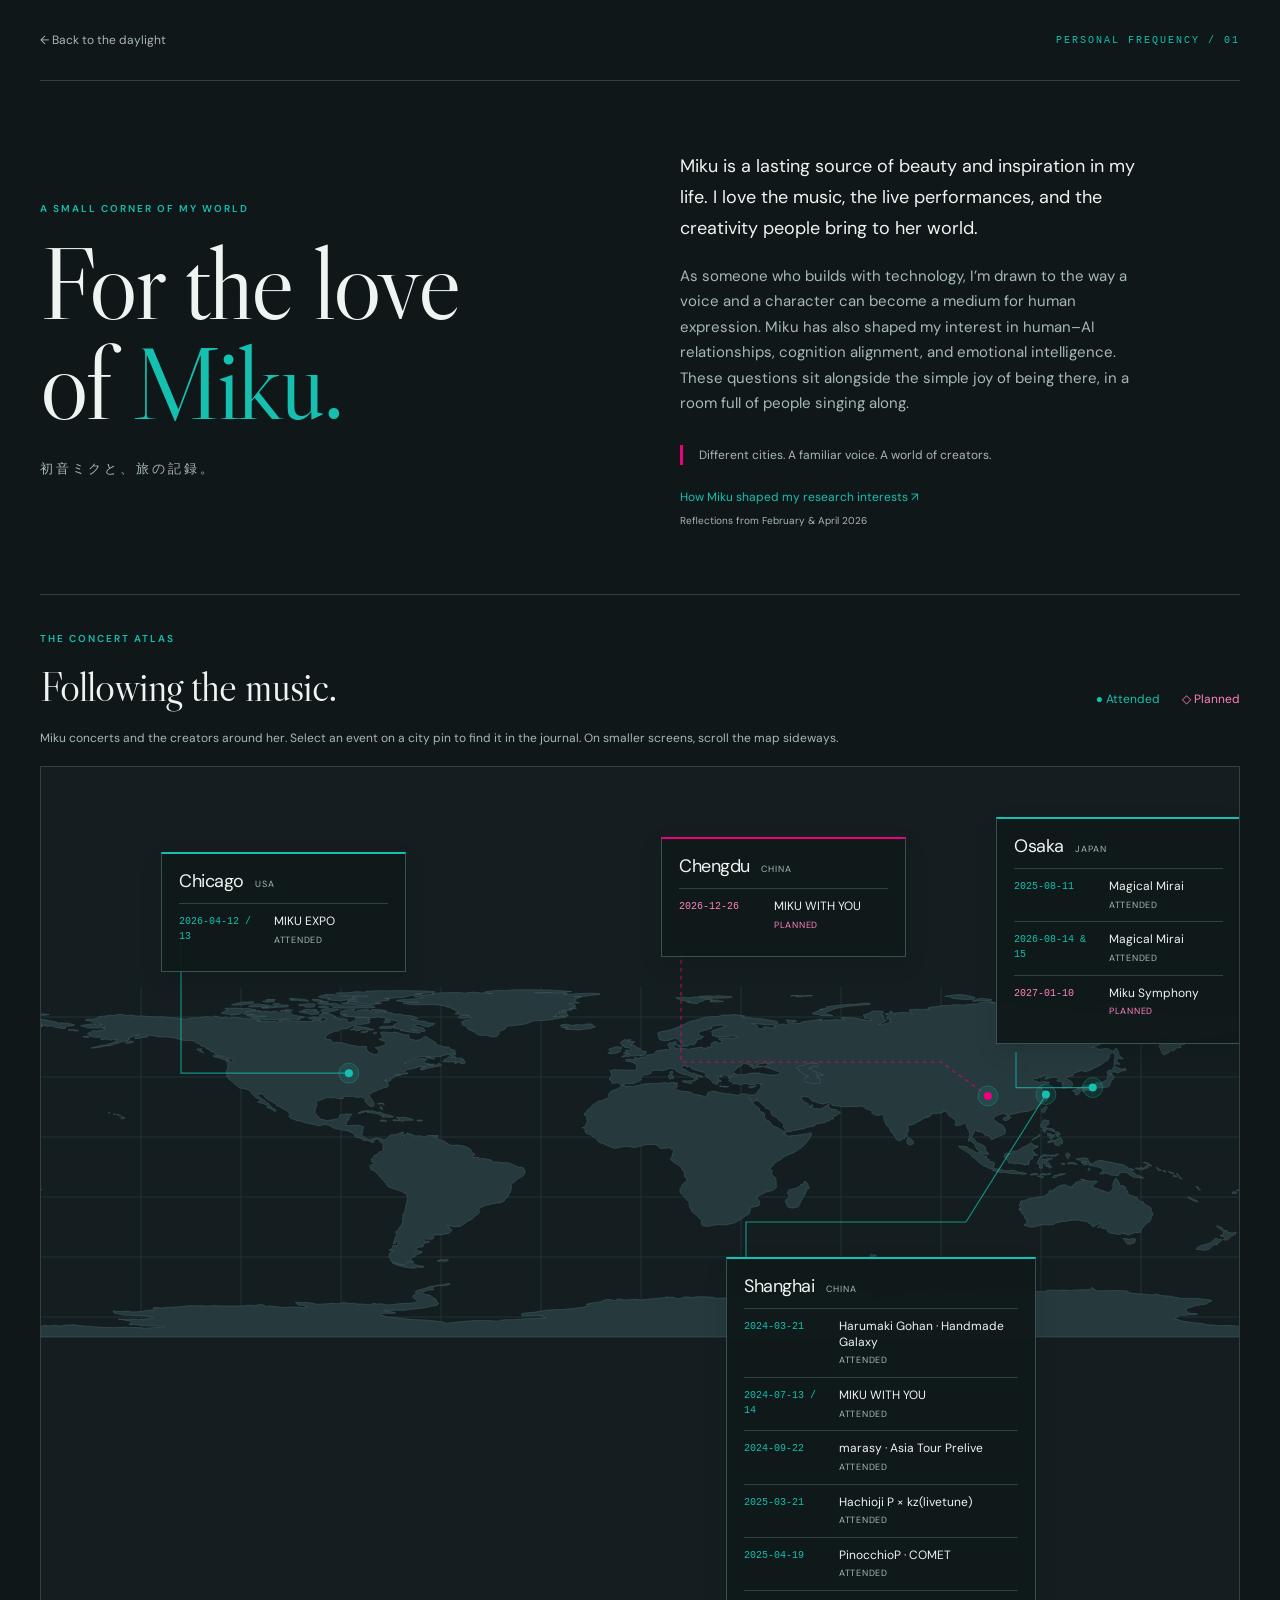
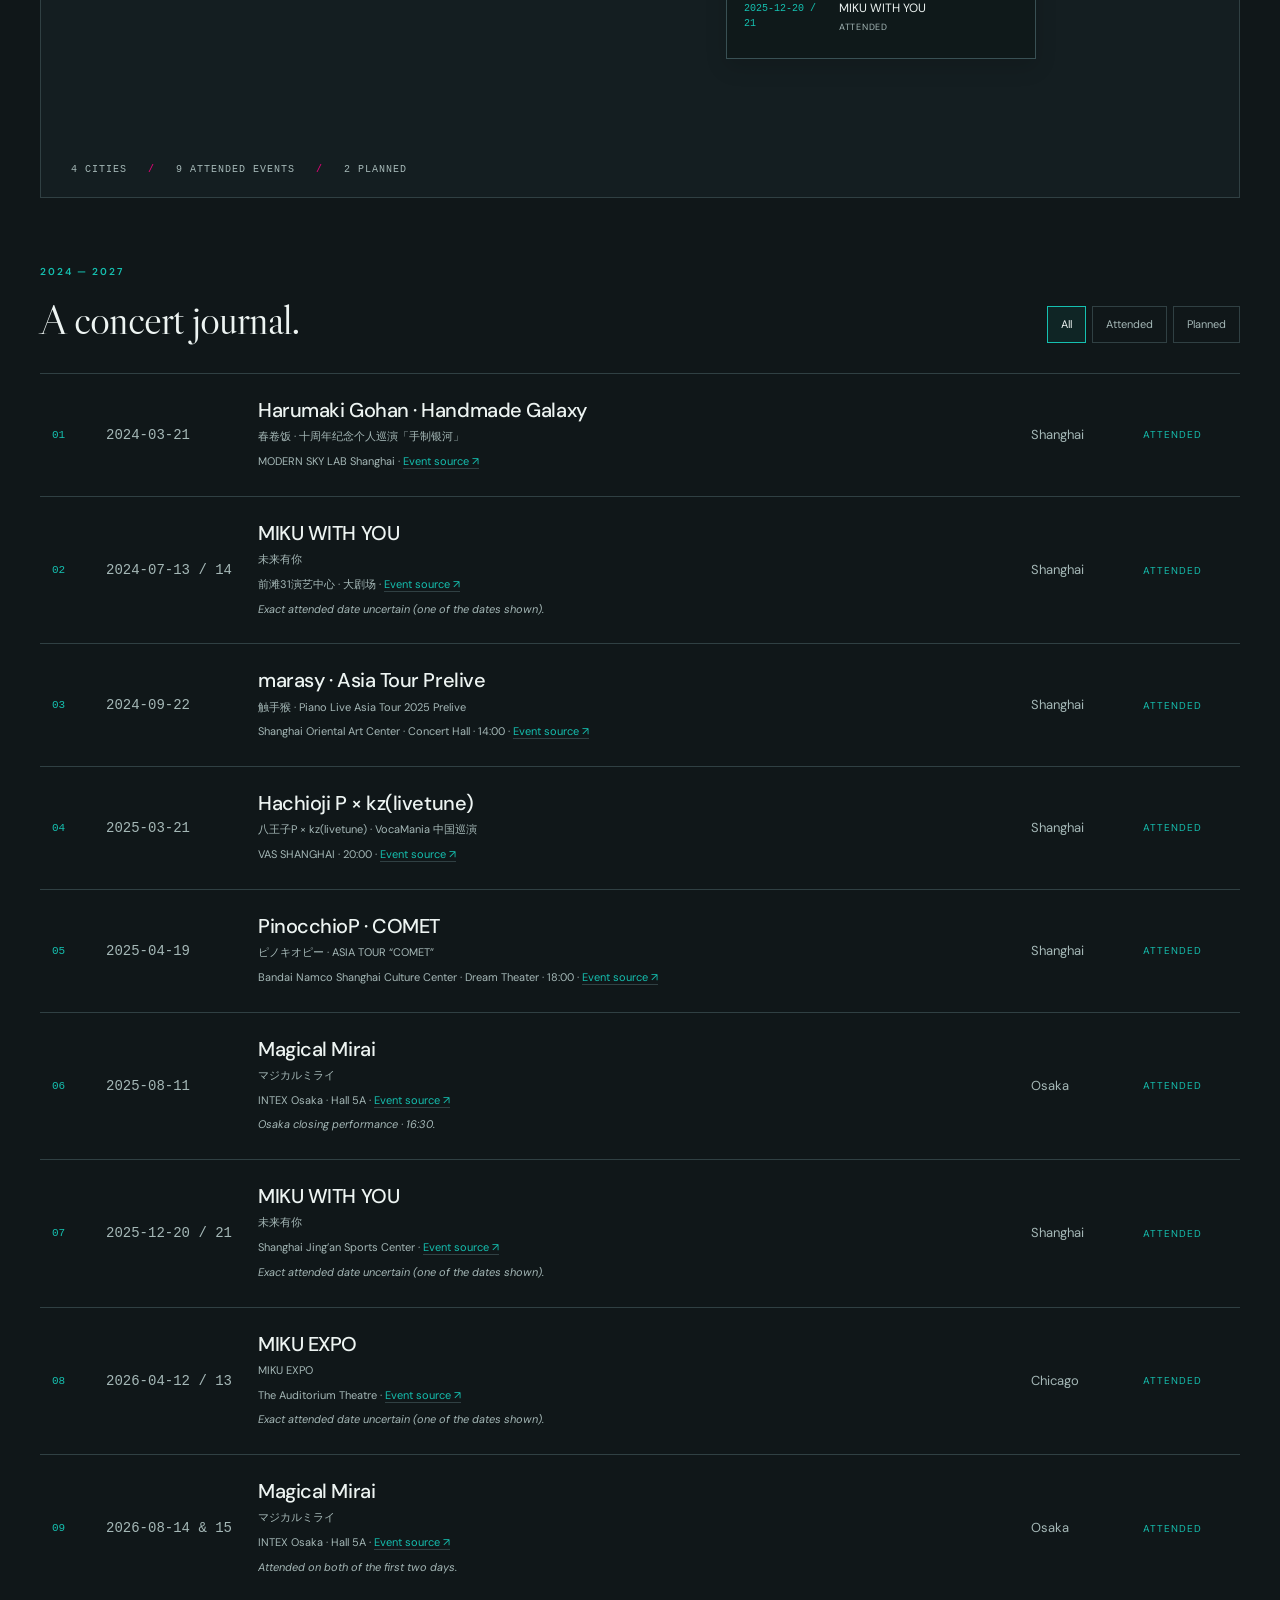
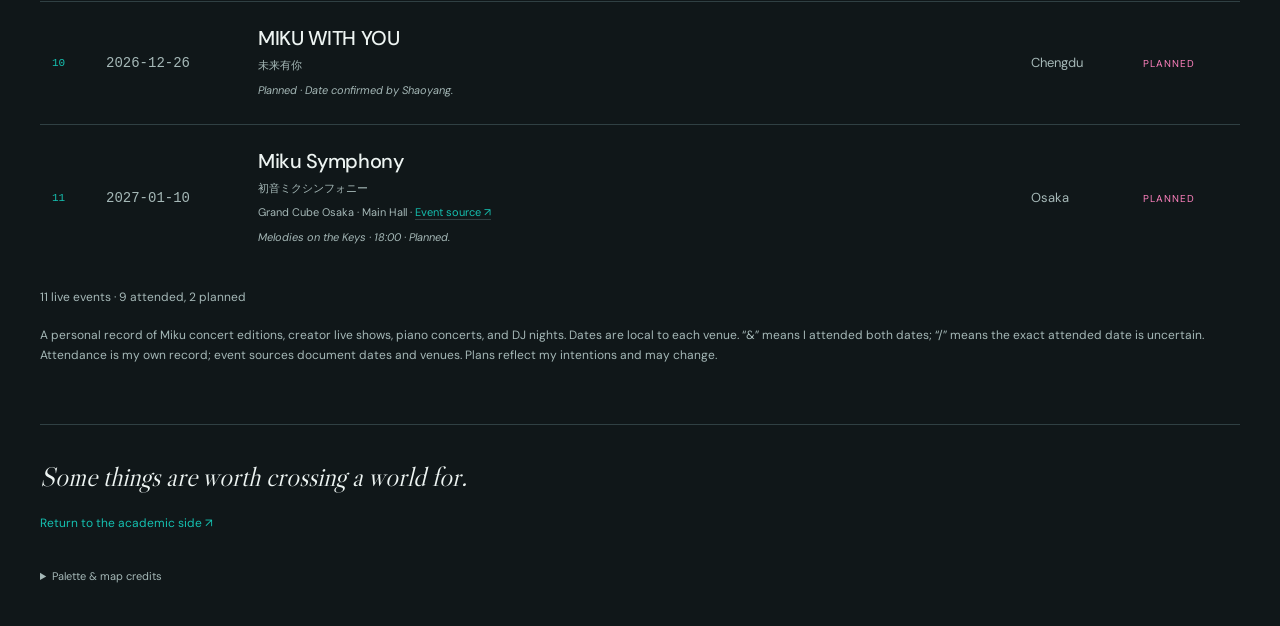
==== 39/index.html @ 79179a51 "Expand approved website into editable source and static files" ====
<!doctype html><html lang="en"><head><meta charset="utf-8"><meta name="viewport" content="width=device-width,initial-scale=1"><title>Miku · A concert journal · Shaoyang Zhang</title><meta name="description" content="A personal concert journal: Hatsune Miku, music, and the places it has taken me."><meta name="theme-color" content="#f8f7f3"><link rel="canonical" href="https://oniongreen123.github.io/39/"><meta property="og:title" content="Miku · A concert journal · Shaoyang Zhang"><meta property="og:description" content="A personal concert journal: Hatsune Miku, music, and the places it has taken me."><meta property="og:type" content="website"><meta property="og:url" content="https://oniongreen123.github.io/39/"><meta property="og:image" content="https://oniongreen123.github.io/assets/social-card.png"><meta name="twitter:card" content="summary_large_image"><link rel="icon" href="/assets/favicon.svg" type="image/svg+xml"><link rel="stylesheet" href="/assets/style.css"><script defer src="/assets/site.js"></script><script type="application/ld+json">{"@context": "https://schema.org", "@type": "Person", "name": "Shaoyang Zhang", "alternateName": ["张劭扬", "Onion Green"], "url": "https://oniongreen123.github.io", "email": "mailto:onionzsy@umich.edu", "sameAs": ["https://github.com/OnionGreen123", "https://www.linkedin.com/in/shaoyang-zhang-82861a33b"], "affiliation": {"@type": "CollegeOrUniversity", "name": "University of Michigan"}, "knowsAbout": ["Mechanistic interpretability", "World-model safety", "Human–AI interaction"]}</script><meta name="robots" content="noindex,follow"><link rel="stylesheet" href="/assets/miku.css"><script defer src="/assets/miku.js"></script></head><body class="miku-page"><a class="skip" href="#main">Skip to content</a><header class="site-header"><div class="wrap header-inner"><a class="wordmark" href="/" aria-label="Shaoyang Zhang, home"><span class="monogram" aria-hidden="true">sz</span>Shaoyang Zhang</a><button class="menu-toggle" aria-controls="main-nav" aria-expanded="false">Menu</button><nav id="main-nav" aria-label="Main navigation"><a href="/">Home</a><a href="/research/">Research</a><a href="/publications/">Work</a><a href="/projects/">Projects</a><a href="/notes/">Notes</a><a href="/about/">About</a><a class="cv-link" href="/cv/">CV ↗</a></nav></div></header><main id="main" class="wrap"><div class="miku-top"><a href="/about/">← Back to the daylight</a><span>PERSONAL FREQUENCY / 01</span></div><section class="miku-hero"><div><span class="eyebrow">A small corner of my world</span><h1>For the love<br>of <em>Miku.</em></h1><p class="miku-jp" lang="ja">初音ミクと、旅の記録。</p></div><div class="miku-intro"><p>Miku is a lasting source of beauty and inspiration in my life. I love the music, the live performances, and the creativity people bring to her world.</p><p>As someone who builds with technology, I’m drawn to the way a voice and a character can become a medium for human expression. Miku has also shaped my interest in human–AI relationships, cognition alignment, and emotional intelligence. These questions sit alongside the simple joy of being there, in a room full of people singing along.</p><span class="small-signature">Different cities. A familiar voice. A world of creators.</span><a class="miku-research-note" href="/notes/miku-and-my-research-interests/">How Miku shaped my research interests ↗<small>Reflections from February &amp; April 2026</small></a></div></section><section class="atlas-section"><div class="atlas-heading"><div><span class="eyebrow">The concert atlas</span><h2>Following the music.</h2></div><div class="legend"><span>● Attended</span><span>◇ Planned</span></div></div><p class="map-hint">Miku concerts and the creators around her. Select an event on a city pin to find it in the journal. On smaller screens, scroll the map sideways.</p><div class="map-scroll" tabindex="0" role="region" aria-label="Scrollable concert world map"><div class="map-canvas"><svg class="world" viewBox="0 0 1200 1030" role="img" aria-label="World map of concerts in Chicago, Chengdu, Shanghai and Osaka"><g class="graticule"><path d="M0 250H1200"/><path d="M0 310H1200"/><path d="M0 370H1200"/><path d="M0 430H1200"/><path d="M0 490H1200"/><path d="M0 550H1200"/><path d="M100 220V560"/><path d="M200 220V560"/><path d="M300 220V560"/><path d="M400 220V560"/><path d="M500 220V560"/><path d="M600 220V560"/><path d="M700 220V560"/><path d="M800 220V560"/><path d="M900 220V560"/><path d="M1000 220V560"/><path d="M1100 220V560"/></g><g class="land"><path d="M404.6,518.3 L403.2,518.7 L400.7,518.4 L398.0,518.6 L395.7,519.1 L393.3,519.6 L391.6,520.2 L391.2,521.0 L391.4,521.7 L392.9,522.4 L390.6,522.9 L387.5,523.0 L385.7,523.7 L383.7,524.3 L381.6,525.2 L381.1,525.9 L382.3,526.7 L384.1,527.4 L386.8,527.8 L389.3,528.5 L390.7,529.2 L391.4,530.0 L392.4,530.8 L394.0,531.4 L395.0,532.2 L395.4,534.0 L396.4,534.8 L396.7,535.5 L397.7,536.3 L397.2,537.4 L395.4,538.2 L393.5,538.9 L389.0,539.2 L387.5,539.9 L385.5,540.5 L380.5,541.3 L376.0,541.6 L371.8,542.0 L367.3,542.4 L364.7,543.3 L359.3,543.3 L353.4,543.3 L348.1,543.4 L342.5,543.4 L343.6,544.2 L348.7,544.6 L352.4,545.1 L354.5,545.8 L350.8,546.4 L345.0,546.2 L340.2,546.8 L340.1,547.6 L339.9,548.4 L343.8,549.0 L344.6,549.8 L348.8,550.5 L355.9,550.8 L361.9,551.4 L366.6,552.0 L372.7,552.6 L381.0,552.9 L389.1,553.5 L394.8,554.1 L401.0,554.8 L404.3,555.7 L405.9,556.4 L410.0,555.7 L415.5,555.1 L421.3,554.5 L428.2,554.0 L434.1,553.5 L442.4,553.4 L450.6,553.7 L457.3,554.2 L459.5,553.3 L464.1,552.7 L472.5,552.7 L479.1,552.2 L485.4,551.8 L492.3,551.5 L499.7,551.2 L504.8,550.7 L502.5,550.0 L501.0,549.3 L501.0,548.5 L494.6,548.6 L487.7,548.9 L481.2,548.9 L480.3,548.2 L480.7,546.7 L482.2,546.2 L487.0,545.8 L492.6,545.3 L496.7,544.7 L500.7,544.1 L503.7,543.3 L508.3,543.0 L512.8,542.7 L515.1,542.6 L520.2,542.5 L525.1,542.2 L529.3,541.8 L533.3,541.3 L537.0,540.9 L541.6,540.3 L544.5,539.6 L547.7,539.0 L548.6,538.2 L545.1,537.7 L546.3,536.9 L548.5,536.3 L552.0,535.9 L555.6,535.4 L559.0,534.8 L561.6,534.0 L563.3,533.1 L565.7,532.5 L569.7,532.6 L571.3,533.3 L575.3,533.4 L575.4,532.6 L577.1,531.9 L580.7,532.1 L581.5,532.8 L585.5,532.9 L589.8,532.6 L594.0,532.3 L597.8,532.5 L599.2,533.3 L602.9,532.6 L606.3,532.3 L610.1,532.0 L613.8,531.7 L617.2,531.2 L620.9,530.9 L623.8,530.5 L625.8,529.8 L628.3,530.3 L631.8,530.0 L634.2,531.0 L636.1,531.7 L639.8,531.3 L641.3,530.5 L644.7,529.9 L649.1,530.1 L650.4,530.8 L653.2,530.1 L656.8,529.8 L660.7,529.7 L664.2,529.8 L667.9,530.0 L671.5,530.1 L673.1,530.8 L675.2,531.4 L678.9,531.0 L682.8,531.0 L686.6,531.0 L690.3,530.9 L693.6,530.6 L697.2,530.4 L700.1,529.9 L703.2,529.5 L706.6,529.3 L709.2,528.8 L711.0,527.7 L712.9,527.0 L716.4,527.3 L717.7,528.0 L720.5,528.5 L724.0,528.3 L726.4,529.0 L728.8,529.6 L732.2,529.1 L733.4,528.2 L736.4,527.9 L739.9,527.2 L743.1,526.9 L747.0,526.5 L749.7,526.1 L752.4,525.6 L755.0,525.2 L758.1,525.4 L761.1,524.7 L763.3,524.2 L766.4,524.2 L769.2,523.8 L769.8,523.0 L772.6,522.5 L775.4,522.1 L778.7,521.8 L781.8,521.6 L784.7,521.8 L787.9,521.9 L790.5,522.5 L790.9,523.4 L793.8,524.0 L795.8,524.6 L799.8,524.8 L802.0,525.4 L804.8,525.9 L808.0,526.0 L810.6,525.6 L813.5,524.8 L816.6,525.2 L819.9,525.5 L823.0,525.7 L826.3,525.9 L829.6,525.9 L832.4,527.9 L832.2,528.5 L831.9,529.4 L828.7,529.9 L826.0,530.6 L826.5,531.4 L830.2,531.4 L829.8,532.1 L828.1,532.9 L826.5,533.7 L829.0,534.3 L832.9,534.5 L836.7,534.2 L838.6,533.4 L839.7,532.6 L841.5,532.0 L843.6,531.4 L844.5,530.7 L846.2,529.7 L848.3,529.6 L852.1,529.5 L855.4,529.2 L858.8,528.9 L860.4,528.1 L861.4,527.4 L863.7,526.7 L867.0,526.1 L869.8,525.8 L871.6,525.1 L873.5,524.7 L875.9,524.4 L879.3,524.6 L882.3,524.4 L885.5,524.2 L889.2,524.3 L891.6,523.8 L893.3,522.4 L894.5,523.0 L896.1,523.9 L898.9,524.3 L902.1,524.5 L905.3,524.2 L908.7,524.4 L911.8,524.4 L913.9,524.2 L916.7,524.3 L919.3,524.8 L922.3,524.5 L925.9,524.5 L928.9,524.2 L932.4,524.5 L934.6,523.8 L936.3,523.2 L938.6,522.6 L942.8,521.1 L944.9,521.4 L947.5,521.9 L949.7,522.7 L953.9,523.9 L957.2,523.9 L960.3,523.9 L963.9,523.7 L967.5,523.4 L970.2,522.9 L972.5,522.3 L976.2,522.2 L978.7,521.8 L981.3,522.1 L983.0,522.8 L985.3,523.4 L989.0,523.3 L991.3,523.8 L995.3,524.3 L999.4,524.5 L1002.9,524.4 L1005.5,523.8 L1007.7,523.1 L1010.7,523.0 L1013.7,523.2 L1017.2,523.4 L1020.3,523.1 L1023.3,523.1 L1026.3,523.3 L1029.3,523.5 L1032.3,523.2 L1035.9,522.9 L1039.3,522.8 L1043.1,522.8 L1046.2,522.6 L1049.2,522.4 L1050.1,521.4 L1050.2,520.6 L1052.3,521.2 L1052.9,522.1 L1054.0,522.9 L1055.4,523.6 L1058.2,523.9 L1062.0,523.8 L1066.4,523.8 L1069.4,523.6 L1073.7,523.6 L1076.9,523.6 L1081.2,523.7 L1085.0,523.8 L1087.3,524.5 L1086.7,525.2 L1088.8,525.8 L1092.4,526.3 L1096.1,526.8 L1100.4,527.1 L1104.9,527.4 L1108.3,527.7 L1112.1,527.8 L1114.3,527.1 L1117.2,527.7 L1119.8,528.3 L1122.7,528.8 L1126.8,529.0 L1130.6,529.2 L1132.2,530.0 L1136.0,530.5 L1138.6,531.2 L1142.3,531.5 L1146.1,531.4 L1149.7,531.6 L1153.7,531.5 L1157.7,531.7 L1161.4,531.9 L1164.9,532.4 L1168.3,532.8 L1170.7,533.4 L1170.3,534.2 L1168.5,534.9 L1167.0,535.8 L1165.9,536.5 L1164.3,537.3 L1159.9,537.6 L1158.0,538.3 L1153.6,538.8 L1152.1,539.5 L1149.9,540.3 L1147.4,540.9 L1146.1,541.7 L1145.2,542.5 L1144.9,543.4 L1145.0,544.1 L1146.9,544.9 L1147.6,545.7 L1149.1,546.4 L1155.3,546.6 L1156.7,547.5 L1150.6,547.8 L1145.6,548.2 L1139.2,548.3 L1136.4,549.5 L1135.8,550.4 L1134.4,551.1 L1132.6,551.9 L1137.1,552.6 L1138.8,553.4 L1141.6,554.1 L1145.7,554.8 L1150.3,555.4 L1155.3,556.0 L1163.0,556.7 L1164.7,557.7 L1174.3,558.1 L1174.9,558.2 L1177.4,558.8 L1186.6,558.3 L1194.3,558.9 L1200.0,559.4 L1200.0,570.0 L0.0,570.0 L0.0,559.4 L0.2,559.4 L3.1,558.3 L9.1,558.9 L9.5,558.8 L10.5,558.7 L11.6,558.5 L12.6,558.3 L13.1,558.2 L13.6,558.2 L13.9,558.2 L18.7,559.1 L22.9,558.2 L23.7,558.1 L33.5,557.8 L36.7,558.2 L38.2,558.5 L43.3,559.1 L52.7,559.7 L60.2,560.3 L73.1,560.7 L82.7,560.2 L96.9,560.6 L104.9,561.2 L113.7,560.6 L123.0,560.1 L123.7,559.1 L110.6,559.1 L99.8,558.6 L97.0,557.8 L88.0,557.4 L88.6,556.5 L89.9,555.7 L91.1,554.9 L90.5,554.1 L84.9,553.5 L82.4,552.8 L77.2,552.2 L85.3,552.3 L93.0,552.0 L97.8,552.7 L103.8,552.1 L109.3,551.3 L111.9,550.7 L110.8,549.9 L106.5,549.3 L101.6,548.7 L94.7,548.6 L88.7,548.3 L82.2,548.1 L80.1,547.4 L75.8,546.8 L73.2,546.1 L72.1,543.8 L73.7,544.0 L76.8,544.6 L82.2,544.4 L87.5,544.1 L90.3,545.0 L95.6,544.8 L100.0,544.4 L104.2,543.8 L108.0,543.2 L113.0,543.0 L112.9,542.2 L111.7,541.5 L112.7,540.8 L117.0,540.4 L118.9,541.1 L124.0,540.7 L127.9,540.2 L132.6,540.1 L137.1,539.9 L141.6,539.5 L145.2,539.0 L149.3,538.6 L151.9,538.7 L154.2,538.9 L159.1,538.6 L163.6,539.0 L168.2,538.9 L172.5,538.6 L177.0,538.8 L182.0,539.0 L186.6,539.0 L191.5,539.0 L196.4,539.0 L201.0,539.0 L204.4,538.4 L208.4,538.1 L212.6,538.5 L216.6,538.1 L220.2,537.4 L222.3,538.1 L223.5,538.8 L225.7,539.4 L229.1,538.8 L233.1,539.6 L237.6,539.8 L241.5,540.4 L246.2,540.3 L250.4,539.9 L255.4,540.0 L259.9,540.3 L264.5,540.6 L266.3,539.7 L264.1,539.1 L262.5,538.4 L258.2,538.2 L256.3,537.5 L255.6,536.7 L254.4,535.2 L256.9,535.5 L261.3,535.6 L265.6,535.5 L269.5,535.8 L272.9,536.4 L274.4,537.1 L278.9,537.2 L283.2,537.0 L287.8,536.6 L291.9,536.3 L295.3,536.8 L299.7,536.6 L302.6,535.1 L305.3,536.0 L309.1,536.4 L313.3,536.2 L316.0,537.0 L320.4,537.0 L324.4,537.3 L328.4,537.7 L331.0,537.0 L332.3,536.3 L335.7,537.0 L340.2,536.8 L343.6,537.3 L345.9,537.9 L350.4,537.7 L353.8,537.3 L357.2,536.8 L361.3,536.5 L366.0,536.3 L370.2,536.0 L373.5,535.6 L375.4,535.0 L376.2,534.1 L375.8,533.3 L374.8,532.5 L373.6,531.7 L372.6,530.9 L371.7,530.2 L371.5,529.4 L371.8,528.7 L373.4,527.9 L374.7,527.1 L375.2,526.3 L374.6,525.4 L374.2,524.7 L375.8,523.8 L377.7,523.2 L379.8,522.4 L382.1,521.8 L384.8,521.2 L386.1,520.3 L387.9,519.8 L390.0,519.3 L393.2,519.2 L395.3,518.5 L397.6,518.1 L400.4,517.9 L402.8,517.4 L404.7,516.8 L407.3,516.5 L409.3,517.1 L408.0,517.7 L404.6,518.3Z"/><path d="M374.2,497.7 L378.5,498.9 L383.2,499.4 L381.7,500.4 L378.5,500.5 L376.8,499.8 L375.7,500.6 L372.8,501.2 L369.2,501.0 L366.8,500.4 L363.3,500.1 L359.1,499.0 L355.7,497.9 L351.1,495.7 L353.9,496.1 L358.6,497.4 L363.0,498.1 L364.7,497.2 L365.8,495.9 L368.8,495.0 L371.2,495.3 L371.2,495.3 L372.5,496.2 L374.2,497.7Z"/><path d="M404.8,492.2 L407.5,493.1 L406.5,493.8 L402.0,494.4 L400.5,493.7 L397.7,494.6 L396.0,493.7 L400.0,492.5 L402.8,493.0 L404.8,492.2Z"/><path d="M834.3,489.4 L829.1,489.6 L829.1,488.5 L829.6,487.7 L829.8,487.2 L831.9,487.9 L835.1,488.1 L835.2,488.5 L834.3,489.4Z"/><path d="M1084.7,471.6 L1087.9,472.3 L1089.7,472.0 L1092.3,471.6 L1094.3,471.8 L1094.5,474.1 L1093.4,474.8 L1093.0,476.4 L1091.9,475.9 L1089.6,477.3 L1088.9,477.2 L1086.8,477.1 L1084.8,475.4 L1084.3,474.1 L1082.4,472.3 L1082.5,471.4 L1084.7,471.6Z"/><path d="M1176.7,471.8 L1177.5,472.7 L1179.9,471.9 L1180.8,472.7 L1180.8,473.5 L1179.6,474.5 L1177.4,475.9 L1175.7,476.7 L1176.9,477.7 L1174.4,477.7 L1171.5,478.5 L1170.6,479.8 L1168.7,481.8 L1166.1,482.7 L1164.4,483.3 L1161.4,483.2 L1159.2,482.6 L1155.6,482.4 L1155.0,481.7 L1156.8,480.2 L1161.0,478.2 L1163.2,477.9 L1165.6,477.1 L1168.4,476.1 L1170.4,475.0 L1171.9,473.5 L1173.2,473.0 L1173.7,471.9 L1176.0,471.0 L1176.7,471.8Z"/><path d="M1182.0,462.3 L1184.5,464.4 L1184.5,463.1 L1186.0,463.6 L1186.5,465.1 L1189.2,465.8 L1191.5,465.9 L1193.4,465.2 L1195.1,465.4 L1194.2,467.2 L1193.2,468.3 L1190.7,468.3 L1189.8,468.9 L1190.1,469.8 L1189.6,470.1 L1188.4,471.2 L1186.7,472.6 L1184.1,473.4 L1183.6,472.9 L1182.2,472.6 L1184.1,470.9 L1183.0,469.8 L1179.4,469.0 L1179.5,468.3 L1181.9,467.6 L1182.5,466.1 L1182.3,464.8 L1181.0,463.4 L1181.1,463.1 L1179.5,462.2 L1176.8,460.5 L1175.5,459.1 L1176.7,458.9 L1178.5,460.0 L1181.1,460.5 L1182.0,462.3Z"/><path d="M1157.1,434.3 L1155.8,434.8 L1154.0,434.3 L1151.6,433.4 L1149.4,432.3 L1147.2,430.9 L1146.8,430.2 L1148.2,430.2 L1150.1,430.9 L1151.5,431.6 L1152.6,432.2 L1155.3,433.4 L1157.1,434.3Z"/><path d="M1194.6,424.7 L1195.7,425.3 L1195.2,426.3 L1193.1,426.6 L1191.3,426.3 L1191.0,425.4 L1192.2,424.8 L1193.8,425.0 L1194.6,424.7Z"/><path d="M1197.9,423.6 L1195.8,424.0 L1195.3,423.3 L1197.0,422.9 L1198.0,422.8 L1200.0,422.1 L1200.0,423.1 L1197.9,423.6Z"/><path d="M0.3,423.0 L0.0,423.1 L0.0,422.1 L0.7,422.0 L0.3,423.0Z"/><path d="M1159.5,422.9 L1158.4,423.2 L1157.3,422.3 L1157.4,421.8 L1159.5,422.9Z"/><path d="M1157.0,419.9 L1157.6,421.5 L1156.7,421.2 L1156.0,421.3 L1155.5,420.8 L1155.4,419.3 L1157.0,419.9Z"/><path d="M766.9,417.1 L767.4,419.5 L768.3,420.5 L767.9,421.4 L767.3,422.0 L766.2,420.8 L765.6,421.4 L766.2,422.9 L765.9,423.8 L765.0,424.2 L764.8,425.9 L763.5,428.2 L761.8,431.0 L759.8,434.8 L758.5,437.6 L757.0,439.9 L754.3,440.4 L751.4,441.2 L749.4,440.7 L746.8,440.0 L745.9,438.9 L745.7,437.1 L744.5,435.6 L744.2,434.1 L744.8,432.7 L746.3,432.3 L746.3,431.7 L747.9,430.1 L748.2,428.9 L747.4,427.9 L746.8,426.7 L746.5,424.8 L747.7,423.7 L748.2,422.4 L749.8,422.4 L751.7,421.9 L752.9,421.6 L754.4,421.6 L756.3,420.4 L759.0,419.2 L760.0,418.2 L759.6,417.3 L761.0,417.6 L762.8,416.2 L762.9,415.0 L764.0,414.1 L765.1,414.9 L766.0,415.8 L766.9,417.1Z"/><path d="M1078.5,417.5 L1079.7,419.1 L1081.9,418.3 L1083.0,419.2 L1084.6,420.0 L1084.2,420.9 L1085.0,422.6 L1085.5,423.6 L1086.3,423.8 L1087.2,425.5 L1086.9,426.6 L1088.0,427.9 L1091.6,429.0 L1093.9,429.9 L1096.2,430.8 L1095.7,431.3 L1097.6,432.5 L1098.9,434.7 L1100.3,434.2 L1101.6,435.1 L1102.4,434.8 L1103.0,436.9 L1105.4,438.2 L1106.9,438.9 L1109.5,440.5 L1110.5,442.1 L1110.5,443.3 L1110.3,444.5 L1111.9,446.2 L1111.7,448.0 L1111.1,448.9 L1110.2,450.7 L1110.3,451.8 L1109.6,453.3 L1108.2,455.1 L1105.7,456.1 L1104.5,457.6 L1103.4,458.6 L1102.4,460.3 L1101.1,461.3 L1100.3,462.8 L1099.8,464.2 L1100.0,464.9 L1098.1,465.5 L1094.3,465.6 L1091.3,466.4 L1089.7,467.2 L1087.7,468.1 L1085.0,467.2 L1082.9,466.8 L1083.4,465.8 L1081.6,466.2 L1078.7,467.6 L1075.8,467.1 L1073.9,466.8 L1072.0,466.6 L1068.8,466.0 L1066.6,464.8 L1066.0,463.3 L1065.2,462.3 L1063.6,461.5 L1060.4,461.2 L1061.5,460.3 L1060.7,458.8 L1059.1,460.2 L1056.1,460.5 L1057.8,459.4 L1058.3,458.3 L1059.6,457.3 L1059.4,455.8 L1056.7,457.5 L1054.6,458.2 L1053.3,459.8 L1050.7,459.0 L1050.8,457.9 L1048.7,456.4 L1047.0,455.7 L1047.6,455.2 L1043.3,454.0 L1041.0,454.0 L1037.8,453.0 L1031.8,453.2 L1027.5,453.9 L1023.7,454.6 L1020.5,454.4 L1017.0,455.5 L1014.1,455.9 L1013.4,457.0 L1012.2,457.8 L1009.4,457.8 L1007.3,458.0 L1004.3,457.6 L1001.9,457.9 L999.6,458.0 L997.7,459.0 L996.7,458.9 L995.0,459.5 L993.4,460.1 L991.0,460.1 L988.8,460.1 L985.2,458.8 L983.4,458.4 L983.5,457.2 L985.2,457.0 L985.7,456.5 L985.6,455.8 L986.0,454.4 L985.6,453.2 L983.9,451.2 L983.3,450.1 L983.5,448.9 L982.1,447.6 L982.1,447.0 L980.6,446.2 L980.2,444.7 L978.3,443.1 L977.8,442.2 L979.3,443.1 L978.1,441.2 L979.8,441.8 L980.8,442.6 L980.7,441.6 L979.1,440.0 L978.8,439.4 L978.0,438.8 L978.3,437.6 L979.0,437.1 L979.5,436.1 L979.1,435.0 L980.5,433.5 L980.8,435.0 L982.2,433.7 L984.9,433.0 L986.5,432.1 L989.0,431.4 L990.6,431.2 L991.5,431.5 L994.1,430.7 L996.1,430.5 L996.6,430.1 L997.5,429.9 L999.4,430.0 L1002.9,429.4 L1004.7,428.5 L1005.5,427.4 L1007.5,426.4 L1007.6,425.6 L1007.7,424.5 L1010.0,422.8 L1011.4,424.5 L1012.9,424.1 L1011.7,423.2 L1012.7,422.2 L1014.2,422.7 L1014.6,421.1 L1016.4,420.2 L1017.2,419.4 L1018.9,419.0 L1019.0,418.5 L1020.4,418.7 L1020.5,418.2 L1021.9,417.9 L1023.6,417.6 L1026.0,418.6 L1027.9,419.7 L1030.0,419.8 L1032.1,419.9 L1031.4,418.8 L1033.0,417.2 L1034.5,416.7 L1033.9,416.2 L1035.4,415.1 L1037.4,414.4 L1039.1,414.6 L1041.9,414.2 L1041.9,413.2 L1039.4,412.5 L1041.2,412.3 L1043.4,412.8 L1045.2,413.6 L1048.0,414.1 L1048.9,413.9 L1051.0,414.5 L1052.9,413.9 L1054.2,414.1 L1055.0,413.7 L1056.5,414.7 L1055.6,415.8 L1054.4,416.6 L1053.2,416.6 L1053.6,417.4 L1052.6,418.4 L1051.4,419.4 L1051.7,420.0 L1054.3,421.1 L1056.9,421.7 L1058.6,422.4 L1061.0,423.6 L1062.0,423.6 L1063.7,424.1 L1064.2,424.7 L1067.4,425.4 L1069.6,424.7 L1070.2,423.7 L1070.9,422.8 L1071.3,421.7 L1072.3,420.1 L1071.9,419.1 L1072.1,418.5 L1071.7,417.4 L1072.2,415.9 L1072.8,415.5 L1072.3,414.8 L1073.1,413.8 L1073.7,412.7 L1073.8,412.1 L1075.1,411.3 L1076.0,412.3 L1076.2,413.6 L1077.1,413.8 L1077.2,414.7 L1078.4,415.7 L1078.7,416.8 L1078.5,417.5Z"/><path d="M1140.4,411.0 L1141.3,411.7 L1139.0,411.6 L1137.7,410.4 L1139.7,410.9 L1140.4,411.0Z"/><path d="M1002.4,410.5 L1001.0,410.5 L996.6,409.1 L999.7,408.7 L1001.4,409.3 L1002.6,409.9 L1002.4,410.5Z"/><path d="M1136.2,409.7 L1134.9,409.8 L1132.8,409.6 L1132.1,409.3 L1132.3,408.5 L1134.5,408.8 L1135.6,409.2 L1136.2,409.7Z"/><path d="M1138.9,409.2 L1138.4,409.6 L1136.0,407.8 L1135.3,406.6 L1136.4,406.6 L1137.6,408.2 L1138.9,409.2Z"/><path d="M1014.8,410.3 L1011.9,410.7 L1011.5,410.5 L1011.8,409.8 L1013.3,408.6 L1016.6,407.8 L1017.0,407.3 L1019.8,406.9 L1022.1,406.8 L1023.2,406.5 L1024.5,406.8 L1023.2,407.3 L1019.8,408.2 L1017.0,408.8 L1014.8,410.3Z"/><path d="M993.0,406.2 L994.2,406.7 L996.3,406.6 L997.1,407.4 L993.2,407.8 L990.9,408.1 L989.1,408.1 L990.3,406.9 L992.1,406.9 L993.0,406.2Z"/><path d="M1009.7,406.2 L1009.2,407.3 L1004.2,407.9 L999.7,407.6 L999.7,406.9 L1002.4,406.5 L1004.5,407.1 L1006.7,406.9 L1009.7,406.2Z"/><path d="M1132.9,406.7 L1133.1,407.1 L1130.4,406.2 L1128.6,405.5 L1127.4,404.8 L1127.9,404.6 L1129.4,405.1 L1132.1,406.0 L1132.9,406.7Z"/><path d="M1125.1,404.7 L1124.5,404.8 L1123.0,404.4 L1121.6,403.5 L1121.8,403.2 L1123.8,404.0 L1125.1,404.7Z"/><path d="M962.1,403.6 L968.5,403.8 L969.2,402.9 L975.4,403.9 L976.6,405.2 L981.6,405.6 L985.7,406.7 L981.9,407.5 L978.2,406.7 L975.2,406.8 L971.7,406.6 L968.6,406.2 L964.8,405.5 L962.3,405.3 L960.9,405.5 L954.8,404.7 L954.3,403.8 L951.2,403.7 L953.5,401.8 L957.6,401.9 L960.2,402.7 L961.6,402.8 L962.1,403.6Z"/><path d="M1049.1,402.4 L1047.4,403.8 L1047.0,402.3 L1047.6,401.6 L1048.3,400.9 L1049.1,401.5 L1049.1,402.4Z"/><path d="M1119.6,403.6 L1118.7,403.8 L1117.2,403.1 L1115.8,401.8 L1115.0,400.3 L1115.5,400.1 L1115.9,400.7 L1116.9,401.1 L1118.5,402.4 L1120.1,403.1 L1119.6,403.6Z"/><path d="M1106.6,401.0 L1104.9,401.1 L1104.3,401.7 L1102.5,402.2 L1100.8,402.6 L1099.0,402.6 L1096.3,402.1 L1094.4,401.5 L1094.7,400.9 L1097.7,401.2 L1099.5,401.0 L1100.0,400.1 L1100.5,400.0 L1100.8,401.1 L1102.7,400.9 L1103.6,400.2 L1105.5,399.5 L1105.1,398.3 L1107.1,398.3 L1107.8,398.6 L1107.7,399.7 L1106.6,401.0Z"/><path d="M1024.2,396.9 L1022.9,397.6 L1020.6,397.2 L1020.0,396.4 L1023.3,396.3 L1024.2,396.9Z"/><path d="M1034.9,396.2 L1036.1,397.7 L1033.3,396.9 L1030.5,396.7 L1028.6,396.9 L1026.3,396.8 L1027.1,395.7 L1031.2,395.6 L1034.9,396.2Z"/><path d="M1110.5,399.0 L1109.4,399.5 L1108.8,398.4 L1108.0,397.6 L1106.5,396.9 L1104.6,396.1 L1102.2,395.5 L1103.1,395.0 L1104.9,395.6 L1106.1,396.0 L1107.5,396.5 L1108.8,397.3 L1110.1,398.0 L1110.5,399.0Z"/><path d="M1047.1,392.3 L1048.1,395.5 L1051.5,396.7 L1054.3,394.6 L1058.1,393.4 L1061.1,393.4 L1063.9,394.1 L1066.4,394.8 L1070.0,395.2 L1075.8,396.6 L1081.9,397.7 L1084.2,398.7 L1086.1,399.8 L1086.6,400.9 L1092.2,402.2 L1093.0,403.2 L1089.9,403.4 L1090.6,404.8 L1093.6,406.1 L1095.8,408.2 L1097.7,408.1 L1097.6,409.0 L1100.1,409.4 L1099.1,409.7 L1102.7,410.6 L1102.3,411.2 L1100.1,411.3 L1099.3,410.8 L1096.4,410.6 L1093.0,410.3 L1090.5,409.0 L1088.6,407.9 L1086.8,406.1 L1082.5,405.3 L1079.7,405.8 L1077.6,406.5 L1078.0,408.0 L1075.4,408.7 L1073.6,408.3 L1070.1,408.2 L1067.1,406.6 L1063.8,406.2 L1062.9,406.8 L1058.7,406.8 L1060.1,405.2 L1062.2,404.6 L1061.4,402.5 L1059.8,400.8 L1053.3,399.1 L1050.5,398.9 L1045.5,397.1 L1044.6,398.0 L1043.3,398.2 L1042.5,397.5 L1042.5,396.6 L1040.0,395.6 L1043.6,394.9 L1045.9,395.0 L1045.7,394.4 L1040.8,394.4 L1039.5,393.2 L1036.5,392.9 L1035.1,391.9 L1039.6,391.4 L1041.3,390.7 L1046.6,391.6 L1047.1,392.3Z"/><path d="M1017.5,387.2 L1014.8,389.1 L1012.3,389.5 L1009.1,389.1 L1003.5,389.2 L1000.6,389.5 L1000.1,391.0 L1003.1,392.8 L1004.9,391.9 L1011.1,391.2 L1010.9,392.2 L1009.4,391.9 L1008.0,393.0 L1005.0,393.8 L1008.2,396.4 L1007.6,397.1 L1010.6,399.4 L1010.5,400.7 L1008.8,401.3 L1007.5,400.6 L1009.1,398.9 L1005.8,399.7 L1005.0,399.1 L1005.4,398.4 L1003.0,397.2 L1003.2,395.3 L1001.0,395.9 L1001.3,398.2 L1001.4,401.1 L999.3,401.3 L997.9,400.8 L998.8,398.9 L998.3,397.0 L996.9,397.0 L995.9,395.6 L997.3,394.3 L997.7,392.7 L999.4,389.7 L1000.1,388.9 L1003.0,387.4 L1005.6,388.0 L1009.8,388.2 L1013.6,388.2 L1016.9,386.7 L1017.5,387.2Z"/><path d="M1029.0,387.7 L1028.8,389.5 L1027.1,389.3 L1026.6,390.5 L1027.9,391.6 L1027.0,391.8 L1025.7,390.5 L1024.7,388.0 L1025.3,386.4 L1026.4,385.7 L1026.7,386.7 L1028.6,386.9 L1029.0,387.7Z"/><path d="M952.7,401.7 L949.0,401.7 L946.2,400.1 L941.9,398.4 L940.5,397.2 L938.0,395.6 L936.3,394.1 L933.8,391.3 L930.9,389.6 L929.9,387.9 L928.7,386.4 L925.7,385.1 L923.9,383.4 L921.4,382.3 L917.9,380.1 L917.6,379.0 L919.8,379.1 L924.9,379.5 L927.9,381.5 L930.5,382.8 L932.3,383.7 L935.5,385.8 L938.9,385.8 L941.7,387.2 L943.6,388.9 L946.1,389.8 L944.8,391.4 L946.7,392.1 L947.9,392.2 L948.5,393.6 L949.6,394.7 L952.1,394.9 L953.7,396.1 L952.9,398.6 L952.7,401.7Z"/><path d="M992.9,386.3 L996.7,388.2 L992.7,388.4 L991.6,389.8 L991.7,391.6 L988.5,393.0 L988.4,395.0 L987.2,398.0 L986.7,397.3 L982.9,398.2 L981.6,397.0 L979.2,396.9 L977.5,396.2 L973.6,397.0 L972.3,396.0 L970.2,396.1 L967.4,395.9 L966.9,393.2 L965.2,392.6 L963.6,390.9 L963.2,389.2 L963.6,387.3 L965.5,386.0 L968.0,386.7 L970.6,386.3 L971.2,384.6 L972.7,384.2 L976.7,383.8 L979.0,382.2 L980.7,380.9 L982.0,380.2 L984.8,379.1 L987.4,377.7 L989.1,376.2 L990.4,376.1 L992.1,377.2 L992.3,378.0 L994.5,378.6 L997.3,379.2 L997.0,380.0 L994.8,380.1 L995.4,381.0 L992.9,381.7 L991.0,383.5 L993.5,385.4 L992.9,386.3Z"/><path d="M1021.3,373.2 L1021.6,374.5 L1021.8,375.6 L1020.7,377.5 L1019.4,375.4 L1017.9,376.4 L1018.9,377.9 L1018.0,378.8 L1014.1,377.7 L1013.1,376.2 L1014.1,375.3 L1012.0,374.3 L1011.0,375.2 L1009.4,375.1 L1007.0,376.2 L1006.4,375.6 L1007.7,373.9 L1009.8,373.4 L1011.6,372.6 L1012.8,373.5 L1015.3,373.0 L1015.9,372.1 L1018.2,372.0 L1018.0,370.5 L1020.7,371.4 L1021.0,372.4 L1021.3,373.2Z"/><path d="M870.7,377.6 L867.8,378.1 L866.2,376.5 L865.7,373.6 L867.2,370.4 L869.5,371.5 L871.0,372.9 L872.6,375.0 L872.1,377.0 L870.7,377.6Z"/><path d="M396.9,369.8 L394.1,370.0 L393.5,369.8 L394.5,369.3 L394.4,368.5 L396.3,368.2 L397.0,368.3 L396.9,369.8Z"/><path d="M1013.3,369.4 L1012.1,370.1 L1011.0,371.4 L1010.0,372.0 L1007.9,370.6 L1008.6,370.0 L1009.5,369.5 L1009.8,368.2 L1011.7,368.1 L1011.1,369.5 L1013.6,367.5 L1013.3,369.4Z"/><path d="M995.0,371.4 L990.6,373.3 L992.2,371.9 L994.6,370.6 L996.6,369.2 L998.4,367.3 L999.0,368.9 L996.8,370.0 L995.0,371.4Z"/><path d="M1006.3,366.2 L1008.3,366.8 L1010.4,366.8 L1010.3,367.7 L1008.8,368.5 L1006.7,369.1 L1006.6,368.2 L1006.8,367.2 L1006.3,366.2Z"/><path d="M1018.3,365.7 L1019.3,367.9 L1016.7,367.4 L1016.8,368.0 L1017.6,369.3 L1016.0,369.7 L1015.9,368.3 L1014.9,368.2 L1014.3,367.0 L1016.3,367.2 L1016.3,366.4 L1014.2,364.9 L1017.4,364.9 L1018.3,365.7Z"/><path d="M1005.1,363.9 L1004.2,365.6 L1002.8,364.6 L1001.1,363.1 L1003.9,363.1 L1005.1,363.9Z"/><path d="M1004.4,353.0 L1006.5,353.6 L1007.5,353.0 L1007.8,353.6 L1007.2,354.4 L1008.4,355.8 L1007.5,357.5 L1005.5,358.1 L1005.0,359.8 L1005.8,361.3 L1007.5,361.6 L1009.0,361.3 L1013.2,362.4 L1012.9,363.5 L1013.9,364.0 L1013.6,364.9 L1011.0,363.9 L1009.8,362.9 L1008.9,363.6 L1006.8,362.4 L1003.8,362.7 L1002.1,362.3 L1002.3,361.5 L1003.3,360.9 L1002.3,360.5 L1001.9,361.2 L1000.2,360.1 L999.7,359.2 L999.6,357.3 L1001.0,357.9 L1001.3,354.8 L1002.4,353.0 L1004.4,353.0Z"/><path d="M381.4,353.5 L380.5,354.0 L378.0,354.0 L376.1,354.1 L375.9,353.3 L376.3,353.0 L379.1,353.0 L380.8,353.1 L381.4,353.5Z"/><path d="M343.7,354.3 L342.6,354.6 L340.8,354.3 L338.9,353.5 L339.3,353.1 L340.7,353.0 L341.4,353.0 L343.7,353.2 L345.4,353.7 L346.0,354.2 L343.7,354.3Z"/><path d="M358.1,350.3 L361.0,350.6 L361.4,350.2 L364.0,350.2 L366.0,350.8 L366.8,350.7 L367.4,351.4 L369.3,351.4 L369.2,352.0 L370.6,352.0 L372.3,352.8 L371.0,353.6 L369.5,353.2 L367.9,353.2 L366.8,353.1 L366.2,353.5 L364.9,353.6 L364.4,353.1 L363.3,353.4 L362.0,354.8 L361.1,354.5 L361.0,353.9 L358.8,353.6 L357.2,353.7 L355.2,353.6 L353.6,353.9 L351.8,353.3 L352.1,352.7 L355.2,352.9 L357.7,353.1 L358.9,352.7 L357.4,351.8 L357.4,351.0 L355.3,350.7 L356.0,350.2 L358.1,350.3Z"/><path d="M967.8,352.6 L964.9,353.6 L962.2,353.0 L962.1,351.3 L963.7,350.4 L967.4,349.8 L969.3,349.8 L970.0,350.6 L968.6,351.5 L967.8,352.6Z"/><path d="M81.5,351.8 L81.0,352.2 L80.2,351.9 L80.3,351.3 L79.8,350.6 L79.9,350.4 L80.5,350.0 L80.3,349.7 L80.5,349.5 L80.7,349.5 L82.0,349.8 L82.6,350.0 L83.1,350.3 L84.0,351.0 L83.9,351.1 L82.6,351.5 L81.5,351.8Z"/><path d="M79.7,348.7 L78.6,348.9 L78.0,348.4 L77.7,348.3 L77.6,348.1 L78.0,348.0 L79.1,348.2 L80.0,348.5 L79.7,348.7Z"/><path d="M77.5,347.6 L77.4,347.9 L75.6,347.8 L75.8,347.6 L77.5,347.6Z"/><path d="M74.5,347.4 L74.3,347.5 L74.1,347.4 L72.9,347.4 L72.5,346.9 L72.4,346.8 L73.2,346.6 L73.5,346.7 L74.5,347.4Z"/><path d="M68.8,346.0 L68.5,346.2 L67.3,345.9 L67.5,345.7 L68.0,345.5 L68.8,345.6 L68.8,346.0Z"/><path d="M334.4,344.5 L335.7,345.2 L338.8,345.0 L340.0,345.4 L342.8,346.7 L344.9,347.6 L346.0,347.6 L348.0,348.0 L347.8,348.5 L350.2,348.6 L352.7,349.4 L352.3,349.9 L350.1,350.2 L347.9,350.3 L345.6,350.1 L340.8,350.3 L343.0,349.2 L341.7,348.7 L339.5,348.5 L338.4,347.9 L337.6,346.8 L335.7,346.9 L332.6,346.3 L331.6,345.9 L327.3,345.6 L326.1,345.2 L327.3,344.7 L324.1,344.6 L321.7,345.7 L320.3,345.7 L319.8,346.2 L318.2,346.4 L316.8,346.2 L318.5,345.6 L319.2,344.9 L320.7,344.4 L322.4,344.0 L325.0,343.8 L325.8,343.6 L328.7,343.8 L331.3,343.8 L334.4,344.5Z"/><path d="M341.6,342.5 L340.7,342.6 L339.9,341.4 L338.6,340.8 L339.4,339.6 L340.4,339.7 L341.5,341.3 L341.6,342.5Z"/><path d="M1003.9,344.4 L1002.5,346.1 L1000.7,344.4 L1000.4,342.9 L1002.3,340.9 L1005.0,339.4 L1006.5,340.0 L1005.9,341.2 L1003.9,344.4Z"/><path d="M340.6,336.8 L337.0,337.2 L336.7,336.4 L338.3,336.3 L340.5,336.3 L340.6,336.8Z"/><path d="M343.3,336.8 L342.8,338.2 L342.1,338.0 L342.2,336.9 L340.7,336.1 L340.7,335.9 L343.3,336.8Z"/><path d="M1048.8,321.7 L1049.2,322.4 L1047.3,323.6 L1046.0,323.0 L1044.3,323.4 L1043.4,324.6 L1041.2,324.0 L1041.2,323.1 L1043.1,321.9 L1045.0,322.1 L1046.3,321.3 L1048.8,321.7Z"/><path d="M715.3,318.7 L713.0,319.5 L713.2,319.9 L713.3,320.0 L709.9,320.9 L708.3,320.6 L707.5,319.8 L709.1,319.7 L709.3,319.7 L709.8,319.2 L712.2,319.3 L715.3,318.7Z"/><path d="M679.0,318.6 L680.8,319.3 L683.4,319.2 L685.9,319.3 L685.8,319.6 L687.6,319.4 L687.2,320.0 L682.4,320.2 L682.5,319.8 L678.4,319.4 L679.0,318.6Z"/><path d="M651.7,313.5 L650.5,315.1 L651.0,315.7 L650.3,316.8 L647.8,316.0 L646.1,315.8 L641.4,314.8 L641.9,313.7 L645.8,313.9 L649.2,313.7 L651.7,313.5Z"/><path d="M630.7,307.6 L632.7,309.0 L632.2,311.6 L630.7,311.5 L629.4,312.2 L628.1,311.7 L628.0,309.2 L627.2,308.1 L629.0,308.2 L630.7,307.6Z"/><path d="M1069.9,315.7 L1068.7,317.3 L1069.2,318.3 L1067.5,319.7 L1063.3,320.7 L1057.4,320.8 L1052.6,323.1 L1050.4,322.3 L1050.3,320.8 L1044.5,321.2 L1040.5,322.2 L1036.6,322.2 L1040.0,323.7 L1037.8,327.1 L1035.6,327.9 L1034.0,327.2 L1034.8,325.4 L1032.7,324.8 L1031.4,323.4 L1034.5,322.8 L1036.3,321.5 L1039.6,320.5 L1042.1,319.1 L1048.7,318.5 L1052.3,318.9 L1055.7,315.4 L1058.0,316.3 L1062.9,314.3 L1064.8,313.6 L1066.8,311.1 L1066.3,308.9 L1067.7,307.6 L1071.2,307.2 L1073.0,310.0 L1072.9,311.6 L1069.9,313.7 L1069.9,315.7Z"/><path d="M631.9,305.7 L630.8,307.2 L629.3,306.8 L628.5,305.5 L629.2,304.7 L631.3,304.0 L631.9,305.7Z"/><path d="M1079.7,301.7 L1082.0,302.1 L1084.4,301.2 L1085.1,303.5 L1080.2,304.0 L1077.3,306.0 L1072.0,304.6 L1070.2,306.8 L1066.5,306.9 L1066.1,304.9 L1067.7,303.3 L1071.3,303.2 L1072.2,300.5 L1073.2,298.9 L1077.1,301.0 L1079.7,301.7Z"/><path d="M387.8,296.9 L390.2,297.2 L393.3,297.1 L391.7,297.9 L390.4,298.1 L386.2,297.2 L385.4,296.5 L386.6,295.9 L387.8,296.9Z"/><path d="M394.0,291.8 L392.4,291.8 L388.0,291.2 L384.9,290.3 L386.1,290.1 L390.5,290.6 L393.9,291.4 L394.0,291.8Z"/><path d="M188.3,293.0 L186.6,293.3 L181.1,292.3 L180.2,291.6 L177.2,290.9 L176.6,290.4 L173.1,290.0 L171.9,288.9 L172.1,288.5 L175.6,288.9 L177.7,289.2 L180.8,289.4 L181.9,290.1 L183.6,291.0 L186.9,291.9 L188.3,293.0Z"/><path d="M412.9,288.6 L410.7,290.4 L412.9,289.7 L415.1,290.1 L413.9,290.8 L416.9,291.4 L418.4,290.9 L421.7,291.5 L420.7,293.0 L423.0,292.6 L423.5,293.7 L424.5,294.9 L423.1,296.7 L421.6,296.8 L419.4,296.4 L420.1,294.7 L419.2,294.5 L415.3,296.2 L413.3,296.2 L415.7,295.2 L412.5,294.7 L408.9,294.9 L402.4,294.8 L401.9,294.2 L404.0,293.5 L402.6,293.0 L405.4,291.7 L408.8,288.6 L410.9,287.4 L413.8,286.7 L415.3,286.8 L414.7,287.4 L412.9,288.6Z"/><path d="M157.6,281.9 L157.6,281.9 L157.6,281.9 L157.6,281.9 L160.8,281.8 L159.8,284.0 L162.7,285.6 L161.4,285.6 L159.4,284.7 L158.2,283.8 L156.5,283.2 L155.9,282.3 L156.1,281.7 L157.6,281.9Z"/><path d="M1078.8,288.5 L1082.2,292.0 L1077.2,291.4 L1075.2,294.3 L1078.4,296.3 L1078.4,297.7 L1075.8,296.5 L1073.6,298.1 L1073.0,296.4 L1073.4,294.4 L1073.0,292.3 L1073.8,290.8 L1073.9,288.1 L1072.0,286.1 L1072.3,283.4 L1075.4,282.5 L1074.0,281.5 L1075.5,281.3 L1076.4,282.6 L1077.5,284.5 L1077.5,286.5 L1078.8,288.5Z"/><path d="M577.4,285.5 L571.5,286.7 L566.7,286.4 L569.4,284.3 L567.7,282.2 L572.2,280.7 L574.8,279.7 L577.6,279.7 L581.1,280.9 L579.3,282.3 L579.9,283.7 L577.4,285.5Z"/><path d="M642.3,278.8 L640.3,280.4 L636.8,279.3 L636.3,278.4 L641.2,277.8 L642.3,278.8Z"/><path d="M90.0,275.8 L86.6,276.5 L84.9,276.0 L84.4,275.1 L87.5,274.4 L89.2,274.1 L91.5,274.2 L92.9,274.8 L90.0,275.8Z"/><path d="M590.0,272.7 L586.4,274.9 L589.8,274.6 L593.5,274.6 L592.6,276.3 L589.6,278.1 L593.0,278.2 L596.3,280.8 L598.6,281.1 L600.6,283.3 L601.6,284.1 L605.6,284.5 L605.2,285.8 L603.5,286.4 L604.8,287.4 L601.8,288.5 L597.4,288.5 L591.7,289.0 L590.1,288.6 L587.9,289.5 L584.9,289.3 L582.5,290.1 L580.7,289.7 L585.6,287.6 L588.6,287.1 L583.4,286.8 L582.4,286.0 L585.9,285.4 L584.1,284.3 L584.7,283.0 L589.7,283.2 L590.2,282.0 L587.9,280.8 L583.9,280.4 L583.1,279.9 L584.3,279.0 L583.2,278.4 L581.4,279.4 L581.2,277.4 L579.5,276.4 L580.7,274.4 L583.3,272.7 L586.0,272.9 L590.0,272.7Z"/><path d="M48.1,270.2 L46.0,270.5 L43.8,270.1 L41.8,269.6 L45.1,269.2 L47.8,269.4 L48.1,270.2Z"/><path d="M335.8,265.7 L334.5,266.7 L333.0,266.6 L332.1,266.0 L332.3,265.8 L333.6,265.2 L334.9,265.3 L335.8,265.7Z"/><path d="M327.0,264.6 L323.1,265.7 L320.8,265.6 L320.0,265.1 L322.5,264.2 L327.1,264.2 L327.0,264.6Z"/><path d="M27.6,262.4 L29.6,262.8 L31.7,262.6 L34.4,263.1 L37.7,263.4 L37.4,263.6 L34.9,264.0 L32.4,263.6 L31.1,263.2 L28.2,263.4 L27.4,263.2 L27.6,262.4Z"/><path d="M316.1,258.7 L316.7,259.6 L318.5,259.3 L320.4,259.8 L324.0,260.5 L327.9,261.1 L328.2,262.0 L330.6,261.9 L333.0,262.5 L330.0,263.2 L324.8,262.7 L323.0,261.8 L319.7,262.9 L314.9,263.9 L313.8,262.7 L309.3,262.9 L312.2,261.9 L312.6,260.4 L313.7,258.5 L316.1,258.7Z"/><path d="M551.6,257.1 L550.9,258.4 L554.6,259.7 L550.3,261.3 L540.7,262.6 L537.8,263.0 L533.4,262.7 L524.1,262.1 L527.4,261.2 L520.1,260.2 L526.1,259.8 L525.9,259.2 L518.9,258.8 L521.2,257.5 L526.2,257.2 L531.4,258.5 L536.5,257.4 L540.7,258.0 L546.1,256.9 L551.6,257.1Z"/><path d="M347.1,255.7 L343.4,255.8 L342.5,254.8 L344.0,253.7 L347.0,253.4 L349.6,254.0 L349.7,254.8 L349.3,255.1 L347.1,255.7Z"/><path d="M16.6,256.8 L18.9,257.3 L18.1,255.9 L27.1,256.2 L33.7,258.0 L30.4,258.9 L24.9,259.1 L24.8,261.1 L23.5,261.5 L20.4,261.4 L17.8,260.7 L13.4,260.2 L12.6,259.3 L9.3,259.0 L5.5,259.2 L3.7,258.5 L4.4,257.8 L0.4,258.3 L1.9,259.2 L0.0,260.0 L0.0,252.1 L8.2,253.6 L16.9,255.6 L16.6,256.8Z"/><path d="M281.2,251.8 L279.1,252.5 L274.6,251.9 L271.9,252.1 L267.3,251.2 L270.3,250.6 L272.6,249.7 L276.1,250.3 L278.1,250.6 L279.1,251.0 L281.2,251.8Z"/><path d="M1200.0,248.3 L1196.3,248.4 L1195.8,247.8 L1200.0,247.0 L1200.0,248.3Z"/><path d="M4.4,248.2 L0.0,248.3 L0.0,247.0 L0.4,246.9 L3.3,246.9 L8.1,247.5 L7.8,247.7 L4.4,248.2Z"/><path d="M298.2,251.0 L298.2,253.0 L302.6,251.5 L306.6,252.8 L305.6,254.3 L308.8,255.6 L312.3,254.2 L314.7,252.4 L314.9,250.2 L319.7,250.4 L324.6,250.7 L329.1,251.7 L329.3,252.7 L326.8,253.7 L329.1,254.8 L328.7,255.8 L322.2,257.2 L317.5,257.5 L314.1,256.9 L313.1,257.9 L309.9,259.6 L308.9,260.4 L305.1,261.8 L300.3,261.9 L297.7,262.8 L297.4,264.1 L293.6,264.3 L289.5,266.0 L285.9,268.2 L284.6,269.8 L284.4,272.1 L289.3,272.4 L290.8,274.3 L292.3,275.8 L297.0,275.4 L303.2,276.3 L306.5,277.1 L308.9,278.0 L313.1,278.6 L316.6,279.4 L322.1,279.5 L325.8,279.7 L325.2,281.4 L326.2,283.4 L328.7,285.7 L333.6,287.6 L336.2,286.9 L338.0,284.9 L336.3,281.7 L333.9,280.7 L339.2,279.7 L343.0,278.3 L344.9,276.9 L344.6,275.6 L342.3,273.9 L338.3,272.4 L342.2,270.3 L340.8,268.5 L339.6,265.4 L342.0,264.9 L347.7,265.4 L351.1,265.6 L353.9,265.1 L357.0,265.8 L361.1,266.9 L362.1,267.7 L368.0,267.9 L367.9,269.6 L369.0,272.1 L372.1,272.4 L374.5,273.6 L379.3,272.5 L382.5,270.3 L384.7,269.3 L387.3,271.1 L391.7,273.7 L395.3,276.1 L394.0,277.3 L398.4,278.4 L401.4,279.6 L406.7,280.1 L408.9,280.7 L410.2,282.4 L412.8,282.7 L414.1,283.5 L414.4,285.7 L412.0,286.5 L409.6,287.2 L404.1,287.9 L399.9,289.5 L394.3,289.8 L387.1,289.4 L382.1,289.4 L378.7,289.5 L375.9,291.0 L371.6,291.9 L366.8,294.5 L363.0,296.4 L365.8,296.0 L371.2,293.4 L378.2,291.7 L383.1,291.5 L386.1,292.5 L382.9,293.9 L384.0,296.0 L385.1,297.5 L389.4,298.5 L394.9,298.2 L398.3,296.0 L398.5,297.4 L400.7,298.2 L396.5,299.5 L389.2,300.7 L385.8,301.5 L382.1,302.9 L379.6,302.8 L379.5,301.1 L385.2,299.4 L379.9,299.5 L376.2,299.7 L376.8,300.4 L373.2,301.3 L369.8,302.0 L366.3,302.6 L364.4,303.9 L364.0,304.3 L363.9,305.3 L365.0,306.4 L366.4,306.4 L366.1,305.7 L367.1,306.2 L366.8,306.7 L364.5,307.0 L362.9,307.0 L360.5,307.4 L359.0,307.5 L357.1,307.6 L354.3,308.1 L359.2,307.8 L360.2,308.1 L355.5,308.7 L353.4,308.7 L353.5,308.5 L352.5,309.1 L353.5,309.1 L352.7,310.6 L350.3,312.1 L350.1,311.6 L349.3,311.5 L348.2,311.0 L348.9,312.1 L349.7,312.4 L349.8,313.2 L348.7,314.0 L346.9,315.6 L346.6,315.5 L347.6,314.1 L345.9,313.4 L345.5,311.7 L344.9,312.6 L345.6,313.8 L343.5,313.5 L345.7,314.2 L345.8,316.1 L346.8,316.2 L347.1,316.9 L347.6,318.9 L345.5,320.4 L342.0,321.0 L339.8,322.1 L338.2,322.3 L336.5,323.0 L336.0,323.7 L332.3,325.0 L330.5,325.9 L328.9,327.1 L328.4,328.5 L329.0,329.9 L330.1,331.6 L331.5,333.1 L331.6,333.9 L333.1,336.2 L333.0,337.6 L332.9,338.4 L332.1,339.6 L331.1,339.8 L329.4,339.6 L328.9,338.7 L327.6,338.3 L325.9,336.5 L324.3,335.0 L323.8,334.2 L324.5,332.9 L323.6,331.8 L321.0,330.1 L319.7,329.8 L316.3,330.7 L315.7,330.6 L314.1,329.7 L312.0,329.2 L308.2,329.5 L305.3,329.2 L302.7,329.4 L301.3,329.6 L302.0,330.2 L301.9,331.0 L302.6,331.4 L302.0,331.7 L300.7,331.4 L299.5,331.8 L297.1,331.7 L294.6,330.6 L291.7,330.9 L289.2,330.4 L287.2,330.6 L284.4,331.0 L281.3,332.5 L278.0,333.4 L276.2,334.3 L275.4,335.2 L275.4,336.6 L275.6,337.6 L276.2,338.3 L276.2,338.3 L276.2,338.3 L274.9,340.0 L274.3,341.5 L274.1,344.1 L273.8,345.1 L274.3,346.2 L275.4,347.2 L276.0,348.7 L278.2,350.2 L279.0,351.4 L280.3,352.3 L283.9,352.9 L285.2,353.7 L288.2,353.2 L290.7,353.0 L293.2,352.6 L295.3,352.2 L297.4,351.4 L298.2,350.3 L298.5,348.6 L299.1,348.0 L301.3,347.5 L304.9,347.0 L307.8,347.1 L309.8,346.9 L310.6,347.3 L310.5,348.3 L308.7,349.5 L307.9,350.7 L308.5,351.1 L308.0,351.9 L307.2,353.5 L306.4,353.0 L305.7,353.0 L305.7,353.3 L306.3,353.3 L306.3,353.8 L305.7,354.7 L306.0,355.0 L305.7,355.7 L305.9,355.9 L305.5,356.9 L304.8,357.5 L304.2,357.5 L303.6,358.2 L304.7,358.6 L304.9,358.3 L305.9,358.5 L306.3,358.6 L307.0,358.3 L307.9,358.2 L308.3,358.4 L308.8,358.3 L310.3,358.5 L311.9,358.4 L312.9,358.2 L313.3,358.0 L314.4,358.1 L315.2,358.2 L316.1,358.2 L316.7,358.0 L318.2,358.3 L318.8,358.3 L319.8,358.7 L320.8,359.2 L322.0,359.5 L322.8,360.0 L322.6,360.2 L322.4,360.6 L322.7,361.4 L322.0,362.1 L321.6,362.9 L321.5,363.7 L321.7,364.3 L321.8,365.2 L321.2,365.4 L320.9,366.2 L321.2,366.7 L320.5,367.3 L320.6,367.8 L321.1,368.1 L322.0,369.2 L323.3,370.0 L324.8,370.9 L326.0,371.6 L326.0,372.0 L327.3,372.1 L327.6,371.9 L328.5,372.4 L330.2,372.3 L331.6,371.8 L333.6,371.4 L334.8,370.8 L336.6,370.9 L336.5,371.1 L338.3,371.2 L339.8,371.5 L340.9,372.1 L342.2,372.7 L343.9,372.7 L346.4,371.3 L347.8,371.1 L347.8,370.5 L348.4,368.8 L350.3,367.8 L352.4,367.8 L352.7,367.4 L355.3,367.5 L357.9,366.5 L359.2,366.1 L360.8,365.1 L362.0,365.2 L362.9,365.8 L362.2,366.4 L362.1,366.9 L360.2,367.2 L361.3,368.1 L361.2,369.1 L359.8,370.3 L361.0,371.9 L362.5,371.7 L363.2,370.3 L362.2,369.6 L362.0,368.1 L366.1,367.2 L365.7,366.3 L366.9,365.7 L368.1,367.1 L370.4,367.1 L372.6,368.2 L372.7,368.9 L375.7,368.9 L379.2,368.7 L381.1,369.6 L383.7,369.8 L385.6,369.2 L385.6,368.7 L389.7,368.6 L393.7,368.6 L390.9,369.2 L392.0,370.1 L394.7,370.3 L397.2,371.2 L397.8,372.8 L399.5,372.8 L400.8,373.3 L403.0,374.0 L405.1,375.3 L405.2,376.3 L406.4,376.4 L408.2,377.4 L409.5,378.1 L413.5,378.5 L413.9,378.1 L416.6,377.9 L420.1,378.5 L421.3,378.7 L423.7,379.2 L427.3,380.9 L427.8,381.7 L428.9,381.6 L429.8,382.7 L431.6,386.2 L433.4,386.5 L433.5,387.9 L431.0,389.6 L432.0,390.2 L437.9,390.5 L438.1,392.5 L440.6,391.2 L444.8,391.9 L450.3,393.1 L451.9,394.3 L451.4,395.4 L455.3,394.8 L461.8,395.8 L466.7,395.7 L471.7,397.4 L475.9,399.6 L478.5,400.2 L481.3,400.3 L482.5,400.9 L483.7,403.5 L484.2,404.7 L482.9,408.0 L481.2,409.3 L476.5,412.1 L474.4,414.3 L471.9,416.1 L471.1,416.1 L470.2,417.6 L470.4,421.3 L469.5,424.4 L469.1,425.7 L468.1,426.5 L467.5,429.2 L464.1,431.8 L463.5,433.9 L460.8,434.7 L460.0,435.9 L456.4,435.9 L451.2,436.7 L448.8,437.6 L445.1,438.2 L441.2,439.8 L438.3,441.8 L437.9,443.2 L438.4,444.4 L437.8,446.4 L437.0,447.3 L434.7,448.4 L431.0,452.0 L428.1,453.6 L425.8,454.5 L424.3,456.4 L422.1,457.5 L420.6,458.8 L416.9,459.9 L414.4,459.5 L412.6,459.7 L409.5,458.9 L407.3,458.9 L405.2,457.8 L405.0,458.9 L409.2,460.6 L408.8,462.0 L410.9,462.8 L410.7,463.8 L407.5,466.4 L402.6,467.4 L395.9,467.9 L392.2,467.7 L392.9,468.8 L392.2,470.3 L392.8,471.4 L390.8,472.1 L387.4,472.3 L384.2,471.6 L382.9,472.1 L383.4,474.1 L385.7,474.7 L387.5,474.1 L388.5,475.1 L385.4,475.7 L382.7,477.0 L382.2,479.0 L381.4,480.1 L378.3,480.1 L375.7,481.1 L374.7,482.6 L378.0,484.1 L381.2,484.5 L380.0,486.3 L376.1,487.4 L373.9,489.7 L370.9,490.5 L369.5,491.5 L370.6,493.5 L372.8,494.7 L371.4,494.6 L368.5,494.6 L366.9,495.1 L363.8,495.8 L363.3,497.7 L361.9,497.7 L358.1,497.1 L354.3,495.7 L350.2,494.5 L349.1,493.3 L350.1,492.1 L348.4,490.8 L348.0,487.3 L349.4,485.4 L352.9,483.9 L347.9,483.3 L351.0,481.5 L352.2,478.2 L355.9,478.9 L357.6,474.8 L355.4,474.2 L354.3,476.7 L352.2,476.4 L353.3,473.6 L354.4,469.9 L355.9,468.5 L355.0,466.6 L354.7,464.3 L356.1,464.2 L358.2,461.0 L360.5,457.8 L361.9,454.8 L361.1,451.8 L362.1,450.2 L361.7,447.7 L363.6,445.3 L364.3,441.4 L365.3,437.3 L366.4,432.8 L366.1,429.5 L365.4,426.7 L362.1,425.5 L361.8,424.7 L355.2,422.7 L349.2,420.5 L346.6,419.3 L345.3,417.6 L345.8,417.1 L343.0,414.4 L339.7,410.8 L336.5,406.8 L335.2,405.9 L334.1,404.4 L331.5,403.1 L329.2,402.3 L330.2,401.4 L328.6,399.5 L329.7,398.1 L332.3,396.8 L334.1,395.3 L333.4,394.4 L332.1,395.4 L330.1,394.5 L330.8,393.9 L330.2,392.1 L331.4,391.8 L332.0,390.6 L333.3,389.3 L333.0,388.5 L334.9,388.0 L337.1,387.2 L336.7,386.6 L337.9,386.5 L337.8,385.5 L338.6,384.7 L340.2,384.6 L341.6,383.3 L342.9,382.3 L341.7,381.8 L342.3,380.7 L341.6,378.8 L342.3,378.3 L341.7,376.6 L340.4,375.6 L339.3,375.0 L338.6,373.9 L339.4,373.4 L338.5,373.2 L337.9,372.6 L336.3,372.0 L334.8,372.1 L334.1,372.8 L332.8,373.3 L332.1,373.4 L331.7,373.8 L333.3,374.9 L332.4,375.2 L331.9,375.5 L330.4,375.6 L329.8,374.4 L329.4,374.7 L328.3,374.6 L327.6,373.8 L326.2,373.6 L325.4,373.4 L323.9,373.4 L323.8,373.9 L323.4,373.5 L321.6,373.1 L321.0,372.7 L321.3,372.3 L321.2,371.9 L320.3,371.4 L319.0,371.0 L317.8,370.8 L317.6,370.2 L316.7,369.8 L317.0,370.4 L316.3,370.9 L315.5,370.3 L314.5,370.1 L314.0,369.7 L314.0,369.1 L314.5,368.5 L313.5,368.2 L314.3,367.8 L313.1,367.2 L311.6,366.4 L310.8,365.7 L309.4,365.1 L307.8,364.2 L308.1,363.9 L308.7,364.2 L308.9,364.0 L308.4,363.4 L307.4,363.2 L307.0,363.7 L305.1,363.7 L303.9,363.5 L302.5,363.1 L300.6,363.0 L299.7,362.5 L298.0,362.2 L295.9,362.1 L294.4,361.7 L292.6,360.9 L288.8,358.8 L287.1,358.1 L284.4,357.6 L282.5,357.7 L279.8,358.5 L278.1,358.7 L275.8,358.2 L273.3,357.8 L270.2,356.9 L267.7,356.6 L263.9,355.7 L261.1,354.7 L260.3,354.2 L258.4,354.0 L255.0,353.4 L253.6,352.5 L250.0,351.4 L248.4,350.1 L247.6,349.1 L248.7,348.9 L248.3,348.4 L249.1,347.8 L249.1,347.2 L248.0,346.3 L247.7,345.5 L246.6,344.5 L243.6,342.5 L240.3,340.9 L238.7,339.7 L235.8,338.8 L235.2,338.4 L235.7,337.1 L234.0,336.6 L232.0,335.7 L231.2,334.3 L229.4,334.1 L227.5,333.1 L225.9,332.1 L225.8,331.5 L224.0,330.0 L222.8,328.4 L222.8,327.7 L220.4,326.9 L219.3,327.0 L217.4,326.4 L216.9,327.2 L217.4,328.2 L217.8,329.7 L218.9,330.5 L221.4,331.9 L221.9,332.3 L222.4,332.5 L222.9,333.2 L223.5,333.1 L224.1,334.4 L225.1,334.9 L225.9,335.7 L227.9,336.7 L229.1,338.5 L230.0,339.4 L231.0,340.3 L231.1,341.4 L232.8,341.5 L234.1,342.4 L235.3,343.3 L235.2,343.6 L233.8,344.4 L233.2,344.4 L232.4,343.1 L230.2,342.0 L227.8,341.0 L226.1,340.5 L226.2,339.1 L225.7,338.0 L224.1,337.4 L221.8,336.5 L221.3,336.7 L220.5,336.2 L218.4,335.7 L216.5,334.6 L216.7,334.4 L218.1,334.5 L219.3,333.8 L219.5,332.9 L216.9,331.4 L214.9,330.9 L213.7,329.6 L212.5,328.3 L210.9,326.7 L209.6,324.9 L209.0,323.9 L206.9,322.8 L205.3,322.5 L204.9,321.9 L203.1,321.8 L201.9,321.3 L198.8,321.1 L197.9,320.8 L197.5,319.7 L194.3,317.7 L191.5,314.9 L191.6,314.4 L190.2,313.8 L187.6,312.1 L187.1,310.5 L185.3,309.4 L186.1,307.7 L186.0,306.0 L184.9,304.5 L186.2,302.6 L187.0,299.0 L186.4,296.3 L185.3,294.6 L184.4,293.6 L184.8,293.2 L189.6,293.9 L191.4,295.8 L192.2,295.3 L191.7,293.6 L190.5,292.0 L190.1,292.0 L183.6,290.0 L181.3,289.2 L175.2,288.3 L173.4,286.6 L173.8,285.3 L169.6,284.5 L169.0,282.9 L165.0,281.4 L164.9,280.4 L163.0,279.6 L160.1,279.0 L159.2,277.3 L154.9,275.6 L153.1,273.8 L149.9,273.6 L144.6,273.6 L140.7,273.0 L133.8,270.9 L130.6,270.5 L124.8,269.8 L120.1,270.0 L113.6,269.1 L109.6,268.2 L105.9,268.7 L106.6,270.0 L104.8,270.2 L100.9,270.6 L98.0,271.3 L94.3,271.7 L93.8,270.5 L95.3,268.5 L98.8,267.9 L97.9,267.4 L93.7,268.5 L91.4,269.9 L86.6,271.3 L89.0,272.3 L85.9,273.7 L82.3,274.5 L79.0,275.2 L78.1,276.0 L72.9,277.1 L71.9,278.0 L68.0,278.9 L65.7,278.7 L62.6,279.3 L59.2,280.0 L56.4,280.6 L50.7,281.2 L50.2,280.9 L53.8,279.9 L57.1,279.3 L60.7,278.2 L64.8,278.0 L66.4,277.2 L71.1,276.0 L71.8,275.6 L74.3,274.9 L74.8,273.3 L76.5,272.2 L72.7,272.8 L71.6,272.4 L69.8,273.2 L67.6,272.1 L66.7,272.9 L65.5,271.9 L62.2,272.7 L60.1,272.7 L59.8,271.5 L60.4,270.7 L58.3,270.0 L53.9,270.4 L51.1,269.5 L48.8,269.0 L48.8,267.9 L46.3,267.0 L47.6,265.8 L50.3,264.7 L51.5,263.7 L54.2,263.6 L56.4,263.9 L59.1,262.9 L61.6,263.1 L64.1,262.5 L63.5,261.6 L61.6,261.2 L64.1,260.4 L62.0,260.4 L58.5,260.9 L57.5,261.3 L54.8,260.9 L50.1,261.1 L45.2,260.6 L43.9,259.8 L39.6,258.7 L44.3,257.8 L51.8,256.8 L54.5,256.8 L54.0,257.8 L61.1,257.8 L58.4,256.5 L54.3,255.8 L51.9,254.8 L48.7,253.9 L44.1,253.3 L46.0,252.2 L51.9,252.2 L56.1,251.3 L56.9,250.3 L60.3,249.3 L63.6,249.1 L69.9,248.2 L72.9,248.4 L78.1,247.3 L83.1,247.7 L85.5,248.6 L87.0,248.2 L92.6,248.3 L92.4,248.8 L97.5,249.1 L100.9,248.9 L108.0,249.6 L114.4,249.8 L116.9,250.0 L121.4,249.7 L126.4,250.3 L130.0,250.6 L136.3,251.1 L141.5,252.0 L145.0,252.2 L147.9,251.4 L152.0,250.7 L156.9,251.0 L161.9,250.1 L167.4,249.6 L169.6,250.4 L172.1,250.0 L172.9,249.0 L175.2,249.2 L180.8,251.0 L185.3,249.7 L185.7,251.2 L189.8,250.9 L191.1,250.3 L195.1,250.4 L200.2,251.2 L208.0,252.0 L212.6,252.3 L215.8,252.2 L220.3,253.2 L215.7,254.2 L221.7,254.6 L230.7,254.4 L233.5,254.0 L237.1,255.2 L240.7,254.2 L237.3,253.4 L239.4,252.7 L243.5,252.6 L246.2,252.4 L248.9,252.9 L252.2,254.0 L255.9,253.8 L261.8,254.7 L267.0,254.4 L271.9,254.4 L271.5,253.2 L274.4,252.8 L279.6,253.5 L279.6,255.4 L281.7,253.8 L284.4,253.9 L285.9,251.9 L282.3,250.6 L278.4,249.8 L278.7,247.6 L282.6,246.2 L287.0,246.5 L290.4,247.4 L294.9,249.6 L292.0,250.6 L298.2,251.0Z"/><path d="M219.4,243.8 L217.8,244.7 L225.2,244.1 L229.8,245.1 L233.6,244.1 L236.6,244.7 L239.4,246.7 L241.0,245.9 L238.7,243.8 L241.6,243.5 L244.9,243.8 L248.7,244.7 L250.8,246.6 L251.8,248.0 L257.4,249.0 L263.4,250.0 L263.0,250.8 L257.6,251.0 L259.7,251.8 L258.6,252.5 L252.5,252.2 L246.8,251.6 L242.9,251.8 L236.7,252.4 L226.8,252.8 L222.3,252.9 L220.5,252.0 L215.9,251.4 L213.0,251.7 L208.9,250.1 L211.1,249.9 L216.2,249.5 L220.9,249.6 L225.3,249.3 L218.8,248.8 L211.7,249.0 L207.0,248.9 L205.2,248.2 L213.0,247.4 L207.8,247.4 L202.0,246.9 L204.8,245.4 L207.1,244.6 L216.0,243.4 L219.4,243.8Z"/><path d="M251.7,243.2 L248.7,244.5 L243.5,243.1 L244.7,242.8 L249.1,242.7 L251.7,243.2Z"/><path d="M345.5,243.8 L345.8,244.3 L342.3,244.3 L338.7,244.2 L335.0,244.5 L334.1,244.4 L330.4,243.3 L330.6,242.6 L332.2,242.5 L339.8,242.7 L345.5,243.8Z"/><path d="M311.5,243.7 L314.1,244.9 L317.2,243.3 L325.6,242.5 L331.3,244.6 L330.8,245.9 L337.4,245.3 L340.6,244.5 L348.0,245.5 L352.6,246.5 L353.0,247.3 L359.2,246.9 L362.7,248.2 L370.7,248.9 L373.6,249.8 L376.8,251.6 L370.6,252.6 L378.5,253.9 L383.8,254.3 L388.6,256.1 L393.8,256.3 L392.8,257.7 L386.9,260.0 L382.8,259.1 L377.6,257.2 L373.3,257.5 L372.9,258.6 L376.4,259.8 L380.9,260.7 L382.3,261.2 L384.4,263.2 L383.3,264.7 L379.1,264.1 L370.7,262.5 L375.4,264.2 L378.9,265.4 L379.4,266.1 L370.4,265.3 L363.3,264.2 L359.2,263.2 L360.4,262.6 L355.4,261.6 L350.6,260.6 L350.6,261.2 L341.0,261.5 L338.1,260.9 L340.3,259.4 L346.6,259.3 L353.5,259.1 L352.4,258.4 L353.5,257.4 L357.8,255.4 L356.9,254.5 L355.6,253.9 L350.5,252.9 L343.8,252.2 L345.9,251.7 L342.4,250.5 L339.4,250.3 L336.8,249.7 L335.0,250.3 L329.0,250.5 L316.9,250.1 L309.8,249.5 L304.4,249.2 L301.6,248.5 L305.1,247.6 L300.4,247.6 L299.3,245.5 L301.9,243.7 L305.3,242.9 L313.9,242.4 L311.5,243.7Z"/><path d="M265.5,242.3 L269.5,242.7 L275.4,242.5 L276.3,243.1 L273.2,244.0 L278.2,244.9 L277.6,246.7 L272.1,247.5 L268.9,247.3 L266.6,246.5 L258.3,245.0 L258.4,244.3 L265.2,244.6 L261.5,243.3 L265.5,242.3Z"/><path d="M1078.7,243.6 L1073.6,243.6 L1066.8,243.4 L1066.2,243.3 L1069.4,242.5 L1073.5,242.3 L1078.3,243.0 L1078.7,243.6Z"/><path d="M289.3,244.5 L285.8,246.0 L282.0,245.9 L279.9,244.1 L279.9,243.1 L281.7,242.3 L285.0,241.7 L291.9,241.8 L298.3,242.3 L293.3,244.1 L289.3,244.5Z"/><path d="M198.5,247.2 L189.7,248.2 L187.9,247.3 L180.2,246.3 L181.4,245.6 L184.0,244.0 L186.9,242.6 L183.6,241.4 L194.9,241.1 L199.6,241.5 L208.1,241.6 L211.4,242.2 L215.0,243.0 L210.8,243.6 L202.6,245.0 L198.5,246.4 L198.5,247.2Z"/><path d="M1102.4,239.8 L1098.6,240.6 L1093.3,240.4 L1087.1,239.7 L1087.9,239.0 L1094.1,239.3 L1102.4,239.8Z"/><path d="M288.0,240.0 L286.1,240.8 L281.3,240.7 L277.3,240.1 L279.0,239.2 L283.8,238.7 L286.7,239.4 L288.0,240.0Z"/><path d="M1083.6,238.9 L1081.0,240.4 L1068.7,240.3 L1063.2,240.8 L1056.6,239.5 L1058.4,238.1 L1062.8,237.7 L1071.6,237.8 L1083.6,238.9Z"/><path d="M271.7,236.6 L274.2,237.5 L274.3,238.5 L272.8,240.0 L267.3,240.2 L263.7,239.9 L263.8,238.7 L258.3,238.9 L258.1,237.3 L261.7,237.4 L266.7,236.7 L271.4,236.8 L271.7,236.6Z"/><path d="M239.3,237.6 L240.6,238.3 L243.6,238.0 L247.1,238.1 L247.7,239.0 L245.6,240.0 L234.3,240.3 L225.9,241.2 L220.9,241.2 L220.4,240.6 L227.4,239.7 L212.3,239.9 L207.6,239.6 L212.2,237.6 L215.3,237.0 L224.7,237.7 L230.6,238.9 L236.4,239.1 L231.7,237.1 L234.7,236.4 L238.2,236.6 L239.3,237.6Z"/><path d="M791.8,248.6 L789.8,248.7 L778.9,248.5 L778.0,247.6 L772.0,247.1 L771.5,246.0 L774.9,245.5 L774.8,244.5 L781.4,242.7 L778.4,242.5 L786.3,240.7 L785.4,239.8 L792.9,238.8 L803.9,237.5 L815.0,237.1 L820.7,236.4 L827.2,236.1 L829.5,236.9 L827.3,237.5 L815.5,238.5 L805.3,239.5 L794.9,241.4 L790.0,243.3 L784.7,245.3 L785.4,246.9 L791.8,248.6Z"/><path d="M284.4,235.8 L288.1,236.4 L294.6,236.4 L297.5,237.1 L296.8,237.9 L300.6,238.3 L302.7,238.8 L307.2,238.9 L312.1,239.0 L317.4,238.6 L324.2,238.4 L329.6,238.6 L333.1,239.3 L333.9,240.2 L331.8,240.7 L326.8,241.1 L322.6,240.9 L313.0,241.2 L306.2,241.2 L300.8,241.0 L291.9,240.3 L290.8,239.2 L290.4,238.2 L287.0,237.4 L280.1,237.1 L276.3,236.5 L277.5,235.7 L284.4,235.8Z"/><path d="M212.7,234.7 L212.2,236.2 L209.6,236.9 L206.5,237.0 L200.3,237.9 L195.0,238.2 L190.5,237.8 L190.5,237.8 L196.1,236.3 L203.0,235.0 L208.1,235.0 L212.7,234.7Z"/><path d="M956.6,236.1 L957.5,237.0 L960.5,236.6 L970.3,236.6 L977.8,237.6 L980.4,238.3 L979.6,239.3 L975.9,239.9 L967.2,241.0 L964.7,241.6 L968.8,241.9 L973.7,242.4 L976.7,242.0 L978.4,243.3 L979.9,242.8 L985.2,242.5 L995.9,242.8 L996.7,243.8 L1010.7,244.1 L1010.9,242.5 L1017.9,242.9 L1023.3,242.9 L1028.6,243.9 L1030.2,245.2 L1028.2,246.0 L1032.4,247.6 L1037.6,248.4 L1040.8,246.3 L1046.2,247.2 L1051.9,246.7 L1058.3,247.3 L1060.8,246.7 L1066.2,247.0 L1063.8,245.2 L1068.2,244.3 L1098.3,245.6 L1101.2,246.8 L1109.9,248.3 L1123.4,247.9 L1130.0,248.3 L1132.8,249.1 L1132.4,250.6 L1136.5,251.1 L1140.9,250.7 L1146.8,250.7 L1153.1,251.1 L1159.5,250.8 L1165.3,252.6 L1169.4,252.0 L1166.7,250.7 L1168.2,249.8 L1178.8,250.4 L1185.7,250.2 L1195.3,251.2 L1200.0,252.1 L1200.0,260.0 L1200.0,260.1 L1195.7,260.9 L1191.4,260.8 L1194.4,261.8 L1196.4,263.5 L1197.9,264.0 L1198.3,264.9 L1197.4,265.4 L1191.2,265.0 L1181.9,266.5 L1178.9,266.7 L1173.8,268.1 L1169.0,269.3 L1167.8,270.2 L1163.0,268.9 L1154.3,270.4 L1152.8,269.7 L1149.6,270.5 L1145.1,270.3 L1144.1,271.6 L1140.1,273.5 L1140.2,274.3 L1144.0,274.8 L1143.5,277.7 L1140.4,277.8 L1139.0,279.4 L1140.4,280.3 L1134.6,281.3 L1133.4,283.6 L1128.4,284.1 L1127.4,286.1 L1122.6,288.0 L1121.4,286.6 L1120.0,283.7 L1118.1,279.2 L1119.7,276.5 L1122.5,275.3 L1122.7,274.3 L1127.9,273.9 L1133.8,271.4 L1139.6,269.3 L1145.6,267.7 L1148.2,264.9 L1144.2,265.1 L1142.2,266.7 L1133.7,268.9 L1131.0,266.5 L1122.4,267.1 L1114.1,270.5 L1116.8,271.7 L1109.4,272.2 L1104.2,272.4 L1104.5,271.0 L1099.3,270.7 L1095.1,271.7 L1085.0,271.3 L1074.0,271.9 L1063.2,275.8 L1050.4,280.5 L1055.7,280.8 L1057.3,282.0 L1060.5,282.5 L1062.7,281.5 L1066.3,281.6 L1071.2,283.8 L1071.3,285.5 L1068.7,287.5 L1068.4,289.9 L1066.9,293.1 L1061.8,296.0 L1060.7,297.4 L1056.2,299.7 L1051.7,302.0 L1049.6,303.2 L1045.1,304.4 L1043.0,304.4 L1040.9,303.4 L1036.5,304.9 L1035.9,305.6 L1034.7,305.4 L1033.2,306.1 L1032.2,306.8 L1032.4,308.2 L1030.6,308.7 L1030.0,309.0 L1028.8,309.6 L1026.6,309.9 L1025.1,310.5 L1025.0,311.4 L1024.6,311.6 L1025.9,311.9 L1027.8,312.8 L1030.7,315.1 L1031.5,316.4 L1031.6,318.7 L1030.3,319.8 L1027.3,320.2 L1024.6,321.0 L1021.6,321.2 L1021.2,320.1 L1021.9,318.6 L1020.4,316.5 L1022.9,316.2 L1020.6,314.5 L1019.0,314.1 L1018.6,314.5 L1017.6,314.7 L1017.5,314.3 L1016.6,314.1 L1015.7,313.8 L1016.6,312.9 L1017.4,312.7 L1017.1,312.3 L1018.0,311.2 L1017.7,310.9 L1015.8,310.7 L1014.2,310.1 L1009.6,310.7 L1007.1,311.7 L1003.5,312.2 L1005.3,311.3 L1004.6,310.5 L1007.2,309.2 L1005.5,308.1 L1002.6,308.8 L998.8,310.2 L996.7,311.5 L993.5,311.6 L991.8,312.5 L993.5,313.9 L996.3,314.2 L996.4,315.1 L999.0,315.7 L1002.7,314.3 L1005.7,315.0 L1007.9,315.1 L1008.4,316.1 L1003.7,316.7 L1002.1,317.8 L998.9,318.8 L997.2,320.2 L1000.8,321.3 L1002.1,323.2 L1004.1,325.1 L1006.4,326.6 L1006.3,328.1 L1004.2,328.6 L1005.0,329.7 L1007.0,330.3 L1006.5,332.0 L1005.6,333.5 L1003.8,333.7 L1001.3,335.9 L998.6,338.5 L995.5,340.9 L990.9,342.8 L986.3,344.4 L982.5,344.7 L980.5,345.6 L979.4,344.9 L977.5,345.9 L972.8,346.9 L969.3,347.2 L968.1,349.3 L966.3,349.4 L965.4,348.0 L966.2,347.2 L961.7,346.6 L960.2,346.9 L955.7,348.6 L952.9,350.5 L952.2,351.9 L954.8,354.0 L957.9,356.6 L960.9,357.8 L962.9,359.4 L964.5,363.1 L964.0,366.7 L961.2,368.0 L957.4,369.3 L954.7,370.9 L950.5,372.8 L949.3,371.5 L950.3,370.2 L947.8,369.0 L945.0,368.7 L943.6,367.7 L942.0,365.6 L939.0,364.7 L936.1,364.7 L936.6,363.2 L933.7,363.2 L933.4,365.4 L931.6,368.3 L930.5,370.1 L930.7,371.5 L932.9,371.6 L934.3,373.4 L934.9,375.1 L936.7,376.3 L938.7,376.5 L940.5,377.6 L941.2,377.7 L943.2,379.0 L944.6,380.3 L944.8,381.6 L944.4,382.5 L944.8,383.2 L945.0,384.4 L946.2,385.0 L947.5,386.7 L947.4,387.4 L945.1,387.5 L941.9,386.1 L938.0,384.5 L937.6,383.5 L935.7,382.1 L935.2,380.5 L934.0,379.4 L934.4,377.9 L933.6,377.1 L932.3,376.3 L931.7,375.3 L930.0,374.2 L928.3,373.2 L927.8,374.4 L927.2,373.3 L927.5,372.1 L928.5,370.1 L928.2,368.6 L929.2,367.1 L928.1,365.9 L928.4,363.8 L927.0,362.7 L925.9,360.3 L925.3,357.8 L923.9,356.1 L921.7,357.1 L917.9,358.6 L916.0,358.4 L914.0,357.9 L915.1,355.4 L914.4,353.6 L911.8,351.3 L912.2,350.5 L910.3,350.3 L907.9,348.7 L906.9,347.6 L906.8,346.6 L906.1,345.6 L904.7,344.5 L901.7,344.4 L902.0,345.2 L900.9,346.3 L899.5,345.9 L899.0,346.3 L898.1,346.1 L896.8,345.9 L896.3,346.6 L894.0,346.6 L889.9,347.0 L890.1,348.5 L888.3,349.7 L883.5,351.0 L879.8,353.4 L877.3,354.7 L874.0,356.0 L874.0,356.9 L872.3,357.4 L869.3,358.1 L867.7,358.2 L866.8,359.7 L867.4,362.3 L867.6,364.0 L866.2,365.9 L866.2,369.3 L864.5,369.4 L863.0,370.9 L864.0,371.6 L860.9,372.1 L859.8,373.5 L858.5,374.1 L855.3,372.2 L853.8,369.4 L852.5,367.4 L851.3,366.4 L849.5,364.5 L848.7,362.0 L848.1,360.8 L845.1,358.0 L843.7,354.1 L842.7,351.6 L842.7,349.2 L842.1,347.3 L837.3,348.5 L834.9,348.2 L830.5,345.8 L832.1,345.1 L831.2,344.3 L827.3,342.6 L824.8,342.1 L823.8,340.7 L821.2,339.1 L815.1,339.5 L809.7,339.6 L805.0,339.8 L798.7,339.2 L795.1,338.8 L791.3,338.5 L789.9,336.1 L788.3,335.7 L785.7,336.1 L782.4,337.0 L778.3,336.4 L774.9,334.8 L771.7,334.3 L769.5,332.4 L767.1,329.7 L765.3,330.0 L763.1,329.4 L761.9,330.1 L759.9,330.0 L760.6,330.9 L760.3,331.4 L761.4,332.9 L762.7,334.6 L764.3,335.1 L764.9,335.8 L767.2,336.6 L767.4,337.4 L767.0,338.1 L767.5,338.8 L768.4,339.3 L768.9,340.0 L769.4,340.5 L769.1,339.0 L770.0,338.0 L771.0,337.8 L772.0,338.4 L772.0,339.6 L771.3,340.7 L771.9,341.5 L772.5,341.4 L772.6,342.0 L775.3,341.6 L778.0,341.7 L780.0,341.8 L782.3,340.4 L784.8,339.1 L786.9,337.9 L787.9,337.2 L788.3,337.4 L788.0,338.2 L787.5,338.6 L788.0,340.2 L789.5,341.5 L791.3,342.2 L793.8,342.5 L795.8,342.9 L797.3,344.0 L798.2,344.7 L799.4,344.9 L799.4,345.4 L798.1,346.6 L797.6,347.1 L796.2,347.8 L795.0,349.1 L793.4,349.0 L792.8,349.5 L792.2,350.5 L792.6,351.9 L792.3,352.1 L790.8,352.1 L788.7,352.9 L788.4,353.8 L787.6,354.2 L785.5,354.2 L784.2,354.7 L784.2,355.5 L782.6,356.1 L780.8,355.9 L778.6,356.6 L777.0,356.7 L774.6,357.2 L774.0,358.1 L773.9,358.8 L770.6,359.6 L765.2,360.6 L762.3,362.0 L760.8,362.1 L759.8,362.0 L757.8,362.8 L755.7,363.2 L752.9,363.3 L752.1,363.4 L751.4,363.9 L750.5,364.1 L750.0,364.6 L748.3,364.6 L747.3,364.8 L744.9,364.7 L744.1,363.6 L744.2,362.5 L743.6,361.9 L743.0,360.4 L742.0,359.6 L742.7,359.5 L742.3,358.6 L742.7,358.2 L742.6,357.3 L742.2,356.5 L741.2,355.8 L740.9,355.1 L739.2,354.3 L737.4,352.7 L736.5,351.0 L734.2,349.7 L732.7,349.3 L730.5,347.4 L730.1,346.0 L730.2,344.8 L728.3,342.6 L726.7,341.8 L724.9,341.4 L723.8,340.3 L724.0,339.8 L723.1,338.8 L722.1,338.3 L720.8,336.9 L718.8,335.2 L717.1,333.9 L715.4,333.9 L716.0,332.8 L716.1,332.1 L716.5,331.3 L716.4,331.0 L715.5,331.8 L714.8,333.3 L713.8,334.4 L713.1,334.7 L712.0,334.1 L710.5,333.2 L708.1,330.3 L707.7,330.5 L709.1,332.6 L711.2,334.6 L713.7,337.7 L714.9,338.8 L716.0,339.9 L719.0,342.1 L718.3,342.5 L718.4,343.8 L722.3,345.6 L722.9,346.0 L724.0,348.0 L723.2,348.3 L723.7,350.4 L724.9,352.8 L726.2,353.3 L728.0,354.0 L730.0,356.3 L730.9,358.2 L732.7,359.1 L737.3,361.0 L739.1,362.2 L740.9,363.3 L742.0,364.0 L743.6,364.6 L744.4,365.2 L744.3,366.1 L742.4,366.5 L743.8,367.1 L744.9,367.4 L745.6,368.3 L747.1,369.1 L748.7,369.1 L751.9,368.6 L755.5,368.4 L758.4,367.7 L760.1,367.6 L761.3,367.2 L763.2,367.2 L764.2,367.1 L765.8,366.8 L767.5,366.6 L769.1,366.0 L770.4,366.0 L770.4,366.5 L770.1,367.7 L770.2,368.7 L769.4,369.4 L768.5,371.6 L766.9,373.8 L764.8,376.4 L762.0,379.3 L759.1,381.6 L755.2,384.3 L751.9,385.9 L746.9,387.9 L743.8,389.4 L740.1,391.8 L739.4,392.9 L738.6,393.4 L736.3,394.2 L735.5,395.0 L734.2,395.1 L733.7,396.6 L732.7,397.4 L732.0,398.7 L730.7,399.4 L729.1,401.8 L729.3,403.0 L731.5,403.7 L731.6,404.2 L730.6,405.4 L730.8,406.0 L730.6,407.0 L731.8,408.2 L733.2,410.2 L734.4,410.6 L734.9,411.5 L734.8,413.5 L735.2,415.3 L735.3,418.4 L735.9,419.4 L734.9,420.8 L733.6,422.2 L731.5,423.4 L728.5,424.2 L724.7,425.2 L720.9,427.3 L719.7,427.7 L717.3,429.1 L716.0,429.6 L715.7,431.0 L717.3,432.5 L717.9,433.7 L718.0,434.3 L718.5,434.2 L718.4,436.1 L717.9,437.1 L718.7,437.4 L718.2,438.2 L716.8,439.0 L714.1,439.6 L710.0,440.7 L708.6,441.5 L708.9,442.3 L709.7,442.4 L709.4,443.5 L708.6,444.9 L708.2,446.6 L707.3,447.5 L705.1,448.5 L704.4,448.8 L703.0,449.8 L702.1,450.8 L700.2,452.3 L696.4,454.3 L694.1,455.5 L691.5,456.5 L688.1,457.2 L686.4,457.3 L685.9,457.9 L683.9,457.6 L682.3,458.0 L678.6,457.6 L676.6,457.8 L675.2,457.7 L671.8,458.5 L669.0,458.8 L666.9,459.6 L665.4,459.6 L664.0,458.9 L662.9,458.9 L661.4,458.0 L661.3,458.3 L660.8,457.7 L660.8,456.6 L659.8,455.2 L660.8,454.9 L660.7,453.3 L658.6,451.5 L656.9,449.8 L656.9,449.8 L654.5,447.2 L652.0,445.6 L650.7,444.2 L650.0,442.2 L649.1,440.8 L648.0,437.7 L648.0,435.3 L647.5,434.2 L646.2,433.4 L644.5,431.7 L642.8,429.3 L642.0,428.1 L639.3,426.1 L639.1,424.6 L638.8,423.3 L639.3,421.6 L640.4,419.8 L640.6,418.9 L641.7,417.1 L642.5,416.3 L644.4,415.0 L645.4,414.1 L645.8,412.6 L645.6,411.5 L644.6,410.7 L643.7,409.5 L642.9,408.3 L643.1,407.9 L644.1,407.1 L643.1,405.2 L642.4,403.9 L640.8,402.6 L641.1,402.2 L640.6,401.6 L639.7,400.1 L637.0,398.0 L633.6,395.9 L631.4,394.3 L629.3,392.2 L629.4,391.6 L630.2,390.9 L631.0,389.5 L631.6,388.0 L631.0,387.7 L632.2,385.4 L632.7,383.9 L631.3,382.5 L629.8,382.2 L629.1,381.3 L628.3,381.0 L628.3,380.5 L624.9,381.2 L623.6,381.1 L622.3,381.5 L619.7,381.5 L617.9,380.2 L616.8,378.8 L614.4,377.5 L611.9,377.5 L609.0,377.5 L606.2,377.7 L603.5,378.1 L598.3,379.3 L596.5,380.0 L593.5,380.6 L590.5,380.0 L589.0,380.0 L586.6,379.6 L584.5,379.7 L580.6,380.0 L578.2,380.6 L574.9,381.3 L574.3,381.3 L573.4,381.3 L570.0,380.3 L567.0,378.8 L564.1,377.7 L561.9,376.4 L561.0,376.3 L558.6,375.5 L556.8,374.4 L556.3,373.7 L555.8,372.2 L554.4,371.0 L553.1,370.2 L552.2,370.0 L551.4,369.6 L551.0,368.7 L550.5,368.2 L549.6,367.9 L547.8,367.1 L546.4,367.0 L545.6,366.4 L545.6,366.1 L544.6,365.7 L544.4,365.2 L543.9,363.7 L544.3,362.8 L542.9,361.3 L541.2,360.5 L542.7,360.2 L544.3,358.8 L545.1,357.7 L544.8,356.7 L545.8,355.7 L546.2,353.8 L545.8,351.8 L545.4,350.8 L545.7,349.8 L544.9,348.9 L543.1,348.0 L543.3,347.2 L543.4,346.2 L544.7,345.7 L545.8,344.6 L545.6,344.0 L546.7,342.6 L548.6,341.3 L549.7,341.0 L550.6,339.8 L550.7,338.7 L551.9,337.5 L554.1,336.8 L556.2,334.7 L557.9,333.9 L561.0,333.7 L563.7,332.3 L565.3,331.8 L568.1,330.1 L567.3,327.6 L568.6,325.9 L569.0,324.9 L571.1,323.5 L574.5,322.6 L577.0,321.8 L579.2,319.7 L580.2,318.5 L582.7,318.5 L584.7,319.3 L587.9,319.2 L591.3,319.6 L592.8,319.7 L596.0,318.6 L599.6,318.2 L601.7,317.4 L604.9,316.8 L610.5,316.4 L616.1,316.3 L617.7,316.6 L620.9,315.8 L624.4,315.8 L625.8,316.2 L628.1,316.1 L631.7,315.3 L634.0,315.5 L633.9,316.6 L636.8,315.8 L637.0,316.2 L635.3,317.2 L635.3,318.1 L636.5,318.6 L636.0,320.3 L633.8,321.3 L634.5,322.4 L636.2,322.5 L637.0,323.4 L638.3,323.7 L642.2,324.4 L643.6,324.2 L646.4,324.6 L650.8,325.5 L652.4,327.2 L655.4,327.6 L660.1,328.5 L663.6,329.5 L665.2,328.9 L666.8,328.0 L666.1,326.5 L667.1,325.5 L669.5,324.6 L671.8,324.3 L676.3,324.7 L677.5,325.6 L678.7,325.6 L679.8,326.0 L683.1,326.2 L683.9,326.9 L688.3,326.8 L691.5,327.4 L694.8,327.9 L696.4,328.3 L698.9,327.6 L700.3,327.1 L703.3,326.9 L705.6,327.1 L706.5,328.1 L707.3,327.5 L710.0,328.0 L712.6,328.1 L714.2,327.6 L715.2,326.9 L715.0,326.8 L715.8,325.9 L716.5,324.3 L717.0,323.8 L717.1,323.8 L718.3,322.2 L719.9,320.8 L720.0,320.7 L719.7,319.2 L720.5,318.4 L719.3,317.4 L720.5,316.7 L718.5,316.9 L715.7,316.4 L713.4,317.6 L708.4,317.8 L705.7,316.7 L702.1,316.6 L701.3,317.5 L699.0,317.7 L695.8,316.6 L692.1,316.7 L690.2,314.7 L687.7,313.6 L689.3,312.0 L687.2,311.1 L690.9,309.2 L696.1,309.1 L697.5,307.6 L703.8,307.8 L707.8,306.5 L711.7,306.0 L717.2,305.9 L723.0,307.3 L727.8,308.1 L731.7,307.8 L734.6,308.0 L738.5,306.9 L739.0,306.1 L738.2,304.7 L736.3,304.0 L734.4,303.7 L733.2,303.1 L728.9,301.4 L725.1,300.7 L722.3,299.5 L724.7,299.2 L727.4,297.5 L725.6,296.7 L730.5,295.9 L730.4,295.5 L727.4,295.8 L724.8,296.0 L722.5,296.6 L719.4,296.7 L716.5,297.5 L716.7,298.7 L718.4,299.2 L721.8,299.1 L721.1,299.8 L717.5,300.1 L712.9,301.3 L711.1,300.9 L711.8,299.9 L708.2,299.3 L708.8,299.0 L712.0,298.3 L711.0,297.8 L705.8,297.3 L705.6,296.6 L702.5,296.8 L701.3,297.9 L698.7,299.4 L698.8,299.9 L697.1,300.4 L696.1,300.2 L695.2,302.6 L693.5,303.4 L692.2,304.8 L693.3,306.0 L693.7,306.8 L696.6,307.4 L696.0,307.9 L692.1,308.0 L690.6,308.6 L687.9,309.7 L686.8,308.8 L686.9,308.4 L684.8,308.3 L683.1,308.1 L679.0,308.6 L681.4,309.7 L679.7,310.1 L677.8,310.1 L676.0,309.0 L675.4,309.5 L676.2,310.7 L677.8,311.6 L676.6,312.1 L678.4,313.0 L680.1,313.6 L680.1,314.7 L677.1,314.2 L678.0,315.2 L675.9,315.4 L677.2,317.2 L675.0,317.2 L672.2,316.3 L671.0,314.7 L670.4,313.4 L669.1,312.5 L667.4,311.3 L667.2,310.7 L666.6,310.6 L666.5,310.2 L664.7,309.5 L664.4,308.5 L664.7,307.2 L665.1,306.6 L664.6,306.2 L663.9,306.1 L662.9,305.4 L661.5,305.0 L658.4,304.3 L656.4,303.6 L653.4,303.0 L650.6,301.5 L651.3,301.4 L649.7,300.5 L649.7,299.8 L647.5,299.5 L646.5,300.4 L645.5,299.7 L645.6,299.0 L645.7,299.0 L646.5,298.8 L643.8,298.5 L641.1,299.2 L641.3,300.2 L640.9,300.8 L642.0,301.8 L645.1,302.8 L646.8,304.5 L650.5,306.1 L653.1,306.1 L653.9,306.5 L653.0,306.9 L656.0,307.6 L658.4,308.2 L661.3,309.3 L661.6,309.7 L661.0,310.4 L659.1,309.4 L656.2,309.1 L654.8,310.4 L657.2,311.2 L656.8,312.2 L655.5,312.3 L653.7,314.0 L652.3,314.2 L652.3,313.6 L653.0,312.5 L653.7,312.1 L652.4,310.9 L651.4,309.9 L650.0,309.7 L649.0,308.8 L646.9,308.4 L645.4,307.6 L643.0,307.5 L640.4,306.6 L637.3,305.3 L635.0,304.1 L634.0,302.2 L632.3,301.9 L629.6,301.3 L628.1,301.5 L626.2,302.5 L624.8,302.6 L621.8,303.7 L615.2,303.2 L610.3,303.8 L610.0,305.1 L610.1,306.2 L607.0,307.5 L602.7,308.0 L602.4,308.6 L600.4,309.8 L599.1,311.4 L600.4,312.5 L598.4,313.4 L597.7,314.7 L595.2,315.1 L592.8,316.7 L588.6,316.7 L585.4,316.6 L583.3,317.4 L582.1,318.1 L580.4,317.9 L579.2,317.3 L578.3,316.1 L575.2,315.8 L573.8,316.3 L572.1,316.0 L570.3,316.3 L570.8,314.7 L570.5,313.5 L569.0,313.3 L568.2,312.5 L568.5,311.2 L569.8,310.5 L570.1,309.7 L570.8,308.5 L570.7,307.6 L570.0,306.9 L569.9,306.2 L570.1,304.8 L568.7,303.9 L573.4,302.5 L577.5,302.9 L582.0,302.9 L585.5,303.2 L588.3,303.1 L593.7,303.2 L595.4,302.0 L596.0,298.0 L592.6,295.9 L590.1,294.9 L585.0,294.1 L584.7,292.6 L589.0,292.2 L594.6,292.7 L593.6,290.4 L596.7,291.3 L604.5,289.7 L605.5,288.1 L608.4,287.7 L611.1,287.3 L612.8,286.8 L615.7,283.8 L620.2,283.0 L623.0,283.0 L623.7,282.6 L626.5,282.5 L627.1,282.9 L629.3,282.0 L628.6,281.2 L628.4,280.1 L627.1,279.0 L627.0,276.9 L627.5,276.4 L628.5,275.8 L631.4,275.7 L632.6,275.1 L635.3,274.5 L635.2,275.6 L634.2,276.2 L634.6,276.8 L636.4,277.1 L635.6,277.8 L634.6,277.6 L632.2,279.1 L633.1,280.0 L633.1,280.8 L636.5,281.3 L636.5,282.0 L639.9,281.6 L641.7,281.1 L645.5,281.8 L647.1,282.5 L649.3,281.9 L654.5,281.0 L658.7,280.3 L662.1,280.6 L662.3,281.1 L665.5,281.1 L666.3,280.3 L670.9,279.6 L670.2,277.9 L670.3,276.4 L671.9,275.2 L675.1,274.5 L677.7,276.0 L680.4,275.9 L681.0,274.4 L681.4,273.2 L680.2,273.5 L678.1,272.8 L677.8,271.6 L682.0,271.1 L686.2,270.8 L689.8,271.1 L693.3,271.0 L697.1,269.9 L693.6,269.0 L687.5,269.2 L681.7,269.9 L676.2,270.3 L674.3,269.2 L671.1,268.6 L671.8,266.6 L670.2,264.8 L671.8,263.6 L674.8,262.4 L682.4,260.2 L684.7,259.8 L684.3,258.9 L679.7,258.0 L673.9,258.6 L670.7,259.9 L671.2,261.2 L665.9,262.8 L659.5,264.5 L657.1,267.3 L659.4,268.7 L662.6,269.8 L659.6,272.1 L656.1,272.6 L654.8,275.9 L652.9,277.8 L648.9,277.6 L647.0,279.2 L643.1,279.3 L642.1,277.4 L639.3,275.1 L636.8,272.3 L634.5,271.1 L627.9,273.4 L623.5,273.8 L618.9,272.8 L617.7,270.7 L616.6,266.1 L619.7,264.8 L628.5,263.1 L635.1,261.0 L641.2,258.2 L649.2,254.4 L654.8,252.9 L663.9,250.4 L671.3,249.5 L676.7,249.6 L681.8,247.9 L687.9,248.0 L693.9,247.6 L704.3,249.1 L700.0,249.6 L703.7,250.9 L707.1,250.2 L712.6,251.4 L721.7,251.9 L734.3,254.1 L736.9,255.1 L737.1,256.4 L733.4,257.5 L727.9,258.0 L713.1,256.5 L710.6,256.7 L716.0,258.2 L716.5,261.2 L720.8,261.8 L723.4,262.3 L723.8,261.3 L721.7,260.4 L723.9,259.7 L732.0,261.0 L734.8,260.5 L732.5,259.0 L740.3,257.0 L743.4,257.2 L746.5,257.9 L748.4,256.5 L745.7,255.3 L747.3,254.1 L744.8,252.9 L754.2,253.5 L756.1,254.6 L751.9,254.9 L751.9,256.0 L754.5,256.7 L759.6,256.2 L760.5,255.0 L767.4,254.0 L779.1,252.3 L781.6,252.4 L778.3,253.6 L782.4,253.8 L784.8,253.1 L791.1,253.1 L796.0,252.2 L799.8,253.4 L803.6,252.1 L800.1,251.0 L801.8,250.3 L811.7,250.9 L816.3,251.5 L828.4,253.8 L830.6,252.8 L827.2,251.7 L827.1,251.3 L823.1,251.1 L824.2,250.1 L822.4,248.6 L822.3,247.9 L828.5,246.1 L830.7,244.3 L833.1,243.9 L842.0,244.4 L842.7,245.6 L839.5,247.2 L841.6,247.8 L842.6,249.2 L841.9,252.0 L845.6,253.2 L844.1,254.5 L837.6,257.4 L841.4,257.7 L842.7,256.9 L846.4,256.4 L847.3,255.4 L850.2,254.5 L848.2,253.3 L849.8,252.0 L846.1,251.9 L845.3,250.7 L848.0,248.7 L843.7,247.1 L849.6,245.8 L848.9,244.3 L850.5,244.3 L852.3,245.4 L851.0,247.3 L854.5,247.7 L853.0,246.3 L858.6,245.5 L865.5,245.4 L871.7,246.5 L868.7,244.8 L868.4,242.7 L874.2,242.3 L882.2,242.4 L889.4,242.1 L886.7,241.1 L890.6,239.8 L894.4,239.7 L900.9,238.7 L909.7,238.5 L910.8,237.9 L919.5,237.7 L922.3,238.2 L929.7,237.1 L935.9,237.1 L936.8,236.3 L940.0,235.4 L947.8,234.6 L953.6,235.3 L949.0,235.7 L956.6,236.1Z"/><path d="M763.7,307.4 L765.4,308.9 L766.9,308.9 L768.0,309.5 L765.2,309.6 L764.7,311.2 L764.1,311.9 L762.9,312.4 L762.9,313.4 L764.0,314.8 L767.2,315.3 L769.5,316.3 L774.2,316.6 L779.4,316.1 L779.7,315.6 L779.1,314.2 L779.6,312.1 L777.0,311.4 L777.9,310.0 L775.6,309.9 L776.4,308.2 L779.5,308.7 L782.5,308.1 L780.0,306.9 L779.1,305.8 L776.4,306.3 L776.0,307.7 L775.0,306.4 L774.8,305.9 L775.6,305.1 L775.0,304.4 L771.1,303.7 L769.6,301.9 L767.8,301.4 L767.7,300.8 L770.9,301.0 L771.1,299.5 L773.9,299.2 L776.8,299.5 L777.4,297.5 L776.8,296.3 L773.5,296.4 L770.6,295.9 L766.8,296.8 L763.7,297.2 L762.2,298.4 L758.9,298.7 L755.6,300.8 L758.6,302.7 L758.3,304.0 L761.9,306.4 L763.7,307.4Z"/><path d="M287.2,235.0 L285.7,235.0 L279.4,234.9 L278.5,234.3 L285.3,234.4 L287.6,234.7 L287.2,235.0Z"/><path d="M232.7,234.6 L226.5,235.2 L221.6,234.5 L224.3,233.9 L229.1,233.7 L233.8,234.0 L232.7,234.6Z"/><path d="M682.4,234.3 L675.0,235.1 L669.1,234.6 L671.4,234.1 L669.4,233.5 L676.3,233.1 L677.6,233.8 L682.4,234.3Z"/><path d="M234.5,232.8 L230.4,233.2 L224.9,233.2 L224.9,232.9 L228.3,232.3 L230.1,232.4 L234.5,232.8Z"/><path d="M280.6,233.9 L275.6,234.3 L272.9,233.8 L271.5,233.1 L271.2,232.3 L275.5,232.3 L277.5,232.5 L281.5,233.2 L280.6,233.9Z"/><path d="M266.5,233.4 L267.8,234.2 L262.3,234.0 L256.8,233.3 L249.4,233.2 L252.6,232.6 L248.6,232.2 L248.4,231.4 L254.9,231.7 L263.9,232.4 L266.5,233.4Z"/><path d="M950.3,233.4 L931.5,234.2 L937.5,231.5 L940.3,231.3 L942.8,231.4 L951.2,232.6 L950.3,233.4Z"/><path d="M660.8,230.6 L671.8,232.1 L663.4,232.9 L661.6,234.3 L658.6,234.7 L657.1,236.4 L653.0,236.5 L645.9,235.2 L648.9,234.5 L643.9,234.0 L637.4,232.3 L634.8,230.7 L643.9,230.0 L645.7,230.7 L650.5,230.7 L651.7,230.0 L656.6,229.9 L660.8,230.6Z"/><path d="M684.8,229.2 L691.4,229.9 L686.4,231.0 L676.7,231.2 L666.9,230.9 L666.3,230.3 L661.5,230.3 L657.9,229.4 L668.2,228.8 L673.0,229.3 L676.4,228.7 L684.8,229.2Z"/><path d="M770.5,228.9 L766.0,229.2 L763.0,229.3 L762.5,229.6 L758.6,230.0 L755.0,229.5 L756.9,228.9 L749.5,228.8 L756.0,228.5 L761.1,228.4 L761.7,229.0 L763.7,228.5 L766.8,228.2 L771.7,228.6 L770.5,228.9Z"/><path d="M933.1,232.2 L925.9,232.5 L916.6,231.9 L911.0,231.1 L908.5,229.7 L903.9,229.3 L912.6,228.0 L919.8,227.5 L926.3,228.5 L934.0,230.4 L933.1,232.2Z"/><path d="M309.9,230.7 L314.0,231.3 L309.4,231.9 L303.2,233.4 L297.3,233.6 L290.4,233.3 L286.8,232.5 L286.9,231.8 L289.5,231.2 L283.4,231.3 L279.7,230.6 L277.6,229.7 L279.9,228.8 L282.3,228.2 L285.7,228.0 L284.2,227.6 L292.0,227.5 L296.2,228.6 L301.8,229.0 L307.3,229.4 L309.9,230.7Z"/><path d="M371.7,223.8 L380.6,223.9 L387.7,224.2 L393.8,224.7 L393.7,225.3 L385.6,226.1 L377.5,226.5 L374.5,227.0 L381.7,227.0 L373.9,228.2 L368.4,228.8 L362.7,230.4 L355.9,230.7 L353.7,231.1 L343.6,231.4 L348.2,231.6 L345.9,232.0 L348.7,232.9 L345.5,233.6 L340.4,234.2 L338.8,235.0 L334.1,235.6 L334.6,236.0 L340.3,236.0 L340.4,236.4 L331.5,237.6 L322.8,237.1 L313.0,237.4 L308.0,237.2 L301.7,237.1 L301.3,236.1 L307.4,235.6 L305.8,234.2 L307.8,234.1 L316.7,234.9 L312.2,233.6 L306.8,233.3 L309.5,232.5 L315.4,232.0 L316.4,231.3 L311.6,230.5 L310.2,229.5 L319.3,229.6 L322.0,229.8 L327.2,229.1 L319.7,228.8 L308.0,229.0 L302.1,228.3 L299.3,227.5 L295.4,226.9 L294.7,226.2 L299.7,225.8 L303.6,225.8 L310.1,225.4 L315.0,224.7 L319.1,224.8 L322.7,225.4 L325.3,224.3 L329.7,224.0 L335.6,223.7 L345.8,223.7 L347.6,223.9 L357.2,223.5 L364.4,223.7 L371.7,223.8Z"/><path d="M509.7,223.0 L530.5,224.5 L524.4,225.3 L511.6,225.4 L493.7,225.6 L495.3,226.0 L507.1,225.7 L517.2,226.4 L523.7,225.8 L526.4,226.5 L522.8,227.7 L531.3,227.0 L547.4,226.2 L557.4,226.6 L559.3,227.4 L545.7,228.8 L543.8,229.3 L533.2,229.6 L540.9,229.7 L537.0,231.2 L534.3,232.5 L534.4,234.7 L538.4,236.0 L533.2,236.1 L527.7,236.7 L533.9,237.8 L534.7,239.5 L531.1,239.7 L535.4,241.4 L528.0,241.6 L531.9,242.4 L530.8,243.1 L526.1,243.4 L521.4,243.4 L525.6,244.7 L525.7,245.6 L519.1,244.8 L517.4,245.3 L521.9,245.8 L526.2,247.1 L527.5,248.7 L521.5,249.1 L519.0,248.3 L514.9,247.1 L516.0,248.5 L512.1,249.5 L520.9,249.6 L525.5,249.7 L516.6,251.5 L507.5,253.1 L497.8,253.7 L494.1,253.8 L490.6,254.5 L486.0,256.6 L478.8,258.0 L476.5,258.1 L472.1,258.6 L467.3,259.1 L464.4,260.3 L464.4,261.7 L462.7,263.0 L457.3,264.6 L458.6,266.2 L457.1,267.9 L455.4,269.8 L450.7,269.9 L445.8,268.3 L439.1,268.3 L435.9,267.2 L433.7,265.2 L427.9,262.7 L426.2,261.4 L425.7,259.6 L421.1,257.8 L422.3,256.3 L420.1,255.6 L423.4,253.3 L428.4,252.5 L429.7,251.7 L430.4,250.1 L426.6,250.9 L424.8,251.1 L421.8,251.4 L417.7,250.8 L417.5,249.4 L418.8,248.4 L421.9,248.3 L428.7,248.9 L423.0,247.6 L420.0,246.9 L416.7,247.2 L413.9,246.7 L417.6,244.8 L415.6,244.1 L412.9,242.7 L408.9,240.6 L404.7,239.8 L404.7,239.0 L395.8,237.8 L388.7,237.6 L379.8,237.7 L371.7,237.9 L367.8,237.2 L362.0,236.0 L370.7,235.4 L377.5,235.2 L363.2,234.7 L355.7,233.9 L356.1,233.1 L368.8,232.2 L381.0,231.2 L382.3,230.5 L373.3,229.8 L376.2,229.0 L387.7,227.6 L392.6,227.4 L391.2,226.5 L399.1,225.9 L409.3,225.6 L419.6,225.6 L423.2,226.2 L432.0,225.1 L440.0,225.9 L444.7,226.0 L451.6,226.7 L443.7,225.6 L444.1,224.7 L455.3,223.5 L467.0,223.6 L471.3,222.9 L483.0,222.7 L509.7,223.0Z"/></g><g class="map-location" data-city="chicago"><path class="leader" d="M307.9 306.2 L140 306.2 L140 175"/><circle class="pin-halo" cx="307.9" cy="306.2" r="10"/><circle class="pin" cx="307.9" cy="306.2" r="4"/></g><g class="map-location" data-city="chengdu"><path class="leader" d="M946.9 328.9 L900 295 L640 295 L640 160"/><circle class="pin-halo" cx="946.9" cy="328.9" r="10"/><circle class="pin" cx="946.9" cy="328.9" r="4"/></g><g class="map-location" data-city="shanghai"><path class="leader" d="M1004.9 327.5 L925 455 L705 455 L705 490"/><circle class="pin-halo" cx="1004.9" cy="327.5" r="10"/><circle class="pin" cx="1004.9" cy="327.5" r="4"/></g><g class="map-location" data-city="osaka"><path class="leader" d="M1051.7 320.6 L975 320.6 L975 285"/><circle class="pin-halo" cx="1051.7" cy="320.6" r="10"/><circle class="pin" cx="1051.7" cy="320.6" r="4"/></g></svg><div class="map-card" style="left:120px;top:85px" data-city="chicago"><h3>Chicago <span>USA</span></h3><a class="map-event attended" href="#show-8" data-city="chicago"><span class="event-year">2026-04-12 / 13</span><span>MIKU EXPO<small>Attended</small></span></a></div><div class="map-card" style="left:620px;top:70px" data-city="chengdu"><h3>Chengdu <span>China</span></h3><a class="map-event planned" href="#show-10" data-city="chengdu"><span class="event-year">2026-12-26</span><span>MIKU WITH YOU<small>Planned</small></span></a></div><div class="map-card" style="left:685px;top:490px" data-city="shanghai"><h3>Shanghai <span>China</span></h3><a class="map-event attended" href="#show-1" data-city="shanghai"><span class="event-year">2024-03-21</span><span>Harumaki Gohan · Handmade Galaxy<small>Attended</small></span></a><a class="map-event attended" href="#show-2" data-city="shanghai"><span class="event-year">2024-07-13 / 14</span><span>MIKU WITH YOU<small>Attended</small></span></a><a class="map-event attended" href="#show-3" data-city="shanghai"><span class="event-year">2024-09-22</span><span>marasy · Asia Tour Prelive<small>Attended</small></span></a><a class="map-event attended" href="#show-4" data-city="shanghai"><span class="event-year">2025-03-21</span><span>Hachioji P × kz(livetune)<small>Attended</small></span></a><a class="map-event attended" href="#show-5" data-city="shanghai"><span class="event-year">2025-04-19</span><span>PinocchioP · COMET<small>Attended</small></span></a><a class="map-event attended" href="#show-7" data-city="shanghai"><span class="event-year">2025-12-20 / 21</span><span>MIKU WITH YOU<small>Attended</small></span></a></div><div class="map-card" style="left:955px;top:50px" data-city="osaka"><h3>Osaka <span>Japan</span></h3><a class="map-event attended" href="#show-6" data-city="osaka"><span class="event-year">2025-08-11</span><span>Magical Mirai<small>Attended</small></span></a><a class="map-event attended" href="#show-9" data-city="osaka"><span class="event-year">2026-08-14 &amp; 15</span><span>Magical Mirai<small>Attended</small></span></a><a class="map-event planned" href="#show-11" data-city="osaka"><span class="event-year">2027-01-10</span><span>Miku Symphony<small>Planned</small></span></a></div><div class="map-caption">4 CITIES <span>/</span> 9 ATTENDED EVENTS <span>/</span> 2 PLANNED</div></div></div></section><section class="journal"><div class="atlas-heading"><div><span class="eyebrow">2024 — 2027</span><h2>A concert journal.</h2></div><div class="journal-controls" role="group" aria-label="Filter concert journal"><button data-status="all" aria-pressed="true">All</button><button data-status="attended" aria-pressed="false">Attended</button><button data-status="planned" aria-pressed="false">Planned</button></div></div><ol class="show-list"><li id="show-1" class="show attended" data-city="shanghai"><span class="show-no">01</span><time datetime="2024-03-21">2024-03-21</time><div><h3>Harumaki Gohan · Handmade Galaxy</h3><p>春卷饭 · 十周年纪念个人巡演「手制银河」</p><p class="show-venue">MODERN SKY LAB Shanghai · <a href="https://www.sina.cn/media/6409438974" target="_blank" rel="noopener noreferrer">Event source ↗</a></p></div><span class="show-city">Shanghai</span><span class="badge">Attended</span></li><li id="show-2" class="show attended" data-city="shanghai"><span class="show-no">02</span><time datetime="2024-07-13">2024-07-13 / 14</time><div><h3>MIKU WITH YOU</h3><p>未来有你</p><p class="show-venue">前滩31演艺中心 · 大剧场 · <a href="https://www.sina.cn/news/detail/5046313685617462.html" target="_blank" rel="noopener noreferrer">Event source ↗</a></p><p class="date-note">Exact attended date uncertain (one of the dates shown).</p></div><span class="show-city">Shanghai</span><span class="badge">Attended</span></li><li id="show-3" class="show attended" data-city="shanghai"><span class="show-no">03</span><time datetime="2024-09-22">2024-09-22</time><div><h3>marasy · Asia Tour Prelive</h3><p>触手猴 · Piano Live Asia Tour 2025 Prelive</p><p class="show-venue">Shanghai Oriental Art Center · Concert Hall · 14:00 · <a href="https://www.subcul-rise.jp/marasy/pianomonkeys/" target="_blank" rel="noopener noreferrer">Event source ↗</a></p></div><span class="show-city">Shanghai</span><span class="badge">Attended</span></li><li id="show-4" class="show attended" data-city="shanghai"><span class="show-no">04</span><time datetime="2025-03-21">2025-03-21</time><div><h3>Hachioji P × kz(livetune)</h3><p>八王子P × kz(livetune) · VocaMania 中国巡演</p><p class="show-venue">VAS SHANGHAI · 20:00 · <a href="https://weibo.com/6374549748/PfBi2z4ll" target="_blank" rel="noopener noreferrer">Event source ↗</a></p></div><span class="show-city">Shanghai</span><span class="badge">Attended</span></li><li id="show-5" class="show attended" data-city="shanghai"><span class="show-no">05</span><time datetime="2025-04-19">2025-04-19</time><div><h3>PinocchioP · COMET</h3><p>ピノキオピー · ASIA TOUR “COMET”</p><p class="show-venue">Bandai Namco Shanghai Culture Center · Dream Theater · 18:00 · <a href="https://pinocchiop.com/news/1040" target="_blank" rel="noopener noreferrer">Event source ↗</a></p></div><span class="show-city">Shanghai</span><span class="badge">Attended</span></li><li id="show-6" class="show attended" data-city="osaka"><span class="show-no">06</span><time datetime="2025-08-11">2025-08-11</time><div><h3>Magical Mirai</h3><p>マジカルミライ</p><p class="show-venue">INTEX Osaka · Hall 5A · <a href="https://magicalmirai.com/2025/osaka_ticket.html" target="_blank" rel="noopener noreferrer">Event source ↗</a></p><p class="date-note">Osaka closing performance · 16:30.</p></div><span class="show-city">Osaka</span><span class="badge">Attended</span></li><li id="show-7" class="show attended" data-city="shanghai"><span class="show-no">07</span><time datetime="2025-12-20">2025-12-20 / 21</time><div><h3>MIKU WITH YOU</h3><p>未来有你</p><p class="show-venue">Shanghai Jing’an Sports Center · <a href="https://www.sipmc.com/Cn/Index/pageView/catid/16/id/931/ip/16.html" target="_blank" rel="noopener noreferrer">Event source ↗</a></p><p class="date-note">Exact attended date uncertain (one of the dates shown).</p></div><span class="show-city">Shanghai</span><span class="badge">Attended</span></li><li id="show-8" class="show attended" data-city="chicago"><span class="show-no">08</span><time datetime="2026-04-12">2026-04-12 / 13</time><div><h3>MIKU EXPO</h3><p>MIKU EXPO</p><p class="show-venue">The Auditorium Theatre · <a href="https://mikuexpo.com/na2026/" target="_blank" rel="noopener noreferrer">Event source ↗</a></p><p class="date-note">Exact attended date uncertain (one of the dates shown).</p></div><span class="show-city">Chicago</span><span class="badge">Attended</span></li><li id="show-9" class="show attended" data-city="osaka"><span class="show-no">09</span><time datetime="2026-08-14">2026-08-14 &amp; 15</time><div><h3>Magical Mirai</h3><p>マジカルミライ</p><p class="show-venue">INTEX Osaka · Hall 5A · <a href="https://magicalmirai.com/2026/osaka_ticket.html" target="_blank" rel="noopener noreferrer">Event source ↗</a></p><p class="date-note">Attended on both of the first two days.</p></div><span class="show-city">Osaka</span><span class="badge">Attended</span></li><li id="show-10" class="show planned" data-city="chengdu"><span class="show-no">10</span><time datetime="2026-12-26">2026-12-26</time><div><h3>MIKU WITH YOU</h3><p>未来有你</p><p class="date-note">Planned · Date confirmed by Shaoyang.</p></div><span class="show-city">Chengdu</span><span class="badge">Planned</span></li><li id="show-11" class="show planned" data-city="osaka"><span class="show-no">11</span><time datetime="2027-01-10">2027-01-10</time><div><h3>Miku Symphony</h3><p>初音ミクシンフォニー</p><p class="show-venue">Grand Cube Osaka · Main Hall · <a href="https://blog.piapro.net/2026/09/ob2609161.html" target="_blank" rel="noopener noreferrer">Event source ↗</a></p><p class="date-note">Melodies on the Keys · 18:00 · Planned.</p></div><span class="show-city">Osaka</span><span class="badge">Planned</span></li></ol><p class="journal-status" aria-live="polite">11 live events · 9 attended, 2 planned</p><p class="map-hint">A personal record of Miku concert editions, creator live shows, piano concerts, and DJ nights. Dates are local to each venue. “&amp;” means I attended both dates; “/” means the exact attended date is uncertain. Attendance is my own record; event sources document dates and venues. Plans reflect my intentions and may change.</p></section><footer class="miku-footer"><p>Some things are worth crossing a world for.</p><a href="/about/">Return to the academic side ↗</a><details><summary>Palette &amp; map credits</summary><p>Blue-green #15C0B0 comes from the current <a href="https://piapro.net/css/character.css?0">official Piapro character-page stylesheet</a>. Magenta #ED007C is a sampled pixel from the hair accessory in the <a href="https://piapro.net/images/official_cos_miku.jpg">official costume reference</a>; it is not an official standardized HEX specification. The <a href="https://piapro.net/pages/character/">official profile</a> names Miku’s image color “blue-green.” Colors checked 29 October 2026.</p><p>Land outlines: <a href="https://www.naturalearthdata.com/">Natural Earth</a>, public domain, 1:110m. Pins use city-center coordinates. This is a personal fan page, unaffiliated with Crypton Future Media.</p></details></footer></main><footer class="wrap footer"><span>© 2026 Shaoyang Zhang <span aria-hidden="true">·</span> Made with curiosity.</span><div class="footer-links"><a href="mailto:onionzsy@umich.edu">Email</a><a href="https://github.com/OnionGreen123">GitHub ↗</a><a href="https://www.linkedin.com/in/shaoyang-zhang-82861a33b">LinkedIn ↗</a><a href="/cv/">CV</a></div></footer></body></html>
---- assets/style.css ----
@import url('https://fonts.googleapis.com/css2?family=DM+Sans:wght@400;450;500;550;600;650;700&family=Libre+Caslon+Display&display=swap');
:root{--bg:#f8f7f3;--paper:#fffefa;--ink:#222d2a;--muted:#5f6b65;--line:#dcded6;--accent:#256f60;--soft:#eaf0e8;--purple:#74687d;--serif:'Libre Caslon Display',Georgia,'Times New Roman',serif;--sans:'DM Sans',Arial,sans-serif}
*{box-sizing:border-box}html{scroll-behavior:smooth;scroll-padding-top:100px}body{margin:0;background:var(--bg);color:var(--ink);font:16px/1.7 var(--sans);-webkit-font-smoothing:antialiased}::selection{background:#d4e3d3}a{color:inherit;text-decoration:none}a:hover{color:var(--accent)}a:focus-visible,button:focus-visible,summary:focus-visible,input:focus-visible{outline:3px solid var(--accent);outline-offset:5px}button,input{font:inherit}button{cursor:pointer}img{max-width:100%;display:block}p{margin:0 0 1.15em}h1,h2,h3{font-weight:400;line-height:1.12;margin:0}h1,h2{font-family:var(--serif)}h1{font-size:clamp(50px,6.1vw,83px);letter-spacing:-2.1px}h2{font-size:clamp(35px,4vw,47px);letter-spacing:-.9px}h3{font-size:22px;font-weight:550;letter-spacing:-.45px}strong{font-weight:600}.wrap{width:min(1120px,calc(100% - 100px));margin:auto}.site-header{border-bottom:1px solid var(--line);background:var(--bg);position:relative;z-index:20}.header-inner{height:87px;display:flex;align-items:center;justify-content:space-between;gap:24px}.wordmark{display:flex;align-items:center;gap:11px;font-size:14px;font-weight:600;white-space:nowrap}.monogram{display:inline-grid;place-items:center;width:32px;height:32px;border:1px solid #83988c;border-radius:50%;font-family:Georgia,serif;font-size:14px;letter-spacing:-1px;color:var(--accent)}nav{display:flex;align-items:center;gap:27px;font-size:13px}nav a{padding:10px 0;position:relative}nav a[aria-current=page]:after{content:'';position:absolute;left:0;right:0;bottom:3px;height:2px;background:var(--accent)}nav .cv-link{border:1px solid var(--line);padding:6px 14px;border-radius:3px}.menu-toggle{display:none;border:1px solid var(--line);padding:6px 12px;background:none}.skip{position:fixed;top:-70px;left:20px;background:var(--ink);color:white;padding:10px;z-index:100}.skip:focus{top:12px}.eyebrow{font-size:11px;font-weight:600;letter-spacing:1.7px;text-transform:uppercase;color:var(--accent);margin-bottom:25px;display:block}.hero{display:grid;grid-template-columns:minmax(0,1fr) 265px;gap:100px;padding:76px 0 65px;align-items:center}.hero h1{margin-bottom:10px}.name-line{display:flex;gap:17px;align-items:center;font-size:15px;color:var(--muted);margin-bottom:28px}.chinese{letter-spacing:3px}.hero .intro{font-size:19px;line-height:1.65;max-width:680px}.hero .bio{color:var(--muted);max-width:660px;font-size:15px}.inline-link{border-bottom:1px solid #a6b7aa}.hero-links{display:flex;gap:24px;flex-wrap:wrap;margin-top:24px;font-size:13px;font-weight:500}.hero-links a{border-bottom:1px solid var(--line);padding-bottom:3px}.portrait-frame{padding:13px;background:#e8ece3;transform:rotate(2deg)}.portrait-frame img{width:100%;aspect-ratio:1/1.1;object-fit:cover;filter:saturate(.8);transform:rotate(-2deg)}.portrait-caption{font-size:11px;letter-spacing:.3px;color:var(--muted);margin-top:20px;display:flex;align-items:center;gap:7px}.dot{width:6px;height:6px;border-radius:50%;background:var(--accent);display:inline-block}.opportunity{font-size:12px;line-height:1.6;border-left:2px solid #8aa492;padding-left:13px;margin-top:22px;color:var(--muted)}.news{display:grid;grid-template-columns:100px 1fr;gap:30px;padding:24px 0;border-top:1px solid var(--line);border-bottom:1px solid var(--line);font-size:13px}.news-label{font-size:11px;text-transform:uppercase;letter-spacing:1.2px;padding-top:2px;color:var(--accent)}.news-items{display:grid;gap:8px}.news-row{display:grid;grid-template-columns:76px 1fr;gap:20px}.news time{color:var(--muted);font-size:12px}.section{padding:64px 0;border-bottom:1px solid var(--line)}.section-top{display:flex;align-items:end;justify-content:space-between;gap:30px;margin-bottom:32px}.section-number{font-size:11px;letter-spacing:1.3px;color:var(--muted);display:block;margin-bottom:12px}.text-link{font-size:13px;color:var(--accent);white-space:nowrap}.section-intro{color:var(--muted);max-width:680px;margin-top:20px}.pub-row{display:grid;grid-template-columns:190px minmax(0,1fr);gap:36px;padding:30px 0;border-top:1px solid var(--line)}.pub-row:first-child{border-top:0;padding-top:0}.pub-visual{background:#eaf0e7;width:190px;aspect-ratio:1.3;border-radius:2px;display:flex;align-items:center;justify-content:center;overflow:hidden}.pub-visual img{width:100%}.pub-meta{display:flex;align-items:center;gap:10px;flex-wrap:wrap;margin-bottom:9px;font-size:10px;text-transform:uppercase;letter-spacing:1px;color:var(--muted)}.venue{color:var(--accent);font-weight:650}.pub-row h3{font-size:22px;line-height:1.35;max-width:780px}.authors{font-size:12px;color:var(--muted);line-height:1.65;margin:10px 0}.authors strong{color:var(--ink);border-bottom:1px solid #b2bcae}.summary{font-size:14px;color:var(--muted);line-height:1.7;margin:12px 0}.pub-links{display:flex;gap:16px;align-items:center;flex-wrap:wrap;font-size:12px;color:var(--accent)}.pub-links a{border-bottom:1px solid #becac0}.pub-links button{border:0;background:transparent;padding:0;color:var(--accent);font-size:12px}.contribution{font-size:13px;padding:15px 18px;background:var(--soft);border-left:2px solid #8ca790;margin:18px 0}.contribution b{font-size:10px;display:block;text-transform:uppercase;letter-spacing:1.1px;margin-bottom:5px}.pub-row details{font-size:12px;margin-top:12px;color:var(--muted)}.pub-row summary{cursor:pointer}.bib-code{white-space:pre-wrap;overflow-wrap:anywhere;font:11px/1.7 monospace;background:var(--soft);padding:20px;color:var(--ink)}.research-grid{display:grid;grid-template-columns:repeat(3,1fr);gap:38px}.research-item{padding-top:23px;border-top:2px solid var(--accent)}.research-item:nth-child(2){border-top-color:var(--purple)}.research-item:nth-child(3){border-top-color:#9c9874}.research-item h3{font-family:var(--serif);font-size:29px;margin-bottom:15px;line-height:1.15}.research-item p{font-size:14px;color:var(--muted)}.research-item .index{color:var(--muted);font:12px monospace;display:block;margin-bottom:28px}.current-project{margin-top:35px;padding:27px 30px;background:var(--soft);display:grid;grid-template-columns:190px 1fr;gap:32px;border-radius:3px}.current-project .status{font-size:10px;text-transform:uppercase;letter-spacing:1.1px;color:var(--accent)}.current-project h3{font-size:20px;margin-bottom:12px}.current-project p{font-size:14px;color:var(--muted);margin:0}.notes-list{border-top:1px solid var(--line)}.note-row{display:grid;grid-template-columns:100px 1fr 24px;gap:28px;padding:26px 0;border-bottom:1px solid var(--line);align-items:center}.note-row time{font-size:12px;color:var(--muted)}.note-row h3{font-family:var(--serif);font-size:29px}.note-row p{color:var(--muted);font-size:13px;margin:8px 0 0}.note-row .arrow{transition:transform .2s}.note-row:hover .arrow{transform:translateX(4px)}.about-strip{display:grid;grid-template-columns:1fr 1fr;gap:90px}.about-strip p{color:var(--muted);font-size:15px}.about-strip h2{margin-bottom:25px}.quiet{font-size:12px;color:var(--muted)}.footer{padding:32px 0 40px;display:flex;justify-content:space-between;gap:30px;font-size:11px;color:var(--muted)}.footer a{border-bottom:1px solid var(--line)}.footer-links{display:flex;gap:20px}.page-head{padding:65px 0 43px;max-width:810px}.page-head h1{font-size:65px;margin-bottom:20px}.page-head p{font-size:17px;color:var(--muted);max-width:730px}.page-body{padding-bottom:60px}.page-body .section{padding-top:40px}.filter-bar{display:flex;align-items:center;justify-content:space-between;gap:25px;flex-wrap:wrap;margin-bottom:32px;border-bottom:1px solid var(--line);padding-bottom:25px}.filters{display:flex;gap:9px}.filter{border:1px solid var(--line);border-radius:3px;background:transparent;padding:7px 15px;font-size:12px;color:var(--muted)}.filter[aria-pressed=true]{background:var(--ink);border-color:var(--ink);color:white}.search-wrap input{background:transparent;border:0;border-bottom:1px solid #89988d;padding:8px 0;width:240px;font-size:13px;color:var(--ink);border-radius:0}.visually-hidden{clip:rect(0 0 0 0);clip-path:inset(50%);height:1px;width:1px;overflow:hidden;position:absolute;white-space:nowrap}.empty{padding:40px 0;color:var(--muted)}[hidden]{display:none!important}.timeline-row{display:grid;grid-template-columns:200px 1fr;gap:35px;padding:27px 0;border-top:1px solid var(--line)}.timeline-row .dates{font-size:12px;color:var(--muted);padding-top:4px}.timeline-row h3{font-size:21px}.timeline-row .role{font-size:13px;color:var(--accent);margin:6px 0 10px}.timeline-row p{font-size:14px;color:var(--muted);max-width:760px}.project-list{display:grid;grid-template-columns:1fr 1fr;gap:30px}.project-block{padding:30px;border:1px solid var(--line);border-radius:3px}.project-block h3{font-family:var(--serif);font-size:31px;margin:16px 0}.project-block p{font-size:14px;color:var(--muted)}.tag{font-size:10px;text-transform:uppercase;letter-spacing:1.3px;color:var(--accent)}.prose{max-width:720px;margin:0 auto;padding:25px 0 65px;font-size:17px;line-height:1.85}.prose h2{font-size:33px;margin:40px 0 20px}.prose p{margin:0 0 1.4em}.article-head{max-width:800px;margin:auto;padding:65px 0 20px}.article-head h1{font-size:clamp(46px,5vw,67px);margin:25px 0}.article-meta{font-size:12px;color:var(--muted);margin-bottom:30px}.article-end{max-width:720px;margin:auto;padding:30px 0 55px;border-top:1px solid var(--line)}.contact-panel{background:var(--soft);padding:30px 35px;margin-top:25px}.contact-panel a{font-family:var(--serif);font-size:30px;overflow-wrap:anywhere}.skill-line{padding:13px 0;border-bottom:1px solid var(--line);display:grid;grid-template-columns:180px 1fr;gap:20px;font-size:14px}.skill-line span{color:var(--muted)}.cv-actions{display:flex;gap:20px;margin-top:25px}.button{display:inline-block;padding:10px 19px;background:var(--ink);color:var(--paper);border:1px solid var(--ink);font-size:12px;border-radius:3px}.button:hover{background:var(--accent);color:white}.cv-sheet{padding:40px;background:var(--paper);border:1px solid var(--line);font-size:14px}.cv-sheet h2{font-family:var(--sans);font-size:15px;font-weight:650;letter-spacing:.8px;text-transform:uppercase;margin:35px 0 18px;color:var(--accent)}.cv-sheet h2:first-child{margin-top:0}.cv-sheet h3{font-size:17px;margin:22px 0 5px}.cv-sheet p{color:var(--muted)}.cv-sheet .cv-pub{padding:15px 0;border-bottom:1px solid var(--line)}.cv-sheet .cv-pub strong{display:block}.cv-sheet ul{padding-left:18px;color:var(--muted)}
@media(min-width:1500px){.wrap{width:1160px}.hero{padding-top:92px;padding-bottom:80px}}
@media(max-width:1000px){.wrap{width:calc(100% - 64px)}.hero{gap:45px;grid-template-columns:1fr 220px}.hero h1{font-size:65px}nav{gap:18px}.about-strip{gap:45px}.pub-row{grid-template-columns:155px 1fr;gap:25px}.pub-visual{width:155px}}
@media(max-width:740px){.wrap{width:calc(100% - 40px)}.header-inner{height:74px}.wordmark{font-size:13px}.js .menu-toggle{display:block}nav{display:flex;position:absolute;left:0;top:74px;width:100%;padding:18px 20px 25px;background:var(--bg);border-bottom:1px solid var(--line);flex-wrap:wrap;gap:13px 24px}.js nav{display:none}.js nav.open{display:flex}.hero{padding:48px 0 40px;grid-template-columns:1fr;gap:32px}.hero .eyebrow{margin-bottom:23px}.hero h1{font-size:61px;letter-spacing:-1.8px}.hero .intro{font-size:18px}.hero .portrait-side{display:flex;gap:22px;align-items:center}.portrait-frame{width:130px;flex-shrink:0;padding:7px}.portrait-frame img{aspect-ratio:1}.portrait-caption{margin-top:0;flex-wrap:wrap}.opportunity{margin-top:13px}.name-line{margin-bottom:23px}.news{grid-template-columns:1fr;gap:12px;padding:22px 0}.news-row{grid-template-columns:70px 1fr;gap:14px}.section{padding:42px 0}.section-top{align-items:start;gap:16px;margin-bottom:28px}.section-top .text-link{margin-top:30px;font-size:11px}.section h2{font-size:36px}.pub-row{grid-template-columns:1fr;gap:20px;padding:28px 0}.pub-visual{width:100%;height:150px;aspect-ratio:auto}.pub-visual img{height:100%;width:auto}.pub-row h3{font-size:21px}.research-grid{grid-template-columns:1fr;gap:24px}.research-item .index{margin-bottom:12px}.research-item{padding-top:17px}.research-item h3{font-size:29px;margin-bottom:10px}.current-project{grid-template-columns:1fr;gap:12px;padding:22px}.note-row{grid-template-columns:1fr 20px;gap:9px}.note-row time{grid-column:1/-1}.note-row h3{font-size:26px}.about-strip{grid-template-columns:1fr;gap:15px}.footer{flex-direction:column;gap:15px;padding:25px 0}.page-head{padding:43px 0 30px}.page-head h1{font-size:54px}.page-head p{font-size:16px}.timeline-row{grid-template-columns:1fr;gap:7px;padding:23px 0}.project-list{grid-template-columns:1fr;gap:20px}.project-block{padding:23px}.article-head{padding-top:38px}.article-head h1{font-size:46px}.prose{font-size:16px;padding-top:10px}.prose h2{font-size:30px}.skill-line{grid-template-columns:1fr;gap:5px}.cv-sheet{padding:22px}.contact-panel{padding:25px}.contact-panel a{font-size:25px}.filter-bar{gap:20px}.search-wrap{width:100%}.search-wrap input{width:100%}}
@media(prefers-reduced-motion:reduce){html{scroll-behavior:auto}*{transition:none!important}}
@media print{.site-header,.footer,.cv-actions,.skip{display:none}body{background:#fff;font-size:11pt;color:#000}.wrap{width:100%}.page-head{padding:0 0 15px}.page-head .eyebrow{display:none}.page-head h1{font-size:30pt}.page-head p{font-size:11pt}.cv-sheet{border:0;padding:0}.cv-sheet h2{break-after:avoid}.cv-pub,.timeline-row{break-inside:avoid}a{color:#000}.page-body{padding:0}}

@media(max-width:740px){html:not(.js) .header-inner{height:auto;min-height:74px;flex-wrap:wrap;padding:18px 0}html:not(.js) nav{position:static;border:0;padding:0}}

.portrait-frame{border-radius:50%;transform:none}.portrait-frame img{border-radius:50%;aspect-ratio:1;transform:none}
.portrait-frame img{height:auto}

/* Research narrative and extended navigation */
.project-more{display:inline-block;margin-top:16px}.research-story{display:grid;grid-template-columns:1fr 1fr;gap:70px}.research-story p{color:var(--muted)}.role-grid{display:grid;grid-template-columns:repeat(3,minmax(0,1fr));gap:30px;margin-top:35px}.role-grid>div{border-top:1px solid var(--line);padding-top:23px}.role-grid h3{font-size:19px;margin-bottom:13px}.role-grid p{font-size:14px;color:var(--muted)}nav{gap:21px}@media(max-width:1000px){nav{gap:13px}.header-inner{gap:15px}.wordmark{font-size:12px}}@media(max-width:740px){.research-story,.role-grid{grid-template-columns:1fr;gap:23px}.research-story h2{margin-bottom:8px}nav{gap:13px 24px}.name-line{flex-wrap:wrap}h1,.page-head h1,.hero h1{overflow-wrap:break-word}}

.miku-door{border-bottom:1px dotted #829b94}.miku-door:hover,.miku-door:focus-visible{color:#137a7f;border-bottom-color:#ed007c}.pub-visual:has(img[src$="world-model.svg"]){background:#e8edf0}

.date-label{display:block;font-size:9px;letter-spacing:.5px;text-transform:uppercase;margin-bottom:5px}.note-row{grid-template-columns:125px 1fr 24px}@media(max-width:740px){.note-row{grid-template-columns:1fr 20px}}

.paper-figure{margin:0;min-width:0}.paper-figure .pub-visual{background:#fff;border:1px solid var(--line);height:150px;aspect-ratio:auto;padding:6px}.paper-figure img{width:100%;height:100%;object-fit:contain}.paper-figure figcaption{font-size:10px;line-height:1.6;color:var(--muted);margin-top:9px}.paper-figure figcaption a{border-bottom:1px solid var(--line)}.research-placeholder{background:var(--soft);border:1px solid var(--line);text-align:center;color:var(--muted);font-size:10px;letter-spacing:1.1px}.research-placeholder small{display:block;font-size:11px;letter-spacing:0;margin-top:9px}@media(max-width:740px){.paper-figure .pub-visual{height:auto;min-height:150px}.paper-figure img{width:100%;height:auto;max-height:240px;object-fit:contain}}

.wm-header{margin:32px 0 45px}.wm-header img{display:block;width:100%;height:auto;border-radius:12px}.wm-header figcaption{font-size:12px;color:var(--muted);margin-top:12px}.wm-header figcaption a{color:var(--accent)}

.wm-header img{border-radius:0;border:1px solid var(--line)}
---- assets/miku.css ----
.miku-page{--bg:#101719;--ink:#edf4f2;--muted:#a5b8b7;--line:#304043;--accent:#15c0b0;--pink:#ed007c;--soft:#192528;background:var(--bg);color:var(--ink)}.miku-page .site-header,.miku-page>.footer{display:none}.miku-page .wrap{width:min(1200px,calc(100% - 80px))}.miku-page a:focus-visible,.miku-page button:focus-visible{outline-color:var(--accent)}.miku-top{display:flex;justify-content:space-between;align-items:center;padding:30px 0;border-bottom:1px solid var(--line);font-size:12px}.miku-top>a{color:var(--muted)}.miku-top>span{font:10px monospace;letter-spacing:2px;color:var(--accent)}.miku-hero{display:grid;grid-template-columns:1fr 1fr;gap:80px;align-items:center;padding:70px 0 65px}.miku-hero h1{font-size:clamp(68px,8vw,108px);line-height:.98;letter-spacing:-3px}.miku-hero h1 em{color:var(--accent);font-weight:400;font-style:normal}.miku-jp{margin:24px 0 0;color:var(--muted);font-size:13px;letter-spacing:3px}.miku-intro{max-width:470px;color:var(--muted);font-size:15px}.miku-intro p:first-child{color:var(--ink);font-size:18px}.small-signature{display:block;border-left:3px solid var(--pink);padding-left:16px;margin-top:28px;font-size:12px}.miku-page .eyebrow{font-size:10px;letter-spacing:2px;margin-bottom:16px}.atlas-heading{display:flex;justify-content:space-between;align-items:end;gap:25px}.atlas-heading h2{font-size:42px}.atlas-section{border-top:1px solid var(--line);padding-top:35px}.legend{display:flex;gap:22px;font-size:12px}.legend span:first-child{color:var(--accent)}.legend span:last-child{color:#ff82bf}.map-hint{font-size:12px;color:var(--muted);margin:18px 0}.map-scroll{overflow-x:auto;border:1px solid var(--line);background:#141e21;scrollbar-color:#46666a #141e21}.map-canvas{position:relative;width:1200px;height:1030px}.world{width:1200px;height:1030px;display:block}.land{fill:#263a3d;stroke:#426064;stroke-width:.5}.graticule{stroke:#213235;stroke-width:1;fill:none}.leader{stroke:var(--accent);stroke-width:1.2;fill:none;opacity:.7}.pin{fill:var(--accent)}.pin-halo{fill:#15c0b020;stroke:#15c0b050}.map-location[data-city=chengdu] .leader{stroke:var(--pink);stroke-dasharray:4 4}.map-location[data-city=chengdu] .pin{fill:var(--pink)}.map-card{position:absolute;width:225px;background:#10191bf5;border:1px solid #395054;border-top:2px solid var(--accent);padding:15px 17px;box-shadow:0 8px 20px #0002}.map-card[data-city=chengdu]{border-top-color:var(--pink)}.map-card h3{font:18px var(--sans);margin:0 0 10px}.map-card h3>span{font-size:9px;color:var(--muted);text-transform:uppercase;letter-spacing:1px;margin-left:7px}.map-event{display:grid;grid-template-columns:36px 1fr;gap:7px;padding:10px 0;border-top:1px solid var(--line);font-size:12px;line-height:1.3}.event-year{font-family:monospace;color:var(--accent);font-size:11px}.map-event small{display:block;color:var(--muted);font-size:9px;margin-top:5px;letter-spacing:.7px;text-transform:uppercase}.map-event.planned small{color:#ff82bf}.map-event.planned .event-year{color:#ff82bf}.map-event:hover{color:var(--accent)}.map-caption{position:absolute;bottom:22px;left:30px;font:10px monospace;letter-spacing:1px;color:var(--muted)}.map-caption span{color:var(--pink);margin:0 14px}.journal{padding:65px 0 40px}.journal-controls{display:flex;gap:6px}.journal-controls button{font-size:11px;border:1px solid var(--line);color:var(--muted);background:transparent;padding:8px 13px}.journal-controls button[aria-pressed=true]{color:var(--ink);border-color:var(--accent);background:#15c0b015}.show-list{list-style:none;padding:0;margin:30px 0 15px}.show{display:grid;grid-template-columns:40px 65px 1fr 110px 85px;gap:22px;align-items:center;padding:25px 12px;border-top:1px solid var(--line);scroll-margin-top:25px}.show-no{color:var(--accent);font:11px monospace}.show time{color:var(--muted);font:14px monospace}.show h3{font-size:20px;font-weight:500}.show p{font-size:11px;color:var(--muted);margin:6px 0 0}.show-city{font-size:13px;color:var(--muted)}.badge{color:var(--accent);font-size:10px;text-transform:uppercase;letter-spacing:1px}.planned .badge{color:#ff82bf}.show:target{background:#15c0b00c;box-shadow:inset 3px 0 var(--accent)}.journal-status{font-size:12px;color:var(--muted)}.miku-footer{padding:35px 0 40px;border-top:1px solid var(--line)}.miku-footer>p{font:italic 27px var(--serif);margin-bottom:15px}.miku-footer>a{font-size:12px;color:var(--accent)}.miku-footer details{font-size:11px;color:var(--muted);max-width:750px;margin-top:32px}.miku-footer summary{cursor:pointer}.miku-footer details p{margin-top:15px}.miku-footer details a{text-decoration:underline}.map-card:focus-within{border-color:var(--accent)}@media(max-width:740px){.miku-page .wrap{width:calc(100% - 36px)}.miku-top>span{font-size:8px;letter-spacing:1px}.miku-hero{grid-template-columns:1fr;gap:30px;padding:45px 0}.miku-hero h1{font-size:76px}.miku-intro{max-width:none}.atlas-heading{align-items:start;flex-direction:column;gap:20px}.atlas-heading h2{font-size:36px}.show{grid-template-columns:25px 45px 1fr;gap:12px;padding:22px 4px}.show-city{grid-column:3}.badge{grid-column:3}.show h3{font-size:18px}.show p{font-size:10px}.journal{padding-top:42px}.map-caption{font-size:9px}}

.miku-research-note{display:block;margin-top:22px;color:var(--accent);font-size:12px}.miku-research-note small{display:block;color:var(--muted);font-size:10px;margin-top:4px}

.map-card[data-city=shanghai]{width:300px}.map-card[data-city=shanghai] .map-event{grid-template-columns:70px 1fr}.map-card[data-city=shanghai] .event-year{font-size:10px}.show{grid-template-columns:32px 100px 1fr 90px 85px}.show-venue a{color:var(--accent);border-bottom:1px solid var(--line)}@media(max-width:740px){.show{grid-template-columns:25px 1fr}.show time{font-size:12px}.show>div,.show-city,.show .badge{grid-column:2}}

.map-card .map-event,.map-card[data-city=shanghai] .map-event{grid-template-columns:88px 1fr}.map-card{width:245px}.map-card .event-year{font-size:10px;line-height:1.5;overflow-wrap:anywhere}.map-card[data-city=shanghai]{width:310px}.show{grid-template-columns:32px 130px 1fr 90px 85px}.date-tba{font:14px monospace;color:var(--muted)}.show .date-note{color:var(--muted);font-size:11px;font-style:italic}@media(max-width:740px){.show{grid-template-columns:25px 1fr}.date-tba{font-size:12px}}
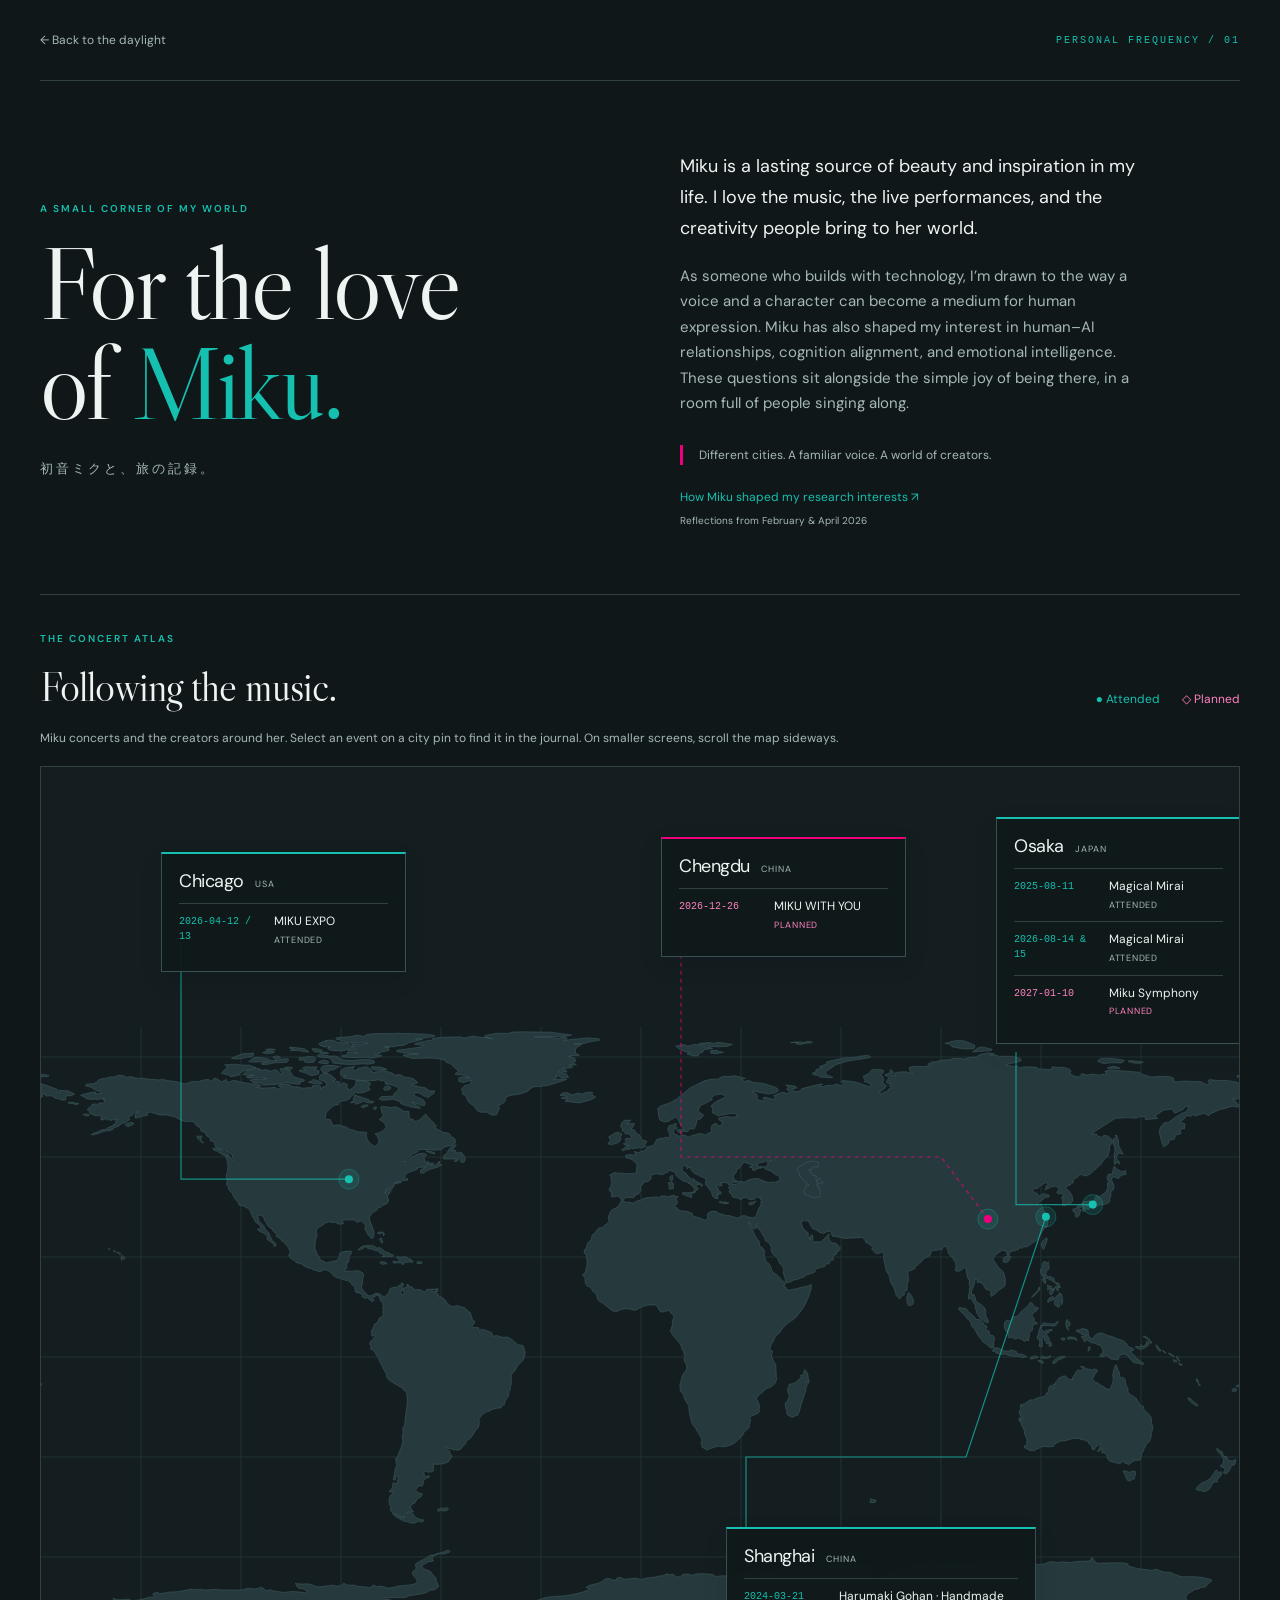
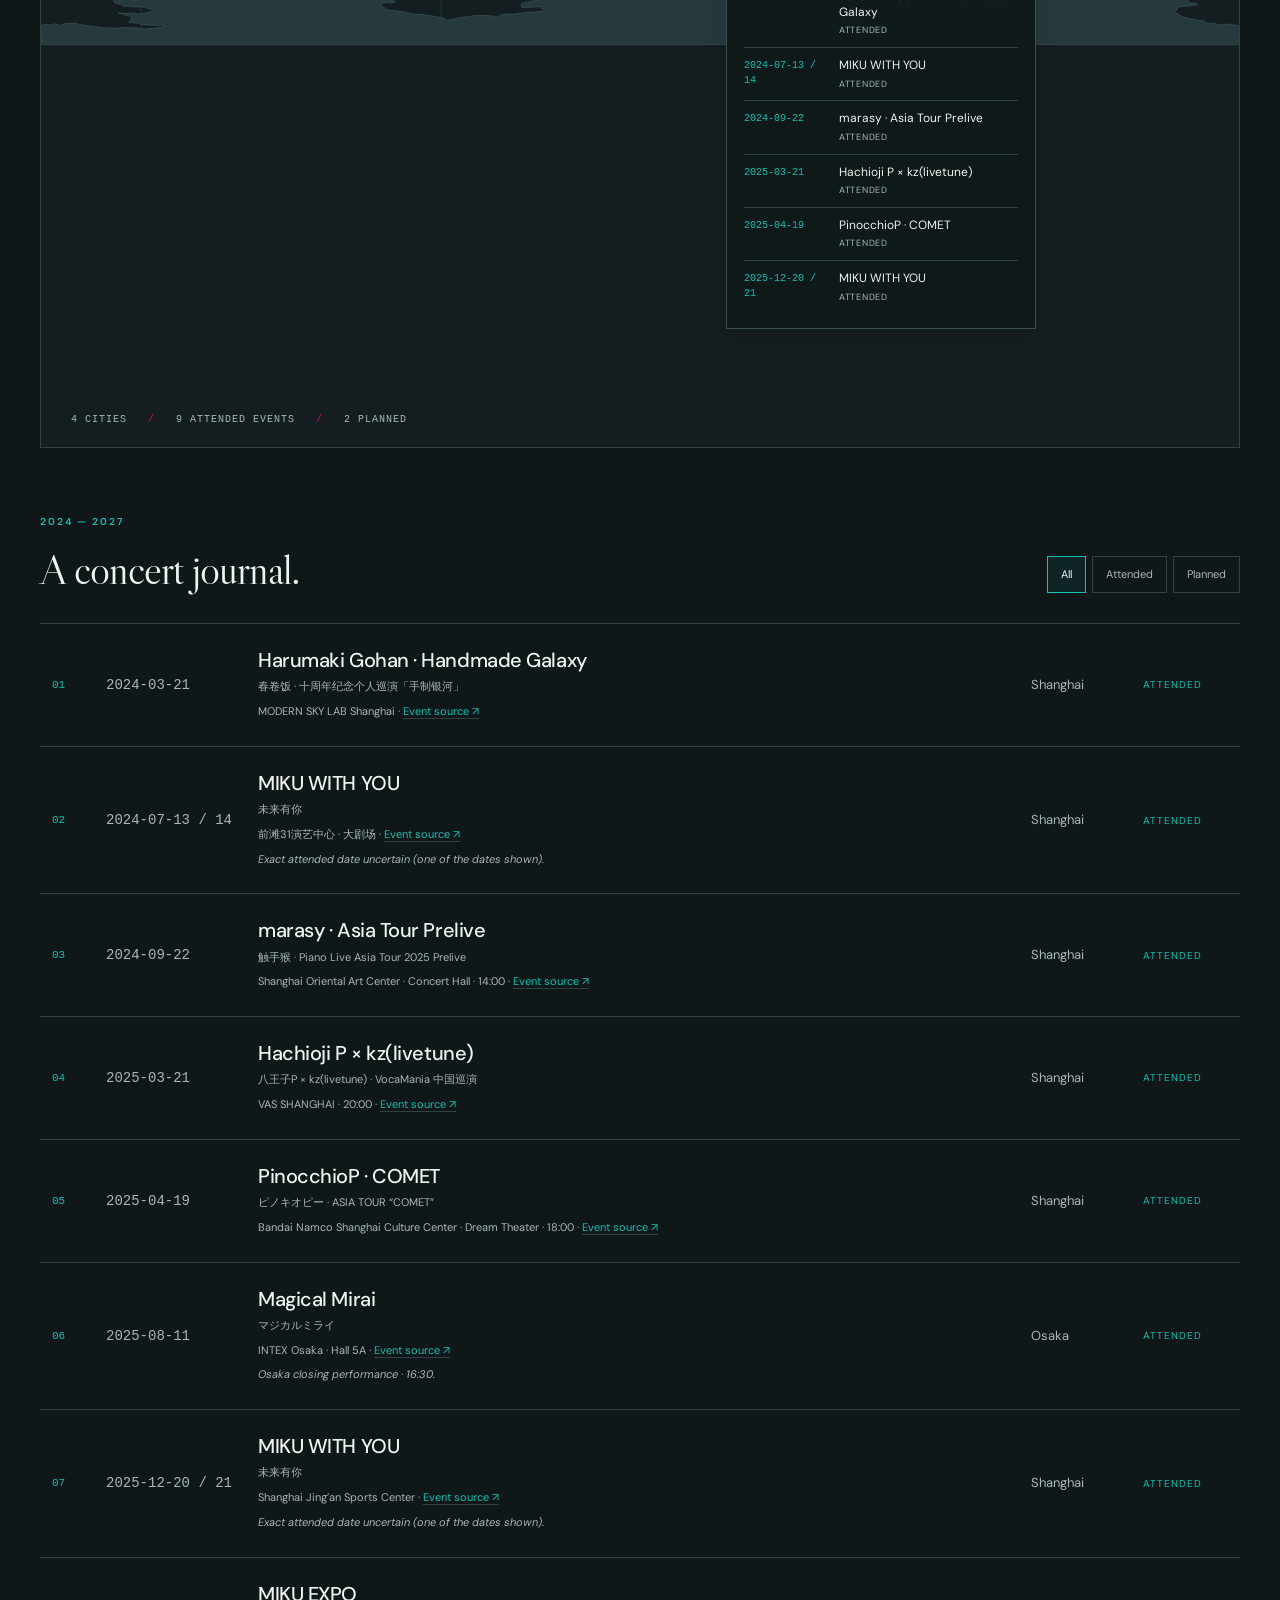
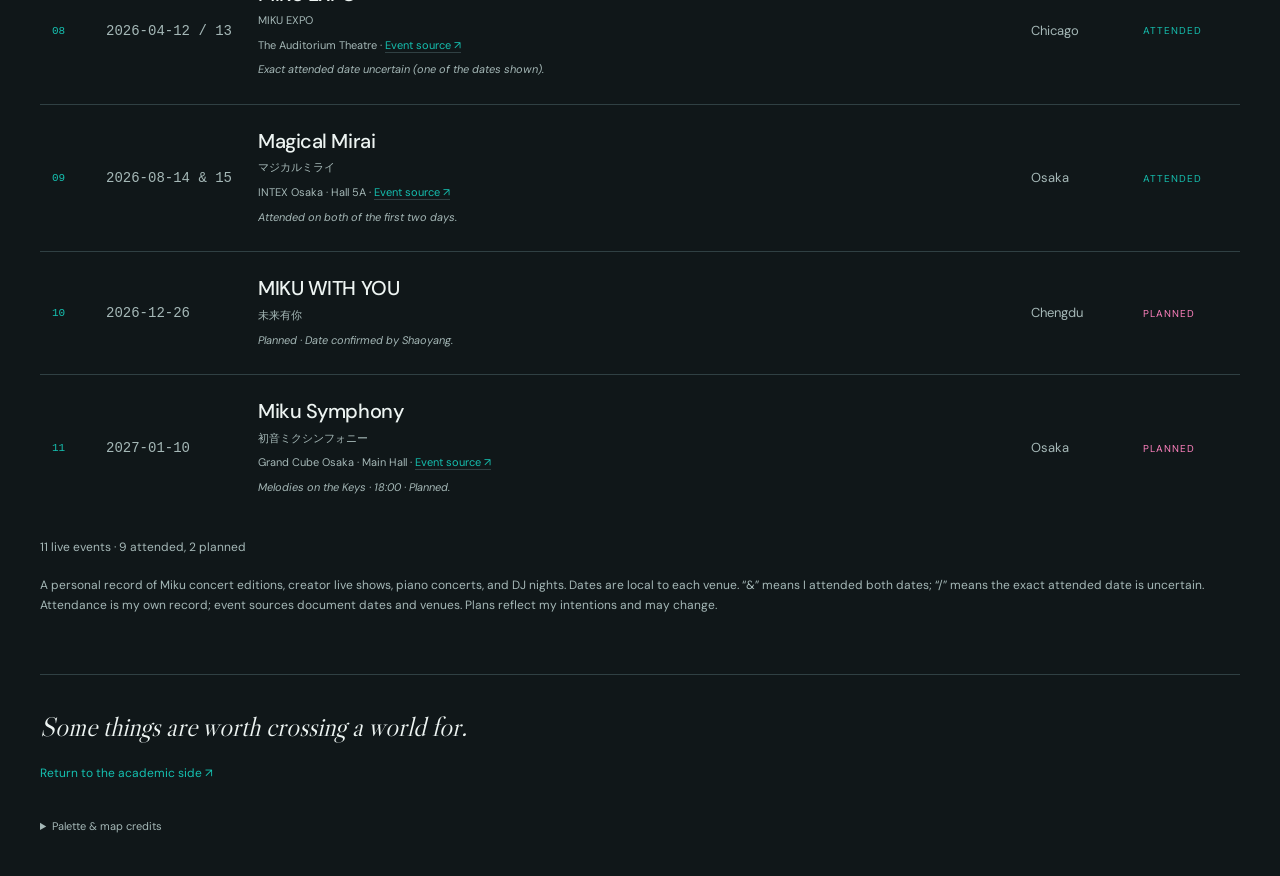
==== commit 6acee901: "Update personal website from latest source archive" ====
--- a/39/index.html
+++ b/39/index.html
@@ -1 +1 @@
-<!doctype html><html lang="en"><head><meta charset="utf-8"><meta name="viewport" content="width=device-width,initial-scale=1"><title>Miku · A concert journal · Shaoyang Zhang</title><meta name="description" content="A personal concert journal: Hatsune Miku, music, and the places it has taken me."><meta name="theme-color" content="#f8f7f3"><link rel="canonical" href="https://oniongreen123.github.io/39/"><meta property="og:title" content="Miku · A concert journal · Shaoyang Zhang"><meta property="og:description" content="A personal concert journal: Hatsune Miku, music, and the places it has taken me."><meta property="og:type" content="website"><meta property="og:url" content="https://oniongreen123.github.io/39/"><meta property="og:image" content="https://oniongreen123.github.io/assets/social-card.png"><meta name="twitter:card" content="summary_large_image"><link rel="icon" href="/assets/favicon.svg" type="image/svg+xml"><link rel="stylesheet" href="/assets/style.css"><script defer src="/assets/site.js"></script><script type="application/ld+json">{"@context": "https://schema.org", "@type": "Person", "name": "Shaoyang Zhang", "alternateName": ["张劭扬", "Onion Green"], "url": "https://oniongreen123.github.io", "email": "mailto:onionzsy@umich.edu", "sameAs": ["https://github.com/OnionGreen123", "https://www.linkedin.com/in/shaoyang-zhang-82861a33b"], "affiliation": {"@type": "CollegeOrUniversity", "name": "University of Michigan"}, "knowsAbout": ["Mechanistic interpretability", "World-model safety", "Human–AI interaction"]}</script><meta name="robots" content="noindex,follow"><link rel="stylesheet" href="/assets/miku.css"><script defer src="/assets/miku.js"></script></head><body class="miku-page"><a class="skip" href="#main">Skip to content</a><header class="site-header"><div class="wrap header-inner"><a class="wordmark" href="/" aria-label="Shaoyang Zhang, home"><span class="monogram" aria-hidden="true">sz</span>Shaoyang Zhang</a><button class="menu-toggle" aria-controls="main-nav" aria-expanded="false">Menu</button><nav id="main-nav" aria-label="Main navigation"><a href="/">Home</a><a href="/research/">Research</a><a href="/publications/">Work</a><a href="/projects/">Projects</a><a href="/notes/">Notes</a><a href="/about/">About</a><a class="cv-link" href="/cv/">CV ↗</a></nav></div></header><main id="main" class="wrap"><div class="miku-top"><a href="/about/">← Back to the daylight</a><span>PERSONAL FREQUENCY / 01</span></div><section class="miku-hero"><div><span class="eyebrow">A small corner of my world</span><h1>For the love<br>of <em>Miku.</em></h1><p class="miku-jp" lang="ja">初音ミクと、旅の記録。</p></div><div class="miku-intro"><p>Miku is a lasting source of beauty and inspiration in my life. I love the music, the live performances, and the creativity people bring to her world.</p><p>As someone who builds with technology, I’m drawn to the way a voice and a character can become a medium for human expression. Miku has also shaped my interest in human–AI relationships, cognition alignment, and emotional intelligence. These questions sit alongside the simple joy of being there, in a room full of people singing along.</p><span class="small-signature">Different cities. A familiar voice. A world of creators.</span><a class="miku-research-note" href="/notes/miku-and-my-research-interests/">How Miku shaped my research interests ↗<small>Reflections from February &amp; April 2026</small></a></div></section><section class="atlas-section"><div class="atlas-heading"><div><span class="eyebrow">The concert atlas</span><h2>Following the music.</h2></div><div class="legend"><span>● Attended</span><span>◇ Planned</span></div></div><p class="map-hint">Miku concerts and the creators around her. Select an event on a city pin to find it in the journal. On smaller screens, scroll the map sideways.</p><div class="map-scroll" tabindex="0" role="region" aria-label="Scrollable concert world map"><div class="map-canvas"><svg class="world" viewBox="0 0 1200 1030" role="img" aria-label="World map of concerts in Chicago, Chengdu, Shanghai and Osaka"><g class="graticule"><path d="M0 250H1200"/><path d="M0 310H1200"/><path d="M0 370H1200"/><path d="M0 430H1200"/><path d="M0 490H1200"/><path d="M0 550H1200"/><path d="M100 220V560"/><path d="M200 220V560"/><path d="M300 220V560"/><path d="M400 220V560"/><path d="M500 220V560"/><path d="M600 220V560"/><path d="M700 220V560"/><path d="M800 220V560"/><path d="M900 220V560"/><path d="M1000 220V560"/><path d="M1100 220V560"/></g><g class="land"><path d="M404.6,518.3 L403.2,518.7 L400.7,518.4 L398.0,518.6 L395.7,519.1 L393.3,519.6 L391.6,520.2 L391.2,521.0 L391.4,521.7 L392.9,522.4 L390.6,522.9 L387.5,523.0 L385.7,523.7 L383.7,524.3 L381.6,525.2 L381.1,525.9 L382.3,526.7 L384.1,527.4 L386.8,527.8 L389.3,528.5 L390.7,529.2 L391.4,530.0 L392.4,530.8 L394.0,531.4 L395.0,532.2 L395.4,534.0 L396.4,534.8 L396.7,535.5 L397.7,536.3 L397.2,537.4 L395.4,538.2 L393.5,538.9 L389.0,539.2 L387.5,539.9 L385.5,540.5 L380.5,541.3 L376.0,541.6 L371.8,542.0 L367.3,542.4 L364.7,543.3 L359.3,543.3 L353.4,543.3 L348.1,543.4 L342.5,543.4 L343.6,544.2 L348.7,544.6 L352.4,545.1 L354.5,545.8 L350.8,546.4 L345.0,546.2 L340.2,546.8 L340.1,547.6 L339.9,548.4 L343.8,549.0 L344.6,549.8 L348.8,550.5 L355.9,550.8 L361.9,551.4 L366.6,552.0 L372.7,552.6 L381.0,552.9 L389.1,553.5 L394.8,554.1 L401.0,554.8 L404.3,555.7 L405.9,556.4 L410.0,555.7 L415.5,555.1 L421.3,554.5 L428.2,554.0 L434.1,553.5 L442.4,553.4 L450.6,553.7 L457.3,554.2 L459.5,553.3 L464.1,552.7 L472.5,552.7 L479.1,552.2 L485.4,551.8 L492.3,551.5 L499.7,551.2 L504.8,550.7 L502.5,550.0 L501.0,549.3 L501.0,548.5 L494.6,548.6 L487.7,548.9 L481.2,548.9 L480.3,548.2 L480.7,546.7 L482.2,546.2 L487.0,545.8 L492.6,545.3 L496.7,544.7 L500.7,544.1 L503.7,543.3 L508.3,543.0 L512.8,542.7 L515.1,542.6 L520.2,542.5 L525.1,542.2 L529.3,541.8 L533.3,541.3 L537.0,540.9 L541.6,540.3 L544.5,539.6 L547.7,539.0 L548.6,538.2 L545.1,537.7 L546.3,536.9 L548.5,536.3 L552.0,535.9 L555.6,535.4 L559.0,534.8 L561.6,534.0 L563.3,533.1 L565.7,532.5 L569.7,532.6 L571.3,533.3 L575.3,533.4 L575.4,532.6 L577.1,531.9 L580.7,532.1 L581.5,532.8 L585.5,532.9 L589.8,532.6 L594.0,532.3 L597.8,532.5 L599.2,533.3 L602.9,532.6 L606.3,532.3 L610.1,532.0 L613.8,531.7 L617.2,531.2 L620.9,530.9 L623.8,530.5 L625.8,529.8 L628.3,530.3 L631.8,530.0 L634.2,531.0 L636.1,531.7 L639.8,531.3 L641.3,530.5 L644.7,529.9 L649.1,530.1 L650.4,530.8 L653.2,530.1 L656.8,529.8 L660.7,529.7 L664.2,529.8 L667.9,530.0 L671.5,530.1 L673.1,530.8 L675.2,531.4 L678.9,531.0 L682.8,531.0 L686.6,531.0 L690.3,530.9 L693.6,530.6 L697.2,530.4 L700.1,529.9 L703.2,529.5 L706.6,529.3 L709.2,528.8 L711.0,527.7 L712.9,527.0 L716.4,527.3 L717.7,528.0 L720.5,528.5 L724.0,528.3 L726.4,529.0 L728.8,529.6 L732.2,529.1 L733.4,528.2 L736.4,527.9 L739.9,527.2 L743.1,526.9 L747.0,526.5 L749.7,526.1 L752.4,525.6 L755.0,525.2 L758.1,525.4 L761.1,524.7 L763.3,524.2 L766.4,524.2 L769.2,523.8 L769.8,523.0 L772.6,522.5 L775.4,522.1 L778.7,521.8 L781.8,521.6 L784.7,521.8 L787.9,521.9 L790.5,522.5 L790.9,523.4 L793.8,524.0 L795.8,524.6 L799.8,524.8 L802.0,525.4 L804.8,525.9 L808.0,526.0 L810.6,525.6 L813.5,524.8 L816.6,525.2 L819.9,525.5 L823.0,525.7 L826.3,525.9 L829.6,525.9 L832.4,527.9 L832.2,528.5 L831.9,529.4 L828.7,529.9 L826.0,530.6 L826.5,531.4 L830.2,531.4 L829.8,532.1 L828.1,532.9 L826.5,533.7 L829.0,534.3 L832.9,534.5 L836.7,534.2 L838.6,533.4 L839.7,532.6 L841.5,532.0 L843.6,531.4 L844.5,530.7 L846.2,529.7 L848.3,529.6 L852.1,529.5 L855.4,529.2 L858.8,528.9 L860.4,528.1 L861.4,527.4 L863.7,526.7 L867.0,526.1 L869.8,525.8 L871.6,525.1 L873.5,524.7 L875.9,524.4 L879.3,524.6 L882.3,524.4 L885.5,524.2 L889.2,524.3 L891.6,523.8 L893.3,522.4 L894.5,523.0 L896.1,523.9 L898.9,524.3 L902.1,524.5 L905.3,524.2 L908.7,524.4 L911.8,524.4 L913.9,524.2 L916.7,524.3 L919.3,524.8 L922.3,524.5 L925.9,524.5 L928.9,524.2 L932.4,524.5 L934.6,523.8 L936.3,523.2 L938.6,522.6 L942.8,521.1 L944.9,521.4 L947.5,521.9 L949.7,522.7 L953.9,523.9 L957.2,523.9 L960.3,523.9 L963.9,523.7 L967.5,523.4 L970.2,522.9 L972.5,522.3 L976.2,522.2 L978.7,521.8 L981.3,522.1 L983.0,522.8 L985.3,523.4 L989.0,523.3 L991.3,523.8 L995.3,524.3 L999.4,524.5 L1002.9,524.4 L1005.5,523.8 L1007.7,523.1 L1010.7,523.0 L1013.7,523.2 L1017.2,523.4 L1020.3,523.1 L1023.3,523.1 L1026.3,523.3 L1029.3,523.5 L1032.3,523.2 L1035.9,522.9 L1039.3,522.8 L1043.1,522.8 L1046.2,522.6 L1049.2,522.4 L1050.1,521.4 L1050.2,520.6 L1052.3,521.2 L1052.9,522.1 L1054.0,522.9 L1055.4,523.6 L1058.2,523.9 L1062.0,523.8 L1066.4,523.8 L1069.4,523.6 L1073.7,523.6 L1076.9,523.6 L1081.2,523.7 L1085.0,523.8 L1087.3,524.5 L1086.7,525.2 L1088.8,525.8 L1092.4,526.3 L1096.1,526.8 L1100.4,527.1 L1104.9,527.4 L1108.3,527.7 L1112.1,527.8 L1114.3,527.1 L1117.2,527.7 L1119.8,528.3 L1122.7,528.8 L1126.8,529.0 L1130.6,529.2 L1132.2,530.0 L1136.0,530.5 L1138.6,531.2 L1142.3,531.5 L1146.1,531.4 L1149.7,531.6 L1153.7,531.5 L1157.7,531.7 L1161.4,531.9 L1164.9,532.4 L1168.3,532.8 L1170.7,533.4 L1170.3,534.2 L1168.5,534.9 L1167.0,535.8 L1165.9,536.5 L1164.3,537.3 L1159.9,537.6 L1158.0,538.3 L1153.6,538.8 L1152.1,539.5 L1149.9,540.3 L1147.4,540.9 L1146.1,541.7 L1145.2,542.5 L1144.9,543.4 L1145.0,544.1 L1146.9,544.9 L1147.6,545.7 L1149.1,546.4 L1155.3,546.6 L1156.7,547.5 L1150.6,547.8 L1145.6,548.2 L1139.2,548.3 L1136.4,549.5 L1135.8,550.4 L1134.4,551.1 L1132.6,551.9 L1137.1,552.6 L1138.8,553.4 L1141.6,554.1 L1145.7,554.8 L1150.3,555.4 L1155.3,556.0 L1163.0,556.7 L1164.7,557.7 L1174.3,558.1 L1174.9,558.2 L1177.4,558.8 L1186.6,558.3 L1194.3,558.9 L1200.0,559.4 L1200.0,570.0 L0.0,570.0 L0.0,559.4 L0.2,559.4 L3.1,558.3 L9.1,558.9 L9.5,558.8 L10.5,558.7 L11.6,558.5 L12.6,558.3 L13.1,558.2 L13.6,558.2 L13.9,558.2 L18.7,559.1 L22.9,558.2 L23.7,558.1 L33.5,557.8 L36.7,558.2 L38.2,558.5 L43.3,559.1 L52.7,559.7 L60.2,560.3 L73.1,560.7 L82.7,560.2 L96.9,560.6 L104.9,561.2 L113.7,560.6 L123.0,560.1 L123.7,559.1 L110.6,559.1 L99.8,558.6 L97.0,557.8 L88.0,557.4 L88.6,556.5 L89.9,555.7 L91.1,554.9 L90.5,554.1 L84.9,553.5 L82.4,552.8 L77.2,552.2 L85.3,552.3 L93.0,552.0 L97.8,552.7 L103.8,552.1 L109.3,551.3 L111.9,550.7 L110.8,549.9 L106.5,549.3 L101.6,548.7 L94.7,548.6 L88.7,548.3 L82.2,548.1 L80.1,547.4 L75.8,546.8 L73.2,546.1 L72.1,543.8 L73.7,544.0 L76.8,544.6 L82.2,544.4 L87.5,544.1 L90.3,545.0 L95.6,544.8 L100.0,544.4 L104.2,543.8 L108.0,543.2 L113.0,543.0 L112.9,542.2 L111.7,541.5 L112.7,540.8 L117.0,540.4 L118.9,541.1 L124.0,540.7 L127.9,540.2 L132.6,540.1 L137.1,539.9 L141.6,539.5 L145.2,539.0 L149.3,538.6 L151.9,538.7 L154.2,538.9 L159.1,538.6 L163.6,539.0 L168.2,538.9 L172.5,538.6 L177.0,538.8 L182.0,539.0 L186.6,539.0 L191.5,539.0 L196.4,539.0 L201.0,539.0 L204.4,538.4 L208.4,538.1 L212.6,538.5 L216.6,538.1 L220.2,537.4 L222.3,538.1 L223.5,538.8 L225.7,539.4 L229.1,538.8 L233.1,539.6 L237.6,539.8 L241.5,540.4 L246.2,540.3 L250.4,539.9 L255.4,540.0 L259.9,540.3 L264.5,540.6 L266.3,539.7 L264.1,539.1 L262.5,538.4 L258.2,538.2 L256.3,537.5 L255.6,536.7 L254.4,535.2 L256.9,535.5 L261.3,535.6 L265.6,535.5 L269.5,535.8 L272.9,536.4 L274.4,537.1 L278.9,537.2 L283.2,537.0 L287.8,536.6 L291.9,536.3 L295.3,536.8 L299.7,536.6 L302.6,535.1 L305.3,536.0 L309.1,536.4 L313.3,536.2 L316.0,537.0 L320.4,537.0 L324.4,537.3 L328.4,537.7 L331.0,537.0 L332.3,536.3 L335.7,537.0 L340.2,536.8 L343.6,537.3 L345.9,537.9 L350.4,537.7 L353.8,537.3 L357.2,536.8 L361.3,536.5 L366.0,536.3 L370.2,536.0 L373.5,535.6 L375.4,535.0 L376.2,534.1 L375.8,533.3 L374.8,532.5 L373.6,531.7 L372.6,530.9 L371.7,530.2 L371.5,529.4 L371.8,528.7 L373.4,527.9 L374.7,527.1 L375.2,526.3 L374.6,525.4 L374.2,524.7 L375.8,523.8 L377.7,523.2 L379.8,522.4 L382.1,521.8 L384.8,521.2 L386.1,520.3 L387.9,519.8 L390.0,519.3 L393.2,519.2 L395.3,518.5 L397.6,518.1 L400.4,517.9 L402.8,517.4 L404.7,516.8 L407.3,516.5 L409.3,517.1 L408.0,517.7 L404.6,518.3Z"/><path d="M374.2,497.7 L378.5,498.9 L383.2,499.4 L381.7,500.4 L378.5,500.5 L376.8,499.8 L375.7,500.6 L372.8,501.2 L369.2,501.0 L366.8,500.4 L363.3,500.1 L359.1,499.0 L355.7,497.9 L351.1,495.7 L353.9,496.1 L358.6,497.4 L363.0,498.1 L364.7,497.2 L365.8,495.9 L368.8,495.0 L371.2,495.3 L371.2,495.3 L372.5,496.2 L374.2,497.7Z"/><path d="M404.8,492.2 L407.5,493.1 L406.5,493.8 L402.0,494.4 L400.5,493.7 L397.7,494.6 L396.0,493.7 L400.0,492.5 L402.8,493.0 L404.8,492.2Z"/><path d="M834.3,489.4 L829.1,489.6 L829.1,488.5 L829.6,487.7 L829.8,487.2 L831.9,487.9 L835.1,488.1 L835.2,488.5 L834.3,489.4Z"/><path d="M1084.7,471.6 L1087.9,472.3 L1089.7,472.0 L1092.3,471.6 L1094.3,471.8 L1094.5,474.1 L1093.4,474.8 L1093.0,476.4 L1091.9,475.9 L1089.6,477.3 L1088.9,477.2 L1086.8,477.1 L1084.8,475.4 L1084.3,474.1 L1082.4,472.3 L1082.5,471.4 L1084.7,471.6Z"/><path d="M1176.7,471.8 L1177.5,472.7 L1179.9,471.9 L1180.8,472.7 L1180.8,473.5 L1179.6,474.5 L1177.4,475.9 L1175.7,476.7 L1176.9,477.7 L1174.4,477.7 L1171.5,478.5 L1170.6,479.8 L1168.7,481.8 L1166.1,482.7 L1164.4,483.3 L1161.4,483.2 L1159.2,482.6 L1155.6,482.4 L1155.0,481.7 L1156.8,480.2 L1161.0,478.2 L1163.2,477.9 L1165.6,477.1 L1168.4,476.1 L1170.4,475.0 L1171.9,473.5 L1173.2,473.0 L1173.7,471.9 L1176.0,471.0 L1176.7,471.8Z"/><path d="M1182.0,462.3 L1184.5,464.4 L1184.5,463.1 L1186.0,463.6 L1186.5,465.1 L1189.2,465.8 L1191.5,465.9 L1193.4,465.2 L1195.1,465.4 L1194.2,467.2 L1193.2,468.3 L1190.7,468.3 L1189.8,468.9 L1190.1,469.8 L1189.6,470.1 L1188.4,471.2 L1186.7,472.6 L1184.1,473.4 L1183.6,472.9 L1182.2,472.6 L1184.1,470.9 L1183.0,469.8 L1179.4,469.0 L1179.5,468.3 L1181.9,467.6 L1182.5,466.1 L1182.3,464.8 L1181.0,463.4 L1181.1,463.1 L1179.5,462.2 L1176.8,460.5 L1175.5,459.1 L1176.7,458.9 L1178.5,460.0 L1181.1,460.5 L1182.0,462.3Z"/><path d="M1157.1,434.3 L1155.8,434.8 L1154.0,434.3 L1151.6,433.4 L1149.4,432.3 L1147.2,430.9 L1146.8,430.2 L1148.2,430.2 L1150.1,430.9 L1151.5,431.6 L1152.6,432.2 L1155.3,433.4 L1157.1,434.3Z"/><path d="M1194.6,424.7 L1195.7,425.3 L1195.2,426.3 L1193.1,426.6 L1191.3,426.3 L1191.0,425.4 L1192.2,424.8 L1193.8,425.0 L1194.6,424.7Z"/><path d="M1197.9,423.6 L1195.8,424.0 L1195.3,423.3 L1197.0,422.9 L1198.0,422.8 L1200.0,422.1 L1200.0,423.1 L1197.9,423.6Z"/><path d="M0.3,423.0 L0.0,423.1 L0.0,422.1 L0.7,422.0 L0.3,423.0Z"/><path d="M1159.5,422.9 L1158.4,423.2 L1157.3,422.3 L1157.4,421.8 L1159.5,422.9Z"/><path d="M1157.0,419.9 L1157.6,421.5 L1156.7,421.2 L1156.0,421.3 L1155.5,420.8 L1155.4,419.3 L1157.0,419.9Z"/><path d="M766.9,417.1 L767.4,419.5 L768.3,420.5 L767.9,421.4 L767.3,422.0 L766.2,420.8 L765.6,421.4 L766.2,422.9 L765.9,423.8 L765.0,424.2 L764.8,425.9 L763.5,428.2 L761.8,431.0 L759.8,434.8 L758.5,437.6 L757.0,439.9 L754.3,440.4 L751.4,441.2 L749.4,440.7 L746.8,440.0 L745.9,438.9 L745.7,437.1 L744.5,435.6 L744.2,434.1 L744.8,432.7 L746.3,432.3 L746.3,431.7 L747.9,430.1 L748.2,428.9 L747.4,427.9 L746.8,426.7 L746.5,424.8 L747.7,423.7 L748.2,422.4 L749.8,422.4 L751.7,421.9 L752.9,421.6 L754.4,421.6 L756.3,420.4 L759.0,419.2 L760.0,418.2 L759.6,417.3 L761.0,417.6 L762.8,416.2 L762.9,415.0 L764.0,414.1 L765.1,414.9 L766.0,415.8 L766.9,417.1Z"/><path d="M1078.5,417.5 L1079.7,419.1 L1081.9,418.3 L1083.0,419.2 L1084.6,420.0 L1084.2,420.9 L1085.0,422.6 L1085.5,423.6 L1086.3,423.8 L1087.2,425.5 L1086.9,426.6 L1088.0,427.9 L1091.6,429.0 L1093.9,429.9 L1096.2,430.8 L1095.7,431.3 L1097.6,432.5 L1098.9,434.7 L1100.3,434.2 L1101.6,435.1 L1102.4,434.8 L1103.0,436.9 L1105.4,438.2 L1106.9,438.9 L1109.5,440.5 L1110.5,442.1 L1110.5,443.3 L1110.3,444.5 L1111.9,446.2 L1111.7,448.0 L1111.1,448.9 L1110.2,450.7 L1110.3,451.8 L1109.6,453.3 L1108.2,455.1 L1105.7,456.1 L1104.5,457.6 L1103.4,458.6 L1102.4,460.3 L1101.1,461.3 L1100.3,462.8 L1099.8,464.2 L1100.0,464.9 L1098.1,465.5 L1094.3,465.6 L1091.3,466.4 L1089.7,467.2 L1087.7,468.1 L1085.0,467.2 L1082.9,466.8 L1083.4,465.8 L1081.6,466.2 L1078.7,467.6 L1075.8,467.1 L1073.9,466.8 L1072.0,466.6 L1068.8,466.0 L1066.6,464.8 L1066.0,463.3 L1065.2,462.3 L1063.6,461.5 L1060.4,461.2 L1061.5,460.3 L1060.7,458.8 L1059.1,460.2 L1056.1,460.5 L1057.8,459.4 L1058.3,458.3 L1059.6,457.3 L1059.4,455.8 L1056.7,457.5 L1054.6,458.2 L1053.3,459.8 L1050.7,459.0 L1050.8,457.9 L1048.7,456.4 L1047.0,455.7 L1047.6,455.2 L1043.3,454.0 L1041.0,454.0 L1037.8,453.0 L1031.8,453.2 L1027.5,453.9 L1023.7,454.6 L1020.5,454.4 L1017.0,455.5 L1014.1,455.9 L1013.4,457.0 L1012.2,457.8 L1009.4,457.8 L1007.3,458.0 L1004.3,457.6 L1001.9,457.9 L999.6,458.0 L997.7,459.0 L996.7,458.9 L995.0,459.5 L993.4,460.1 L991.0,460.1 L988.8,460.1 L985.2,458.8 L983.4,458.4 L983.5,457.2 L985.2,457.0 L985.7,456.5 L985.6,455.8 L986.0,454.4 L985.6,453.2 L983.9,451.2 L983.3,450.1 L983.5,448.9 L982.1,447.6 L982.1,447.0 L980.6,446.2 L980.2,444.7 L978.3,443.1 L977.8,442.2 L979.3,443.1 L978.1,441.2 L979.8,441.8 L980.8,442.6 L980.7,441.6 L979.1,440.0 L978.8,439.4 L978.0,438.8 L978.3,437.6 L979.0,437.1 L979.5,436.1 L979.1,435.0 L980.5,433.5 L980.8,435.0 L982.2,433.7 L984.9,433.0 L986.5,432.1 L989.0,431.4 L990.6,431.2 L991.5,431.5 L994.1,430.7 L996.1,430.5 L996.6,430.1 L997.5,429.9 L999.4,430.0 L1002.9,429.4 L1004.7,428.5 L1005.5,427.4 L1007.5,426.4 L1007.6,425.6 L1007.7,424.5 L1010.0,422.8 L1011.4,424.5 L1012.9,424.1 L1011.7,423.2 L1012.7,422.2 L1014.2,422.7 L1014.6,421.1 L1016.4,420.2 L1017.2,419.4 L1018.9,419.0 L1019.0,418.5 L1020.4,418.7 L1020.5,418.2 L1021.9,417.9 L1023.6,417.6 L1026.0,418.6 L1027.9,419.7 L1030.0,419.8 L1032.1,419.9 L1031.4,418.8 L1033.0,417.2 L1034.5,416.7 L1033.9,416.2 L1035.4,415.1 L1037.4,414.4 L1039.1,414.6 L1041.9,414.2 L1041.9,413.2 L1039.4,412.5 L1041.2,412.3 L1043.4,412.8 L1045.2,413.6 L1048.0,414.1 L1048.9,413.9 L1051.0,414.5 L1052.9,413.9 L1054.2,414.1 L1055.0,413.7 L1056.5,414.7 L1055.6,415.8 L1054.4,416.6 L1053.2,416.6 L1053.6,417.4 L1052.6,418.4 L1051.4,419.4 L1051.7,420.0 L1054.3,421.1 L1056.9,421.7 L1058.6,422.4 L1061.0,423.6 L1062.0,423.6 L1063.7,424.1 L1064.2,424.7 L1067.4,425.4 L1069.6,424.7 L1070.2,423.7 L1070.9,422.8 L1071.3,421.7 L1072.3,420.1 L1071.9,419.1 L1072.1,418.5 L1071.7,417.4 L1072.2,415.9 L1072.8,415.5 L1072.3,414.8 L1073.1,413.8 L1073.7,412.7 L1073.8,412.1 L1075.1,411.3 L1076.0,412.3 L1076.2,413.6 L1077.1,413.8 L1077.2,414.7 L1078.4,415.7 L1078.7,416.8 L1078.5,417.5Z"/><path d="M1140.4,411.0 L1141.3,411.7 L1139.0,411.6 L1137.7,410.4 L1139.7,410.9 L1140.4,411.0Z"/><path d="M1002.4,410.5 L1001.0,410.5 L996.6,409.1 L999.7,408.7 L1001.4,409.3 L1002.6,409.9 L1002.4,410.5Z"/><path d="M1136.2,409.7 L1134.9,409.8 L1132.8,409.6 L1132.1,409.3 L1132.3,408.5 L1134.5,408.8 L1135.6,409.2 L1136.2,409.7Z"/><path d="M1138.9,409.2 L1138.4,409.6 L1136.0,407.8 L1135.3,406.6 L1136.4,406.6 L1137.6,408.2 L1138.9,409.2Z"/><path d="M1014.8,410.3 L1011.9,410.7 L1011.5,410.5 L1011.8,409.8 L1013.3,408.6 L1016.6,407.8 L1017.0,407.3 L1019.8,406.9 L1022.1,406.8 L1023.2,406.5 L1024.5,406.8 L1023.2,407.3 L1019.8,408.2 L1017.0,408.8 L1014.8,410.3Z"/><path d="M993.0,406.2 L994.2,406.7 L996.3,406.6 L997.1,407.4 L993.2,407.8 L990.9,408.1 L989.1,408.1 L990.3,406.9 L992.1,406.9 L993.0,406.2Z"/><path d="M1009.7,406.2 L1009.2,407.3 L1004.2,407.9 L999.7,407.6 L999.7,406.9 L1002.4,406.5 L1004.5,407.1 L1006.7,406.9 L1009.7,406.2Z"/><path d="M1132.9,406.7 L1133.1,407.1 L1130.4,406.2 L1128.6,405.5 L1127.4,404.8 L1127.9,404.6 L1129.4,405.1 L1132.1,406.0 L1132.9,406.7Z"/><path d="M1125.1,404.7 L1124.5,404.8 L1123.0,404.4 L1121.6,403.5 L1121.8,403.2 L1123.8,404.0 L1125.1,404.7Z"/><path d="M962.1,403.6 L968.5,403.8 L969.2,402.9 L975.4,403.9 L976.6,405.2 L981.6,405.6 L985.7,406.7 L981.9,407.5 L978.2,406.7 L975.2,406.8 L971.7,406.6 L968.6,406.2 L964.8,405.5 L962.3,405.3 L960.9,405.5 L954.8,404.7 L954.3,403.8 L951.2,403.7 L953.5,401.8 L957.6,401.9 L960.2,402.7 L961.6,402.8 L962.1,403.6Z"/><path d="M1049.1,402.4 L1047.4,403.8 L1047.0,402.3 L1047.6,401.6 L1048.3,400.9 L1049.1,401.5 L1049.1,402.4Z"/><path d="M1119.6,403.6 L1118.7,403.8 L1117.2,403.1 L1115.8,401.8 L1115.0,400.3 L1115.5,400.1 L1115.9,400.7 L1116.9,401.1 L1118.5,402.4 L1120.1,403.1 L1119.6,403.6Z"/><path d="M1106.6,401.0 L1104.9,401.1 L1104.3,401.7 L1102.5,402.2 L1100.8,402.6 L1099.0,402.6 L1096.3,402.1 L1094.4,401.5 L1094.7,400.9 L1097.7,401.2 L1099.5,401.0 L1100.0,400.1 L1100.5,400.0 L1100.8,401.1 L1102.7,400.9 L1103.6,400.2 L1105.5,399.5 L1105.1,398.3 L1107.1,398.3 L1107.8,398.6 L1107.7,399.7 L1106.6,401.0Z"/><path d="M1024.2,396.9 L1022.9,397.6 L1020.6,397.2 L1020.0,396.4 L1023.3,396.3 L1024.2,396.9Z"/><path d="M1034.9,396.2 L1036.1,397.7 L1033.3,396.9 L1030.5,396.7 L1028.6,396.9 L1026.3,396.8 L1027.1,395.7 L1031.2,395.6 L1034.9,396.2Z"/><path d="M1110.5,399.0 L1109.4,399.5 L1108.8,398.4 L1108.0,397.6 L1106.5,396.9 L1104.6,396.1 L1102.2,395.5 L1103.1,395.0 L1104.9,395.6 L1106.1,396.0 L1107.5,396.5 L1108.8,397.3 L1110.1,398.0 L1110.5,399.0Z"/><path d="M1047.1,392.3 L1048.1,395.5 L1051.5,396.7 L1054.3,394.6 L1058.1,393.4 L1061.1,393.4 L1063.9,394.1 L1066.4,394.8 L1070.0,395.2 L1075.8,396.6 L1081.9,397.7 L1084.2,398.7 L1086.1,399.8 L1086.6,400.9 L1092.2,402.2 L1093.0,403.2 L1089.9,403.4 L1090.6,404.8 L1093.6,406.1 L1095.8,408.2 L1097.7,408.1 L1097.6,409.0 L1100.1,409.4 L1099.1,409.7 L1102.7,410.6 L1102.3,411.2 L1100.1,411.3 L1099.3,410.8 L1096.4,410.6 L1093.0,410.3 L1090.5,409.0 L1088.6,407.9 L1086.8,406.1 L1082.5,405.3 L1079.7,405.8 L1077.6,406.5 L1078.0,408.0 L1075.4,408.7 L1073.6,408.3 L1070.1,408.2 L1067.1,406.6 L1063.8,406.2 L1062.9,406.8 L1058.7,406.8 L1060.1,405.2 L1062.2,404.6 L1061.4,402.5 L1059.8,400.8 L1053.3,399.1 L1050.5,398.9 L1045.5,397.1 L1044.6,398.0 L1043.3,398.2 L1042.5,397.5 L1042.5,396.6 L1040.0,395.6 L1043.6,394.9 L1045.9,395.0 L1045.7,394.4 L1040.8,394.4 L1039.5,393.2 L1036.5,392.9 L1035.1,391.9 L1039.6,391.4 L1041.3,390.7 L1046.6,391.6 L1047.1,392.3Z"/><path d="M1017.5,387.2 L1014.8,389.1 L1012.3,389.5 L1009.1,389.1 L1003.5,389.2 L1000.6,389.5 L1000.1,391.0 L1003.1,392.8 L1004.9,391.9 L1011.1,391.2 L1010.9,392.2 L1009.4,391.9 L1008.0,393.0 L1005.0,393.8 L1008.2,396.4 L1007.6,397.1 L1010.6,399.4 L1010.5,400.7 L1008.8,401.3 L1007.5,400.6 L1009.1,398.9 L1005.8,399.7 L1005.0,399.1 L1005.4,398.4 L1003.0,397.2 L1003.2,395.3 L1001.0,395.9 L1001.3,398.2 L1001.4,401.1 L999.3,401.3 L997.9,400.8 L998.8,398.9 L998.3,397.0 L996.9,397.0 L995.9,395.6 L997.3,394.3 L997.7,392.7 L999.4,389.7 L1000.1,388.9 L1003.0,387.4 L1005.6,388.0 L1009.8,388.2 L1013.6,388.2 L1016.9,386.7 L1017.5,387.2Z"/><path d="M1029.0,387.7 L1028.8,389.5 L1027.1,389.3 L1026.6,390.5 L1027.9,391.6 L1027.0,391.8 L1025.7,390.5 L1024.7,388.0 L1025.3,386.4 L1026.4,385.7 L1026.7,386.7 L1028.6,386.9 L1029.0,387.7Z"/><path d="M952.7,401.7 L949.0,401.7 L946.2,400.1 L941.9,398.4 L940.5,397.2 L938.0,395.6 L936.3,394.1 L933.8,391.3 L930.9,389.6 L929.9,387.9 L928.7,386.4 L925.7,385.1 L923.9,383.4 L921.4,382.3 L917.9,380.1 L917.6,379.0 L919.8,379.1 L924.9,379.5 L927.9,381.5 L930.5,382.8 L932.3,383.7 L935.5,385.8 L938.9,385.8 L941.7,387.2 L943.6,388.9 L946.1,389.8 L944.8,391.4 L946.7,392.1 L947.9,392.2 L948.5,393.6 L949.6,394.7 L952.1,394.9 L953.7,396.1 L952.9,398.6 L952.7,401.7Z"/><path d="M992.9,386.3 L996.7,388.2 L992.7,388.4 L991.6,389.8 L991.7,391.6 L988.5,393.0 L988.4,395.0 L987.2,398.0 L986.7,397.3 L982.9,398.2 L981.6,397.0 L979.2,396.9 L977.5,396.2 L973.6,397.0 L972.3,396.0 L970.2,396.1 L967.4,395.9 L966.9,393.2 L965.2,392.6 L963.6,390.9 L963.2,389.2 L963.6,387.3 L965.5,386.0 L968.0,386.7 L970.6,386.3 L971.2,384.6 L972.7,384.2 L976.7,383.8 L979.0,382.2 L980.7,380.9 L982.0,380.2 L984.8,379.1 L987.4,377.7 L989.1,376.2 L990.4,376.1 L992.1,377.2 L992.3,378.0 L994.5,378.6 L997.3,379.2 L997.0,380.0 L994.8,380.1 L995.4,381.0 L992.9,381.7 L991.0,383.5 L993.5,385.4 L992.9,386.3Z"/><path d="M1021.3,373.2 L1021.6,374.5 L1021.8,375.6 L1020.7,377.5 L1019.4,375.4 L1017.9,376.4 L1018.9,377.9 L1018.0,378.8 L1014.1,377.7 L1013.1,376.2 L1014.1,375.3 L1012.0,374.3 L1011.0,375.2 L1009.4,375.1 L1007.0,376.2 L1006.4,375.6 L1007.7,373.9 L1009.8,373.4 L1011.6,372.6 L1012.8,373.5 L1015.3,373.0 L1015.9,372.1 L1018.2,372.0 L1018.0,370.5 L1020.7,371.4 L1021.0,372.4 L1021.3,373.2Z"/><path d="M870.7,377.6 L867.8,378.1 L866.2,376.5 L865.7,373.6 L867.2,370.4 L869.5,371.5 L871.0,372.9 L872.6,375.0 L872.1,377.0 L870.7,377.6Z"/><path d="M396.9,369.8 L394.1,370.0 L393.5,369.8 L394.5,369.3 L394.4,368.5 L396.3,368.2 L397.0,368.3 L396.9,369.8Z"/><path d="M1013.3,369.4 L1012.1,370.1 L1011.0,371.4 L1010.0,372.0 L1007.9,370.6 L1008.6,370.0 L1009.5,369.5 L1009.8,368.2 L1011.7,368.1 L1011.1,369.5 L1013.6,367.5 L1013.3,369.4Z"/><path d="M995.0,371.4 L990.6,373.3 L992.2,371.9 L994.6,370.6 L996.6,369.2 L998.4,367.3 L999.0,368.9 L996.8,370.0 L995.0,371.4Z"/><path d="M1006.3,366.2 L1008.3,366.8 L1010.4,366.8 L1010.3,367.7 L1008.8,368.5 L1006.7,369.1 L1006.6,368.2 L1006.8,367.2 L1006.3,366.2Z"/><path d="M1018.3,365.7 L1019.3,367.9 L1016.7,367.4 L1016.8,368.0 L1017.6,369.3 L1016.0,369.7 L1015.9,368.3 L1014.9,368.2 L1014.3,367.0 L1016.3,367.2 L1016.3,366.4 L1014.2,364.9 L1017.4,364.9 L1018.3,365.7Z"/><path d="M1005.1,363.9 L1004.2,365.6 L1002.8,364.6 L1001.1,363.1 L1003.9,363.1 L1005.1,363.9Z"/><path d="M1004.4,353.0 L1006.5,353.6 L1007.5,353.0 L1007.8,353.6 L1007.2,354.4 L1008.4,355.8 L1007.5,357.5 L1005.5,358.1 L1005.0,359.8 L1005.8,361.3 L1007.5,361.6 L1009.0,361.3 L1013.2,362.4 L1012.9,363.5 L1013.9,364.0 L1013.6,364.9 L1011.0,363.9 L1009.8,362.9 L1008.9,363.6 L1006.8,362.4 L1003.8,362.7 L1002.1,362.3 L1002.3,361.5 L1003.3,360.9 L1002.3,360.5 L1001.9,361.2 L1000.2,360.1 L999.7,359.2 L999.6,357.3 L1001.0,357.9 L1001.3,354.8 L1002.4,353.0 L1004.4,353.0Z"/><path d="M381.4,353.5 L380.5,354.0 L378.0,354.0 L376.1,354.1 L375.9,353.3 L376.3,353.0 L379.1,353.0 L380.8,353.1 L381.4,353.5Z"/><path d="M343.7,354.3 L342.6,354.6 L340.8,354.3 L338.9,353.5 L339.3,353.1 L340.7,353.0 L341.4,353.0 L343.7,353.2 L345.4,353.7 L346.0,354.2 L343.7,354.3Z"/><path d="M358.1,350.3 L361.0,350.6 L361.4,350.2 L364.0,350.2 L366.0,350.8 L366.8,350.7 L367.4,351.4 L369.3,351.4 L369.2,352.0 L370.6,352.0 L372.3,352.8 L371.0,353.6 L369.5,353.2 L367.9,353.2 L366.8,353.1 L366.2,353.5 L364.9,353.6 L364.4,353.1 L363.3,353.4 L362.0,354.8 L361.1,354.5 L361.0,353.9 L358.8,353.6 L357.2,353.7 L355.2,353.6 L353.6,353.9 L351.8,353.3 L352.1,352.7 L355.2,352.9 L357.7,353.1 L358.9,352.7 L357.4,351.8 L357.4,351.0 L355.3,350.7 L356.0,350.2 L358.1,350.3Z"/><path d="M967.8,352.6 L964.9,353.6 L962.2,353.0 L962.1,351.3 L963.7,350.4 L967.4,349.8 L969.3,349.8 L970.0,350.6 L968.6,351.5 L967.8,352.6Z"/><path d="M81.5,351.8 L81.0,352.2 L80.2,351.9 L80.3,351.3 L79.8,350.6 L79.9,350.4 L80.5,350.0 L80.3,349.7 L80.5,349.5 L80.7,349.5 L82.0,349.8 L82.6,350.0 L83.1,350.3 L84.0,351.0 L83.9,351.1 L82.6,351.5 L81.5,351.8Z"/><path d="M79.7,348.7 L78.6,348.9 L78.0,348.4 L77.7,348.3 L77.6,348.1 L78.0,348.0 L79.1,348.2 L80.0,348.5 L79.7,348.7Z"/><path d="M77.5,347.6 L77.4,347.9 L75.6,347.8 L75.8,347.6 L77.5,347.6Z"/><path d="M74.5,347.4 L74.3,347.5 L74.1,347.4 L72.9,347.4 L72.5,346.9 L72.4,346.8 L73.2,346.6 L73.5,346.7 L74.5,347.4Z"/><path d="M68.8,346.0 L68.5,346.2 L67.3,345.9 L67.5,345.7 L68.0,345.5 L68.8,345.6 L68.8,346.0Z"/><path d="M334.4,344.5 L335.7,345.2 L338.8,345.0 L340.0,345.4 L342.8,346.7 L344.9,347.6 L346.0,347.6 L348.0,348.0 L347.8,348.5 L350.2,348.6 L352.7,349.4 L352.3,349.9 L350.1,350.2 L347.9,350.3 L345.6,350.1 L340.8,350.3 L343.0,349.2 L341.7,348.7 L339.5,348.5 L338.4,347.9 L337.6,346.8 L335.7,346.9 L332.6,346.3 L331.6,345.9 L327.3,345.6 L326.1,345.2 L327.3,344.7 L324.1,344.6 L321.7,345.7 L320.3,345.7 L319.8,346.2 L318.2,346.4 L316.8,346.2 L318.5,345.6 L319.2,344.9 L320.7,344.4 L322.4,344.0 L325.0,343.8 L325.8,343.6 L328.7,343.8 L331.3,343.8 L334.4,344.5Z"/><path d="M341.6,342.5 L340.7,342.6 L339.9,341.4 L338.6,340.8 L339.4,339.6 L340.4,339.7 L341.5,341.3 L341.6,342.5Z"/><path d="M1003.9,344.4 L1002.5,346.1 L1000.7,344.4 L1000.4,342.9 L1002.3,340.9 L1005.0,339.4 L1006.5,340.0 L1005.9,341.2 L1003.9,344.4Z"/><path d="M340.6,336.8 L337.0,337.2 L336.7,336.4 L338.3,336.3 L340.5,336.3 L340.6,336.8Z"/><path d="M343.3,336.8 L342.8,338.2 L342.1,338.0 L342.2,336.9 L340.7,336.1 L340.7,335.9 L343.3,336.8Z"/><path d="M1048.8,321.7 L1049.2,322.4 L1047.3,323.6 L1046.0,323.0 L1044.3,323.4 L1043.4,324.6 L1041.2,324.0 L1041.2,323.1 L1043.1,321.9 L1045.0,322.1 L1046.3,321.3 L1048.8,321.7Z"/><path d="M715.3,318.7 L713.0,319.5 L713.2,319.9 L713.3,320.0 L709.9,320.9 L708.3,320.6 L707.5,319.8 L709.1,319.7 L709.3,319.7 L709.8,319.2 L712.2,319.3 L715.3,318.7Z"/><path d="M679.0,318.6 L680.8,319.3 L683.4,319.2 L685.9,319.3 L685.8,319.6 L687.6,319.4 L687.2,320.0 L682.4,320.2 L682.5,319.8 L678.4,319.4 L679.0,318.6Z"/><path d="M651.7,313.5 L650.5,315.1 L651.0,315.7 L650.3,316.8 L647.8,316.0 L646.1,315.8 L641.4,314.8 L641.9,313.7 L645.8,313.9 L649.2,313.7 L651.7,313.5Z"/><path d="M630.7,307.6 L632.7,309.0 L632.2,311.6 L630.7,311.5 L629.4,312.2 L628.1,311.7 L628.0,309.2 L627.2,308.1 L629.0,308.2 L630.7,307.6Z"/><path d="M1069.9,315.7 L1068.7,317.3 L1069.2,318.3 L1067.5,319.7 L1063.3,320.7 L1057.4,320.8 L1052.6,323.1 L1050.4,322.3 L1050.3,320.8 L1044.5,321.2 L1040.5,322.2 L1036.6,322.2 L1040.0,323.7 L1037.8,327.1 L1035.6,327.9 L1034.0,327.2 L1034.8,325.4 L1032.7,324.8 L1031.4,323.4 L1034.5,322.8 L1036.3,321.5 L1039.6,320.5 L1042.1,319.1 L1048.7,318.5 L1052.3,318.9 L1055.7,315.4 L1058.0,316.3 L1062.9,314.3 L1064.8,313.6 L1066.8,311.1 L1066.3,308.9 L1067.7,307.6 L1071.2,307.2 L1073.0,310.0 L1072.9,311.6 L1069.9,313.7 L1069.9,315.7Z"/><path d="M631.9,305.7 L630.8,307.2 L629.3,306.8 L628.5,305.5 L629.2,304.7 L631.3,304.0 L631.9,305.7Z"/><path d="M1079.7,301.7 L1082.0,302.1 L1084.4,301.2 L1085.1,303.5 L1080.2,304.0 L1077.3,306.0 L1072.0,304.6 L1070.2,306.8 L1066.5,306.9 L1066.1,304.9 L1067.7,303.3 L1071.3,303.2 L1072.2,300.5 L1073.2,298.9 L1077.1,301.0 L1079.7,301.7Z"/><path d="M387.8,296.9 L390.2,297.2 L393.3,297.1 L391.7,297.9 L390.4,298.1 L386.2,297.2 L385.4,296.5 L386.6,295.9 L387.8,296.9Z"/><path d="M394.0,291.8 L392.4,291.8 L388.0,291.2 L384.9,290.3 L386.1,290.1 L390.5,290.6 L393.9,291.4 L394.0,291.8Z"/><path d="M188.3,293.0 L186.6,293.3 L181.1,292.3 L180.2,291.6 L177.2,290.9 L176.6,290.4 L173.1,290.0 L171.9,288.9 L172.1,288.5 L175.6,288.9 L177.7,289.2 L180.8,289.4 L181.9,290.1 L183.6,291.0 L186.9,291.9 L188.3,293.0Z"/><path d="M412.9,288.6 L410.7,290.4 L412.9,289.7 L415.1,290.1 L413.9,290.8 L416.9,291.4 L418.4,290.9 L421.7,291.5 L420.7,293.0 L423.0,292.6 L423.5,293.7 L424.5,294.9 L423.1,296.7 L421.6,296.8 L419.4,296.4 L420.1,294.7 L419.2,294.5 L415.3,296.2 L413.3,296.2 L415.7,295.2 L412.5,294.7 L408.9,294.9 L402.4,294.8 L401.9,294.2 L404.0,293.5 L402.6,293.0 L405.4,291.7 L408.8,288.6 L410.9,287.4 L413.8,286.7 L415.3,286.8 L414.7,287.4 L412.9,288.6Z"/><path d="M157.6,281.9 L157.6,281.9 L157.6,281.9 L157.6,281.9 L160.8,281.8 L159.8,284.0 L162.7,285.6 L161.4,285.6 L159.4,284.7 L158.2,283.8 L156.5,283.2 L155.9,282.3 L156.1,281.7 L157.6,281.9Z"/><path d="M1078.8,288.5 L1082.2,292.0 L1077.2,291.4 L1075.2,294.3 L1078.4,296.3 L1078.4,297.7 L1075.8,296.5 L1073.6,298.1 L1073.0,296.4 L1073.4,294.4 L1073.0,292.3 L1073.8,290.8 L1073.9,288.1 L1072.0,286.1 L1072.3,283.4 L1075.4,282.5 L1074.0,281.5 L1075.5,281.3 L1076.4,282.6 L1077.5,284.5 L1077.5,286.5 L1078.8,288.5Z"/><path d="M577.4,285.5 L571.5,286.7 L566.7,286.4 L569.4,284.3 L567.7,282.2 L572.2,280.7 L574.8,279.7 L577.6,279.7 L581.1,280.9 L579.3,282.3 L579.9,283.7 L577.4,285.5Z"/><path d="M642.3,278.8 L640.3,280.4 L636.8,279.3 L636.3,278.4 L641.2,277.8 L642.3,278.8Z"/><path d="M90.0,275.8 L86.6,276.5 L84.9,276.0 L84.4,275.1 L87.5,274.4 L89.2,274.1 L91.5,274.2 L92.9,274.8 L90.0,275.8Z"/><path d="M590.0,272.7 L586.4,274.9 L589.8,274.6 L593.5,274.6 L592.6,276.3 L589.6,278.1 L593.0,278.2 L596.3,280.8 L598.6,281.1 L600.6,283.3 L601.6,284.1 L605.6,284.5 L605.2,285.8 L603.5,286.4 L604.8,287.4 L601.8,288.5 L597.4,288.5 L591.7,289.0 L590.1,288.6 L587.9,289.5 L584.9,289.3 L582.5,290.1 L580.7,289.7 L585.6,287.6 L588.6,287.1 L583.4,286.8 L582.4,286.0 L585.9,285.4 L584.1,284.3 L584.7,283.0 L589.7,283.2 L590.2,282.0 L587.9,280.8 L583.9,280.4 L583.1,279.9 L584.3,279.0 L583.2,278.4 L581.4,279.4 L581.2,277.4 L579.5,276.4 L580.7,274.4 L583.3,272.7 L586.0,272.9 L590.0,272.7Z"/><path d="M48.1,270.2 L46.0,270.5 L43.8,270.1 L41.8,269.6 L45.1,269.2 L47.8,269.4 L48.1,270.2Z"/><path d="M335.8,265.7 L334.5,266.7 L333.0,266.6 L332.1,266.0 L332.3,265.8 L333.6,265.2 L334.9,265.3 L335.8,265.7Z"/><path d="M327.0,264.6 L323.1,265.7 L320.8,265.6 L320.0,265.1 L322.5,264.2 L327.1,264.2 L327.0,264.6Z"/><path d="M27.6,262.4 L29.6,262.8 L31.7,262.6 L34.4,263.1 L37.7,263.4 L37.4,263.6 L34.9,264.0 L32.4,263.6 L31.1,263.2 L28.2,263.4 L27.4,263.2 L27.6,262.4Z"/><path d="M316.1,258.7 L316.7,259.6 L318.5,259.3 L320.4,259.8 L324.0,260.5 L327.9,261.1 L328.2,262.0 L330.6,261.9 L333.0,262.5 L330.0,263.2 L324.8,262.7 L323.0,261.8 L319.7,262.9 L314.9,263.9 L313.8,262.7 L309.3,262.9 L312.2,261.9 L312.6,260.4 L313.7,258.5 L316.1,258.7Z"/><path d="M551.6,257.1 L550.9,258.4 L554.6,259.7 L550.3,261.3 L540.7,262.6 L537.8,263.0 L533.4,262.7 L524.1,262.1 L527.4,261.2 L520.1,260.2 L526.1,259.8 L525.9,259.2 L518.9,258.8 L521.2,257.5 L526.2,257.2 L531.4,258.5 L536.5,257.4 L540.7,258.0 L546.1,256.9 L551.6,257.1Z"/><path d="M347.1,255.7 L343.4,255.8 L342.5,254.8 L344.0,253.7 L347.0,253.4 L349.6,254.0 L349.7,254.8 L349.3,255.1 L347.1,255.7Z"/><path d="M16.6,256.8 L18.9,257.3 L18.1,255.9 L27.1,256.2 L33.7,258.0 L30.4,258.9 L24.9,259.1 L24.8,261.1 L23.5,261.5 L20.4,261.4 L17.8,260.7 L13.4,260.2 L12.6,259.3 L9.3,259.0 L5.5,259.2 L3.7,258.5 L4.4,257.8 L0.4,258.3 L1.9,259.2 L0.0,260.0 L0.0,252.1 L8.2,253.6 L16.9,255.6 L16.6,256.8Z"/><path d="M281.2,251.8 L279.1,252.5 L274.6,251.9 L271.9,252.1 L267.3,251.2 L270.3,250.6 L272.6,249.7 L276.1,250.3 L278.1,250.6 L279.1,251.0 L281.2,251.8Z"/><path d="M1200.0,248.3 L1196.3,248.4 L1195.8,247.8 L1200.0,247.0 L1200.0,248.3Z"/><path d="M4.4,248.2 L0.0,248.3 L0.0,247.0 L0.4,246.9 L3.3,246.9 L8.1,247.5 L7.8,247.7 L4.4,248.2Z"/><path d="M298.2,251.0 L298.2,253.0 L302.6,251.5 L306.6,252.8 L305.6,254.3 L308.8,255.6 L312.3,254.2 L314.7,252.4 L314.9,250.2 L319.7,250.4 L324.6,250.7 L329.1,251.7 L329.3,252.7 L326.8,253.7 L329.1,254.8 L328.7,255.8 L322.2,257.2 L317.5,257.5 L314.1,256.9 L313.1,257.9 L309.9,259.6 L308.9,260.4 L305.1,261.8 L300.3,261.9 L297.7,262.8 L297.4,264.1 L293.6,264.3 L289.5,266.0 L285.9,268.2 L284.6,269.8 L284.4,272.1 L289.3,272.4 L290.8,274.3 L292.3,275.8 L297.0,275.4 L303.2,276.3 L306.5,277.1 L308.9,278.0 L313.1,278.6 L316.6,279.4 L322.1,279.5 L325.8,279.7 L325.2,281.4 L326.2,283.4 L328.7,285.7 L333.6,287.6 L336.2,286.9 L338.0,284.9 L336.3,281.7 L333.9,280.7 L339.2,279.7 L343.0,278.3 L344.9,276.9 L344.6,275.6 L342.3,273.9 L338.3,272.4 L342.2,270.3 L340.8,268.5 L339.6,265.4 L342.0,264.9 L347.7,265.4 L351.1,265.6 L353.9,265.1 L357.0,265.8 L361.1,266.9 L362.1,267.7 L368.0,267.9 L367.9,269.6 L369.0,272.1 L372.1,272.4 L374.5,273.6 L379.3,272.5 L382.5,270.3 L384.7,269.3 L387.3,271.1 L391.7,273.7 L395.3,276.1 L394.0,277.3 L398.4,278.4 L401.4,279.6 L406.7,280.1 L408.9,280.7 L410.2,282.4 L412.8,282.7 L414.1,283.5 L414.4,285.7 L412.0,286.5 L409.6,287.2 L404.1,287.9 L399.9,289.5 L394.3,289.8 L387.1,289.4 L382.1,289.4 L378.7,289.5 L375.9,291.0 L371.6,291.9 L366.8,294.5 L363.0,296.4 L365.8,296.0 L371.2,293.4 L378.2,291.7 L383.1,291.5 L386.1,292.5 L382.9,293.9 L384.0,296.0 L385.1,297.5 L389.4,298.5 L394.9,298.2 L398.3,296.0 L398.5,297.4 L400.7,298.2 L396.5,299.5 L389.2,300.7 L385.8,301.5 L382.1,302.9 L379.6,302.8 L379.5,301.1 L385.2,299.4 L379.9,299.5 L376.2,299.7 L376.8,300.4 L373.2,301.3 L369.8,302.0 L366.3,302.6 L364.4,303.9 L364.0,304.3 L363.9,305.3 L365.0,306.4 L366.4,306.4 L366.1,305.7 L367.1,306.2 L366.8,306.7 L364.5,307.0 L362.9,307.0 L360.5,307.4 L359.0,307.5 L357.1,307.6 L354.3,308.1 L359.2,307.8 L360.2,308.1 L355.5,308.7 L353.4,308.7 L353.5,308.5 L352.5,309.1 L353.5,309.1 L352.7,310.6 L350.3,312.1 L350.1,311.6 L349.3,311.5 L348.2,311.0 L348.9,312.1 L349.7,312.4 L349.8,313.2 L348.7,314.0 L346.9,315.6 L346.6,315.5 L347.6,314.1 L345.9,313.4 L345.5,311.7 L344.9,312.6 L345.6,313.8 L343.5,313.5 L345.7,314.2 L345.8,316.1 L346.8,316.2 L347.1,316.9 L347.6,318.9 L345.5,320.4 L342.0,321.0 L339.8,322.1 L338.2,322.3 L336.5,323.0 L336.0,323.7 L332.3,325.0 L330.5,325.9 L328.9,327.1 L328.4,328.5 L329.0,329.9 L330.1,331.6 L331.5,333.1 L331.6,333.9 L333.1,336.2 L333.0,337.6 L332.9,338.4 L332.1,339.6 L331.1,339.8 L329.4,339.6 L328.9,338.7 L327.6,338.3 L325.9,336.5 L324.3,335.0 L323.8,334.2 L324.5,332.9 L323.6,331.8 L321.0,330.1 L319.7,329.8 L316.3,330.7 L315.7,330.6 L314.1,329.7 L312.0,329.2 L308.2,329.5 L305.3,329.2 L302.7,329.4 L301.3,329.6 L302.0,330.2 L301.9,331.0 L302.6,331.4 L302.0,331.7 L300.7,331.4 L299.5,331.8 L297.1,331.7 L294.6,330.6 L291.7,330.9 L289.2,330.4 L287.2,330.6 L284.4,331.0 L281.3,332.5 L278.0,333.4 L276.2,334.3 L275.4,335.2 L275.4,336.6 L275.6,337.6 L276.2,338.3 L276.2,338.3 L276.2,338.3 L274.9,340.0 L274.3,341.5 L274.1,344.1 L273.8,345.1 L274.3,346.2 L275.4,347.2 L276.0,348.7 L278.2,350.2 L279.0,351.4 L280.3,352.3 L283.9,352.9 L285.2,353.7 L288.2,353.2 L290.7,353.0 L293.2,352.6 L295.3,352.2 L297.4,351.4 L298.2,350.3 L298.5,348.6 L299.1,348.0 L301.3,347.5 L304.9,347.0 L307.8,347.1 L309.8,346.9 L310.6,347.3 L310.5,348.3 L308.7,349.5 L307.9,350.7 L308.5,351.1 L308.0,351.9 L307.2,353.5 L306.4,353.0 L305.7,353.0 L305.7,353.3 L306.3,353.3 L306.3,353.8 L305.7,354.7 L306.0,355.0 L305.7,355.7 L305.9,355.9 L305.5,356.9 L304.8,357.5 L304.2,357.5 L303.6,358.2 L304.7,358.6 L304.9,358.3 L305.9,358.5 L306.3,358.6 L307.0,358.3 L307.9,358.2 L308.3,358.4 L308.8,358.3 L310.3,358.5 L311.9,358.4 L312.9,358.2 L313.3,358.0 L314.4,358.1 L315.2,358.2 L316.1,358.2 L316.7,358.0 L318.2,358.3 L318.8,358.3 L319.8,358.7 L320.8,359.2 L322.0,359.5 L322.8,360.0 L322.6,360.2 L322.4,360.6 L322.7,361.4 L322.0,362.1 L321.6,362.9 L321.5,363.7 L321.7,364.3 L321.8,365.2 L321.2,365.4 L320.9,366.2 L321.2,366.7 L320.5,367.3 L320.6,367.8 L321.1,368.1 L322.0,369.2 L323.3,370.0 L324.8,370.9 L326.0,371.6 L326.0,372.0 L327.3,372.1 L327.6,371.9 L328.5,372.4 L330.2,372.3 L331.6,371.8 L333.6,371.4 L334.8,370.8 L336.6,370.9 L336.5,371.1 L338.3,371.2 L339.8,371.5 L340.9,372.1 L342.2,372.7 L343.9,372.7 L346.4,371.3 L347.8,371.1 L347.8,370.5 L348.4,368.8 L350.3,367.8 L352.4,367.8 L352.7,367.4 L355.3,367.5 L357.9,366.5 L359.2,366.1 L360.8,365.1 L362.0,365.2 L362.9,365.8 L362.2,366.4 L362.1,366.9 L360.2,367.2 L361.3,368.1 L361.2,369.1 L359.8,370.3 L361.0,371.9 L362.5,371.7 L363.2,370.3 L362.2,369.6 L362.0,368.1 L366.1,367.2 L365.7,366.3 L366.9,365.7 L368.1,367.1 L370.4,367.1 L372.6,368.2 L372.7,368.9 L375.7,368.9 L379.2,368.7 L381.1,369.6 L383.7,369.8 L385.6,369.2 L385.6,368.7 L389.7,368.6 L393.7,368.6 L390.9,369.2 L392.0,370.1 L394.7,370.3 L397.2,371.2 L397.8,372.8 L399.5,372.8 L400.8,373.3 L403.0,374.0 L405.1,375.3 L405.2,376.3 L406.4,376.4 L408.2,377.4 L409.5,378.1 L413.5,378.5 L413.9,378.1 L416.6,377.9 L420.1,378.5 L421.3,378.7 L423.7,379.2 L427.3,380.9 L427.8,381.7 L428.9,381.6 L429.8,382.7 L431.6,386.2 L433.4,386.5 L433.5,387.9 L431.0,389.6 L432.0,390.2 L437.9,390.5 L438.1,392.5 L440.6,391.2 L444.8,391.9 L450.3,393.1 L451.9,394.3 L451.4,395.4 L455.3,394.8 L461.8,395.8 L466.7,395.7 L471.7,397.4 L475.9,399.6 L478.5,400.2 L481.3,400.3 L482.5,400.9 L483.7,403.5 L484.2,404.7 L482.9,408.0 L481.2,409.3 L476.5,412.1 L474.4,414.3 L471.9,416.1 L471.1,416.1 L470.2,417.6 L470.4,421.3 L469.5,424.4 L469.1,425.7 L468.1,426.5 L467.5,429.2 L464.1,431.8 L463.5,433.9 L460.8,434.7 L460.0,435.9 L456.4,435.9 L451.2,436.7 L448.8,437.6 L445.1,438.2 L441.2,439.8 L438.3,441.8 L437.9,443.2 L438.4,444.4 L437.8,446.4 L437.0,447.3 L434.7,448.4 L431.0,452.0 L428.1,453.6 L425.8,454.5 L424.3,456.4 L422.1,457.5 L420.6,458.8 L416.9,459.9 L414.4,459.5 L412.6,459.7 L409.5,458.9 L407.3,458.9 L405.2,457.8 L405.0,458.9 L409.2,460.6 L408.8,462.0 L410.9,462.8 L410.7,463.8 L407.5,466.4 L402.6,467.4 L395.9,467.9 L392.2,467.7 L392.9,468.8 L392.2,470.3 L392.8,471.4 L390.8,472.1 L387.4,472.3 L384.2,471.6 L382.9,472.1 L383.4,474.1 L385.7,474.7 L387.5,474.1 L388.5,475.1 L385.4,475.7 L382.7,477.0 L382.2,479.0 L381.4,480.1 L378.3,480.1 L375.7,481.1 L374.7,482.6 L378.0,484.1 L381.2,484.5 L380.0,486.3 L376.1,487.4 L373.9,489.7 L370.9,490.5 L369.5,491.5 L370.6,493.5 L372.8,494.7 L371.4,494.6 L368.5,494.6 L366.9,495.1 L363.8,495.8 L363.3,497.7 L361.9,497.7 L358.1,497.1 L354.3,495.7 L350.2,494.5 L349.1,493.3 L350.1,492.1 L348.4,490.8 L348.0,487.3 L349.4,485.4 L352.9,483.9 L347.9,483.3 L351.0,481.5 L352.2,478.2 L355.9,478.9 L357.6,474.8 L355.4,474.2 L354.3,476.7 L352.2,476.4 L353.3,473.6 L354.4,469.9 L355.9,468.5 L355.0,466.6 L354.7,464.3 L356.1,464.2 L358.2,461.0 L360.5,457.8 L361.9,454.8 L361.1,451.8 L362.1,450.2 L361.7,447.7 L363.6,445.3 L364.3,441.4 L365.3,437.3 L366.4,432.8 L366.1,429.5 L365.4,426.7 L362.1,425.5 L361.8,424.7 L355.2,422.7 L349.2,420.5 L346.6,419.3 L345.3,417.6 L345.8,417.1 L343.0,414.4 L339.7,410.8 L336.5,406.8 L335.2,405.9 L334.1,404.4 L331.5,403.1 L329.2,402.3 L330.2,401.4 L328.6,399.5 L329.7,398.1 L332.3,396.8 L334.1,395.3 L333.4,394.4 L332.1,395.4 L330.1,394.5 L330.8,393.9 L330.2,392.1 L331.4,391.8 L332.0,390.6 L333.3,389.3 L333.0,388.5 L334.9,388.0 L337.1,387.2 L336.7,386.6 L337.9,386.5 L337.8,385.5 L338.6,384.7 L340.2,384.6 L341.6,383.3 L342.9,382.3 L341.7,381.8 L342.3,380.7 L341.6,378.8 L342.3,378.3 L341.7,376.6 L340.4,375.6 L339.3,375.0 L338.6,373.9 L339.4,373.4 L338.5,373.2 L337.9,372.6 L336.3,372.0 L334.8,372.1 L334.1,372.8 L332.8,373.3 L332.1,373.4 L331.7,373.8 L333.3,374.9 L332.4,375.2 L331.9,375.5 L330.4,375.6 L329.8,374.4 L329.4,374.7 L328.3,374.6 L327.6,373.8 L326.2,373.6 L325.4,373.4 L323.9,373.4 L323.8,373.9 L323.4,373.5 L321.6,373.1 L321.0,372.7 L321.3,372.3 L321.2,371.9 L320.3,371.4 L319.0,371.0 L317.8,370.8 L317.6,370.2 L316.7,369.8 L317.0,370.4 L316.3,370.9 L315.5,370.3 L314.5,370.1 L314.0,369.7 L314.0,369.1 L314.5,368.5 L313.5,368.2 L314.3,367.8 L313.1,367.2 L311.6,366.4 L310.8,365.7 L309.4,365.1 L307.8,364.2 L308.1,363.9 L308.7,364.2 L308.9,364.0 L308.4,363.4 L307.4,363.2 L307.0,363.7 L305.1,363.7 L303.9,363.5 L302.5,363.1 L300.6,363.0 L299.7,362.5 L298.0,362.2 L295.9,362.1 L294.4,361.7 L292.6,360.9 L288.8,358.8 L287.1,358.1 L284.4,357.6 L282.5,357.7 L279.8,358.5 L278.1,358.7 L275.8,358.2 L273.3,357.8 L270.2,356.9 L267.7,356.6 L263.9,355.7 L261.1,354.7 L260.3,354.2 L258.4,354.0 L255.0,353.4 L253.6,352.5 L250.0,351.4 L248.4,350.1 L247.6,349.1 L248.7,348.9 L248.3,348.4 L249.1,347.8 L249.1,347.2 L248.0,346.3 L247.7,345.5 L246.6,344.5 L243.6,342.5 L240.3,340.9 L238.7,339.7 L235.8,338.8 L235.2,338.4 L235.7,337.1 L234.0,336.6 L232.0,335.7 L231.2,334.3 L229.4,334.1 L227.5,333.1 L225.9,332.1 L225.8,331.5 L224.0,330.0 L222.8,328.4 L222.8,327.7 L220.4,326.9 L219.3,327.0 L217.4,326.4 L216.9,327.2 L217.4,328.2 L217.8,329.7 L218.9,330.5 L221.4,331.9 L221.9,332.3 L222.4,332.5 L222.9,333.2 L223.5,333.1 L224.1,334.4 L225.1,334.9 L225.9,335.7 L227.9,336.7 L229.1,338.5 L230.0,339.4 L231.0,340.3 L231.1,341.4 L232.8,341.5 L234.1,342.4 L235.3,343.3 L235.2,343.6 L233.8,344.4 L233.2,344.4 L232.4,343.1 L230.2,342.0 L227.8,341.0 L226.1,340.5 L226.2,339.1 L225.7,338.0 L224.1,337.4 L221.8,336.5 L221.3,336.7 L220.5,336.2 L218.4,335.7 L216.5,334.6 L216.7,334.4 L218.1,334.5 L219.3,333.8 L219.5,332.9 L216.9,331.4 L214.9,330.9 L213.7,329.6 L212.5,328.3 L210.9,326.7 L209.6,324.9 L209.0,323.9 L206.9,322.8 L205.3,322.5 L204.9,321.9 L203.1,321.8 L201.9,321.3 L198.8,321.1 L197.9,320.8 L197.5,319.7 L194.3,317.7 L191.5,314.9 L191.6,314.4 L190.2,313.8 L187.6,312.1 L187.1,310.5 L185.3,309.4 L186.1,307.7 L186.0,306.0 L184.9,304.5 L186.2,302.6 L187.0,299.0 L186.4,296.3 L185.3,294.6 L184.4,293.6 L184.8,293.2 L189.6,293.9 L191.4,295.8 L192.2,295.3 L191.7,293.6 L190.5,292.0 L190.1,292.0 L183.6,290.0 L181.3,289.2 L175.2,288.3 L173.4,286.6 L173.8,285.3 L169.6,284.5 L169.0,282.9 L165.0,281.4 L164.9,280.4 L163.0,279.6 L160.1,279.0 L159.2,277.3 L154.9,275.6 L153.1,273.8 L149.9,273.6 L144.6,273.6 L140.7,273.0 L133.8,270.9 L130.6,270.5 L124.8,269.8 L120.1,270.0 L113.6,269.1 L109.6,268.2 L105.9,268.7 L106.6,270.0 L104.8,270.2 L100.9,270.6 L98.0,271.3 L94.3,271.7 L93.8,270.5 L95.3,268.5 L98.8,267.9 L97.9,267.4 L93.7,268.5 L91.4,269.9 L86.6,271.3 L89.0,272.3 L85.9,273.7 L82.3,274.5 L79.0,275.2 L78.1,276.0 L72.9,277.1 L71.9,278.0 L68.0,278.9 L65.7,278.7 L62.6,279.3 L59.2,280.0 L56.4,280.6 L50.7,281.2 L50.2,280.9 L53.8,279.9 L57.1,279.3 L60.7,278.2 L64.8,278.0 L66.4,277.2 L71.1,276.0 L71.8,275.6 L74.3,274.9 L74.8,273.3 L76.5,272.2 L72.7,272.8 L71.6,272.4 L69.8,273.2 L67.6,272.1 L66.7,272.9 L65.5,271.9 L62.2,272.7 L60.1,272.7 L59.8,271.5 L60.4,270.7 L58.3,270.0 L53.9,270.4 L51.1,269.5 L48.8,269.0 L48.8,267.9 L46.3,267.0 L47.6,265.8 L50.3,264.7 L51.5,263.7 L54.2,263.6 L56.4,263.9 L59.1,262.9 L61.6,263.1 L64.1,262.5 L63.5,261.6 L61.6,261.2 L64.1,260.4 L62.0,260.4 L58.5,260.9 L57.5,261.3 L54.8,260.9 L50.1,261.1 L45.2,260.6 L43.9,259.8 L39.6,258.7 L44.3,257.8 L51.8,256.8 L54.5,256.8 L54.0,257.8 L61.1,257.8 L58.4,256.5 L54.3,255.8 L51.9,254.8 L48.7,253.9 L44.1,253.3 L46.0,252.2 L51.9,252.2 L56.1,251.3 L56.9,250.3 L60.3,249.3 L63.6,249.1 L69.9,248.2 L72.9,248.4 L78.1,247.3 L83.1,247.7 L85.5,248.6 L87.0,248.2 L92.6,248.3 L92.4,248.8 L97.5,249.1 L100.9,248.9 L108.0,249.6 L114.4,249.8 L116.9,250.0 L121.4,249.7 L126.4,250.3 L130.0,250.6 L136.3,251.1 L141.5,252.0 L145.0,252.2 L147.9,251.4 L152.0,250.7 L156.9,251.0 L161.9,250.1 L167.4,249.6 L169.6,250.4 L172.1,250.0 L172.9,249.0 L175.2,249.2 L180.8,251.0 L185.3,249.7 L185.7,251.2 L189.8,250.9 L191.1,250.3 L195.1,250.4 L200.2,251.2 L208.0,252.0 L212.6,252.3 L215.8,252.2 L220.3,253.2 L215.7,254.2 L221.7,254.6 L230.7,254.4 L233.5,254.0 L237.1,255.2 L240.7,254.2 L237.3,253.4 L239.4,252.7 L243.5,252.6 L246.2,252.4 L248.9,252.9 L252.2,254.0 L255.9,253.8 L261.8,254.7 L267.0,254.4 L271.9,254.4 L271.5,253.2 L274.4,252.8 L279.6,253.5 L279.6,255.4 L281.7,253.8 L284.4,253.9 L285.9,251.9 L282.3,250.6 L278.4,249.8 L278.7,247.6 L282.6,246.2 L287.0,246.5 L290.4,247.4 L294.9,249.6 L292.0,250.6 L298.2,251.0Z"/><path d="M219.4,243.8 L217.8,244.7 L225.2,244.1 L229.8,245.1 L233.6,244.1 L236.6,244.7 L239.4,246.7 L241.0,245.9 L238.7,243.8 L241.6,243.5 L244.9,243.8 L248.7,244.7 L250.8,246.6 L251.8,248.0 L257.4,249.0 L263.4,250.0 L263.0,250.8 L257.6,251.0 L259.7,251.8 L258.6,252.5 L252.5,252.2 L246.8,251.6 L242.9,251.8 L236.7,252.4 L226.8,252.8 L222.3,252.9 L220.5,252.0 L215.9,251.4 L213.0,251.7 L208.9,250.1 L211.1,249.9 L216.2,249.5 L220.9,249.6 L225.3,249.3 L218.8,248.8 L211.7,249.0 L207.0,248.9 L205.2,248.2 L213.0,247.4 L207.8,247.4 L202.0,246.9 L204.8,245.4 L207.1,244.6 L216.0,243.4 L219.4,243.8Z"/><path d="M251.7,243.2 L248.7,244.5 L243.5,243.1 L244.7,242.8 L249.1,242.7 L251.7,243.2Z"/><path d="M345.5,243.8 L345.8,244.3 L342.3,244.3 L338.7,244.2 L335.0,244.5 L334.1,244.4 L330.4,243.3 L330.6,242.6 L332.2,242.5 L339.8,242.7 L345.5,243.8Z"/><path d="M311.5,243.7 L314.1,244.9 L317.2,243.3 L325.6,242.5 L331.3,244.6 L330.8,245.9 L337.4,245.3 L340.6,244.5 L348.0,245.5 L352.6,246.5 L353.0,247.3 L359.2,246.9 L362.7,248.2 L370.7,248.9 L373.6,249.8 L376.8,251.6 L370.6,252.6 L378.5,253.9 L383.8,254.3 L388.6,256.1 L393.8,256.3 L392.8,257.7 L386.9,260.0 L382.8,259.1 L377.6,257.2 L373.3,257.5 L372.9,258.6 L376.4,259.8 L380.9,260.7 L382.3,261.2 L384.4,263.2 L383.3,264.7 L379.1,264.1 L370.7,262.5 L375.4,264.2 L378.9,265.4 L379.4,266.1 L370.4,265.3 L363.3,264.2 L359.2,263.2 L360.4,262.6 L355.4,261.6 L350.6,260.6 L350.6,261.2 L341.0,261.5 L338.1,260.9 L340.3,259.4 L346.6,259.3 L353.5,259.1 L352.4,258.4 L353.5,257.4 L357.8,255.4 L356.9,254.5 L355.6,253.9 L350.5,252.9 L343.8,252.2 L345.9,251.7 L342.4,250.5 L339.4,250.3 L336.8,249.7 L335.0,250.3 L329.0,250.5 L316.9,250.1 L309.8,249.5 L304.4,249.2 L301.6,248.5 L305.1,247.6 L300.4,247.6 L299.3,245.5 L301.9,243.7 L305.3,242.9 L313.9,242.4 L311.5,243.7Z"/><path d="M265.5,242.3 L269.5,242.7 L275.4,242.5 L276.3,243.1 L273.2,244.0 L278.2,244.9 L277.6,246.7 L272.1,247.5 L268.9,247.3 L266.6,246.5 L258.3,245.0 L258.4,244.3 L265.2,244.6 L261.5,243.3 L265.5,242.3Z"/><path d="M1078.7,243.6 L1073.6,243.6 L1066.8,243.4 L1066.2,243.3 L1069.4,242.5 L1073.5,242.3 L1078.3,243.0 L1078.7,243.6Z"/><path d="M289.3,244.5 L285.8,246.0 L282.0,245.9 L279.9,244.1 L279.9,243.1 L281.7,242.3 L285.0,241.7 L291.9,241.8 L298.3,242.3 L293.3,244.1 L289.3,244.5Z"/><path d="M198.5,247.2 L189.7,248.2 L187.9,247.3 L180.2,246.3 L181.4,245.6 L184.0,244.0 L186.9,242.6 L183.6,241.4 L194.9,241.1 L199.6,241.5 L208.1,241.6 L211.4,242.2 L215.0,243.0 L210.8,243.6 L202.6,245.0 L198.5,246.4 L198.5,247.2Z"/><path d="M1102.4,239.8 L1098.6,240.6 L1093.3,240.4 L1087.1,239.7 L1087.9,239.0 L1094.1,239.3 L1102.4,239.8Z"/><path d="M288.0,240.0 L286.1,240.8 L281.3,240.7 L277.3,240.1 L279.0,239.2 L283.8,238.7 L286.7,239.4 L288.0,240.0Z"/><path d="M1083.6,238.9 L1081.0,240.4 L1068.7,240.3 L1063.2,240.8 L1056.6,239.5 L1058.4,238.1 L1062.8,237.7 L1071.6,237.8 L1083.6,238.9Z"/><path d="M271.7,236.6 L274.2,237.5 L274.3,238.5 L272.8,240.0 L267.3,240.2 L263.7,239.9 L263.8,238.7 L258.3,238.9 L258.1,237.3 L261.7,237.4 L266.7,236.7 L271.4,236.8 L271.7,236.6Z"/><path d="M239.3,237.6 L240.6,238.3 L243.6,238.0 L247.1,238.1 L247.7,239.0 L245.6,240.0 L234.3,240.3 L225.9,241.2 L220.9,241.2 L220.4,240.6 L227.4,239.7 L212.3,239.9 L207.6,239.6 L212.2,237.6 L215.3,237.0 L224.7,237.7 L230.6,238.9 L236.4,239.1 L231.7,237.1 L234.7,236.4 L238.2,236.6 L239.3,237.6Z"/><path d="M791.8,248.6 L789.8,248.7 L778.9,248.5 L778.0,247.6 L772.0,247.1 L771.5,246.0 L774.9,245.5 L774.8,244.5 L781.4,242.7 L778.4,242.5 L786.3,240.7 L785.4,239.8 L792.9,238.8 L803.9,237.5 L815.0,237.1 L820.7,236.4 L827.2,236.1 L829.5,236.9 L827.3,237.5 L815.5,238.5 L805.3,239.5 L794.9,241.4 L790.0,243.3 L784.7,245.3 L785.4,246.9 L791.8,248.6Z"/><path d="M284.4,235.8 L288.1,236.4 L294.6,236.4 L297.5,237.1 L296.8,237.9 L300.6,238.3 L302.7,238.8 L307.2,238.9 L312.1,239.0 L317.4,238.6 L324.2,238.4 L329.6,238.6 L333.1,239.3 L333.9,240.2 L331.8,240.7 L326.8,241.1 L322.6,240.9 L313.0,241.2 L306.2,241.2 L300.8,241.0 L291.9,240.3 L290.8,239.2 L290.4,238.2 L287.0,237.4 L280.1,237.1 L276.3,236.5 L277.5,235.7 L284.4,235.8Z"/><path d="M212.7,234.7 L212.2,236.2 L209.6,236.9 L206.5,237.0 L200.3,237.9 L195.0,238.2 L190.5,237.8 L190.5,237.8 L196.1,236.3 L203.0,235.0 L208.1,235.0 L212.7,234.7Z"/><path d="M956.6,236.1 L957.5,237.0 L960.5,236.6 L970.3,236.6 L977.8,237.6 L980.4,238.3 L979.6,239.3 L975.9,239.9 L967.2,241.0 L964.7,241.6 L968.8,241.9 L973.7,242.4 L976.7,242.0 L978.4,243.3 L979.9,242.8 L985.2,242.5 L995.9,242.8 L996.7,243.8 L1010.7,244.1 L1010.9,242.5 L1017.9,242.9 L1023.3,242.9 L1028.6,243.9 L1030.2,245.2 L1028.2,246.0 L1032.4,247.6 L1037.6,248.4 L1040.8,246.3 L1046.2,247.2 L1051.9,246.7 L1058.3,247.3 L1060.8,246.7 L1066.2,247.0 L1063.8,245.2 L1068.2,244.3 L1098.3,245.6 L1101.2,246.8 L1109.9,248.3 L1123.4,247.9 L1130.0,248.3 L1132.8,249.1 L1132.4,250.6 L1136.5,251.1 L1140.9,250.7 L1146.8,250.7 L1153.1,251.1 L1159.5,250.8 L1165.3,252.6 L1169.4,252.0 L1166.7,250.7 L1168.2,249.8 L1178.8,250.4 L1185.7,250.2 L1195.3,251.2 L1200.0,252.1 L1200.0,260.0 L1200.0,260.1 L1195.7,260.9 L1191.4,260.8 L1194.4,261.8 L1196.4,263.5 L1197.9,264.0 L1198.3,264.9 L1197.4,265.4 L1191.2,265.0 L1181.9,266.5 L1178.9,266.7 L1173.8,268.1 L1169.0,269.3 L1167.8,270.2 L1163.0,268.9 L1154.3,270.4 L1152.8,269.7 L1149.6,270.5 L1145.1,270.3 L1144.1,271.6 L1140.1,273.5 L1140.2,274.3 L1144.0,274.8 L1143.5,277.7 L1140.4,277.8 L1139.0,279.4 L1140.4,280.3 L1134.6,281.3 L1133.4,283.6 L1128.4,284.1 L1127.4,286.1 L1122.6,288.0 L1121.4,286.6 L1120.0,283.7 L1118.1,279.2 L1119.7,276.5 L1122.5,275.3 L1122.7,274.3 L1127.9,273.9 L1133.8,271.4 L1139.6,269.3 L1145.6,267.7 L1148.2,264.9 L1144.2,265.1 L1142.2,266.7 L1133.7,268.9 L1131.0,266.5 L1122.4,267.1 L1114.1,270.5 L1116.8,271.7 L1109.4,272.2 L1104.2,272.4 L1104.5,271.0 L1099.3,270.7 L1095.1,271.7 L1085.0,271.3 L1074.0,271.9 L1063.2,275.8 L1050.4,280.5 L1055.7,280.8 L1057.3,282.0 L1060.5,282.5 L1062.7,281.5 L1066.3,281.6 L1071.2,283.8 L1071.3,285.5 L1068.7,287.5 L1068.4,289.9 L1066.9,293.1 L1061.8,296.0 L1060.7,297.4 L1056.2,299.7 L1051.7,302.0 L1049.6,303.2 L1045.1,304.4 L1043.0,304.4 L1040.9,303.4 L1036.5,304.9 L1035.9,305.6 L1034.7,305.4 L1033.2,306.1 L1032.2,306.8 L1032.4,308.2 L1030.6,308.7 L1030.0,309.0 L1028.8,309.6 L1026.6,309.9 L1025.1,310.5 L1025.0,311.4 L1024.6,311.6 L1025.9,311.9 L1027.8,312.8 L1030.7,315.1 L1031.5,316.4 L1031.6,318.7 L1030.3,319.8 L1027.3,320.2 L1024.6,321.0 L1021.6,321.2 L1021.2,320.1 L1021.9,318.6 L1020.4,316.5 L1022.9,316.2 L1020.6,314.5 L1019.0,314.1 L1018.6,314.5 L1017.6,314.7 L1017.5,314.3 L1016.6,314.1 L1015.7,313.8 L1016.6,312.9 L1017.4,312.7 L1017.1,312.3 L1018.0,311.2 L1017.7,310.9 L1015.8,310.7 L1014.2,310.1 L1009.6,310.7 L1007.1,311.7 L1003.5,312.2 L1005.3,311.3 L1004.6,310.5 L1007.2,309.2 L1005.5,308.1 L1002.6,308.8 L998.8,310.2 L996.7,311.5 L993.5,311.6 L991.8,312.5 L993.5,313.9 L996.3,314.2 L996.4,315.1 L999.0,315.7 L1002.7,314.3 L1005.7,315.0 L1007.9,315.1 L1008.4,316.1 L1003.7,316.7 L1002.1,317.8 L998.9,318.8 L997.2,320.2 L1000.8,321.3 L1002.1,323.2 L1004.1,325.1 L1006.4,326.6 L1006.3,328.1 L1004.2,328.6 L1005.0,329.7 L1007.0,330.3 L1006.5,332.0 L1005.6,333.5 L1003.8,333.7 L1001.3,335.9 L998.6,338.5 L995.5,340.9 L990.9,342.8 L986.3,344.4 L982.5,344.7 L980.5,345.6 L979.4,344.9 L977.5,345.9 L972.8,346.9 L969.3,347.2 L968.1,349.3 L966.3,349.4 L965.4,348.0 L966.2,347.2 L961.7,346.6 L960.2,346.9 L955.7,348.6 L952.9,350.5 L952.2,351.9 L954.8,354.0 L957.9,356.6 L960.9,357.8 L962.9,359.4 L964.5,363.1 L964.0,366.7 L961.2,368.0 L957.4,369.3 L954.7,370.9 L950.5,372.8 L949.3,371.5 L950.3,370.2 L947.8,369.0 L945.0,368.7 L943.6,367.7 L942.0,365.6 L939.0,364.7 L936.1,364.7 L936.6,363.2 L933.7,363.2 L933.4,365.4 L931.6,368.3 L930.5,370.1 L930.7,371.5 L932.9,371.6 L934.3,373.4 L934.9,375.1 L936.7,376.3 L938.7,376.5 L940.5,377.6 L941.2,377.7 L943.2,379.0 L944.6,380.3 L944.8,381.6 L944.4,382.5 L944.8,383.2 L945.0,384.4 L946.2,385.0 L947.5,386.7 L947.4,387.4 L945.1,387.5 L941.9,386.1 L938.0,384.5 L937.6,383.5 L935.7,382.1 L935.2,380.5 L934.0,379.4 L934.4,377.9 L933.6,377.1 L932.3,376.3 L931.7,375.3 L930.0,374.2 L928.3,373.2 L927.8,374.4 L927.2,373.3 L927.5,372.1 L928.5,370.1 L928.2,368.6 L929.2,367.1 L928.1,365.9 L928.4,363.8 L927.0,362.7 L925.9,360.3 L925.3,357.8 L923.9,356.1 L921.7,357.1 L917.9,358.6 L916.0,358.4 L914.0,357.9 L915.1,355.4 L914.4,353.6 L911.8,351.3 L912.2,350.5 L910.3,350.3 L907.9,348.7 L906.9,347.6 L906.8,346.6 L906.1,345.6 L904.7,344.5 L901.7,344.4 L902.0,345.2 L900.9,346.3 L899.5,345.9 L899.0,346.3 L898.1,346.1 L896.8,345.9 L896.3,346.6 L894.0,346.6 L889.9,347.0 L890.1,348.5 L888.3,349.7 L883.5,351.0 L879.8,353.4 L877.3,354.7 L874.0,356.0 L874.0,356.9 L872.3,357.4 L869.3,358.1 L867.7,358.2 L866.8,359.7 L867.4,362.3 L867.6,364.0 L866.2,365.9 L866.2,369.3 L864.5,369.4 L863.0,370.9 L864.0,371.6 L860.9,372.1 L859.8,373.5 L858.5,374.1 L855.3,372.2 L853.8,369.4 L852.5,367.4 L851.3,366.4 L849.5,364.5 L848.7,362.0 L848.1,360.8 L845.1,358.0 L843.7,354.1 L842.7,351.6 L842.7,349.2 L842.1,347.3 L837.3,348.5 L834.9,348.2 L830.5,345.8 L832.1,345.1 L831.2,344.3 L827.3,342.6 L824.8,342.1 L823.8,340.7 L821.2,339.1 L815.1,339.5 L809.7,339.6 L805.0,339.8 L798.7,339.2 L795.1,338.8 L791.3,338.5 L789.9,336.1 L788.3,335.7 L785.7,336.1 L782.4,337.0 L778.3,336.4 L774.9,334.8 L771.7,334.3 L769.5,332.4 L767.1,329.7 L765.3,330.0 L763.1,329.4 L761.9,330.1 L759.9,330.0 L760.6,330.9 L760.3,331.4 L761.4,332.9 L762.7,334.6 L764.3,335.1 L764.9,335.8 L767.2,336.6 L767.4,337.4 L767.0,338.1 L767.5,338.8 L768.4,339.3 L768.9,340.0 L769.4,340.5 L769.1,339.0 L770.0,338.0 L771.0,337.8 L772.0,338.4 L772.0,339.6 L771.3,340.7 L771.9,341.5 L772.5,341.4 L772.6,342.0 L775.3,341.6 L778.0,341.7 L780.0,341.8 L782.3,340.4 L784.8,339.1 L786.9,337.9 L787.9,337.2 L788.3,337.4 L788.0,338.2 L787.5,338.6 L788.0,340.2 L789.5,341.5 L791.3,342.2 L793.8,342.5 L795.8,342.9 L797.3,344.0 L798.2,344.7 L799.4,344.9 L799.4,345.4 L798.1,346.6 L797.6,347.1 L796.2,347.8 L795.0,349.1 L793.4,349.0 L792.8,349.5 L792.2,350.5 L792.6,351.9 L792.3,352.1 L790.8,352.1 L788.7,352.9 L788.4,353.8 L787.6,354.2 L785.5,354.2 L784.2,354.7 L784.2,355.5 L782.6,356.1 L780.8,355.9 L778.6,356.6 L777.0,356.7 L774.6,357.2 L774.0,358.1 L773.9,358.8 L770.6,359.6 L765.2,360.6 L762.3,362.0 L760.8,362.1 L759.8,362.0 L757.8,362.8 L755.7,363.2 L752.9,363.3 L752.1,363.4 L751.4,363.9 L750.5,364.1 L750.0,364.6 L748.3,364.6 L747.3,364.8 L744.9,364.7 L744.1,363.6 L744.2,362.5 L743.6,361.9 L743.0,360.4 L742.0,359.6 L742.7,359.5 L742.3,358.6 L742.7,358.2 L742.6,357.3 L742.2,356.5 L741.2,355.8 L740.9,355.1 L739.2,354.3 L737.4,352.7 L736.5,351.0 L734.2,349.7 L732.7,349.3 L730.5,347.4 L730.1,346.0 L730.2,344.8 L728.3,342.6 L726.7,341.8 L724.9,341.4 L723.8,340.3 L724.0,339.8 L723.1,338.8 L722.1,338.3 L720.8,336.9 L718.8,335.2 L717.1,333.9 L715.4,333.9 L716.0,332.8 L716.1,332.1 L716.5,331.3 L716.4,331.0 L715.5,331.8 L714.8,333.3 L713.8,334.4 L713.1,334.7 L712.0,334.1 L710.5,333.2 L708.1,330.3 L707.7,330.5 L709.1,332.6 L711.2,334.6 L713.7,337.7 L714.9,338.8 L716.0,339.9 L719.0,342.1 L718.3,342.5 L718.4,343.8 L722.3,345.6 L722.9,346.0 L724.0,348.0 L723.2,348.3 L723.7,350.4 L724.9,352.8 L726.2,353.3 L728.0,354.0 L730.0,356.3 L730.9,358.2 L732.7,359.1 L737.3,361.0 L739.1,362.2 L740.9,363.3 L742.0,364.0 L743.6,364.6 L744.4,365.2 L744.3,366.1 L742.4,366.5 L743.8,367.1 L744.9,367.4 L745.6,368.3 L747.1,369.1 L748.7,369.1 L751.9,368.6 L755.5,368.4 L758.4,367.7 L760.1,367.6 L761.3,367.2 L763.2,367.2 L764.2,367.1 L765.8,366.8 L767.5,366.6 L769.1,366.0 L770.4,366.0 L770.4,366.5 L770.1,367.7 L770.2,368.7 L769.4,369.4 L768.5,371.6 L766.9,373.8 L764.8,376.4 L762.0,379.3 L759.1,381.6 L755.2,384.3 L751.9,385.9 L746.9,387.9 L743.8,389.4 L740.1,391.8 L739.4,392.9 L738.6,393.4 L736.3,394.2 L735.5,395.0 L734.2,395.1 L733.7,396.6 L732.7,397.4 L732.0,398.7 L730.7,399.4 L729.1,401.8 L729.3,403.0 L731.5,403.7 L731.6,404.2 L730.6,405.4 L730.8,406.0 L730.6,407.0 L731.8,408.2 L733.2,410.2 L734.4,410.6 L734.9,411.5 L734.8,413.5 L735.2,415.3 L735.3,418.4 L735.9,419.4 L734.9,420.8 L733.6,422.2 L731.5,423.4 L728.5,424.2 L724.7,425.2 L720.9,427.3 L719.7,427.7 L717.3,429.1 L716.0,429.6 L715.7,431.0 L717.3,432.5 L717.9,433.7 L718.0,434.3 L718.5,434.2 L718.4,436.1 L717.9,437.1 L718.7,437.4 L718.2,438.2 L716.8,439.0 L714.1,439.6 L710.0,440.7 L708.6,441.5 L708.9,442.3 L709.7,442.4 L709.4,443.5 L708.6,444.9 L708.2,446.6 L707.3,447.5 L705.1,448.5 L704.4,448.8 L703.0,449.8 L702.1,450.8 L700.2,452.3 L696.4,454.3 L694.1,455.5 L691.5,456.5 L688.1,457.2 L686.4,457.3 L685.9,457.9 L683.9,457.6 L682.3,458.0 L678.6,457.6 L676.6,457.8 L675.2,457.7 L671.8,458.5 L669.0,458.8 L666.9,459.6 L665.4,459.6 L664.0,458.9 L662.9,458.9 L661.4,458.0 L661.3,458.3 L660.8,457.7 L660.8,456.6 L659.8,455.2 L660.8,454.9 L660.7,453.3 L658.6,451.5 L656.9,449.8 L656.9,449.8 L654.5,447.2 L652.0,445.6 L650.7,444.2 L650.0,442.2 L649.1,440.8 L648.0,437.7 L648.0,435.3 L647.5,434.2 L646.2,433.4 L644.5,431.7 L642.8,429.3 L642.0,428.1 L639.3,426.1 L639.1,424.6 L638.8,423.3 L639.3,421.6 L640.4,419.8 L640.6,418.9 L641.7,417.1 L642.5,416.3 L644.4,415.0 L645.4,414.1 L645.8,412.6 L645.6,411.5 L644.6,410.7 L643.7,409.5 L642.9,408.3 L643.1,407.9 L644.1,407.1 L643.1,405.2 L642.4,403.9 L640.8,402.6 L641.1,402.2 L640.6,401.6 L639.7,400.1 L637.0,398.0 L633.6,395.9 L631.4,394.3 L629.3,392.2 L629.4,391.6 L630.2,390.9 L631.0,389.5 L631.6,388.0 L631.0,387.7 L632.2,385.4 L632.7,383.9 L631.3,382.5 L629.8,382.2 L629.1,381.3 L628.3,381.0 L628.3,380.5 L624.9,381.2 L623.6,381.1 L622.3,381.5 L619.7,381.5 L617.9,380.2 L616.8,378.8 L614.4,377.5 L611.9,377.5 L609.0,377.5 L606.2,377.7 L603.5,378.1 L598.3,379.3 L596.5,380.0 L593.5,380.6 L590.5,380.0 L589.0,380.0 L586.6,379.6 L584.5,379.7 L580.6,380.0 L578.2,380.6 L574.9,381.3 L574.3,381.3 L573.4,381.3 L570.0,380.3 L567.0,378.8 L564.1,377.7 L561.9,376.4 L561.0,376.3 L558.6,375.5 L556.8,374.4 L556.3,373.7 L555.8,372.2 L554.4,371.0 L553.1,370.2 L552.2,370.0 L551.4,369.6 L551.0,368.7 L550.5,368.2 L549.6,367.9 L547.8,367.1 L546.4,367.0 L545.6,366.4 L545.6,366.1 L544.6,365.7 L544.4,365.2 L543.9,363.7 L544.3,362.8 L542.9,361.3 L541.2,360.5 L542.7,360.2 L544.3,358.8 L545.1,357.7 L544.8,356.7 L545.8,355.7 L546.2,353.8 L545.8,351.8 L545.4,350.8 L545.7,349.8 L544.9,348.9 L543.1,348.0 L543.3,347.2 L543.4,346.2 L544.7,345.7 L545.8,344.6 L545.6,344.0 L546.7,342.6 L548.6,341.3 L549.7,341.0 L550.6,339.8 L550.7,338.7 L551.9,337.5 L554.1,336.8 L556.2,334.7 L557.9,333.9 L561.0,333.7 L563.7,332.3 L565.3,331.8 L568.1,330.1 L567.3,327.6 L568.6,325.9 L569.0,324.9 L571.1,323.5 L574.5,322.6 L577.0,321.8 L579.2,319.7 L580.2,318.5 L582.7,318.5 L584.7,319.3 L587.9,319.2 L591.3,319.6 L592.8,319.7 L596.0,318.6 L599.6,318.2 L601.7,317.4 L604.9,316.8 L610.5,316.4 L616.1,316.3 L617.7,316.6 L620.9,315.8 L624.4,315.8 L625.8,316.2 L628.1,316.1 L631.7,315.3 L634.0,315.5 L633.9,316.6 L636.8,315.8 L637.0,316.2 L635.3,317.2 L635.3,318.1 L636.5,318.6 L636.0,320.3 L633.8,321.3 L634.5,322.4 L636.2,322.5 L637.0,323.4 L638.3,323.7 L642.2,324.4 L643.6,324.2 L646.4,324.6 L650.8,325.5 L652.4,327.2 L655.4,327.6 L660.1,328.5 L663.6,329.5 L665.2,328.9 L666.8,328.0 L666.1,326.5 L667.1,325.5 L669.5,324.6 L671.8,324.3 L676.3,324.7 L677.5,325.6 L678.7,325.6 L679.8,326.0 L683.1,326.2 L683.9,326.9 L688.3,326.8 L691.5,327.4 L694.8,327.9 L696.4,328.3 L698.9,327.6 L700.3,327.1 L703.3,326.9 L705.6,327.1 L706.5,328.1 L707.3,327.5 L710.0,328.0 L712.6,328.1 L714.2,327.6 L715.2,326.9 L715.0,326.8 L715.8,325.9 L716.5,324.3 L717.0,323.8 L717.1,323.8 L718.3,322.2 L719.9,320.8 L720.0,320.7 L719.7,319.2 L720.5,318.4 L719.3,317.4 L720.5,316.7 L718.5,316.9 L715.7,316.4 L713.4,317.6 L708.4,317.8 L705.7,316.7 L702.1,316.6 L701.3,317.5 L699.0,317.7 L695.8,316.6 L692.1,316.7 L690.2,314.7 L687.7,313.6 L689.3,312.0 L687.2,311.1 L690.9,309.2 L696.1,309.1 L697.5,307.6 L703.8,307.8 L707.8,306.5 L711.7,306.0 L717.2,305.9 L723.0,307.3 L727.8,308.1 L731.7,307.8 L734.6,308.0 L738.5,306.9 L739.0,306.1 L738.2,304.7 L736.3,304.0 L734.4,303.7 L733.2,303.1 L728.9,301.4 L725.1,300.7 L722.3,299.5 L724.7,299.2 L727.4,297.5 L725.6,296.7 L730.5,295.9 L730.4,295.5 L727.4,295.8 L724.8,296.0 L722.5,296.6 L719.4,296.7 L716.5,297.5 L716.7,298.7 L718.4,299.2 L721.8,299.1 L721.1,299.8 L717.5,300.1 L712.9,301.3 L711.1,300.9 L711.8,299.9 L708.2,299.3 L708.8,299.0 L712.0,298.3 L711.0,297.8 L705.8,297.3 L705.6,296.6 L702.5,296.8 L701.3,297.9 L698.7,299.4 L698.8,299.9 L697.1,300.4 L696.1,300.2 L695.2,302.6 L693.5,303.4 L692.2,304.8 L693.3,306.0 L693.7,306.8 L696.6,307.4 L696.0,307.9 L692.1,308.0 L690.6,308.6 L687.9,309.7 L686.8,308.8 L686.9,308.4 L684.8,308.3 L683.1,308.1 L679.0,308.6 L681.4,309.7 L679.7,310.1 L677.8,310.1 L676.0,309.0 L675.4,309.5 L676.2,310.7 L677.8,311.6 L676.6,312.1 L678.4,313.0 L680.1,313.6 L680.1,314.7 L677.1,314.2 L678.0,315.2 L675.9,315.4 L677.2,317.2 L675.0,317.2 L672.2,316.3 L671.0,314.7 L670.4,313.4 L669.1,312.5 L667.4,311.3 L667.2,310.7 L666.6,310.6 L666.5,310.2 L664.7,309.5 L664.4,308.5 L664.7,307.2 L665.1,306.6 L664.6,306.2 L663.9,306.1 L662.9,305.4 L661.5,305.0 L658.4,304.3 L656.4,303.6 L653.4,303.0 L650.6,301.5 L651.3,301.4 L649.7,300.5 L649.7,299.8 L647.5,299.5 L646.5,300.4 L645.5,299.7 L645.6,299.0 L645.7,299.0 L646.5,298.8 L643.8,298.5 L641.1,299.2 L641.3,300.2 L640.9,300.8 L642.0,301.8 L645.1,302.8 L646.8,304.5 L650.5,306.1 L653.1,306.1 L653.9,306.5 L653.0,306.9 L656.0,307.6 L658.4,308.2 L661.3,309.3 L661.6,309.7 L661.0,310.4 L659.1,309.4 L656.2,309.1 L654.8,310.4 L657.2,311.2 L656.8,312.2 L655.5,312.3 L653.7,314.0 L652.3,314.2 L652.3,313.6 L653.0,312.5 L653.7,312.1 L652.4,310.9 L651.4,309.9 L650.0,309.7 L649.0,308.8 L646.9,308.4 L645.4,307.6 L643.0,307.5 L640.4,306.6 L637.3,305.3 L635.0,304.1 L634.0,302.2 L632.3,301.9 L629.6,301.3 L628.1,301.5 L626.2,302.5 L624.8,302.6 L621.8,303.7 L615.2,303.2 L610.3,303.8 L610.0,305.1 L610.1,306.2 L607.0,307.5 L602.7,308.0 L602.4,308.6 L600.4,309.8 L599.1,311.4 L600.4,312.5 L598.4,313.4 L597.7,314.7 L595.2,315.1 L592.8,316.7 L588.6,316.7 L585.4,316.6 L583.3,317.4 L582.1,318.1 L580.4,317.9 L579.2,317.3 L578.3,316.1 L575.2,315.8 L573.8,316.3 L572.1,316.0 L570.3,316.3 L570.8,314.7 L570.5,313.5 L569.0,313.3 L568.2,312.5 L568.5,311.2 L569.8,310.5 L570.1,309.7 L570.8,308.5 L570.7,307.6 L570.0,306.9 L569.9,306.2 L570.1,304.8 L568.7,303.9 L573.4,302.5 L577.5,302.9 L582.0,302.9 L585.5,303.2 L588.3,303.1 L593.7,303.2 L595.4,302.0 L596.0,298.0 L592.6,295.9 L590.1,294.9 L585.0,294.1 L584.7,292.6 L589.0,292.2 L594.6,292.7 L593.6,290.4 L596.7,291.3 L604.5,289.7 L605.5,288.1 L608.4,287.7 L611.1,287.3 L612.8,286.8 L615.7,283.8 L620.2,283.0 L623.0,283.0 L623.7,282.6 L626.5,282.5 L627.1,282.9 L629.3,282.0 L628.6,281.2 L628.4,280.1 L627.1,279.0 L627.0,276.9 L627.5,276.4 L628.5,275.8 L631.4,275.7 L632.6,275.1 L635.3,274.5 L635.2,275.6 L634.2,276.2 L634.6,276.8 L636.4,277.1 L635.6,277.8 L634.6,277.6 L632.2,279.1 L633.1,280.0 L633.1,280.8 L636.5,281.3 L636.5,282.0 L639.9,281.6 L641.7,281.1 L645.5,281.8 L647.1,282.5 L649.3,281.9 L654.5,281.0 L658.7,280.3 L662.1,280.6 L662.3,281.1 L665.5,281.1 L666.3,280.3 L670.9,279.6 L670.2,277.9 L670.3,276.4 L671.9,275.2 L675.1,274.5 L677.7,276.0 L680.4,275.9 L681.0,274.4 L681.4,273.2 L680.2,273.5 L678.1,272.8 L677.8,271.6 L682.0,271.1 L686.2,270.8 L689.8,271.1 L693.3,271.0 L697.1,269.9 L693.6,269.0 L687.5,269.2 L681.7,269.9 L676.2,270.3 L674.3,269.2 L671.1,268.6 L671.8,266.6 L670.2,264.8 L671.8,263.6 L674.8,262.4 L682.4,260.2 L684.7,259.8 L684.3,258.9 L679.7,258.0 L673.9,258.6 L670.7,259.9 L671.2,261.2 L665.9,262.8 L659.5,264.5 L657.1,267.3 L659.4,268.7 L662.6,269.8 L659.6,272.1 L656.1,272.6 L654.8,275.9 L652.9,277.8 L648.9,277.6 L647.0,279.2 L643.1,279.3 L642.1,277.4 L639.3,275.1 L636.8,272.3 L634.5,271.1 L627.9,273.4 L623.5,273.8 L618.9,272.8 L617.7,270.7 L616.6,266.1 L619.7,264.8 L628.5,263.1 L635.1,261.0 L641.2,258.2 L649.2,254.4 L654.8,252.9 L663.9,250.4 L671.3,249.5 L676.7,249.6 L681.8,247.9 L687.9,248.0 L693.9,247.6 L704.3,249.1 L700.0,249.6 L703.7,250.9 L707.1,250.2 L712.6,251.4 L721.7,251.9 L734.3,254.1 L736.9,255.1 L737.1,256.4 L733.4,257.5 L727.9,258.0 L713.1,256.5 L710.6,256.7 L716.0,258.2 L716.5,261.2 L720.8,261.8 L723.4,262.3 L723.8,261.3 L721.7,260.4 L723.9,259.7 L732.0,261.0 L734.8,260.5 L732.5,259.0 L740.3,257.0 L743.4,257.2 L746.5,257.9 L748.4,256.5 L745.7,255.3 L747.3,254.1 L744.8,252.9 L754.2,253.5 L756.1,254.6 L751.9,254.9 L751.9,256.0 L754.5,256.7 L759.6,256.2 L760.5,255.0 L767.4,254.0 L779.1,252.3 L781.6,252.4 L778.3,253.6 L782.4,253.8 L784.8,253.1 L791.1,253.1 L796.0,252.2 L799.8,253.4 L803.6,252.1 L800.1,251.0 L801.8,250.3 L811.7,250.9 L816.3,251.5 L828.4,253.8 L830.6,252.8 L827.2,251.7 L827.1,251.3 L823.1,251.1 L824.2,250.1 L822.4,248.6 L822.3,247.9 L828.5,246.1 L830.7,244.3 L833.1,243.9 L842.0,244.4 L842.7,245.6 L839.5,247.2 L841.6,247.8 L842.6,249.2 L841.9,252.0 L845.6,253.2 L844.1,254.5 L837.6,257.4 L841.4,257.7 L842.7,256.9 L846.4,256.4 L847.3,255.4 L850.2,254.5 L848.2,253.3 L849.8,252.0 L846.1,251.9 L845.3,250.7 L848.0,248.7 L843.7,247.1 L849.6,245.8 L848.9,244.3 L850.5,244.3 L852.3,245.4 L851.0,247.3 L854.5,247.7 L853.0,246.3 L858.6,245.5 L865.5,245.4 L871.7,246.5 L868.7,244.8 L868.4,242.7 L874.2,242.3 L882.2,242.4 L889.4,242.1 L886.7,241.1 L890.6,239.8 L894.4,239.7 L900.9,238.7 L909.7,238.5 L910.8,237.9 L919.5,237.7 L922.3,238.2 L929.7,237.1 L935.9,237.1 L936.8,236.3 L940.0,235.4 L947.8,234.6 L953.6,235.3 L949.0,235.7 L956.6,236.1Z"/><path d="M763.7,307.4 L765.4,308.9 L766.9,308.9 L768.0,309.5 L765.2,309.6 L764.7,311.2 L764.1,311.9 L762.9,312.4 L762.9,313.4 L764.0,314.8 L767.2,315.3 L769.5,316.3 L774.2,316.6 L779.4,316.1 L779.7,315.6 L779.1,314.2 L779.6,312.1 L777.0,311.4 L777.9,310.0 L775.6,309.9 L776.4,308.2 L779.5,308.7 L782.5,308.1 L780.0,306.9 L779.1,305.8 L776.4,306.3 L776.0,307.7 L775.0,306.4 L774.8,305.9 L775.6,305.1 L775.0,304.4 L771.1,303.7 L769.6,301.9 L767.8,301.4 L767.7,300.8 L770.9,301.0 L771.1,299.5 L773.9,299.2 L776.8,299.5 L777.4,297.5 L776.8,296.3 L773.5,296.4 L770.6,295.9 L766.8,296.8 L763.7,297.2 L762.2,298.4 L758.9,298.7 L755.6,300.8 L758.6,302.7 L758.3,304.0 L761.9,306.4 L763.7,307.4Z"/><path d="M287.2,235.0 L285.7,235.0 L279.4,234.9 L278.5,234.3 L285.3,234.4 L287.6,234.7 L287.2,235.0Z"/><path d="M232.7,234.6 L226.5,235.2 L221.6,234.5 L224.3,233.9 L229.1,233.7 L233.8,234.0 L232.7,234.6Z"/><path d="M682.4,234.3 L675.0,235.1 L669.1,234.6 L671.4,234.1 L669.4,233.5 L676.3,233.1 L677.6,233.8 L682.4,234.3Z"/><path d="M234.5,232.8 L230.4,233.2 L224.9,233.2 L224.9,232.9 L228.3,232.3 L230.1,232.4 L234.5,232.8Z"/><path d="M280.6,233.9 L275.6,234.3 L272.9,233.8 L271.5,233.1 L271.2,232.3 L275.5,232.3 L277.5,232.5 L281.5,233.2 L280.6,233.9Z"/><path d="M266.5,233.4 L267.8,234.2 L262.3,234.0 L256.8,233.3 L249.4,233.2 L252.6,232.6 L248.6,232.2 L248.4,231.4 L254.9,231.7 L263.9,232.4 L266.5,233.4Z"/><path d="M950.3,233.4 L931.5,234.2 L937.5,231.5 L940.3,231.3 L942.8,231.4 L951.2,232.6 L950.3,233.4Z"/><path d="M660.8,230.6 L671.8,232.1 L663.4,232.9 L661.6,234.3 L658.6,234.7 L657.1,236.4 L653.0,236.5 L645.9,235.2 L648.9,234.5 L643.9,234.0 L637.4,232.3 L634.8,230.7 L643.9,230.0 L645.7,230.7 L650.5,230.7 L651.7,230.0 L656.6,229.9 L660.8,230.6Z"/><path d="M684.8,229.2 L691.4,229.9 L686.4,231.0 L676.7,231.2 L666.9,230.9 L666.3,230.3 L661.5,230.3 L657.9,229.4 L668.2,228.8 L673.0,229.3 L676.4,228.7 L684.8,229.2Z"/><path d="M770.5,228.9 L766.0,229.2 L763.0,229.3 L762.5,229.6 L758.6,230.0 L755.0,229.5 L756.9,228.9 L749.5,228.8 L756.0,228.5 L761.1,228.4 L761.7,229.0 L763.7,228.5 L766.8,228.2 L771.7,228.6 L770.5,228.9Z"/><path d="M933.1,232.2 L925.9,232.5 L916.6,231.9 L911.0,231.1 L908.5,229.7 L903.9,229.3 L912.6,228.0 L919.8,227.5 L926.3,228.5 L934.0,230.4 L933.1,232.2Z"/><path d="M309.9,230.7 L314.0,231.3 L309.4,231.9 L303.2,233.4 L297.3,233.6 L290.4,233.3 L286.8,232.5 L286.9,231.8 L289.5,231.2 L283.4,231.3 L279.7,230.6 L277.6,229.7 L279.9,228.8 L282.3,228.2 L285.7,228.0 L284.2,227.6 L292.0,227.5 L296.2,228.6 L301.8,229.0 L307.3,229.4 L309.9,230.7Z"/><path d="M371.7,223.8 L380.6,223.9 L387.7,224.2 L393.8,224.7 L393.7,225.3 L385.6,226.1 L377.5,226.5 L374.5,227.0 L381.7,227.0 L373.9,228.2 L368.4,228.8 L362.7,230.4 L355.9,230.7 L353.7,231.1 L343.6,231.4 L348.2,231.6 L345.9,232.0 L348.7,232.9 L345.5,233.6 L340.4,234.2 L338.8,235.0 L334.1,235.6 L334.6,236.0 L340.3,236.0 L340.4,236.4 L331.5,237.6 L322.8,237.1 L313.0,237.4 L308.0,237.2 L301.7,237.1 L301.3,236.1 L307.4,235.6 L305.8,234.2 L307.8,234.1 L316.7,234.9 L312.2,233.6 L306.8,233.3 L309.5,232.5 L315.4,232.0 L316.4,231.3 L311.6,230.5 L310.2,229.5 L319.3,229.6 L322.0,229.8 L327.2,229.1 L319.7,228.8 L308.0,229.0 L302.1,228.3 L299.3,227.5 L295.4,226.9 L294.7,226.2 L299.7,225.8 L303.6,225.8 L310.1,225.4 L315.0,224.7 L319.1,224.8 L322.7,225.4 L325.3,224.3 L329.7,224.0 L335.6,223.7 L345.8,223.7 L347.6,223.9 L357.2,223.5 L364.4,223.7 L371.7,223.8Z"/><path d="M509.7,223.0 L530.5,224.5 L524.4,225.3 L511.6,225.4 L493.7,225.6 L495.3,226.0 L507.1,225.7 L517.2,226.4 L523.7,225.8 L526.4,226.5 L522.8,227.7 L531.3,227.0 L547.4,226.2 L557.4,226.6 L559.3,227.4 L545.7,228.8 L543.8,229.3 L533.2,229.6 L540.9,229.7 L537.0,231.2 L534.3,232.5 L534.4,234.7 L538.4,236.0 L533.2,236.1 L527.7,236.7 L533.9,237.8 L534.7,239.5 L531.1,239.7 L535.4,241.4 L528.0,241.6 L531.9,242.4 L530.8,243.1 L526.1,243.4 L521.4,243.4 L525.6,244.7 L525.7,245.6 L519.1,244.8 L517.4,245.3 L521.9,245.8 L526.2,247.1 L527.5,248.7 L521.5,249.1 L519.0,248.3 L514.9,247.1 L516.0,248.5 L512.1,249.5 L520.9,249.6 L525.5,249.7 L516.6,251.5 L507.5,253.1 L497.8,253.7 L494.1,253.8 L490.6,254.5 L486.0,256.6 L478.8,258.0 L476.5,258.1 L472.1,258.6 L467.3,259.1 L464.4,260.3 L464.4,261.7 L462.7,263.0 L457.3,264.6 L458.6,266.2 L457.1,267.9 L455.4,269.8 L450.7,269.9 L445.8,268.3 L439.1,268.3 L435.9,267.2 L433.7,265.2 L427.9,262.7 L426.2,261.4 L425.7,259.6 L421.1,257.8 L422.3,256.3 L420.1,255.6 L423.4,253.3 L428.4,252.5 L429.7,251.7 L430.4,250.1 L426.6,250.9 L424.8,251.1 L421.8,251.4 L417.7,250.8 L417.5,249.4 L418.8,248.4 L421.9,248.3 L428.7,248.9 L423.0,247.6 L420.0,246.9 L416.7,247.2 L413.9,246.7 L417.6,244.8 L415.6,244.1 L412.9,242.7 L408.9,240.6 L404.7,239.8 L404.7,239.0 L395.8,237.8 L388.7,237.6 L379.8,237.7 L371.7,237.9 L367.8,237.2 L362.0,236.0 L370.7,235.4 L377.5,235.2 L363.2,234.7 L355.7,233.9 L356.1,233.1 L368.8,232.2 L381.0,231.2 L382.3,230.5 L373.3,229.8 L376.2,229.0 L387.7,227.6 L392.6,227.4 L391.2,226.5 L399.1,225.9 L409.3,225.6 L419.6,225.6 L423.2,226.2 L432.0,225.1 L440.0,225.9 L444.7,226.0 L451.6,226.7 L443.7,225.6 L444.1,224.7 L455.3,223.5 L467.0,223.6 L471.3,222.9 L483.0,222.7 L509.7,223.0Z"/></g><g class="map-location" data-city="chicago"><path class="leader" d="M307.9 306.2 L140 306.2 L140 175"/><circle class="pin-halo" cx="307.9" cy="306.2" r="10"/><circle class="pin" cx="307.9" cy="306.2" r="4"/></g><g class="map-location" data-city="chengdu"><path class="leader" d="M946.9 328.9 L900 295 L640 295 L640 160"/><circle class="pin-halo" cx="946.9" cy="328.9" r="10"/><circle class="pin" cx="946.9" cy="328.9" r="4"/></g><g class="map-location" data-city="shanghai"><path class="leader" d="M1004.9 327.5 L925 455 L705 455 L705 490"/><circle class="pin-halo" cx="1004.9" cy="327.5" r="10"/><circle class="pin" cx="1004.9" cy="327.5" r="4"/></g><g class="map-location" data-city="osaka"><path class="leader" d="M1051.7 320.6 L975 320.6 L975 285"/><circle class="pin-halo" cx="1051.7" cy="320.6" r="10"/><circle class="pin" cx="1051.7" cy="320.6" r="4"/></g></svg><div class="map-card" style="left:120px;top:85px" data-city="chicago"><h3>Chicago <span>USA</span></h3><a class="map-event attended" href="#show-8" data-city="chicago"><span class="event-year">2026-04-12 / 13</span><span>MIKU EXPO<small>Attended</small></span></a></div><div class="map-card" style="left:620px;top:70px" data-city="chengdu"><h3>Chengdu <span>China</span></h3><a class="map-event planned" href="#show-10" data-city="chengdu"><span class="event-year">2026-12-26</span><span>MIKU WITH YOU<small>Planned</small></span></a></div><div class="map-card" style="left:685px;top:490px" data-city="shanghai"><h3>Shanghai <span>China</span></h3><a class="map-event attended" href="#show-1" data-city="shanghai"><span class="event-year">2024-03-21</span><span>Harumaki Gohan · Handmade Galaxy<small>Attended</small></span></a><a class="map-event attended" href="#show-2" data-city="shanghai"><span class="event-year">2024-07-13 / 14</span><span>MIKU WITH YOU<small>Attended</small></span></a><a class="map-event attended" href="#show-3" data-city="shanghai"><span class="event-year">2024-09-22</span><span>marasy · Asia Tour Prelive<small>Attended</small></span></a><a class="map-event attended" href="#show-4" data-city="shanghai"><span class="event-year">2025-03-21</span><span>Hachioji P × kz(livetune)<small>Attended</small></span></a><a class="map-event attended" href="#show-5" data-city="shanghai"><span class="event-year">2025-04-19</span><span>PinocchioP · COMET<small>Attended</small></span></a><a class="map-event attended" href="#show-7" data-city="shanghai"><span class="event-year">2025-12-20 / 21</span><span>MIKU WITH YOU<small>Attended</small></span></a></div><div class="map-card" style="left:955px;top:50px" data-city="osaka"><h3>Osaka <span>Japan</span></h3><a class="map-event attended" href="#show-6" data-city="osaka"><span class="event-year">2025-08-11</span><span>Magical Mirai<small>Attended</small></span></a><a class="map-event attended" href="#show-9" data-city="osaka"><span class="event-year">2026-08-14 &amp; 15</span><span>Magical Mirai<small>Attended</small></span></a><a class="map-event planned" href="#show-11" data-city="osaka"><span class="event-year">2027-01-10</span><span>Miku Symphony<small>Planned</small></span></a></div><div class="map-caption">4 CITIES <span>/</span> 9 ATTENDED EVENTS <span>/</span> 2 PLANNED</div></div></div></section><section class="journal"><div class="atlas-heading"><div><span class="eyebrow">2024 — 2027</span><h2>A concert journal.</h2></div><div class="journal-controls" role="group" aria-label="Filter concert journal"><button data-status="all" aria-pressed="true">All</button><button data-status="attended" aria-pressed="false">Attended</button><button data-status="planned" aria-pressed="false">Planned</button></div></div><ol class="show-list"><li id="show-1" class="show attended" data-city="shanghai"><span class="show-no">01</span><time datetime="2024-03-21">2024-03-21</time><div><h3>Harumaki Gohan · Handmade Galaxy</h3><p>春卷饭 · 十周年纪念个人巡演「手制银河」</p><p class="show-venue">MODERN SKY LAB Shanghai · <a href="https://www.sina.cn/media/6409438974" target="_blank" rel="noopener noreferrer">Event source ↗</a></p></div><span class="show-city">Shanghai</span><span class="badge">Attended</span></li><li id="show-2" class="show attended" data-city="shanghai"><span class="show-no">02</span><time datetime="2024-07-13">2024-07-13 / 14</time><div><h3>MIKU WITH YOU</h3><p>未来有你</p><p class="show-venue">前滩31演艺中心 · 大剧场 · <a href="https://www.sina.cn/news/detail/5046313685617462.html" target="_blank" rel="noopener noreferrer">Event source ↗</a></p><p class="date-note">Exact attended date uncertain (one of the dates shown).</p></div><span class="show-city">Shanghai</span><span class="badge">Attended</span></li><li id="show-3" class="show attended" data-city="shanghai"><span class="show-no">03</span><time datetime="2024-09-22">2024-09-22</time><div><h3>marasy · Asia Tour Prelive</h3><p>触手猴 · Piano Live Asia Tour 2025 Prelive</p><p class="show-venue">Shanghai Oriental Art Center · Concert Hall · 14:00 · <a href="https://www.subcul-rise.jp/marasy/pianomonkeys/" target="_blank" rel="noopener noreferrer">Event source ↗</a></p></div><span class="show-city">Shanghai</span><span class="badge">Attended</span></li><li id="show-4" class="show attended" data-city="shanghai"><span class="show-no">04</span><time datetime="2025-03-21">2025-03-21</time><div><h3>Hachioji P × kz(livetune)</h3><p>八王子P × kz(livetune) · VocaMania 中国巡演</p><p class="show-venue">VAS SHANGHAI · 20:00 · <a href="https://weibo.com/6374549748/PfBi2z4ll" target="_blank" rel="noopener noreferrer">Event source ↗</a></p></div><span class="show-city">Shanghai</span><span class="badge">Attended</span></li><li id="show-5" class="show attended" data-city="shanghai"><span class="show-no">05</span><time datetime="2025-04-19">2025-04-19</time><div><h3>PinocchioP · COMET</h3><p>ピノキオピー · ASIA TOUR “COMET”</p><p class="show-venue">Bandai Namco Shanghai Culture Center · Dream Theater · 18:00 · <a href="https://pinocchiop.com/news/1040" target="_blank" rel="noopener noreferrer">Event source ↗</a></p></div><span class="show-city">Shanghai</span><span class="badge">Attended</span></li><li id="show-6" class="show attended" data-city="osaka"><span class="show-no">06</span><time datetime="2025-08-11">2025-08-11</time><div><h3>Magical Mirai</h3><p>マジカルミライ</p><p class="show-venue">INTEX Osaka · Hall 5A · <a href="https://magicalmirai.com/2025/osaka_ticket.html" target="_blank" rel="noopener noreferrer">Event source ↗</a></p><p class="date-note">Osaka closing performance · 16:30.</p></div><span class="show-city">Osaka</span><span class="badge">Attended</span></li><li id="show-7" class="show attended" data-city="shanghai"><span class="show-no">07</span><time datetime="2025-12-20">2025-12-20 / 21</time><div><h3>MIKU WITH YOU</h3><p>未来有你</p><p class="show-venue">Shanghai Jing’an Sports Center · <a href="https://www.sipmc.com/Cn/Index/pageView/catid/16/id/931/ip/16.html" target="_blank" rel="noopener noreferrer">Event source ↗</a></p><p class="date-note">Exact attended date uncertain (one of the dates shown).</p></div><span class="show-city">Shanghai</span><span class="badge">Attended</span></li><li id="show-8" class="show attended" data-city="chicago"><span class="show-no">08</span><time datetime="2026-04-12">2026-04-12 / 13</time><div><h3>MIKU EXPO</h3><p>MIKU EXPO</p><p class="show-venue">The Auditorium Theatre · <a href="https://mikuexpo.com/na2026/" target="_blank" rel="noopener noreferrer">Event source ↗</a></p><p class="date-note">Exact attended date uncertain (one of the dates shown).</p></div><span class="show-city">Chicago</span><span class="badge">Attended</span></li><li id="show-9" class="show attended" data-city="osaka"><span class="show-no">09</span><time datetime="2026-08-14">2026-08-14 &amp; 15</time><div><h3>Magical Mirai</h3><p>マジカルミライ</p><p class="show-venue">INTEX Osaka · Hall 5A · <a href="https://magicalmirai.com/2026/osaka_ticket.html" target="_blank" rel="noopener noreferrer">Event source ↗</a></p><p class="date-note">Attended on both of the first two days.</p></div><span class="show-city">Osaka</span><span class="badge">Attended</span></li><li id="show-10" class="show planned" data-city="chengdu"><span class="show-no">10</span><time datetime="2026-12-26">2026-12-26</time><div><h3>MIKU WITH YOU</h3><p>未来有你</p><p class="date-note">Planned · Date confirmed by Shaoyang.</p></div><span class="show-city">Chengdu</span><span class="badge">Planned</span></li><li id="show-11" class="show planned" data-city="osaka"><span class="show-no">11</span><time datetime="2027-01-10">2027-01-10</time><div><h3>Miku Symphony</h3><p>初音ミクシンフォニー</p><p class="show-venue">Grand Cube Osaka · Main Hall · <a href="https://blog.piapro.net/2026/09/ob2609161.html" target="_blank" rel="noopener noreferrer">Event source ↗</a></p><p class="date-note">Melodies on the Keys · 18:00 · Planned.</p></div><span class="show-city">Osaka</span><span class="badge">Planned</span></li></ol><p class="journal-status" aria-live="polite">11 live events · 9 attended, 2 planned</p><p class="map-hint">A personal record of Miku concert editions, creator live shows, piano concerts, and DJ nights. Dates are local to each venue. “&amp;” means I attended both dates; “/” means the exact attended date is uncertain. Attendance is my own record; event sources document dates and venues. Plans reflect my intentions and may change.</p></section><footer class="miku-footer"><p>Some things are worth crossing a world for.</p><a href="/about/">Return to the academic side ↗</a><details><summary>Palette &amp; map credits</summary><p>Blue-green #15C0B0 comes from the current <a href="https://piapro.net/css/character.css?0">official Piapro character-page stylesheet</a>. Magenta #ED007C is a sampled pixel from the hair accessory in the <a href="https://piapro.net/images/official_cos_miku.jpg">official costume reference</a>; it is not an official standardized HEX specification. The <a href="https://piapro.net/pages/character/">official profile</a> names Miku’s image color “blue-green.” Colors checked 29 October 2026.</p><p>Land outlines: <a href="https://www.naturalearthdata.com/">Natural Earth</a>, public domain, 1:110m. Pins use city-center coordinates. This is a personal fan page, unaffiliated with Crypton Future Media.</p></details></footer></main><footer class="wrap footer"><span>© 2026 Shaoyang Zhang <span aria-hidden="true">·</span> Made with curiosity.</span><div class="footer-links"><a href="mailto:onionzsy@umich.edu">Email</a><a href="https://github.com/OnionGreen123">GitHub ↗</a><a href="https://www.linkedin.com/in/shaoyang-zhang-82861a33b">LinkedIn ↗</a><a href="/cv/">CV</a></div></footer></body></html>+<!doctype html><html lang="en"><head><meta charset="utf-8"><meta name="viewport" content="width=device-width,initial-scale=1"><title>Miku · A concert journal · Shaoyang Zhang</title><meta name="description" content="A personal concert journal: Hatsune Miku, music, and the places it has taken me."><meta name="theme-color" content="#f8f7f3"><link rel="canonical" href="https://oniongreen123.github.io/39/"><meta property="og:title" content="Miku · A concert journal · Shaoyang Zhang"><meta property="og:description" content="A personal concert journal: Hatsune Miku, music, and the places it has taken me."><meta property="og:type" content="website"><meta property="og:url" content="https://oniongreen123.github.io/39/"><meta property="og:image" content="https://oniongreen123.github.io/assets/social-card.png"><meta name="twitter:card" content="summary_large_image"><link rel="icon" href="/assets/favicon.svg" type="image/svg+xml"><link rel="stylesheet" href="/assets/style.css"><script defer src="/assets/site.js"></script><script type="application/ld+json">{"@context": "https://schema.org", "@type": "Person", "name": "Shaoyang Zhang", "alternateName": ["张劭扬", "Onion Green"], "url": "https://oniongreen123.github.io", "email": "mailto:onionzsy@umich.edu", "sameAs": ["https://github.com/OnionGreen123", "https://www.linkedin.com/in/shaoyang-zhang-82861a33b"], "affiliation": {"@type": "CollegeOrUniversity", "name": "University of Michigan"}, "knowsAbout": ["Mechanistic interpretability", "World-model safety", "Human–AI interaction"]}</script><meta name="robots" content="noindex,follow"><link rel="stylesheet" href="/assets/miku.css"><script defer src="/assets/miku.js"></script></head><body class="miku-page"><a class="skip" href="#main">Skip to content</a><header class="site-header"><div class="wrap header-inner"><a class="wordmark" href="/" aria-label="Shaoyang Zhang, home"><span class="monogram" aria-hidden="true">sz</span>Shaoyang Zhang</a><button class="menu-toggle" aria-controls="main-nav" aria-expanded="false">Menu</button><nav id="main-nav" aria-label="Main navigation"><a href="/">Home</a><a href="/research/">Research</a><a href="/publications/">Work</a><a href="/projects/">Projects</a><a href="/notes/">Notes</a><a href="/about/">About</a><a class="cv-link" href="/cv/">CV ↗</a></nav></div></header><main id="main" class="wrap"><div class="miku-top"><a href="/about/">← Back to the daylight</a><span>PERSONAL FREQUENCY / 01</span></div><section class="miku-hero"><div><span class="eyebrow">A small corner of my world</span><h1>For the love<br>of <em>Miku.</em></h1><p class="miku-jp" lang="ja">初音ミクと、旅の記録。</p></div><div class="miku-intro"><p>Miku is a lasting source of beauty and inspiration in my life. I love the music, the live performances, and the creativity people bring to her world.</p><p>As someone who builds with technology, I’m drawn to the way a voice and a character can become a medium for human expression. Miku has also shaped my interest in human–AI relationships, cognition alignment, and emotional intelligence. These questions sit alongside the simple joy of being there, in a room full of people singing along.</p><span class="small-signature">Different cities. A familiar voice. A world of creators.</span><a class="miku-research-note" href="/notes/miku-and-my-research-interests/">How Miku shaped my research interests ↗<small>Reflections from February &amp; April 2026</small></a></div></section><section class="atlas-section"><div class="atlas-heading"><div><span class="eyebrow">The concert atlas</span><h2>Following the music.</h2></div><div class="legend"><span>● Attended</span><span>◇ Planned</span></div></div><p class="map-hint">Miku concerts and the creators around her. Select an event on a city pin to find it in the journal. On smaller screens, scroll the map sideways.</p><div class="map-scroll" tabindex="0" role="region" aria-label="Scrollable concert world map"><div class="map-canvas"><svg class="world" viewBox="0 0 1200 1280" role="img" aria-label="World map of concerts in Chicago, Chengdu, Shanghai and Osaka"><g class="graticule"><path d="M0 290H1200"/><path d="M0 390H1200"/><path d="M0 490H1200"/><path d="M0 590H1200"/><path d="M0 690H1200"/><path d="M0 790H1200"/><path d="M100 260V860"/><path d="M200 260V860"/><path d="M300 260V860"/><path d="M400 260V860"/><path d="M500 260V860"/><path d="M600 260V860"/><path d="M700 260V860"/><path d="M800 260V860"/><path d="M900 260V860"/><path d="M1000 260V860"/><path d="M1100 260V860"/></g><g class="land"><path d="M404.6,786.4 L403.2,787.2 L400.7,786.6 L398.0,787.0 L395.7,787.8 L393.3,788.7 L391.6,789.7 L391.2,791.1 L391.4,792.4 L392.9,793.6 L390.6,794.4 L387.5,794.7 L385.7,795.9 L383.7,797.0 L381.6,798.5 L381.1,799.8 L382.3,801.3 L384.1,802.4 L386.8,803.2 L389.3,804.3 L390.7,805.7 L391.4,807.0 L392.4,808.4 L394.0,809.6 L395.0,810.9 L395.4,814.2 L396.4,815.5 L396.7,816.9 L397.7,818.2 L397.2,820.1 L395.4,821.6 L393.5,822.7 L389.0,823.2 L387.5,824.5 L385.5,825.6 L380.5,826.9 L376.0,827.5 L371.8,828.3 L367.3,829.0 L364.7,830.5 L359.3,830.6 L353.4,830.5 L348.1,830.8 L342.5,830.8 L343.6,832.1 L348.7,832.8 L352.4,833.7 L354.5,835.0 L350.8,836.1 L345.0,835.7 L340.2,836.6 L340.1,838.1 L339.9,839.5 L343.8,840.6 L344.6,842.0 L348.8,843.3 L355.9,843.8 L361.9,844.8 L366.6,845.9 L372.7,847.0 L381.0,847.6 L389.1,848.5 L394.8,849.6 L401.0,850.7 L404.3,852.4 L405.9,853.7 L410.0,852.5 L415.5,851.4 L421.3,850.3 L428.2,849.4 L434.1,848.5 L442.4,848.4 L450.6,848.9 L457.3,849.7 L459.5,848.2 L464.1,847.1 L472.5,847.1 L479.1,846.3 L485.4,845.6 L492.3,845.1 L499.7,844.4 L504.8,843.5 L502.5,842.3 L501.0,841.1 L501.0,839.7 L494.6,839.9 L487.7,840.4 L481.2,840.4 L480.3,839.1 L480.7,836.5 L482.2,835.7 L487.0,834.9 L492.6,834.1 L496.7,833.0 L500.7,832.0 L503.7,830.6 L508.3,830.0 L512.8,829.5 L515.1,829.2 L520.2,829.1 L525.1,828.6 L529.3,827.9 L533.3,827.1 L537.0,826.3 L541.6,825.1 L544.5,824.0 L547.7,822.9 L548.6,821.6 L545.1,820.7 L546.3,819.3 L548.5,818.2 L552.0,817.5 L555.6,816.6 L559.0,815.5 L561.6,814.2 L563.3,812.5 L565.7,811.5 L569.7,811.7 L571.3,812.9 L575.3,813.0 L575.4,811.7 L577.1,810.3 L580.7,810.7 L581.5,812.0 L585.5,812.2 L589.8,811.6 L594.0,811.2 L597.8,811.4 L599.2,812.8 L602.9,811.7 L606.3,811.0 L610.1,810.6 L613.8,810.1 L617.2,809.2 L620.9,808.7 L623.8,807.9 L625.8,806.7 L628.3,807.6 L631.8,807.1 L634.2,808.8 L636.1,810.0 L639.8,809.3 L641.3,807.9 L644.7,807.0 L649.1,807.2 L650.4,808.5 L653.2,807.2 L656.8,806.8 L660.7,806.6 L664.2,806.7 L667.9,807.1 L671.5,807.3 L673.1,808.5 L675.2,809.5 L678.9,808.9 L682.8,808.8 L686.6,808.8 L690.3,808.7 L693.6,808.2 L697.2,807.8 L700.1,806.8 L703.2,806.2 L706.6,805.9 L709.2,804.9 L711.0,802.9 L712.9,801.8 L716.4,802.3 L717.7,803.6 L720.5,804.4 L724.0,804.1 L726.4,805.4 L728.8,806.3 L732.2,805.4 L733.4,803.9 L736.4,803.3 L739.9,802.1 L743.1,801.6 L747.0,800.9 L749.7,800.2 L752.4,799.4 L755.0,798.6 L758.1,799.0 L761.1,797.8 L763.3,796.8 L766.4,796.9 L769.2,796.0 L769.8,794.8 L772.6,793.8 L775.4,793.1 L778.7,792.6 L781.8,792.3 L784.7,792.5 L787.9,792.9 L790.5,793.8 L790.9,795.3 L793.8,796.5 L795.8,797.5 L799.8,797.9 L802.0,798.9 L804.8,799.8 L808.0,800.0 L810.6,799.4 L813.5,797.9 L816.6,798.7 L819.9,799.1 L823.0,799.5 L826.3,799.8 L829.6,799.8 L832.4,803.4 L832.2,804.3 L831.9,805.9 L828.7,806.8 L826.0,808.1 L826.5,809.5 L830.2,809.5 L829.8,810.8 L828.1,812.1 L826.5,813.6 L829.0,814.7 L832.9,815.1 L836.7,814.4 L838.6,813.0 L839.7,811.7 L841.5,810.6 L843.6,809.6 L844.5,808.3 L846.2,806.6 L848.3,806.3 L852.1,806.1 L855.4,805.7 L858.8,805.2 L860.4,803.8 L861.4,802.5 L863.7,801.2 L867.0,800.3 L869.8,799.6 L871.6,798.4 L873.5,797.8 L875.9,797.2 L879.3,797.6 L882.3,797.2 L885.5,796.8 L889.2,797.0 L891.6,796.0 L893.3,793.7 L894.5,794.7 L896.1,796.3 L898.9,797.0 L902.1,797.3 L905.3,796.9 L908.7,797.1 L911.8,797.2 L913.9,796.9 L916.7,797.1 L919.3,797.8 L922.3,797.3 L925.9,797.3 L928.9,796.9 L932.4,797.3 L934.6,796.2 L936.3,795.0 L938.6,794.0 L942.8,791.4 L944.9,791.9 L947.5,792.9 L949.7,794.1 L953.9,796.2 L957.2,796.3 L960.3,796.3 L963.9,795.9 L967.5,795.4 L970.2,794.4 L972.5,793.4 L976.2,793.3 L978.7,792.5 L981.3,793.2 L983.0,794.3 L985.3,795.4 L989.0,795.3 L991.3,796.2 L995.3,797.1 L999.4,797.4 L1002.9,797.1 L1005.5,796.0 L1007.7,794.9 L1010.7,794.7 L1013.7,795.1 L1017.2,795.5 L1020.3,794.9 L1023.3,794.9 L1026.3,795.3 L1029.3,795.6 L1032.3,795.0 L1035.9,794.4 L1039.3,794.3 L1043.1,794.3 L1046.2,794.0 L1049.2,793.7 L1050.1,792.0 L1050.2,790.5 L1052.3,791.5 L1052.9,793.1 L1054.0,794.5 L1055.4,795.7 L1058.2,796.3 L1062.0,796.1 L1066.4,796.0 L1069.4,795.8 L1073.7,795.8 L1076.9,795.8 L1081.2,795.9 L1085.0,796.2 L1087.3,797.3 L1086.7,798.6 L1088.8,799.6 L1092.4,800.5 L1096.1,801.4 L1100.4,802.0 L1104.9,802.5 L1108.3,803.1 L1112.1,803.2 L1114.3,802.0 L1117.2,802.9 L1119.8,804.1 L1122.7,804.9 L1126.8,805.2 L1130.6,805.6 L1132.2,807.0 L1136.0,807.9 L1138.6,809.1 L1142.3,809.7 L1146.1,809.6 L1149.7,809.8 L1153.7,809.7 L1157.7,810.0 L1161.4,810.5 L1164.9,811.3 L1168.3,812.0 L1170.7,813.0 L1170.3,814.4 L1168.5,815.7 L1167.0,817.3 L1165.9,818.5 L1164.3,820.0 L1159.9,820.5 L1158.0,821.8 L1153.6,822.5 L1152.1,823.9 L1149.9,825.2 L1147.4,826.3 L1146.1,827.8 L1145.2,829.1 L1144.9,830.7 L1145.0,832.0 L1146.9,833.4 L1147.6,834.7 L1149.1,835.9 L1155.3,836.4 L1156.7,837.9 L1150.6,838.5 L1145.6,839.3 L1139.2,839.4 L1136.4,841.4 L1135.8,843.1 L1134.4,844.4 L1132.6,845.7 L1137.1,846.9 L1138.8,848.3 L1141.6,849.6 L1145.7,850.8 L1150.3,851.9 L1155.3,853.0 L1163.0,854.1 L1164.7,855.9 L1174.3,856.6 L1174.9,856.9 L1177.4,857.9 L1186.6,857.0 L1194.3,858.1 L1200.0,859.0 L1200.0,877.6 L0.0,877.6 L0.0,859.0 L0.2,859.0 L3.1,857.0 L9.1,858.1 L9.5,857.9 L10.5,857.6 L11.6,857.3 L12.6,857.0 L13.1,856.8 L13.6,856.8 L13.9,856.9 L18.7,858.4 L22.9,856.9 L23.7,856.7 L33.5,856.1 L36.7,856.9 L38.2,857.3 L43.3,858.5 L52.7,859.4 L60.2,860.5 L73.1,861.3 L82.7,860.4 L96.9,861.0 L104.9,862.1 L113.7,861.1 L123.0,860.1 L123.7,858.5 L110.6,858.3 L99.8,857.5 L97.0,856.1 L88.0,855.4 L88.6,853.8 L89.9,852.3 L91.1,851.0 L90.5,849.6 L84.9,848.6 L82.4,847.3 L77.2,846.2 L85.3,846.5 L93.0,845.9 L97.8,847.1 L103.8,846.0 L109.3,844.7 L111.9,843.5 L110.8,842.1 L106.5,841.1 L101.6,840.1 L94.7,839.9 L88.7,839.4 L82.2,839.1 L80.1,837.7 L75.8,836.6 L73.2,835.4 L72.1,831.4 L73.7,831.7 L76.8,832.8 L82.2,832.5 L87.5,832.0 L90.3,833.5 L95.6,833.2 L100.0,832.4 L104.2,831.4 L108.0,830.3 L113.0,829.9 L112.9,828.6 L111.7,827.3 L112.7,826.0 L117.0,825.4 L118.9,826.6 L124.0,825.9 L127.9,825.0 L132.6,824.9 L137.1,824.6 L141.6,823.8 L145.2,823.0 L149.3,822.2 L151.9,822.5 L154.2,822.7 L159.1,822.2 L163.6,822.9 L168.2,822.8 L172.5,822.3 L177.0,822.7 L182.0,823.0 L186.6,822.9 L191.5,822.9 L196.4,823.0 L201.0,822.9 L204.4,821.8 L208.4,821.3 L212.6,822.0 L216.6,821.4 L220.2,820.2 L222.3,821.3 L223.5,822.5 L225.7,823.7 L229.1,822.7 L233.1,824.0 L237.6,824.4 L241.5,825.4 L246.2,825.1 L250.4,824.5 L255.4,824.7 L259.9,825.1 L264.5,825.8 L266.3,824.3 L264.1,823.1 L262.5,821.8 L258.2,821.6 L256.3,820.2 L255.6,818.9 L254.4,816.3 L256.9,816.8 L261.3,817.0 L265.6,816.8 L269.5,817.3 L272.9,818.4 L274.4,819.6 L278.9,819.8 L283.2,819.3 L287.8,818.6 L291.9,818.2 L295.3,819.1 L299.7,818.8 L302.6,816.1 L305.3,817.7 L309.1,818.3 L313.3,818.0 L316.0,819.3 L320.4,819.5 L324.4,819.9 L328.4,820.7 L331.0,819.3 L332.3,818.1 L335.7,819.5 L340.2,819.1 L343.6,819.9 L345.9,821.1 L350.4,820.7 L353.8,820.0 L357.2,819.1 L361.3,818.6 L366.0,818.2 L370.2,817.7 L373.5,816.9 L375.4,815.8 L376.2,814.3 L375.8,812.8 L374.8,811.5 L373.6,810.1 L372.6,808.7 L371.7,807.4 L371.5,806.1 L371.8,804.7 L373.4,803.4 L374.7,801.9 L375.2,800.5 L374.6,799.0 L374.2,797.6 L375.8,796.0 L377.7,795.0 L379.8,793.7 L382.1,792.6 L384.8,791.5 L386.1,790.0 L387.9,789.0 L390.0,788.1 L393.2,787.9 L395.3,786.8 L397.6,786.1 L400.4,785.7 L402.8,784.8 L404.7,783.7 L407.3,783.3 L409.3,784.2 L408.0,785.4 L404.6,786.4Z"/><path d="M374.2,750.1 L378.5,752.2 L383.2,753.1 L381.7,754.8 L378.5,755.0 L376.8,753.8 L375.7,755.2 L372.8,756.3 L369.2,755.9 L366.8,754.8 L363.3,754.3 L359.1,752.3 L355.7,750.4 L351.1,746.5 L353.9,747.2 L358.6,749.6 L363.0,750.9 L364.7,749.2 L365.8,746.8 L368.8,745.4 L371.2,745.8 L371.2,745.8 L372.5,747.4 L374.2,750.1Z"/><path d="M404.8,740.4 L407.5,741.9 L406.5,743.2 L402.0,744.2 L400.5,743.0 L397.7,744.6 L396.0,743.0 L400.0,740.9 L402.8,741.8 L404.8,740.4Z"/><path d="M834.3,735.4 L829.1,735.7 L829.1,733.8 L829.6,732.3 L829.8,731.6 L831.9,732.7 L835.1,733.2 L835.2,733.8 L834.3,735.4Z"/><path d="M1084.7,704.0 L1087.9,705.2 L1089.7,704.7 L1092.3,704.0 L1094.3,704.3 L1094.5,708.5 L1093.4,709.7 L1093.0,712.5 L1091.9,711.5 L1089.6,714.0 L1088.9,713.8 L1086.8,713.7 L1084.8,710.7 L1084.3,708.4 L1082.4,705.3 L1082.5,703.7 L1084.7,704.0Z"/><path d="M1176.7,704.4 L1177.5,705.9 L1179.9,704.4 L1180.8,705.9 L1180.8,707.4 L1179.6,709.1 L1177.4,711.7 L1175.7,713.1 L1176.9,714.8 L1174.4,714.8 L1171.5,716.2 L1170.6,718.5 L1168.7,722.0 L1166.1,723.6 L1164.4,724.6 L1161.4,724.5 L1159.2,723.4 L1155.6,723.1 L1155.0,721.8 L1156.8,719.2 L1161.0,715.7 L1163.2,715.1 L1165.6,713.7 L1168.4,711.9 L1170.4,710.0 L1171.9,707.4 L1173.2,706.5 L1173.7,704.6 L1176.0,702.9 L1176.7,704.4Z"/><path d="M1182.0,687.6 L1184.5,691.3 L1184.5,688.9 L1186.0,689.9 L1186.5,692.5 L1189.2,693.7 L1191.5,694.0 L1193.4,692.6 L1195.1,693.0 L1194.2,696.2 L1193.2,698.2 L1190.7,698.2 L1189.8,699.2 L1190.1,700.8 L1189.6,701.4 L1188.4,703.3 L1186.7,705.7 L1184.1,707.1 L1183.6,706.2 L1182.2,705.7 L1184.1,702.8 L1183.0,700.9 L1179.4,699.4 L1179.5,698.2 L1181.9,696.9 L1182.5,694.2 L1182.3,691.9 L1181.0,689.6 L1181.1,688.9 L1179.5,687.5 L1176.8,684.4 L1175.5,681.9 L1176.7,681.6 L1178.5,683.6 L1181.1,684.5 L1182.0,687.6Z"/><path d="M1157.1,638.2 L1155.8,639.1 L1154.0,638.1 L1151.6,636.5 L1149.4,634.6 L1147.2,632.2 L1146.8,631.0 L1148.2,631.0 L1150.1,632.2 L1151.5,633.4 L1152.6,634.4 L1155.3,636.6 L1157.1,638.2Z"/><path d="M1194.6,621.2 L1195.7,622.2 L1195.2,624.1 L1193.1,624.5 L1191.3,624.1 L1191.0,622.6 L1192.2,621.3 L1193.8,621.8 L1194.6,621.2Z"/><path d="M1197.9,619.3 L1195.8,620.0 L1195.3,618.7 L1197.0,618.0 L1198.0,617.8 L1200.0,616.7 L1200.0,618.4 L1197.9,619.3Z"/><path d="M0.3,618.2 L0.0,618.4 L0.0,616.7 L0.7,616.5 L0.3,618.2Z"/><path d="M1159.5,618.1 L1158.4,618.6 L1157.3,617.0 L1157.4,616.1 L1159.5,618.1Z"/><path d="M1157.0,612.7 L1157.6,615.6 L1156.7,615.1 L1156.0,615.3 L1155.5,614.3 L1155.4,611.6 L1157.0,612.7Z"/><path d="M766.9,607.8 L767.4,612.1 L768.3,613.7 L767.9,615.4 L767.3,616.5 L766.2,614.4 L765.6,615.4 L766.2,618.1 L765.9,619.6 L765.0,620.4 L764.8,623.4 L763.5,627.5 L761.8,632.3 L759.8,639.0 L758.5,643.9 L757.0,648.0 L754.3,648.9 L751.4,650.4 L749.4,649.5 L746.8,648.2 L745.9,646.3 L745.7,643.2 L744.5,640.4 L744.2,637.8 L744.8,635.3 L746.3,634.7 L746.3,633.5 L747.9,630.8 L748.2,628.6 L747.4,626.9 L746.8,624.7 L746.5,621.4 L747.7,619.5 L748.2,617.2 L749.8,617.1 L751.7,616.4 L752.9,615.7 L754.4,615.7 L756.3,613.7 L759.0,611.5 L760.0,609.7 L759.6,608.2 L761.0,608.6 L762.8,606.2 L762.9,604.1 L764.0,602.5 L765.1,604.0 L766.0,605.5 L766.9,607.8Z"/><path d="M1078.5,608.6 L1079.7,611.3 L1081.9,610.0 L1083.0,611.5 L1084.6,612.9 L1084.2,614.5 L1085.0,617.5 L1085.5,619.2 L1086.3,619.7 L1087.2,622.7 L1086.9,624.5 L1088.0,626.9 L1091.6,628.8 L1093.9,630.4 L1096.2,632.0 L1095.7,632.8 L1097.6,635.0 L1098.9,638.9 L1100.3,638.1 L1101.6,639.6 L1102.4,639.1 L1103.0,642.8 L1105.4,645.0 L1106.9,646.3 L1109.5,649.2 L1110.5,652.0 L1110.5,654.0 L1110.3,656.2 L1111.9,659.2 L1111.7,662.3 L1111.1,664.0 L1110.2,667.1 L1110.3,669.1 L1109.6,671.7 L1108.2,674.9 L1105.7,676.6 L1104.5,679.4 L1103.4,681.1 L1102.4,684.1 L1101.1,685.9 L1100.3,688.5 L1099.8,691.0 L1100.0,692.1 L1098.1,693.3 L1094.3,693.4 L1091.3,694.9 L1089.7,696.3 L1087.7,697.8 L1085.0,696.2 L1082.9,695.6 L1083.4,693.8 L1081.6,694.4 L1078.7,697.0 L1075.8,696.0 L1073.9,695.5 L1072.0,695.2 L1068.8,694.2 L1066.6,692.0 L1066.0,689.3 L1065.2,687.5 L1063.6,686.1 L1060.4,685.7 L1061.5,684.0 L1060.7,681.4 L1059.1,683.8 L1056.1,684.4 L1057.8,682.5 L1058.3,680.5 L1059.6,678.7 L1059.4,676.1 L1056.7,679.1 L1054.6,680.3 L1053.3,683.1 L1050.7,681.7 L1050.8,679.8 L1048.7,677.3 L1047.0,675.9 L1047.6,675.1 L1043.3,673.0 L1041.0,672.9 L1037.8,671.2 L1031.8,671.5 L1027.5,672.8 L1023.7,673.9 L1020.5,673.7 L1017.0,675.5 L1014.1,676.3 L1013.4,678.2 L1012.2,679.6 L1009.4,679.7 L1007.3,680.0 L1004.3,679.4 L1001.9,679.8 L999.6,679.9 L997.7,681.8 L996.7,681.6 L995.0,682.6 L993.4,683.8 L991.0,683.6 L988.8,683.6 L985.2,681.4 L983.4,680.7 L983.5,678.7 L985.2,678.2 L985.7,677.4 L985.6,676.1 L986.0,673.7 L985.6,671.6 L983.9,668.0 L983.3,666.0 L983.5,664.0 L982.1,661.7 L982.1,660.6 L980.6,659.2 L980.2,656.5 L978.3,653.7 L977.8,652.2 L979.3,653.7 L978.1,650.4 L979.8,651.5 L980.8,652.8 L980.7,651.0 L979.1,648.2 L978.8,647.1 L978.0,646.1 L978.3,644.0 L979.0,643.2 L979.5,641.4 L979.1,639.3 L980.5,636.8 L980.8,639.5 L982.2,637.0 L984.9,635.9 L986.5,634.4 L989.0,633.1 L990.6,632.8 L991.5,633.2 L994.1,631.9 L996.1,631.5 L996.6,630.7 L997.5,630.4 L999.4,630.5 L1002.9,629.5 L1004.7,627.9 L1005.5,626.0 L1007.5,624.2 L1007.6,622.8 L1007.7,620.9 L1010.0,617.9 L1011.4,620.9 L1012.9,620.2 L1011.7,618.6 L1012.7,616.9 L1014.2,617.6 L1014.6,614.9 L1016.4,613.2 L1017.2,611.8 L1018.9,611.2 L1019.0,610.2 L1020.4,610.6 L1020.5,609.8 L1021.9,609.2 L1023.6,608.8 L1026.0,610.4 L1027.9,612.5 L1030.0,612.5 L1032.1,612.8 L1031.4,610.9 L1033.0,608.1 L1034.5,607.1 L1033.9,606.3 L1035.4,604.2 L1037.4,603.0 L1039.1,603.4 L1041.9,602.8 L1041.9,601.0 L1039.4,599.8 L1041.2,599.3 L1043.4,600.2 L1045.2,601.6 L1048.0,602.5 L1048.9,602.1 L1051.0,603.2 L1052.9,602.2 L1054.2,602.5 L1055.0,601.8 L1056.5,603.6 L1055.6,605.5 L1054.4,606.9 L1053.2,607.0 L1053.6,608.4 L1052.6,610.2 L1051.4,611.9 L1051.7,612.9 L1054.3,614.9 L1056.9,616.0 L1058.6,617.2 L1061.0,619.3 L1062.0,619.3 L1063.7,620.2 L1064.2,621.3 L1067.4,622.5 L1069.6,621.3 L1070.2,619.4 L1070.9,617.8 L1071.3,615.9 L1072.3,613.1 L1071.9,611.4 L1072.1,610.4 L1071.7,608.3 L1072.2,605.7 L1072.8,605.0 L1072.3,603.8 L1073.1,601.9 L1073.7,600.0 L1073.8,599.0 L1075.1,597.7 L1076.0,599.4 L1076.2,601.6 L1077.1,602.0 L1077.2,603.5 L1078.4,605.3 L1078.7,607.3 L1078.5,608.6Z"/><path d="M1140.4,597.0 L1141.3,598.2 L1139.0,598.2 L1137.7,596.0 L1139.7,596.9 L1140.4,597.0Z"/><path d="M1002.4,596.1 L1001.0,596.2 L996.6,593.7 L999.7,593.0 L1001.4,594.1 L1002.6,595.2 L1002.4,596.1Z"/><path d="M1136.2,594.8 L1134.9,594.9 L1132.8,594.6 L1132.1,594.0 L1132.3,592.6 L1134.5,593.2 L1135.6,593.9 L1136.2,594.8Z"/><path d="M1138.9,593.9 L1138.4,594.5 L1136.0,591.5 L1135.3,589.4 L1136.4,589.4 L1137.6,592.2 L1138.9,593.9Z"/><path d="M1014.8,595.8 L1011.9,596.6 L1011.5,596.1 L1011.8,594.9 L1013.3,592.8 L1016.6,591.4 L1017.0,590.6 L1019.8,589.8 L1022.1,589.6 L1023.2,589.2 L1024.5,589.6 L1023.2,590.6 L1019.8,592.1 L1017.0,593.2 L1014.8,595.8Z"/><path d="M993.0,588.6 L994.2,589.5 L996.3,589.2 L997.1,590.7 L993.2,591.4 L990.9,591.9 L989.1,591.9 L990.3,589.8 L992.1,589.8 L993.0,588.6Z"/><path d="M1009.7,588.6 L1009.2,590.5 L1004.2,591.5 L999.7,591.1 L999.7,589.8 L1002.4,589.1 L1004.5,590.1 L1006.7,589.9 L1009.7,588.6Z"/><path d="M1132.9,589.4 L1133.1,590.1 L1130.4,588.6 L1128.6,587.4 L1127.4,586.2 L1127.9,585.8 L1129.4,586.7 L1132.1,588.3 L1132.9,589.4Z"/><path d="M1125.1,585.9 L1124.5,586.1 L1123.0,585.3 L1121.6,583.9 L1121.8,583.3 L1123.8,584.8 L1125.1,585.9Z"/><path d="M962.1,583.9 L968.5,584.3 L969.2,582.8 L975.4,584.5 L976.6,586.8 L981.6,587.4 L985.7,589.5 L981.9,590.9 L978.2,589.5 L975.2,589.6 L971.7,589.3 L968.6,588.7 L964.8,587.3 L962.3,587.0 L960.9,587.4 L954.8,586.0 L954.3,584.4 L951.2,584.2 L953.5,580.8 L957.6,581.0 L960.2,582.4 L961.6,582.7 L962.1,583.9Z"/><path d="M1049.1,581.9 L1047.4,584.3 L1047.0,581.7 L1047.6,580.4 L1048.3,579.2 L1049.1,580.3 L1049.1,581.9Z"/><path d="M1119.6,584.1 L1118.7,584.4 L1117.2,583.1 L1115.8,580.8 L1115.0,578.1 L1115.5,577.8 L1115.9,578.8 L1116.9,579.6 L1118.5,581.9 L1120.1,583.1 L1119.6,584.1Z"/><path d="M1106.6,579.3 L1104.9,579.6 L1104.3,580.6 L1102.5,581.5 L1100.8,582.3 L1099.0,582.3 L1096.3,581.3 L1094.4,580.3 L1094.7,579.2 L1097.7,579.7 L1099.5,579.4 L1100.0,577.7 L1100.5,577.7 L1100.8,579.5 L1102.7,579.3 L1103.6,578.0 L1105.5,576.8 L1105.1,574.7 L1107.1,574.6 L1107.8,575.2 L1107.7,577.2 L1106.6,579.3Z"/><path d="M1024.2,572.2 L1022.9,573.4 L1020.6,572.7 L1020.0,571.2 L1023.3,571.0 L1024.2,572.2Z"/><path d="M1034.9,570.9 L1036.1,573.6 L1033.3,572.2 L1030.5,571.9 L1028.6,572.1 L1026.3,572.0 L1027.1,570.0 L1031.2,569.9 L1034.9,570.9Z"/><path d="M1110.5,575.9 L1109.4,576.8 L1108.8,574.7 L1108.0,573.4 L1106.5,572.2 L1104.6,570.7 L1102.2,569.7 L1103.1,568.8 L1104.9,569.8 L1106.1,570.6 L1107.5,571.4 L1108.8,572.9 L1110.1,574.0 L1110.5,575.9Z"/><path d="M1047.1,564.1 L1048.1,569.8 L1051.5,571.9 L1054.3,568.1 L1058.1,566.0 L1061.1,566.0 L1063.9,567.2 L1066.4,568.5 L1070.0,569.2 L1075.8,571.6 L1081.9,573.6 L1084.2,575.4 L1086.1,577.2 L1086.6,579.3 L1092.2,581.5 L1093.0,583.3 L1089.9,583.7 L1090.6,586.1 L1093.6,588.4 L1095.8,592.1 L1097.7,592.0 L1097.6,593.6 L1100.1,594.2 L1099.1,594.8 L1102.7,596.3 L1102.3,597.4 L1100.1,597.6 L1099.3,596.7 L1096.4,596.3 L1093.0,595.8 L1090.5,593.5 L1088.6,591.6 L1086.8,588.5 L1082.5,586.9 L1079.7,587.9 L1077.6,589.1 L1078.0,591.7 L1075.4,592.9 L1073.6,592.3 L1070.1,592.2 L1067.1,589.3 L1063.8,588.6 L1062.9,589.6 L1058.7,589.7 L1060.1,586.8 L1062.2,585.8 L1061.4,582.0 L1059.8,579.0 L1053.3,576.0 L1050.5,575.8 L1045.5,572.5 L1044.6,574.2 L1043.3,574.5 L1042.5,573.2 L1042.5,571.7 L1040.0,570.0 L1043.6,568.7 L1045.9,568.8 L1045.7,567.8 L1040.8,567.8 L1039.5,565.7 L1036.5,565.1 L1035.1,563.3 L1039.6,562.5 L1041.3,561.3 L1046.6,562.8 L1047.1,564.1Z"/><path d="M1017.5,555.0 L1014.8,558.5 L1012.3,559.2 L1009.1,558.5 L1003.5,558.7 L1000.6,559.2 L1000.1,561.8 L1003.1,565.0 L1004.9,563.4 L1011.1,562.2 L1010.9,563.8 L1009.4,563.3 L1008.0,565.4 L1005.0,566.7 L1008.2,571.2 L1007.6,572.5 L1010.6,576.5 L1010.5,578.8 L1008.8,579.9 L1007.5,578.6 L1009.1,575.8 L1005.8,577.1 L1005.0,576.1 L1005.4,574.8 L1003.0,572.7 L1003.2,569.3 L1001.0,570.3 L1001.3,574.5 L1001.4,579.5 L999.3,580.0 L997.9,579.0 L998.8,575.7 L998.3,572.3 L996.9,572.3 L995.9,569.9 L997.3,567.6 L997.7,564.8 L999.4,559.5 L1000.1,558.0 L1003.0,555.4 L1005.6,556.4 L1009.8,556.9 L1013.6,556.8 L1016.9,554.2 L1017.5,555.0Z"/><path d="M1029.0,556.0 L1028.8,559.1 L1027.1,558.7 L1026.6,560.9 L1027.9,562.8 L1027.0,563.2 L1025.7,560.9 L1024.7,556.4 L1025.3,553.6 L1026.4,552.3 L1026.7,554.3 L1028.6,554.6 L1029.0,556.0Z"/><path d="M952.7,580.7 L949.0,580.7 L946.2,577.8 L941.9,574.9 L940.5,572.8 L938.0,569.9 L936.3,567.2 L933.8,562.3 L930.9,559.4 L929.9,556.3 L928.7,553.6 L925.7,551.3 L923.9,548.3 L921.4,546.3 L917.9,542.5 L917.6,540.7 L919.8,540.8 L924.9,541.5 L927.9,544.9 L930.5,547.3 L932.3,548.8 L935.5,552.6 L938.9,552.6 L941.7,555.1 L943.6,558.0 L946.1,559.6 L944.8,562.5 L946.7,563.7 L947.9,563.8 L948.5,566.3 L949.6,568.3 L952.1,568.6 L953.7,570.8 L952.9,575.2 L952.7,580.7Z"/><path d="M992.9,553.5 L996.7,556.8 L992.7,557.2 L991.6,559.6 L991.7,562.8 L988.5,565.3 L988.4,568.8 L987.2,574.2 L986.7,572.9 L982.9,574.5 L981.6,572.3 L979.2,572.1 L977.5,571.0 L973.6,572.3 L972.3,570.6 L970.2,570.8 L967.4,570.4 L966.9,565.6 L965.2,564.6 L963.6,561.6 L963.2,558.5 L963.6,555.3 L965.5,552.9 L968.0,554.1 L970.6,553.5 L971.2,550.5 L972.7,549.8 L976.7,549.1 L979.0,546.3 L980.7,544.0 L982.0,542.7 L984.8,540.8 L987.4,538.3 L989.1,535.6 L990.4,535.5 L992.1,537.3 L992.3,538.9 L994.5,539.9 L997.3,540.9 L997.0,542.3 L994.8,542.5 L995.4,544.2 L992.9,545.4 L991.0,548.6 L993.5,551.9 L992.9,553.5Z"/><path d="M1021.3,530.3 L1021.6,532.6 L1021.8,534.6 L1020.7,537.9 L1019.4,534.3 L1017.9,536.0 L1018.9,538.6 L1018.0,540.3 L1014.1,538.3 L1013.1,535.7 L1014.1,534.0 L1012.0,532.4 L1011.0,533.8 L1009.4,533.7 L1007.0,535.6 L1006.4,534.6 L1007.7,531.6 L1009.8,530.6 L1011.6,529.3 L1012.8,530.9 L1015.3,530.0 L1015.9,528.4 L1018.2,528.3 L1018.0,525.6 L1020.7,527.2 L1021.0,529.0 L1021.3,530.3Z"/><path d="M870.7,538.1 L867.8,538.9 L866.2,536.1 L865.7,531.1 L867.2,525.3 L869.5,527.3 L871.0,529.8 L872.6,533.4 L872.1,537.1 L870.7,538.1Z"/><path d="M396.9,524.3 L394.1,524.7 L393.5,524.4 L394.5,523.4 L394.4,522.0 L396.3,521.6 L397.0,521.7 L396.9,524.3Z"/><path d="M1013.3,523.7 L1012.1,524.9 L1011.0,527.1 L1010.0,528.2 L1007.9,525.7 L1008.6,524.8 L1009.5,523.8 L1009.8,521.6 L1011.7,521.4 L1011.1,523.8 L1013.6,520.4 L1013.3,523.7Z"/><path d="M995.0,527.1 L990.6,530.5 L992.2,528.0 L994.6,525.8 L996.6,523.4 L998.4,519.9 L999.0,522.7 L996.8,524.7 L995.0,527.1Z"/><path d="M1006.3,518.0 L1008.3,519.1 L1010.4,519.1 L1010.3,520.6 L1008.8,522.1 L1006.7,523.1 L1006.6,521.5 L1006.8,519.7 L1006.3,518.0Z"/><path d="M1018.3,517.1 L1019.3,521.0 L1016.7,520.1 L1016.8,521.3 L1017.6,523.4 L1016.0,524.2 L1015.9,521.7 L1014.9,521.6 L1014.3,519.4 L1016.3,519.7 L1016.3,518.4 L1014.2,515.7 L1017.4,515.8 L1018.3,517.1Z"/><path d="M1005.1,513.9 L1004.2,516.9 L1002.8,515.2 L1001.1,512.5 L1003.9,512.6 L1005.1,513.9Z"/><path d="M1004.4,494.7 L1006.5,495.7 L1007.5,494.8 L1007.8,495.7 L1007.2,497.1 L1008.4,499.7 L1007.5,502.6 L1005.5,503.8 L1005.0,506.6 L1005.8,509.4 L1007.5,509.8 L1009.0,509.4 L1013.2,511.4 L1012.9,513.3 L1013.9,514.1 L1013.6,515.8 L1011.0,514.0 L1009.8,512.2 L1008.9,513.5 L1006.8,511.3 L1003.8,511.9 L1002.1,511.1 L1002.3,509.6 L1003.3,508.7 L1002.3,507.9 L1001.9,509.2 L1000.2,507.2 L999.7,505.6 L999.6,502.2 L1001.0,503.4 L1001.3,497.9 L1002.4,494.7 L1004.4,494.7Z"/><path d="M381.4,495.7 L380.5,496.6 L378.0,496.5 L376.1,496.7 L375.9,495.1 L376.3,494.6 L379.1,494.7 L380.8,495.0 L381.4,495.7Z"/><path d="M343.7,496.9 L342.6,497.5 L340.8,497.0 L338.9,495.7 L339.3,494.9 L340.7,494.6 L341.4,494.7 L343.7,495.1 L345.4,495.9 L346.0,496.9 L343.7,496.9Z"/><path d="M358.1,489.9 L361.0,490.4 L361.4,489.8 L364.0,489.8 L366.0,490.7 L366.8,490.7 L367.4,491.9 L369.3,491.8 L369.2,492.9 L370.6,493.0 L372.3,494.3 L371.0,495.7 L369.5,495.0 L367.9,495.1 L366.8,495.0 L366.2,495.6 L364.9,495.8 L364.4,495.0 L363.3,495.5 L362.0,497.9 L361.1,497.3 L361.0,496.3 L358.8,495.7 L357.2,496.0 L355.2,495.7 L353.6,496.4 L351.8,495.3 L352.1,494.1 L355.2,494.6 L357.7,494.9 L358.9,494.1 L357.4,492.6 L357.4,491.2 L355.3,490.7 L356.0,489.7 L358.1,489.9Z"/><path d="M967.8,494.1 L964.9,495.8 L962.2,494.7 L962.1,491.6 L963.7,490.0 L967.4,489.1 L969.3,489.1 L970.0,490.5 L968.6,492.0 L967.8,494.1Z"/><path d="M81.5,492.6 L81.0,493.2 L80.2,492.7 L80.3,491.7 L79.8,490.5 L79.9,490.1 L80.5,489.5 L80.3,488.8 L80.5,488.5 L80.7,488.5 L82.0,489.1 L82.6,489.4 L83.1,489.9 L84.0,491.1 L83.9,491.3 L82.6,492.1 L81.5,492.6Z"/><path d="M79.7,487.1 L78.6,487.4 L78.0,486.6 L77.7,486.4 L77.6,486.1 L78.0,485.8 L79.1,486.2 L80.0,486.7 L79.7,487.1Z"/><path d="M77.5,485.3 L77.4,485.6 L75.6,485.5 L75.8,485.1 L77.5,485.3Z"/><path d="M74.5,484.7 L74.3,484.9 L74.1,484.9 L72.9,484.8 L72.5,484.0 L72.4,483.8 L73.2,483.4 L73.5,483.6 L74.5,484.7Z"/><path d="M68.8,482.4 L68.5,482.8 L67.3,482.1 L67.5,481.9 L68.0,481.5 L68.8,481.6 L68.8,482.4Z"/><path d="M334.4,479.7 L335.7,480.9 L338.8,480.5 L340.0,481.4 L342.8,483.6 L344.9,485.2 L346.0,485.1 L348.0,485.8 L347.8,486.8 L350.2,487.0 L352.7,488.4 L352.3,489.2 L350.1,489.7 L347.9,489.9 L345.6,489.6 L340.8,489.9 L343.0,488.0 L341.7,487.0 L339.5,486.8 L338.4,485.8 L337.6,483.8 L335.7,483.9 L332.6,483.0 L331.6,482.2 L327.3,481.7 L326.1,481.0 L327.3,480.1 L324.1,479.9 L321.7,481.8 L320.3,481.8 L319.8,482.7 L318.2,483.1 L316.8,482.7 L318.5,481.6 L319.2,480.4 L320.7,479.6 L322.4,478.9 L325.0,478.5 L325.8,478.2 L328.7,478.4 L331.3,478.4 L334.4,479.7Z"/><path d="M341.6,476.1 L340.7,476.3 L339.9,474.3 L338.6,473.3 L339.4,471.0 L340.4,471.2 L341.5,474.1 L341.6,476.1Z"/><path d="M1003.9,479.6 L1002.5,482.5 L1000.7,479.5 L1000.4,476.9 L1002.3,473.4 L1005.0,470.7 L1006.5,471.8 L1005.9,473.9 L1003.9,479.6Z"/><path d="M340.6,466.2 L337.0,466.8 L336.7,465.4 L338.3,465.2 L340.5,465.3 L340.6,466.2Z"/><path d="M343.3,466.2 L342.8,468.7 L342.1,468.2 L342.2,466.4 L340.7,465.0 L340.7,464.6 L343.3,466.2Z"/><path d="M1048.8,439.5 L1049.2,440.7 L1047.3,442.8 L1046.0,441.7 L1044.3,442.5 L1043.4,444.6 L1041.2,443.6 L1041.2,441.9 L1043.1,439.8 L1045.0,440.2 L1046.3,438.7 L1048.8,439.5Z"/><path d="M715.3,434.1 L713.0,435.6 L713.2,436.3 L713.3,436.5 L709.9,438.0 L708.3,437.5 L707.5,436.1 L709.1,436.0 L709.3,436.0 L709.8,435.1 L712.2,435.2 L715.3,434.1Z"/><path d="M679.0,434.0 L680.8,435.2 L683.4,435.0 L685.9,435.2 L685.8,435.8 L687.6,435.4 L687.2,436.5 L682.4,436.8 L682.5,436.2 L678.4,435.5 L679.0,434.0Z"/><path d="M651.7,425.1 L650.5,427.8 L651.0,428.9 L650.3,430.8 L647.8,429.4 L646.1,429.0 L641.4,427.2 L641.9,425.4 L645.8,425.8 L649.2,425.4 L651.7,425.1Z"/><path d="M630.7,414.6 L632.7,417.1 L632.2,421.7 L630.7,421.5 L629.4,422.7 L628.1,421.7 L628.0,417.5 L627.2,415.5 L629.0,415.6 L630.7,414.6Z"/><path d="M1069.9,428.9 L1068.7,431.7 L1069.2,433.5 L1067.5,436.0 L1063.3,437.6 L1057.4,437.9 L1052.6,441.9 L1050.4,440.5 L1050.3,437.9 L1044.5,438.7 L1040.5,440.3 L1036.6,440.4 L1040.0,443.0 L1037.8,449.0 L1035.6,450.5 L1034.0,449.1 L1034.8,445.9 L1032.7,444.9 L1031.4,442.5 L1034.5,441.4 L1036.3,439.2 L1039.6,437.4 L1042.1,434.9 L1048.7,433.9 L1052.3,434.6 L1055.7,428.3 L1058.0,430.0 L1062.9,426.5 L1064.8,425.1 L1066.8,420.8 L1066.3,416.8 L1067.7,414.6 L1071.2,414.0 L1073.0,418.9 L1072.9,421.7 L1069.9,425.3 L1069.9,428.9Z"/><path d="M631.9,411.2 L630.8,414.0 L629.3,413.2 L628.5,410.9 L629.2,409.5 L631.3,408.2 L631.9,411.2Z"/><path d="M1079.7,404.1 L1082.0,404.8 L1084.4,403.3 L1085.1,407.3 L1080.2,408.3 L1077.3,411.8 L1072.0,409.4 L1070.2,413.2 L1066.5,413.3 L1066.1,409.8 L1067.7,407.1 L1071.3,406.9 L1072.2,402.0 L1073.2,399.2 L1077.1,402.9 L1079.7,404.1Z"/><path d="M387.8,395.7 L390.2,396.2 L393.3,396.1 L391.7,397.5 L390.4,397.8 L386.2,396.3 L385.4,395.1 L386.6,394.0 L387.8,395.7Z"/><path d="M394.0,386.7 L392.4,386.8 L388.0,385.6 L384.9,384.0 L386.1,383.7 L390.5,384.6 L393.9,386.0 L394.0,386.7Z"/><path d="M188.3,388.8 L186.6,389.3 L181.1,387.7 L180.2,386.4 L177.2,385.2 L176.6,384.2 L173.1,383.5 L171.9,381.6 L172.1,380.8 L175.6,381.6 L177.7,382.1 L180.8,382.5 L181.9,383.7 L183.6,385.4 L186.9,386.8 L188.3,388.8Z"/><path d="M412.9,381.1 L410.7,384.2 L412.9,383.0 L415.1,383.8 L413.9,385.0 L416.9,386.0 L418.4,385.1 L421.7,386.2 L420.7,388.8 L423.0,388.2 L423.5,390.0 L424.5,392.2 L423.1,395.3 L421.6,395.5 L419.4,394.8 L420.1,391.9 L419.2,391.5 L415.3,394.5 L413.3,394.4 L415.7,392.7 L412.5,391.9 L408.9,392.1 L402.4,392.0 L401.9,390.9 L404.0,389.7 L402.6,388.7 L405.4,386.6 L408.8,381.0 L410.9,379.0 L413.8,377.8 L415.3,377.9 L414.7,378.9 L412.9,381.1Z"/><path d="M157.6,369.3 L157.6,369.3 L157.6,369.3 L157.6,369.3 L160.8,369.0 L159.8,373.0 L162.7,375.8 L161.4,375.8 L159.4,374.2 L158.2,372.6 L156.5,371.5 L155.9,369.9 L156.1,368.8 L157.6,369.3Z"/><path d="M1078.8,380.9 L1082.2,387.1 L1077.2,386.0 L1075.2,391.1 L1078.4,394.7 L1078.4,397.2 L1075.8,395.0 L1073.6,397.8 L1073.0,394.8 L1073.4,391.4 L1073.0,387.6 L1073.8,384.9 L1073.9,380.2 L1072.0,376.7 L1072.3,371.9 L1075.4,370.3 L1074.0,368.6 L1075.5,368.1 L1076.4,370.5 L1077.5,373.9 L1077.5,377.3 L1078.8,380.9Z"/><path d="M577.4,375.6 L571.5,377.6 L566.7,377.1 L569.4,373.4 L567.7,369.8 L572.2,367.1 L574.8,365.4 L577.6,365.3 L581.1,367.5 L579.3,369.9 L579.9,372.4 L577.4,375.6Z"/><path d="M642.3,363.7 L640.3,366.6 L636.8,364.6 L636.3,363.1 L641.2,362.0 L642.3,363.7Z"/><path d="M90.0,358.4 L86.6,359.8 L84.9,358.8 L84.4,357.2 L87.5,355.9 L89.2,355.4 L91.5,355.6 L92.9,356.7 L90.0,358.4Z"/><path d="M590.0,353.1 L586.4,356.9 L589.8,356.4 L593.5,356.4 L592.6,359.3 L589.6,362.4 L593.0,362.7 L596.3,367.2 L598.6,367.8 L600.6,371.8 L601.6,373.2 L605.6,373.9 L605.2,376.1 L603.5,377.2 L604.8,379.0 L601.8,380.8 L597.4,380.8 L591.7,381.8 L590.1,381.1 L587.9,382.7 L584.9,382.3 L582.5,383.7 L580.7,383.0 L585.6,379.3 L588.6,378.5 L583.4,377.9 L582.4,376.5 L585.9,375.4 L584.1,373.5 L584.7,371.2 L589.7,371.5 L590.2,369.5 L587.9,367.2 L583.9,366.6 L583.1,365.7 L584.3,364.1 L583.2,363.1 L581.4,364.8 L581.2,361.4 L579.5,359.6 L580.7,355.9 L583.3,353.1 L586.0,353.3 L590.0,353.1Z"/><path d="M48.1,348.6 L46.0,349.1 L43.8,348.4 L41.8,347.5 L45.1,346.9 L47.8,347.2 L48.1,348.6Z"/><path d="M335.8,340.6 L334.5,342.5 L333.0,342.2 L332.1,341.1 L332.3,340.9 L333.6,339.8 L334.9,339.9 L335.8,340.6Z"/><path d="M327.0,338.7 L323.1,340.6 L320.8,340.5 L320.0,339.6 L322.5,338.0 L327.1,338.0 L327.0,338.7Z"/><path d="M27.6,334.9 L29.6,335.6 L31.7,335.2 L34.4,336.1 L37.7,336.6 L37.4,337.0 L34.9,337.7 L32.4,337.0 L31.1,336.3 L28.2,336.5 L27.4,336.2 L27.6,334.9Z"/><path d="M316.1,328.3 L316.7,329.8 L318.5,329.3 L320.4,330.2 L324.0,331.4 L327.9,332.5 L328.2,334.2 L330.6,333.9 L333.0,335.1 L330.0,336.2 L324.8,335.3 L323.0,333.8 L319.7,335.6 L314.9,337.5 L313.8,335.4 L309.3,335.7 L312.2,334.0 L312.6,331.2 L313.7,328.0 L316.1,328.3Z"/><path d="M551.6,325.4 L550.9,327.7 L554.6,330.1 L550.3,332.8 L540.7,335.3 L537.8,335.9 L533.4,335.4 L524.1,334.3 L527.4,332.7 L520.1,331.0 L526.1,330.3 L525.9,329.3 L518.9,328.4 L521.2,326.1 L526.2,325.6 L531.4,328.0 L536.5,326.1 L540.7,327.1 L546.1,325.2 L551.6,325.4Z"/><path d="M347.1,323.0 L343.4,323.2 L342.5,321.5 L344.0,319.5 L347.0,319.0 L349.6,320.0 L349.7,321.5 L349.3,322.0 L347.1,323.0Z"/><path d="M16.6,325.0 L18.9,325.9 L18.1,323.3 L27.1,323.8 L33.7,327.1 L30.4,328.7 L24.9,329.0 L24.8,332.5 L23.5,333.2 L20.4,333.1 L17.8,331.9 L13.4,330.9 L12.6,329.3 L9.3,328.8 L5.5,329.2 L3.7,328.0 L4.4,326.7 L0.4,327.5 L1.9,329.2 L0.0,330.7 L0.0,316.6 L8.2,319.3 L16.9,322.8 L16.6,325.0Z"/><path d="M281.2,316.1 L279.1,317.3 L274.6,316.3 L271.9,316.6 L267.3,315.1 L270.3,314.0 L272.6,312.4 L276.1,313.4 L278.1,314.1 L279.1,314.7 L281.2,316.1Z"/><path d="M1200.0,310.0 L1196.3,310.2 L1195.8,309.1 L1200.0,307.6 L1200.0,310.0Z"/><path d="M4.4,309.8 L0.0,310.0 L0.0,307.6 L0.4,307.4 L3.3,307.5 L8.1,308.5 L7.8,308.9 L4.4,309.8Z"/><path d="M298.2,314.7 L298.2,318.3 L302.6,315.6 L306.6,317.8 L305.6,320.4 L308.8,322.8 L312.3,320.3 L314.7,317.2 L314.9,313.4 L319.7,313.6 L324.6,314.1 L329.1,315.9 L329.3,317.7 L326.8,319.5 L329.1,321.4 L328.7,323.1 L322.2,325.6 L317.5,326.2 L314.1,325.1 L313.1,326.9 L309.9,329.8 L308.9,331.4 L305.1,333.8 L300.3,334.0 L297.7,335.5 L297.4,337.8 L293.6,338.2 L289.5,341.1 L285.9,345.1 L284.6,347.8 L284.4,351.9 L289.3,352.5 L290.8,355.8 L292.3,358.5 L297.0,357.8 L303.2,359.3 L306.5,360.7 L308.9,362.4 L313.1,363.3 L316.6,364.8 L322.1,365.0 L325.8,365.4 L325.2,368.4 L326.2,372.0 L328.7,375.9 L333.6,379.3 L336.2,378.1 L338.0,374.5 L336.3,368.9 L333.9,367.1 L339.2,365.4 L343.0,362.9 L344.9,360.5 L344.6,358.1 L342.3,355.1 L338.3,352.5 L342.2,348.8 L340.8,345.6 L339.6,340.0 L342.0,339.2 L347.7,340.2 L351.1,340.5 L353.9,339.6 L357.0,340.8 L361.1,342.9 L362.1,344.2 L368.0,344.5 L367.9,347.5 L369.0,351.9 L372.1,352.5 L374.5,354.5 L379.3,352.6 L382.5,348.7 L384.7,347.1 L387.3,350.2 L391.7,354.7 L395.3,358.9 L394.0,361.2 L398.4,363.1 L401.4,365.2 L406.7,366.1 L408.9,367.2 L410.2,370.2 L412.8,370.7 L414.1,372.0 L414.4,376.0 L412.0,377.3 L409.6,378.5 L404.1,379.8 L399.9,382.7 L394.3,383.2 L387.1,382.5 L382.1,382.5 L378.7,382.7 L375.9,385.3 L371.6,386.8 L366.8,391.5 L363.0,394.7 L365.8,394.2 L371.2,389.5 L378.2,386.6 L383.1,386.2 L386.1,388.0 L382.9,390.3 L384.0,394.1 L385.1,396.8 L389.4,398.6 L394.9,398.1 L398.3,394.1 L398.5,396.6 L400.7,397.9 L396.5,400.2 L389.2,402.3 L385.8,403.8 L382.1,406.3 L379.6,406.1 L379.5,403.1 L385.2,400.1 L379.9,400.3 L376.2,400.7 L376.8,401.8 L373.2,403.6 L369.8,404.8 L366.3,405.8 L364.4,408.1 L364.0,408.7 L363.9,410.6 L365.0,412.5 L366.4,412.5 L366.1,411.3 L367.1,412.0 L366.8,413.0 L364.5,413.6 L362.9,413.5 L360.5,414.2 L359.0,414.3 L357.1,414.5 L354.3,415.5 L359.2,414.9 L360.2,415.5 L355.5,416.6 L353.4,416.6 L353.5,416.2 L352.5,417.2 L353.5,417.3 L352.7,419.8 L350.3,422.6 L350.1,421.7 L349.3,421.5 L348.2,420.6 L348.9,422.5 L349.7,423.1 L349.8,424.5 L348.7,425.8 L346.9,428.6 L346.6,428.5 L347.6,426.1 L345.9,424.8 L345.5,421.8 L344.9,423.3 L345.6,425.6 L343.5,425.1 L345.7,426.2 L345.8,429.5 L346.8,429.8 L347.1,431.0 L347.6,434.5 L345.5,437.1 L342.0,438.2 L339.8,440.3 L338.2,440.5 L336.5,441.8 L336.0,443.0 L332.3,445.3 L330.5,446.9 L328.9,449.0 L328.4,451.5 L329.0,454.0 L330.1,457.0 L331.5,459.5 L331.6,461.0 L333.1,465.1 L333.0,467.5 L332.9,468.9 L332.1,471.0 L331.1,471.5 L329.4,471.1 L328.9,469.5 L327.6,468.7 L325.9,465.7 L324.3,463.0 L323.8,461.6 L324.5,459.2 L323.6,457.3 L321.0,454.3 L319.7,453.8 L316.3,455.4 L315.7,455.2 L314.1,453.6 L312.0,452.7 L308.2,453.1 L305.3,452.8 L302.7,453.0 L301.3,453.5 L302.0,454.5 L301.9,455.9 L302.6,456.6 L302.0,457.1 L300.7,456.6 L299.5,457.2 L297.1,457.1 L294.6,455.3 L291.7,455.7 L289.2,454.9 L287.2,455.1 L284.4,456.0 L281.3,458.6 L278.0,460.1 L276.2,461.8 L275.4,463.4 L275.4,465.8 L275.6,467.5 L276.2,468.7 L276.2,468.7 L276.2,468.7 L274.9,471.8 L274.3,474.3 L274.1,479.1 L273.8,480.8 L274.3,482.7 L275.4,484.4 L276.0,487.2 L278.2,489.8 L279.0,491.8 L280.3,493.5 L283.9,494.5 L285.2,496.0 L288.2,495.0 L290.7,494.6 L293.2,494.0 L295.3,493.4 L297.4,491.9 L298.2,489.9 L298.5,486.9 L299.1,485.9 L301.3,485.0 L304.9,484.1 L307.8,484.3 L309.8,484.0 L310.6,484.7 L310.5,486.4 L308.7,488.5 L307.9,490.7 L308.5,491.3 L308.0,492.8 L307.2,495.6 L306.4,494.6 L305.7,494.7 L305.7,495.2 L306.3,495.2 L306.3,496.2 L305.7,497.7 L306.0,498.3 L305.7,499.5 L305.9,499.9 L305.5,501.7 L304.8,502.6 L304.2,502.7 L303.6,503.9 L304.7,504.6 L304.9,504.0 L305.9,504.5 L306.3,504.6 L307.0,504.0 L307.9,504.0 L308.3,504.2 L308.8,504.1 L310.3,504.4 L311.9,504.3 L312.9,503.9 L313.3,503.5 L314.4,503.7 L315.2,503.9 L316.1,503.8 L316.7,503.5 L318.2,504.0 L318.8,504.1 L319.8,504.8 L320.8,505.6 L322.0,506.1 L322.8,507.1 L322.6,507.4 L322.4,508.2 L322.7,509.5 L322.0,510.7 L321.6,512.1 L321.5,513.7 L321.7,514.6 L321.8,516.2 L321.2,516.5 L320.9,518.0 L321.2,519.0 L320.5,519.9 L320.6,520.8 L321.1,521.4 L322.0,523.3 L323.3,524.7 L324.8,526.2 L326.0,527.5 L326.0,528.3 L327.3,528.4 L327.6,528.1 L328.5,529.0 L330.2,528.7 L331.6,527.8 L333.6,527.1 L334.8,526.1 L336.6,526.3 L336.5,526.6 L338.3,526.8 L339.8,527.4 L340.9,528.4 L342.2,529.4 L343.9,529.5 L346.4,527.0 L347.8,526.7 L347.8,525.5 L348.4,522.5 L350.3,520.9 L352.4,520.8 L352.7,520.1 L355.3,520.4 L357.9,518.6 L359.2,517.8 L360.8,516.1 L362.0,516.3 L362.9,517.2 L362.2,518.4 L362.1,519.3 L360.2,519.7 L361.3,521.3 L361.2,523.1 L359.8,525.2 L361.0,528.0 L362.5,527.8 L363.2,525.2 L362.2,524.0 L362.0,521.3 L366.1,519.9 L365.7,518.2 L366.9,517.1 L368.1,519.6 L370.4,519.6 L372.6,521.6 L372.7,522.7 L375.7,522.8 L379.2,522.4 L381.1,524.0 L383.7,524.4 L385.6,523.3 L385.6,522.4 L389.7,522.2 L393.7,522.2 L390.9,523.2 L392.0,524.9 L394.7,525.2 L397.2,526.9 L397.8,529.7 L399.5,529.6 L400.8,530.5 L403.0,531.8 L405.1,534.1 L405.2,535.9 L406.4,536.0 L408.2,537.7 L409.5,538.9 L413.5,539.6 L413.9,539.0 L416.6,538.7 L420.1,539.7 L421.3,540.1 L423.7,540.9 L427.3,543.9 L427.8,545.3 L428.9,545.2 L429.8,547.1 L431.6,553.3 L433.4,553.9 L433.5,556.3 L431.0,559.2 L432.0,560.3 L437.9,560.8 L438.1,564.4 L440.6,562.1 L444.8,563.3 L450.3,565.5 L451.9,567.5 L451.4,569.5 L455.3,568.4 L461.8,570.3 L466.7,570.1 L471.7,573.1 L475.9,577.0 L478.5,578.0 L481.3,578.2 L482.5,579.3 L483.7,583.8 L484.2,585.9 L482.9,591.8 L481.2,594.1 L476.5,599.0 L474.4,603.0 L471.9,606.0 L471.1,606.1 L470.2,608.7 L470.4,615.3 L469.5,620.7 L469.1,623.1 L468.1,624.5 L467.5,629.2 L464.1,633.8 L463.5,637.4 L460.8,639.0 L460.0,641.1 L456.4,641.1 L451.2,642.4 L448.8,644.0 L445.1,645.0 L441.2,647.8 L438.3,651.3 L437.9,654.0 L438.4,655.9 L437.8,659.5 L437.0,661.2 L434.7,663.1 L431.0,669.4 L428.1,672.2 L425.8,673.8 L424.3,677.2 L422.1,679.2 L420.6,681.4 L416.9,683.4 L414.4,682.7 L412.6,683.0 L409.5,681.5 L407.3,681.6 L405.2,679.7 L405.0,681.5 L409.2,684.5 L408.8,687.0 L410.9,688.5 L410.7,690.2 L407.5,694.8 L402.6,696.7 L395.9,697.4 L392.2,697.0 L392.9,699.1 L392.2,701.8 L392.8,703.6 L390.8,704.8 L387.4,705.3 L384.2,704.0 L382.9,704.9 L383.4,708.4 L385.7,709.5 L387.5,708.4 L388.5,710.2 L385.4,711.3 L382.7,713.5 L382.2,717.1 L381.4,719.0 L378.3,719.0 L375.7,720.8 L374.7,723.4 L378.0,726.0 L381.2,726.7 L380.0,729.9 L376.1,731.9 L373.9,736.0 L370.9,737.4 L369.5,739.1 L370.6,742.7 L372.8,744.8 L371.4,744.6 L368.5,744.6 L366.9,745.4 L363.8,746.7 L363.3,750.0 L361.9,750.1 L358.1,748.9 L354.3,746.5 L350.2,744.5 L349.1,742.2 L350.1,740.2 L348.4,737.8 L348.0,731.8 L349.4,728.4 L352.9,725.7 L347.9,724.6 L351.0,721.5 L352.2,715.7 L355.9,716.9 L357.6,709.6 L355.4,708.6 L354.3,713.1 L352.2,712.6 L353.3,707.5 L354.4,701.0 L355.9,698.6 L355.0,695.1 L354.7,691.1 L356.1,691.0 L358.2,685.3 L360.5,679.7 L361.9,674.4 L361.1,669.1 L362.1,666.2 L361.7,661.9 L363.6,657.6 L364.3,650.7 L365.3,643.4 L366.4,635.5 L366.1,629.7 L365.4,624.8 L362.1,622.7 L361.8,621.3 L355.2,617.7 L349.2,613.9 L346.6,611.7 L345.3,608.8 L345.8,607.8 L343.0,603.1 L339.7,596.6 L336.5,589.6 L335.2,588.0 L334.1,585.4 L331.5,583.1 L329.2,581.7 L330.2,580.1 L328.6,576.7 L329.7,574.2 L332.3,572.0 L334.1,569.4 L333.4,567.8 L332.1,569.5 L330.1,567.9 L330.8,566.9 L330.2,563.7 L331.4,563.2 L332.0,561.0 L333.3,558.7 L333.0,557.3 L334.9,556.5 L337.1,555.1 L336.7,554.0 L337.9,553.8 L337.8,552.0 L338.6,550.7 L340.2,550.5 L341.6,548.3 L342.9,546.4 L341.7,545.6 L342.3,543.5 L341.6,540.3 L342.3,539.4 L341.7,536.4 L340.4,534.5 L339.3,533.5 L338.6,531.6 L339.4,530.6 L338.5,530.4 L337.9,529.2 L336.3,528.2 L334.8,528.5 L334.1,529.7 L332.8,530.6 L332.1,530.7 L331.7,531.4 L333.3,533.4 L332.4,533.8 L331.9,534.3 L330.4,534.5 L329.8,532.4 L329.4,533.0 L328.3,532.8 L327.6,531.4 L326.2,531.1 L325.4,530.7 L323.9,530.7 L323.8,531.5 L323.4,531.0 L321.6,530.2 L321.0,529.4 L321.3,528.8 L321.2,528.1 L320.3,527.2 L319.0,526.5 L317.8,526.1 L317.6,525.0 L316.7,524.4 L317.0,525.4 L316.3,526.3 L315.5,525.3 L314.5,524.9 L314.0,524.2 L314.0,523.2 L314.5,522.0 L313.5,521.5 L314.3,520.9 L313.1,519.8 L311.6,518.3 L310.8,517.1 L309.4,516.0 L307.8,514.4 L308.1,513.9 L308.7,514.4 L308.9,514.2 L308.4,513.1 L307.4,512.8 L307.0,513.6 L305.1,513.5 L303.9,513.2 L302.5,512.5 L300.6,512.3 L299.7,511.5 L298.0,510.9 L295.9,510.8 L294.4,510.1 L292.6,508.7 L288.8,504.9 L287.1,503.7 L284.4,502.8 L282.5,503.1 L279.8,504.4 L278.1,504.8 L275.8,503.8 L273.3,503.2 L270.2,501.5 L267.7,501.0 L263.9,499.4 L261.1,497.7 L260.3,496.8 L258.4,496.6 L255.0,495.4 L253.6,493.8 L250.0,491.8 L248.4,489.6 L247.6,487.9 L248.7,487.5 L248.3,486.5 L249.1,485.6 L249.1,484.4 L248.0,482.8 L247.7,481.4 L246.6,479.6 L243.6,476.1 L240.3,473.4 L238.7,471.2 L235.8,469.7 L235.2,468.9 L235.7,466.7 L234.0,465.8 L232.0,464.1 L231.2,461.7 L229.4,461.4 L227.5,459.5 L225.9,457.8 L225.8,456.7 L224.0,454.0 L222.8,451.3 L222.8,450.0 L220.4,448.6 L219.3,448.7 L217.4,447.8 L216.9,449.2 L217.4,450.9 L217.8,453.5 L218.9,455.0 L221.4,457.4 L221.9,458.3 L222.4,458.5 L222.9,459.7 L223.5,459.7 L224.1,462.0 L225.1,462.8 L225.9,464.1 L227.9,465.9 L229.1,469.2 L230.0,470.7 L231.0,472.4 L231.1,474.2 L232.8,474.4 L234.1,476.0 L235.3,477.5 L235.2,478.2 L233.8,479.5 L233.2,479.4 L232.4,477.3 L230.2,475.3 L227.8,473.6 L226.1,472.7 L226.2,470.1 L225.7,468.2 L224.1,467.1 L221.8,465.5 L221.3,466.0 L220.5,465.1 L218.4,464.2 L216.5,462.2 L216.7,461.9 L218.1,462.1 L219.3,460.8 L219.5,459.2 L216.9,456.7 L214.9,455.7 L213.7,453.5 L212.5,451.2 L210.9,448.3 L209.6,445.2 L209.0,443.4 L206.9,441.3 L205.3,440.9 L204.9,439.9 L203.1,439.7 L201.9,438.8 L198.8,438.4 L197.9,437.9 L197.5,435.9 L194.3,432.4 L191.5,427.5 L191.6,426.6 L190.2,425.5 L187.6,422.5 L187.1,419.6 L185.3,417.7 L186.1,414.8 L186.0,411.8 L184.9,409.1 L186.2,405.7 L187.0,399.3 L186.4,394.6 L185.3,391.6 L184.4,389.9 L184.8,389.2 L189.6,390.4 L191.4,393.8 L192.2,392.8 L191.7,390.0 L190.5,387.1 L190.1,387.0 L183.6,383.6 L181.3,382.1 L175.2,380.6 L173.4,377.5 L173.8,375.3 L169.6,373.8 L169.0,371.0 L165.0,368.4 L164.9,366.6 L163.0,365.3 L160.1,364.1 L159.2,361.0 L154.9,358.2 L153.1,354.9 L149.9,354.6 L144.6,354.5 L140.7,353.5 L133.8,349.9 L130.6,349.2 L124.8,347.9 L120.1,348.2 L113.6,346.6 L109.6,345.1 L105.9,345.9 L106.6,348.3 L104.8,348.5 L100.9,349.3 L98.0,350.5 L94.3,351.2 L93.8,349.1 L95.3,345.7 L98.8,344.6 L97.9,343.7 L93.7,345.7 L91.4,348.0 L86.6,350.5 L89.0,352.2 L85.9,354.8 L82.3,356.3 L79.0,357.3 L78.1,358.9 L72.9,360.7 L71.9,362.4 L68.0,363.9 L65.7,363.6 L62.6,364.6 L59.2,365.8 L56.4,367.0 L50.7,368.0 L50.2,367.4 L53.8,365.7 L57.1,364.7 L60.7,362.7 L64.8,362.3 L66.4,360.9 L71.1,358.8 L71.8,358.1 L74.3,356.8 L74.8,354.1 L76.5,352.1 L72.7,353.1 L71.6,352.5 L69.8,353.8 L67.6,352.0 L66.7,353.3 L65.5,351.5 L62.2,352.9 L60.1,352.9 L59.8,350.8 L60.4,349.5 L58.3,348.3 L53.9,348.9 L51.1,347.3 L48.8,346.4 L48.8,344.4 L46.3,342.9 L47.6,340.9 L50.3,338.9 L51.5,337.1 L54.2,336.9 L56.4,337.4 L59.1,335.7 L61.6,336.0 L64.1,334.9 L63.5,333.3 L61.6,332.7 L64.1,331.3 L62.0,331.4 L58.5,332.1 L57.5,332.9 L54.8,332.1 L50.1,332.5 L45.2,331.7 L43.9,330.3 L39.6,328.2 L44.3,326.7 L51.8,325.0 L54.5,325.0 L54.0,326.8 L61.1,326.6 L58.4,324.5 L54.3,323.1 L51.9,321.4 L48.7,319.8 L44.1,318.7 L46.0,316.9 L51.9,316.8 L56.1,315.2 L56.9,313.4 L60.3,311.8 L63.6,311.4 L69.9,309.8 L72.9,310.0 L78.1,308.1 L83.1,308.9 L85.5,310.5 L87.0,309.8 L92.6,310.0 L92.4,310.8 L97.5,311.4 L100.9,311.1 L108.0,312.2 L114.4,312.5 L116.9,313.0 L121.4,312.4 L126.4,313.5 L130.0,314.0 L136.3,314.8 L141.5,316.5 L145.0,316.8 L147.9,315.4 L152.0,314.3 L156.9,314.7 L161.9,313.1 L167.4,312.3 L169.6,313.7 L172.1,312.9 L172.9,311.2 L175.2,311.6 L180.8,314.8 L185.3,312.4 L185.7,315.1 L189.8,314.5 L191.1,313.5 L195.1,313.7 L200.2,315.1 L208.0,316.4 L212.6,317.0 L215.8,316.8 L220.3,318.6 L215.7,320.3 L221.7,321.1 L230.7,320.7 L233.5,320.1 L237.1,322.2 L240.7,320.4 L237.3,318.9 L239.4,317.7 L243.5,317.5 L246.2,317.2 L248.9,318.0 L252.2,319.9 L255.9,319.7 L261.8,321.2 L267.0,320.7 L271.9,320.8 L271.5,318.6 L274.4,318.0 L279.6,319.2 L279.6,322.5 L281.7,319.7 L284.4,319.8 L285.9,316.2 L282.3,314.1 L278.4,312.6 L278.7,308.7 L282.6,306.2 L287.0,306.7 L290.4,308.3 L294.9,312.3 L292.0,314.0 L298.2,314.7Z"/><path d="M219.4,301.9 L217.8,303.6 L225.2,302.5 L229.8,304.3 L233.6,302.5 L236.6,303.6 L239.4,307.1 L241.0,305.7 L238.7,302.0 L241.6,301.5 L244.9,302.1 L248.7,303.5 L250.8,306.9 L251.8,309.4 L257.4,311.2 L263.4,312.9 L263.0,314.4 L257.6,314.7 L259.7,316.0 L258.6,317.3 L252.5,316.8 L246.8,315.8 L242.9,316.0 L236.7,317.2 L226.8,317.9 L222.3,318.1 L220.5,316.4 L215.9,315.5 L213.0,315.9 L208.9,313.1 L211.1,312.7 L216.2,312.1 L220.9,312.3 L225.3,311.6 L218.8,310.8 L211.7,311.1 L207.0,311.0 L205.2,309.7 L213.0,308.3 L207.8,308.4 L202.0,307.4 L204.8,304.8 L207.1,303.4 L216.0,301.2 L219.4,301.9Z"/><path d="M251.7,300.9 L248.7,303.2 L243.5,300.7 L244.7,300.2 L249.1,300.1 L251.7,300.9Z"/><path d="M345.5,302.0 L345.8,303.0 L342.3,302.9 L338.7,302.8 L335.0,303.3 L334.1,303.0 L330.4,301.2 L330.6,299.9 L332.2,299.7 L339.8,300.1 L345.5,302.0Z"/><path d="M311.5,301.8 L314.1,304.0 L317.2,301.2 L325.6,299.7 L331.3,303.4 L330.8,305.7 L337.4,304.6 L340.6,303.2 L348.0,305.0 L352.6,306.7 L353.0,308.2 L359.2,307.4 L362.7,309.7 L370.7,311.1 L373.6,312.5 L376.8,315.8 L370.6,317.5 L378.5,319.8 L383.8,320.5 L388.6,323.8 L393.8,324.0 L392.8,326.5 L386.9,330.6 L382.8,329.1 L377.6,325.7 L373.3,326.1 L372.9,328.2 L376.4,330.2 L380.9,331.8 L382.3,332.8 L384.4,336.3 L383.3,338.8 L379.1,337.8 L370.7,335.0 L375.4,338.1 L378.9,340.2 L379.4,341.4 L370.4,340.0 L363.3,338.0 L359.2,336.2 L360.4,335.2 L355.4,333.4 L350.6,331.7 L350.6,332.7 L341.0,333.3 L338.1,332.1 L340.3,329.5 L346.6,329.4 L353.5,329.0 L352.4,327.7 L353.5,326.0 L357.8,322.5 L356.9,321.0 L355.6,319.8 L350.5,318.0 L343.8,316.8 L345.9,315.9 L342.4,313.8 L339.4,313.6 L336.8,312.4 L335.0,313.4 L329.0,313.8 L316.9,313.1 L309.8,312.0 L304.4,311.5 L301.6,310.3 L305.1,308.6 L300.4,308.6 L299.3,305.1 L301.9,301.9 L305.3,300.5 L313.9,299.5 L311.5,301.8Z"/><path d="M265.5,299.4 L269.5,300.1 L275.4,299.7 L276.3,300.7 L273.2,302.4 L278.2,303.9 L277.6,307.1 L272.1,308.4 L268.9,308.2 L266.6,306.8 L258.3,304.1 L258.4,303.0 L265.2,303.4 L261.5,301.1 L265.5,299.4Z"/><path d="M1078.7,301.6 L1073.6,301.6 L1066.8,301.2 L1066.2,301.0 L1069.4,299.7 L1073.5,299.3 L1078.3,300.7 L1078.7,301.6Z"/><path d="M289.3,303.2 L285.8,305.8 L282.0,305.7 L279.9,302.6 L279.9,300.8 L281.7,299.3 L285.0,298.3 L291.9,298.5 L298.3,299.3 L293.3,302.5 L289.3,303.2Z"/><path d="M198.5,308.0 L189.7,309.8 L187.9,308.2 L180.2,306.3 L181.4,305.2 L184.0,302.3 L186.9,300.0 L183.6,297.8 L194.9,297.2 L199.6,298.0 L208.1,298.2 L211.4,299.2 L215.0,300.7 L210.8,301.6 L202.6,304.0 L198.5,306.5 L198.5,308.0Z"/><path d="M1102.4,295.0 L1098.6,296.4 L1093.3,296.1 L1087.1,294.7 L1087.9,293.5 L1094.1,294.1 L1102.4,295.0Z"/><path d="M288.0,295.4 L286.1,296.7 L281.3,296.5 L277.3,295.5 L279.0,294.0 L283.8,293.0 L286.7,294.2 L288.0,295.4Z"/><path d="M1083.6,293.3 L1081.0,295.9 L1068.7,295.8 L1063.2,296.7 L1056.6,294.4 L1058.4,291.9 L1062.8,291.3 L1071.6,291.4 L1083.6,293.3Z"/><path d="M271.7,289.2 L274.2,290.9 L274.3,292.7 L272.8,295.3 L267.3,295.7 L263.7,295.1 L263.8,293.0 L258.3,293.3 L258.1,290.6 L261.7,290.7 L266.7,289.5 L271.4,289.7 L271.7,289.2Z"/><path d="M239.3,291.1 L240.6,292.3 L243.6,291.7 L247.1,291.9 L247.7,293.6 L245.6,295.3 L234.3,295.8 L225.9,297.4 L220.9,297.4 L220.4,296.3 L227.4,294.7 L212.3,295.1 L207.6,294.5 L212.2,291.1 L215.3,290.1 L224.7,291.3 L230.6,293.4 L236.4,293.6 L231.7,290.2 L234.7,289.0 L238.2,289.4 L239.3,291.1Z"/><path d="M791.8,310.4 L789.8,310.7 L778.9,310.2 L778.0,308.7 L772.0,307.7 L771.5,305.8 L774.9,305.1 L774.8,303.1 L781.4,300.1 L778.4,299.7 L786.3,296.6 L785.4,295.0 L792.9,293.1 L803.9,290.9 L815.0,290.2 L820.7,288.9 L827.2,288.4 L829.5,289.8 L827.3,290.9 L815.5,292.7 L805.3,294.4 L794.9,297.7 L790.0,301.2 L784.7,304.6 L785.4,307.5 L791.8,310.4Z"/><path d="M284.4,287.9 L288.1,289.0 L294.6,289.0 L297.5,290.2 L296.8,291.5 L300.6,292.3 L302.7,293.1 L307.2,293.3 L312.1,293.6 L317.4,292.8 L324.2,292.5 L329.6,292.8 L333.1,294.1 L333.9,295.6 L331.8,296.5 L326.8,297.3 L322.6,296.8 L313.0,297.4 L306.2,297.4 L300.8,297.0 L291.9,295.9 L290.8,293.9 L290.4,292.2 L287.0,290.6 L280.1,290.2 L276.3,289.1 L277.5,287.7 L284.4,287.9Z"/><path d="M212.7,286.0 L212.2,288.7 L209.6,289.9 L206.5,290.1 L200.3,291.6 L195.0,292.1 L190.5,291.4 L190.5,291.4 L196.1,288.7 L203.0,286.4 L208.1,286.5 L212.7,286.0Z"/><path d="M956.6,288.3 L957.5,290.1 L960.5,289.2 L970.3,289.3 L977.8,291.0 L980.4,292.3 L979.6,294.1 L975.9,295.2 L967.2,297.1 L964.7,298.2 L968.8,298.7 L973.7,299.6 L976.7,298.9 L978.4,301.2 L979.9,300.3 L985.2,299.7 L995.9,300.3 L996.7,301.9 L1010.7,302.5 L1010.9,299.8 L1017.9,300.4 L1023.3,300.4 L1028.6,302.2 L1030.2,304.5 L1028.2,306.0 L1032.4,308.7 L1037.6,310.2 L1040.8,306.5 L1046.2,308.0 L1051.9,307.1 L1058.3,308.2 L1060.8,307.2 L1066.2,307.7 L1063.8,304.4 L1068.2,302.9 L1098.3,305.2 L1101.2,307.3 L1109.9,310.0 L1123.4,309.3 L1130.0,309.9 L1132.8,311.3 L1132.4,313.9 L1136.5,314.9 L1140.9,314.2 L1146.8,314.1 L1153.1,314.8 L1159.5,314.4 L1165.3,317.6 L1169.4,316.4 L1166.7,314.2 L1168.2,312.6 L1178.8,313.6 L1185.7,313.4 L1195.3,315.1 L1200.0,316.6 L1200.0,330.7 L1200.0,330.7 L1195.7,332.2 L1191.4,332.0 L1194.4,333.8 L1196.4,336.8 L1197.9,337.7 L1198.3,339.2 L1197.4,340.1 L1191.2,339.3 L1181.9,342.0 L1178.9,342.4 L1173.8,344.9 L1169.0,347.0 L1167.8,348.7 L1163.0,346.2 L1154.3,349.0 L1152.8,347.7 L1149.6,349.2 L1145.1,348.7 L1144.1,351.0 L1140.1,354.4 L1140.2,355.9 L1144.0,356.7 L1143.5,361.8 L1140.4,361.9 L1139.0,364.9 L1140.4,366.4 L1134.6,368.2 L1133.4,372.2 L1128.4,373.1 L1127.4,376.7 L1122.6,380.0 L1121.4,377.5 L1120.0,372.4 L1118.1,364.5 L1119.7,359.6 L1122.5,357.5 L1122.7,355.9 L1127.9,355.1 L1133.8,350.7 L1139.6,347.0 L1145.6,344.2 L1148.2,339.2 L1144.2,339.5 L1142.2,342.4 L1133.7,346.3 L1131.0,342.0 L1122.4,343.2 L1114.1,349.1 L1116.8,351.3 L1109.4,352.2 L1104.2,352.5 L1104.5,350.0 L1099.3,349.5 L1095.1,351.2 L1085.0,350.6 L1074.0,351.6 L1063.2,358.5 L1050.4,366.8 L1055.7,367.3 L1057.3,369.5 L1060.5,370.3 L1062.7,368.5 L1066.3,368.7 L1071.2,372.6 L1071.3,375.6 L1068.7,379.2 L1068.4,383.4 L1066.9,389.0 L1061.8,394.1 L1060.7,396.6 L1056.2,400.7 L1051.7,404.7 L1049.6,406.8 L1045.1,408.9 L1043.0,408.9 L1040.9,407.2 L1036.5,409.8 L1035.9,411.0 L1034.7,410.8 L1033.2,412.0 L1032.2,413.2 L1032.4,415.7 L1030.6,416.5 L1030.0,417.1 L1028.8,418.2 L1026.6,418.7 L1025.1,419.7 L1025.0,421.2 L1024.6,421.6 L1025.9,422.2 L1027.8,423.7 L1030.7,427.9 L1031.5,430.2 L1031.6,434.2 L1030.3,436.2 L1027.3,436.9 L1024.6,438.3 L1021.6,438.6 L1021.2,436.7 L1021.9,434.1 L1020.4,430.4 L1022.9,429.8 L1020.6,426.8 L1019.0,426.1 L1018.6,426.8 L1017.6,427.1 L1017.5,426.4 L1016.6,426.1 L1015.7,425.5 L1016.6,423.9 L1017.4,423.5 L1017.1,422.9 L1018.0,421.0 L1017.7,420.4 L1015.8,420.0 L1014.2,419.1 L1009.6,420.1 L1007.1,421.8 L1003.5,422.7 L1005.3,421.1 L1004.6,419.7 L1007.2,417.3 L1005.5,415.5 L1002.6,416.7 L998.8,419.2 L996.7,421.5 L993.5,421.6 L991.8,423.3 L993.5,425.7 L996.3,426.2 L996.4,427.8 L999.0,428.9 L1002.7,426.3 L1005.7,427.7 L1007.9,427.8 L1008.4,429.7 L1003.7,430.6 L1002.1,432.5 L998.9,434.3 L997.2,436.8 L1000.8,438.7 L1002.1,442.2 L1004.1,445.4 L1006.4,448.1 L1006.3,450.8 L1004.2,451.7 L1005.0,453.6 L1007.0,454.7 L1006.5,457.6 L1005.6,460.4 L1003.8,460.7 L1001.3,464.5 L998.6,469.1 L995.5,473.4 L990.9,476.6 L986.3,479.6 L982.5,480.0 L980.5,481.6 L979.4,480.4 L977.5,482.2 L972.8,483.9 L969.3,484.5 L968.1,488.2 L966.3,488.4 L965.4,485.9 L966.2,484.5 L961.7,483.4 L960.2,483.9 L955.7,487.0 L952.9,490.3 L952.2,492.7 L954.8,496.5 L957.9,501.1 L960.9,503.2 L962.9,506.1 L964.5,512.6 L964.0,518.8 L961.2,521.1 L957.4,523.4 L954.7,526.4 L950.5,529.6 L949.3,527.4 L950.3,525.0 L947.8,523.0 L945.0,522.5 L943.6,520.6 L942.0,517.0 L939.0,515.4 L936.1,515.4 L936.6,512.7 L933.7,512.7 L933.4,516.6 L931.6,521.7 L930.5,524.8 L930.7,527.4 L932.9,527.5 L934.3,530.7 L934.9,533.8 L936.7,535.8 L938.7,536.2 L940.5,538.0 L941.2,538.4 L943.2,540.5 L944.6,542.9 L944.8,545.2 L944.4,546.8 L944.8,548.1 L945.0,550.1 L946.2,551.1 L947.5,554.2 L947.4,555.4 L945.1,555.7 L941.9,553.1 L938.0,550.3 L937.6,548.5 L935.7,546.1 L935.2,543.2 L934.0,541.2 L934.4,538.7 L933.6,537.2 L932.3,535.8 L931.7,534.1 L930.0,532.1 L928.3,530.4 L927.8,532.5 L927.2,530.5 L927.5,528.3 L928.5,524.9 L928.2,522.3 L929.2,519.6 L928.1,517.5 L928.4,513.7 L927.0,511.9 L925.9,507.6 L925.3,503.2 L923.9,500.3 L921.7,502.0 L917.9,504.5 L916.0,504.2 L914.0,503.4 L915.1,499.0 L914.4,495.7 L911.8,491.6 L912.2,490.4 L910.3,489.9 L907.9,487.0 L906.9,485.2 L906.8,483.4 L906.1,481.7 L904.7,479.7 L901.7,479.5 L902.0,481.0 L900.9,482.9 L899.5,482.2 L899.0,482.9 L898.1,482.5 L896.8,482.2 L896.3,483.4 L894.0,483.4 L889.9,484.1 L890.1,486.8 L888.3,488.9 L883.5,491.3 L879.8,495.4 L877.3,497.6 L874.0,499.9 L874.0,501.6 L872.3,502.4 L869.3,503.7 L867.7,503.9 L866.8,506.6 L867.4,511.2 L867.6,514.1 L866.2,517.4 L866.2,523.4 L864.5,523.6 L863.0,526.3 L864.0,527.5 L860.9,528.5 L859.8,530.9 L858.5,531.9 L855.3,528.6 L853.8,523.6 L852.5,520.1 L851.3,518.4 L849.5,515.0 L848.7,510.6 L848.1,508.4 L845.1,503.6 L843.7,496.7 L842.7,492.2 L842.7,487.9 L842.1,484.6 L837.3,486.7 L834.9,486.3 L830.5,482.0 L832.1,480.8 L831.2,479.4 L827.3,476.4 L824.8,475.5 L823.8,473.0 L821.2,470.3 L815.1,470.9 L809.7,471.0 L805.0,471.5 L798.7,470.4 L795.1,469.6 L791.3,469.2 L789.9,464.8 L788.3,464.2 L785.7,464.8 L782.4,466.5 L778.3,465.4 L774.9,462.7 L771.7,461.7 L769.5,458.3 L767.1,453.6 L765.3,454.2 L763.1,453.0 L761.9,454.4 L759.9,454.2 L760.6,455.8 L760.3,456.6 L761.4,459.2 L762.7,462.3 L764.3,463.1 L764.9,464.3 L767.2,465.8 L767.4,467.3 L767.0,468.4 L767.5,469.6 L768.4,470.6 L768.9,471.8 L769.4,472.6 L769.1,470.1 L770.0,468.2 L771.0,467.8 L772.0,468.9 L772.0,471.0 L771.3,473.1 L771.9,474.4 L772.5,474.3 L772.6,475.2 L775.3,474.7 L778.0,474.8 L780.0,474.9 L782.3,472.5 L784.8,470.2 L786.9,468.0 L787.9,466.8 L788.3,467.1 L788.0,468.6 L787.5,469.2 L788.0,472.0 L789.5,474.4 L791.3,475.7 L793.8,476.2 L795.8,476.8 L797.3,478.9 L798.2,480.0 L799.4,480.5 L799.4,481.3 L798.1,483.4 L797.6,484.4 L796.2,485.5 L795.0,487.9 L793.4,487.7 L792.8,488.6 L792.2,490.3 L792.6,492.7 L792.3,493.1 L790.8,493.1 L788.7,494.4 L788.4,496.2 L787.6,496.9 L785.5,496.9 L784.2,497.8 L784.2,499.2 L782.6,500.2 L780.8,499.8 L778.6,501.0 L777.0,501.2 L774.6,502.2 L774.0,503.7 L773.9,505.0 L770.6,506.4 L765.2,508.1 L762.3,510.6 L760.8,510.8 L759.8,510.6 L757.8,512.0 L755.7,512.7 L752.9,512.9 L752.1,513.1 L751.4,514.0 L750.5,514.3 L750.0,515.2 L748.3,515.1 L747.3,515.6 L744.9,515.4 L744.1,513.3 L744.2,511.4 L743.6,510.4 L743.0,507.8 L742.0,506.3 L742.7,506.1 L742.3,504.5 L742.7,503.8 L742.6,502.3 L742.2,500.8 L741.2,499.7 L740.9,498.3 L739.2,497.1 L737.4,494.1 L736.5,491.2 L734.2,488.8 L732.7,488.2 L730.5,484.9 L730.1,482.4 L730.2,480.3 L728.3,476.4 L726.7,475.0 L724.9,474.3 L723.8,472.3 L724.0,471.5 L723.1,469.6 L722.1,468.8 L720.8,466.2 L718.8,463.4 L717.1,461.0 L715.4,461.0 L716.0,459.0 L716.1,457.8 L716.5,456.4 L716.4,455.9 L715.5,457.3 L714.8,460.0 L713.8,461.8 L713.1,462.4 L712.0,461.3 L710.5,459.7 L708.1,454.6 L707.7,455.0 L709.1,458.7 L711.2,462.2 L713.7,467.7 L714.9,469.7 L716.0,471.6 L719.0,475.6 L718.3,476.2 L718.4,478.5 L722.3,481.6 L722.9,482.4 L724.0,485.8 L723.2,486.5 L723.7,490.1 L724.9,494.3 L726.2,495.2 L728.0,496.5 L730.0,500.6 L730.9,503.8 L732.7,505.5 L737.3,508.9 L739.1,510.9 L740.9,512.9 L742.0,514.1 L743.6,515.2 L744.4,516.3 L744.3,517.7 L742.4,518.6 L743.8,519.5 L744.9,520.2 L745.6,521.7 L747.1,523.1 L748.7,523.1 L751.9,522.2 L755.5,521.8 L758.4,520.7 L760.1,520.5 L761.3,519.9 L763.2,519.7 L764.2,519.7 L765.8,519.1 L767.5,518.8 L769.1,517.6 L770.4,517.6 L770.4,518.5 L770.1,520.6 L770.2,522.4 L769.4,523.7 L768.5,527.5 L766.9,531.5 L764.8,536.0 L762.0,541.2 L759.1,545.1 L755.2,549.9 L751.9,552.8 L746.9,556.3 L743.8,559.0 L740.1,563.2 L739.4,565.1 L738.6,565.9 L736.3,567.4 L735.5,568.8 L734.2,569.1 L733.7,571.6 L732.7,573.0 L732.0,575.3 L730.7,576.5 L729.1,580.9 L729.3,582.9 L731.5,584.1 L731.6,585.1 L730.6,587.2 L730.8,588.3 L730.6,589.9 L731.8,592.2 L733.2,595.6 L734.4,596.4 L734.9,598.0 L734.8,601.5 L735.2,604.6 L735.3,610.1 L735.9,611.9 L734.9,614.4 L733.6,616.8 L731.5,619.0 L728.5,620.4 L724.7,622.1 L720.9,625.9 L719.7,626.5 L717.3,629.0 L716.0,629.8 L715.7,632.3 L717.3,635.0 L717.9,637.1 L718.0,638.1 L718.5,638.0 L718.4,641.4 L717.9,643.1 L718.7,643.7 L718.2,645.1 L716.8,646.4 L714.1,647.6 L710.0,649.5 L708.6,650.8 L708.9,652.3 L709.7,652.5 L709.4,654.4 L708.6,657.0 L708.2,659.9 L707.3,661.5 L705.1,663.3 L704.4,663.8 L703.0,665.6 L702.1,667.4 L700.2,669.9 L696.4,673.5 L694.1,675.7 L691.5,677.3 L688.1,678.6 L686.4,678.8 L685.9,679.8 L683.9,679.3 L682.3,680.0 L678.6,679.3 L676.6,679.7 L675.2,679.5 L671.8,680.9 L669.0,681.5 L666.9,682.8 L665.4,682.9 L664.0,681.6 L662.9,681.6 L661.4,680.0 L661.3,680.5 L660.8,679.5 L660.8,677.5 L659.8,675.1 L660.8,674.5 L660.7,671.7 L658.6,668.4 L656.9,665.5 L656.9,665.4 L654.5,660.9 L652.0,658.2 L650.7,655.6 L650.0,652.2 L649.1,649.6 L648.0,644.2 L648.0,640.0 L647.5,638.0 L646.2,636.6 L644.5,633.7 L642.8,629.4 L642.0,627.2 L639.3,623.8 L639.1,621.1 L638.8,618.8 L639.3,615.7 L640.4,612.5 L640.6,611.0 L641.7,607.8 L642.5,606.4 L644.4,604.1 L645.4,602.5 L645.8,599.9 L645.6,597.9 L644.6,596.6 L643.7,594.5 L642.9,592.4 L643.1,591.6 L644.1,590.2 L643.1,586.8 L642.4,584.4 L640.8,582.2 L641.1,581.5 L640.6,580.4 L639.7,577.8 L637.0,574.0 L633.6,570.5 L631.4,567.6 L629.3,563.9 L629.4,562.7 L630.2,561.6 L631.0,559.1 L631.6,556.4 L631.0,555.9 L632.2,551.9 L632.7,549.2 L631.3,546.8 L629.8,546.2 L629.1,544.6 L628.3,544.1 L628.3,543.2 L624.9,544.4 L623.6,544.2 L622.3,545.0 L619.7,545.0 L617.9,542.7 L616.8,540.2 L614.4,537.9 L611.9,537.9 L609.0,537.9 L606.2,538.3 L603.5,539.1 L598.3,541.1 L596.5,542.4 L593.5,543.4 L590.5,542.4 L589.0,542.4 L586.6,541.7 L584.5,541.8 L580.6,542.4 L578.2,543.4 L574.9,544.7 L574.3,544.6 L573.4,544.6 L570.0,542.9 L567.0,540.3 L564.1,538.3 L561.9,536.0 L561.0,535.8 L558.6,534.4 L556.8,532.5 L556.3,531.2 L555.8,528.6 L554.4,526.5 L553.1,525.1 L552.2,524.7 L551.4,523.9 L551.0,522.4 L550.5,521.6 L549.6,521.0 L547.8,519.6 L546.4,519.3 L545.6,518.3 L545.6,517.8 L544.6,517.0 L544.4,516.3 L543.9,513.6 L544.3,512.0 L542.9,509.3 L541.2,508.0 L542.7,507.3 L544.3,504.9 L545.1,503.1 L544.8,501.2 L545.8,499.4 L546.2,496.1 L545.8,492.6 L545.4,490.8 L545.7,489.1 L544.9,487.4 L543.1,485.9 L543.3,484.4 L543.4,482.8 L544.7,481.8 L545.8,480.0 L545.6,478.8 L546.7,476.3 L548.6,474.0 L549.7,473.5 L550.6,471.4 L550.7,469.5 L551.9,467.3 L554.1,466.1 L556.2,462.4 L557.9,461.0 L561.0,460.7 L563.7,458.2 L565.3,457.3 L568.1,454.4 L567.3,450.0 L568.6,446.9 L569.0,445.1 L571.1,442.7 L574.5,441.1 L577.0,439.6 L579.2,436.0 L580.2,433.8 L582.7,433.8 L584.7,435.3 L587.9,435.1 L591.3,435.8 L592.8,435.9 L596.0,433.9 L599.6,433.3 L601.7,431.9 L604.9,430.8 L610.5,430.2 L616.1,429.9 L617.7,430.4 L620.9,429.0 L624.4,429.0 L625.8,429.8 L628.1,429.6 L631.7,428.2 L634.0,428.6 L633.9,430.4 L636.8,429.1 L637.0,429.8 L635.3,431.5 L635.3,433.1 L636.5,434.0 L636.0,437.1 L633.8,438.8 L634.5,440.8 L636.2,440.8 L637.0,442.5 L638.3,443.0 L642.2,444.3 L643.6,444.0 L646.4,444.5 L650.8,446.1 L652.4,449.3 L655.4,449.9 L660.1,451.4 L663.6,453.2 L665.2,452.3 L666.8,450.6 L666.1,447.9 L667.1,446.2 L669.5,444.6 L671.8,444.1 L676.3,444.8 L677.5,446.4 L678.7,446.4 L679.8,447.0 L683.1,447.4 L683.9,448.6 L688.3,448.5 L691.5,449.5 L694.8,450.5 L696.4,451.0 L698.9,449.9 L700.3,448.9 L703.3,448.6 L705.6,449.1 L706.5,450.8 L707.3,449.7 L710.0,450.5 L712.6,450.7 L714.2,449.8 L715.2,448.7 L715.0,448.5 L715.8,446.8 L716.5,444.1 L717.0,443.2 L717.1,443.2 L718.3,440.3 L719.9,437.8 L720.0,437.7 L719.7,435.0 L720.5,433.6 L719.3,432.0 L720.5,430.6 L718.5,430.9 L715.7,430.1 L713.4,432.2 L708.4,432.6 L705.7,430.7 L702.1,430.5 L701.3,432.0 L699.0,432.4 L695.8,430.6 L692.1,430.6 L690.2,427.1 L687.7,425.1 L689.3,422.4 L687.2,420.7 L690.9,417.3 L696.1,417.2 L697.5,414.5 L703.8,415.0 L707.8,412.7 L711.7,411.7 L717.2,411.6 L723.0,414.1 L727.8,415.5 L731.7,414.9 L734.6,415.2 L738.5,413.4 L739.0,411.9 L738.2,409.5 L736.3,408.2 L734.4,407.8 L733.2,406.7 L728.9,403.7 L725.1,402.4 L722.3,400.3 L724.7,399.7 L727.4,396.8 L725.6,395.4 L730.5,394.0 L730.4,393.2 L727.4,393.8 L724.8,394.0 L722.5,395.2 L719.4,395.4 L716.5,396.7 L716.7,398.9 L718.4,399.7 L721.8,399.5 L721.1,400.8 L717.5,401.4 L712.9,403.4 L711.1,402.7 L711.8,401.1 L708.2,400.0 L708.8,399.3 L712.0,398.2 L711.0,397.4 L705.8,396.5 L705.6,395.2 L702.5,395.6 L701.3,397.5 L698.7,400.1 L698.8,401.1 L697.1,401.8 L696.1,401.5 L695.2,405.7 L693.5,407.2 L692.2,409.7 L693.3,411.7 L693.7,413.1 L696.6,414.2 L696.0,415.1 L692.1,415.3 L690.6,416.4 L687.9,418.3 L686.8,416.6 L686.9,415.9 L684.8,415.8 L683.1,415.5 L679.0,416.4 L681.4,418.4 L679.7,419.0 L677.8,419.0 L676.0,417.1 L675.4,417.9 L676.2,420.0 L677.8,421.7 L676.6,422.5 L678.4,424.1 L680.1,425.1 L680.1,427.1 L677.1,426.2 L678.0,428.0 L675.9,428.3 L677.2,431.5 L675.0,431.5 L672.2,430.0 L671.0,427.1 L670.4,424.8 L669.1,423.2 L667.4,421.2 L667.2,420.1 L666.6,419.9 L666.5,419.1 L664.7,417.9 L664.4,416.3 L664.7,413.8 L665.1,412.8 L664.6,412.2 L663.9,411.9 L662.9,410.8 L661.5,410.1 L658.4,408.8 L656.4,407.5 L653.4,406.4 L650.6,403.8 L651.3,403.6 L649.7,402.1 L649.7,400.9 L647.5,400.4 L646.5,401.9 L645.5,400.7 L645.6,399.5 L645.7,399.4 L646.5,399.1 L643.8,398.6 L641.1,399.8 L641.3,401.6 L640.9,402.6 L642.0,404.4 L645.1,406.2 L646.8,409.1 L650.5,411.9 L653.1,411.9 L653.9,412.7 L653.0,413.4 L656.0,414.7 L658.4,415.7 L661.3,417.6 L661.6,418.2 L661.0,419.5 L659.1,417.8 L656.2,417.3 L654.8,419.5 L657.2,420.9 L656.8,422.7 L655.5,422.9 L653.7,425.9 L652.3,426.2 L652.3,425.1 L653.0,423.2 L653.7,422.5 L652.4,420.4 L651.4,418.7 L650.0,418.2 L649.0,416.7 L646.9,416.0 L645.4,414.6 L643.0,414.4 L640.4,412.8 L637.3,410.5 L635.0,408.5 L634.0,405.0 L632.3,404.6 L629.6,403.4 L628.1,403.9 L626.2,405.5 L624.8,405.8 L621.8,407.8 L615.2,406.8 L610.3,408.0 L610.0,410.1 L610.1,412.1 L607.0,414.5 L602.7,415.2 L602.4,416.4 L600.4,418.4 L599.1,421.3 L600.4,423.3 L598.4,424.9 L597.7,427.1 L595.2,427.8 L592.8,430.6 L588.6,430.6 L585.4,430.5 L583.3,431.8 L582.1,433.1 L580.4,432.8 L579.2,431.6 L578.3,429.6 L575.2,429.1 L573.8,430.0 L572.1,429.5 L570.3,429.9 L570.8,427.1 L570.5,424.9 L569.0,424.6 L568.2,423.3 L568.5,421.0 L569.8,419.7 L570.1,418.3 L570.8,416.1 L570.7,414.6 L570.0,413.4 L569.9,412.2 L570.1,409.7 L568.7,408.1 L573.4,405.6 L577.5,406.2 L582.0,406.2 L585.5,406.8 L588.3,406.6 L593.7,406.7 L595.4,404.6 L596.0,397.6 L592.6,393.9 L590.1,392.1 L585.0,390.7 L584.7,388.2 L589.0,387.4 L594.6,388.3 L593.6,384.3 L596.7,385.8 L604.5,383.1 L605.5,380.2 L608.4,379.5 L611.1,378.8 L612.8,377.8 L615.7,372.6 L620.2,371.1 L623.0,371.2 L623.7,370.5 L626.5,370.3 L627.1,371.1 L629.3,369.3 L628.6,368.0 L628.4,366.0 L627.1,364.1 L627.0,360.4 L627.5,359.5 L628.5,358.4 L631.4,358.2 L632.6,357.2 L635.3,356.2 L635.2,358.1 L634.2,359.2 L634.6,360.2 L636.4,360.7 L635.6,362.1 L634.6,361.7 L632.2,364.2 L633.1,365.9 L633.1,367.3 L636.5,368.1 L636.5,369.4 L639.9,368.7 L641.7,367.8 L645.5,369.1 L647.1,370.3 L649.3,369.2 L654.5,367.6 L658.7,366.4 L662.1,367.0 L662.3,367.9 L665.5,367.9 L666.3,366.4 L670.9,365.2 L670.2,362.2 L670.3,359.6 L671.9,357.4 L675.1,356.2 L677.7,358.8 L680.4,358.7 L681.0,356.0 L681.4,353.9 L680.2,354.4 L678.1,353.1 L677.8,351.1 L682.0,350.1 L686.2,349.6 L689.8,350.2 L693.3,350.1 L697.1,348.1 L693.6,346.5 L687.5,346.7 L681.7,348.0 L676.2,348.8 L674.3,346.9 L671.1,345.7 L671.8,342.2 L670.2,339.0 L671.8,337.0 L674.8,334.8 L682.4,330.9 L684.7,330.2 L684.3,328.7 L679.7,327.0 L673.9,328.0 L670.7,330.5 L671.2,332.7 L665.9,335.5 L659.5,338.5 L657.1,343.5 L659.4,346.0 L662.6,347.9 L659.6,351.9 L656.1,352.8 L654.8,358.7 L652.9,362.0 L648.9,361.6 L647.0,364.4 L643.1,364.6 L642.1,361.3 L639.3,357.3 L636.8,352.3 L634.5,350.1 L627.9,354.2 L623.5,355.0 L618.9,353.2 L617.7,349.4 L616.6,341.3 L619.7,339.0 L628.5,336.0 L635.1,332.4 L641.2,327.5 L649.2,320.7 L654.8,318.0 L663.9,313.6 L671.3,312.0 L676.7,312.2 L681.8,309.3 L687.9,309.5 L693.9,308.8 L704.3,311.3 L700.0,312.3 L703.7,314.5 L707.1,313.3 L712.6,315.4 L721.7,316.2 L734.3,320.2 L736.9,321.9 L737.1,324.3 L733.4,326.1 L727.9,327.1 L713.1,324.4 L710.6,324.8 L716.0,327.4 L716.5,332.7 L720.8,333.7 L723.4,334.6 L723.8,332.9 L721.7,331.4 L723.9,330.1 L732.0,332.3 L734.8,331.4 L732.5,328.8 L740.3,325.4 L743.4,325.6 L746.5,326.8 L748.4,324.4 L745.7,322.3 L747.3,320.2 L744.8,318.0 L754.2,319.1 L756.1,321.1 L751.9,321.5 L751.9,323.5 L754.5,324.7 L759.6,323.9 L760.5,321.7 L767.4,320.0 L779.1,317.0 L781.6,317.1 L778.3,319.3 L782.4,319.7 L784.8,318.5 L791.1,318.4 L796.0,316.9 L799.8,319.0 L803.6,316.7 L800.1,314.6 L801.8,313.5 L811.7,314.5 L816.3,315.6 L828.4,319.7 L830.6,317.8 L827.2,316.0 L827.1,315.2 L823.1,314.9 L824.2,313.2 L822.4,310.4 L822.3,309.3 L828.5,306.1 L830.7,302.9 L833.1,302.2 L842.0,303.1 L842.7,305.1 L839.5,308.0 L841.6,309.1 L842.6,311.6 L841.9,316.4 L845.6,318.6 L844.1,320.9 L837.6,325.9 L841.4,326.4 L842.7,325.2 L846.4,324.3 L847.3,322.5 L850.2,320.8 L848.2,318.8 L849.8,316.5 L846.1,316.2 L845.3,314.3 L848.0,310.7 L843.7,307.8 L849.6,305.5 L848.9,302.9 L850.5,302.9 L852.3,304.8 L851.0,308.2 L854.5,308.9 L853.0,306.3 L858.6,304.9 L865.5,304.8 L871.7,306.8 L868.7,303.8 L868.4,300.1 L874.2,299.4 L882.2,299.5 L889.4,299.0 L886.7,297.2 L890.6,294.9 L894.4,294.8 L900.9,293.0 L909.7,292.6 L910.8,291.6 L919.5,291.3 L922.3,292.1 L929.7,290.2 L935.9,290.2 L936.8,288.7 L940.0,287.2 L947.8,285.8 L953.6,286.9 L949.0,287.8 L956.6,288.3Z"/><path d="M763.7,414.3 L765.4,416.8 L766.9,417.0 L768.0,417.9 L765.2,418.2 L764.7,420.9 L764.1,422.2 L762.9,423.0 L762.9,424.8 L764.0,427.4 L767.2,428.1 L769.5,429.9 L774.2,430.5 L779.4,429.5 L779.7,428.7 L779.1,426.2 L779.6,422.5 L777.0,421.3 L777.9,418.9 L775.6,418.7 L776.4,415.7 L779.5,416.6 L782.5,415.5 L780.0,413.3 L779.1,411.3 L776.4,412.2 L776.0,414.8 L775.0,412.5 L774.8,411.7 L775.6,410.2 L775.0,409.0 L771.1,407.8 L769.6,404.6 L767.8,403.7 L767.7,402.6 L770.9,402.9 L771.1,400.3 L773.9,399.7 L776.8,400.3 L777.4,396.8 L776.8,394.6 L773.5,394.8 L770.6,393.9 L766.8,395.5 L763.7,396.2 L762.2,398.3 L758.9,398.9 L755.6,402.6 L758.6,405.9 L758.3,408.3 L761.9,412.4 L763.7,414.3Z"/><path d="M287.2,286.4 L285.7,286.5 L279.4,286.3 L278.5,285.3 L285.3,285.3 L287.6,286.0 L287.2,286.4Z"/><path d="M232.7,285.8 L226.5,286.8 L221.6,285.7 L224.3,284.5 L229.1,284.2 L233.8,284.7 L232.7,285.8Z"/><path d="M682.4,285.2 L675.0,286.7 L669.1,285.8 L671.4,284.9 L669.4,283.8 L676.3,283.1 L677.6,284.4 L682.4,285.2Z"/><path d="M234.5,282.6 L230.4,283.3 L224.9,283.3 L224.9,282.8 L228.3,281.7 L230.1,281.9 L234.5,282.6Z"/><path d="M280.6,284.5 L275.6,285.2 L272.9,284.4 L271.5,283.1 L271.2,281.6 L275.5,281.8 L277.5,282.0 L281.5,283.2 L280.6,284.5Z"/><path d="M266.5,283.6 L267.8,285.0 L262.3,284.6 L256.8,283.5 L249.4,283.4 L252.6,282.3 L248.6,281.5 L248.4,280.1 L254.9,280.6 L263.9,281.9 L266.5,283.6Z"/><path d="M950.3,283.6 L931.5,285.0 L937.5,280.4 L940.3,280.0 L942.8,280.2 L951.2,282.2 L950.3,283.6Z"/><path d="M660.8,278.7 L671.8,281.3 L663.4,282.7 L661.6,285.3 L658.6,286.0 L657.1,288.9 L653.0,289.0 L645.9,286.9 L648.9,285.6 L643.9,284.6 L637.4,281.6 L634.8,278.9 L643.9,277.6 L645.7,278.8 L650.5,278.8 L651.7,277.6 L656.6,277.5 L660.8,278.7Z"/><path d="M684.8,276.2 L691.4,277.4 L686.4,279.3 L676.7,279.8 L666.9,279.2 L666.3,278.2 L661.5,278.1 L657.9,276.5 L668.2,275.5 L673.0,276.4 L676.4,275.3 L684.8,276.2Z"/><path d="M770.5,275.7 L766.0,276.2 L763.0,276.4 L762.5,277.0 L758.6,277.6 L755.0,276.8 L756.9,275.7 L749.5,275.6 L756.0,274.9 L761.1,274.9 L761.7,275.8 L763.7,275.0 L766.8,274.4 L771.7,275.2 L770.5,275.7Z"/><path d="M933.1,281.6 L925.9,282.0 L916.6,281.0 L911.0,279.7 L908.5,277.1 L903.9,276.4 L912.6,274.0 L919.8,273.2 L926.3,275.0 L934.0,278.4 L933.1,281.6Z"/><path d="M309.9,278.8 L314.0,280.0 L309.4,281.0 L303.2,283.7 L297.3,283.9 L290.4,283.5 L286.8,282.1 L286.9,280.8 L289.5,279.8 L283.4,279.9 L279.7,278.7 L277.6,277.1 L279.9,275.5 L282.3,274.4 L285.7,274.2 L284.2,273.4 L292.0,273.2 L296.2,275.1 L301.8,275.8 L307.3,276.5 L309.9,278.8Z"/><path d="M371.7,266.7 L380.6,267.0 L387.7,267.4 L393.8,268.4 L393.7,269.3 L385.6,270.8 L377.5,271.6 L374.5,272.3 L381.7,272.3 L373.9,274.5 L368.4,275.5 L362.7,278.4 L355.9,278.9 L353.7,279.7 L343.6,280.0 L348.2,280.5 L345.9,281.1 L348.7,282.9 L345.5,284.1 L340.4,285.1 L338.8,286.4 L334.1,287.5 L334.6,288.3 L340.3,288.2 L340.4,289.0 L331.5,291.1 L322.8,290.2 L313.0,290.7 L308.0,290.3 L301.7,290.1 L301.3,288.4 L307.4,287.6 L305.8,285.1 L307.8,284.8 L316.7,286.3 L312.2,284.1 L306.8,283.4 L309.5,282.0 L315.4,281.2 L316.4,280.0 L311.6,278.6 L310.2,276.8 L319.3,276.9 L322.0,277.3 L327.2,276.0 L319.7,275.6 L308.0,275.8 L302.1,274.6 L299.3,273.2 L295.4,272.2 L294.7,271.0 L299.7,270.3 L303.6,270.2 L310.1,269.6 L315.0,268.3 L319.1,268.5 L322.7,269.5 L325.3,267.6 L329.7,267.0 L335.6,266.6 L345.8,266.5 L347.6,266.8 L357.2,266.2 L364.4,266.5 L371.7,266.7Z"/><path d="M509.7,265.2 L530.5,268.0 L524.4,269.4 L511.6,269.5 L493.7,269.9 L495.3,270.5 L507.1,270.1 L517.2,271.3 L523.7,270.3 L526.4,271.5 L522.8,273.6 L531.3,272.3 L547.4,270.9 L557.4,271.6 L559.3,273.1 L545.7,275.6 L543.8,276.4 L533.2,277.0 L540.9,277.2 L537.0,279.8 L534.3,282.1 L534.4,286.0 L538.4,288.3 L533.2,288.4 L527.7,289.5 L533.9,291.4 L534.7,294.4 L531.1,294.7 L535.4,297.8 L528.0,298.0 L531.9,299.5 L530.8,300.7 L526.1,301.3 L521.4,301.3 L525.6,303.7 L525.7,305.2 L519.1,303.8 L517.4,304.7 L521.9,305.6 L526.2,307.8 L527.5,310.6 L521.5,311.3 L519.0,309.9 L514.9,307.9 L516.0,310.3 L512.1,312.1 L520.9,312.3 L525.5,312.5 L516.6,315.6 L507.5,318.3 L497.8,319.6 L494.1,319.6 L490.6,320.9 L486.0,324.7 L478.8,327.1 L476.5,327.3 L472.1,328.1 L467.3,329.0 L464.4,331.2 L464.4,333.6 L462.7,335.9 L457.3,338.8 L458.6,341.5 L457.1,344.4 L455.4,347.9 L450.7,348.1 L445.8,345.2 L439.1,345.2 L435.9,343.3 L433.7,339.8 L427.9,335.4 L426.2,333.1 L425.7,330.0 L421.1,326.7 L422.3,324.1 L420.1,322.9 L423.4,318.7 L428.4,317.4 L429.7,315.9 L430.4,313.2 L426.6,314.4 L424.8,315.0 L421.8,315.5 L417.7,314.3 L417.5,311.9 L418.8,310.0 L421.9,310.0 L428.7,310.9 L423.0,308.7 L420.0,307.5 L416.7,308.0 L413.9,307.1 L417.6,303.8 L415.6,302.5 L412.9,300.1 L408.9,296.3 L404.7,294.9 L404.7,293.5 L395.8,291.4 L388.7,291.1 L379.8,291.3 L371.7,291.5 L367.8,290.4 L362.0,288.2 L370.7,287.1 L377.5,286.9 L363.2,286.0 L355.7,284.5 L356.1,283.2 L368.8,281.5 L381.0,279.8 L382.3,278.5 L373.3,277.2 L376.2,275.8 L387.7,273.4 L392.6,273.0 L391.2,271.4 L399.1,270.5 L409.3,269.9 L419.6,269.9 L423.2,271.0 L432.0,269.0 L440.0,270.4 L444.7,270.6 L451.6,271.8 L443.7,269.9 L444.1,268.4 L455.3,266.3 L467.0,266.4 L471.3,265.1 L483.0,264.8 L509.7,265.2Z"/></g><g class="map-location" data-city="chicago"><path class="leader" d="M307.9 412.2 L140 412.2 L140 175"/><circle class="pin-halo" cx="307.9" cy="412.2" r="10"/><circle class="pin" cx="307.9" cy="412.2" r="4"/></g><g class="map-location" data-city="chengdu"><path class="leader" d="M946.9 452.1 L900 390 L640 390 L640 160"/><circle class="pin-halo" cx="946.9" cy="452.1" r="10"/><circle class="pin" cx="946.9" cy="452.1" r="4"/></g><g class="map-location" data-city="shanghai"><path class="leader" d="M1004.9 449.8 L925 690 L705 690 L705 760"/><circle class="pin-halo" cx="1004.9" cy="449.8" r="10"/><circle class="pin" cx="1004.9" cy="449.8" r="4"/></g><g class="map-location" data-city="osaka"><path class="leader" d="M1051.7 437.6 L975 437.6 L975 285"/><circle class="pin-halo" cx="1051.7" cy="437.6" r="10"/><circle class="pin" cx="1051.7" cy="437.6" r="4"/></g></svg><div class="map-card" style="left:120px;top:85px" data-city="chicago"><h3>Chicago <span>USA</span></h3><a class="map-event attended" href="#show-8" data-city="chicago"><span class="event-year">2026-04-12 / 13</span><span>MIKU EXPO<small>Attended</small></span></a></div><div class="map-card" style="left:620px;top:70px" data-city="chengdu"><h3>Chengdu <span>China</span></h3><a class="map-event planned" href="#show-10" data-city="chengdu"><span class="event-year">2026-12-26</span><span>MIKU WITH YOU<small>Planned</small></span></a></div><div class="map-card" style="left:685px;top:760px" data-city="shanghai"><h3>Shanghai <span>China</span></h3><a class="map-event attended" href="#show-1" data-city="shanghai"><span class="event-year">2024-03-21</span><span>Harumaki Gohan · Handmade Galaxy<small>Attended</small></span></a><a class="map-event attended" href="#show-2" data-city="shanghai"><span class="event-year">2024-07-13 / 14</span><span>MIKU WITH YOU<small>Attended</small></span></a><a class="map-event attended" href="#show-3" data-city="shanghai"><span class="event-year">2024-09-22</span><span>marasy · Asia Tour Prelive<small>Attended</small></span></a><a class="map-event attended" href="#show-4" data-city="shanghai"><span class="event-year">2025-03-21</span><span>Hachioji P × kz(livetune)<small>Attended</small></span></a><a class="map-event attended" href="#show-5" data-city="shanghai"><span class="event-year">2025-04-19</span><span>PinocchioP · COMET<small>Attended</small></span></a><a class="map-event attended" href="#show-7" data-city="shanghai"><span class="event-year">2025-12-20 / 21</span><span>MIKU WITH YOU<small>Attended</small></span></a></div><div class="map-card" style="left:955px;top:50px" data-city="osaka"><h3>Osaka <span>Japan</span></h3><a class="map-event attended" href="#show-6" data-city="osaka"><span class="event-year">2025-08-11</span><span>Magical Mirai<small>Attended</small></span></a><a class="map-event attended" href="#show-9" data-city="osaka"><span class="event-year">2026-08-14 &amp; 15</span><span>Magical Mirai<small>Attended</small></span></a><a class="map-event planned" href="#show-11" data-city="osaka"><span class="event-year">2027-01-10</span><span>Miku Symphony<small>Planned</small></span></a></div><div class="map-caption">4 CITIES <span>/</span> 9 ATTENDED EVENTS <span>/</span> 2 PLANNED</div></div></div></section><section class="journal"><div class="atlas-heading"><div><span class="eyebrow">2024 — 2027</span><h2>A concert journal.</h2></div><div class="journal-controls" role="group" aria-label="Filter concert journal"><button data-status="all" aria-pressed="true">All</button><button data-status="attended" aria-pressed="false">Attended</button><button data-status="planned" aria-pressed="false">Planned</button></div></div><ol class="show-list"><li id="show-1" class="show attended" data-city="shanghai"><span class="show-no">01</span><time datetime="2024-03-21">2024-03-21</time><div><h3>Harumaki Gohan · Handmade Galaxy</h3><p>春卷饭 · 十周年纪念个人巡演「手制银河」</p><p class="show-venue">MODERN SKY LAB Shanghai · <a href="https://www.sina.cn/media/6409438974" target="_blank" rel="noopener noreferrer">Event source ↗</a></p></div><span class="show-city">Shanghai</span><span class="badge">Attended</span></li><li id="show-2" class="show attended" data-city="shanghai"><span class="show-no">02</span><time datetime="2024-07-13">2024-07-13 / 14</time><div><h3>MIKU WITH YOU</h3><p>未来有你</p><p class="show-venue">前滩31演艺中心 · 大剧场 · <a href="https://www.sina.cn/news/detail/5046313685617462.html" target="_blank" rel="noopener noreferrer">Event source ↗</a></p><p class="date-note">Exact attended date uncertain (one of the dates shown).</p></div><span class="show-city">Shanghai</span><span class="badge">Attended</span></li><li id="show-3" class="show attended" data-city="shanghai"><span class="show-no">03</span><time datetime="2024-09-22">2024-09-22</time><div><h3>marasy · Asia Tour Prelive</h3><p>触手猴 · Piano Live Asia Tour 2025 Prelive</p><p class="show-venue">Shanghai Oriental Art Center · Concert Hall · 14:00 · <a href="https://www.subcul-rise.jp/marasy/pianomonkeys/" target="_blank" rel="noopener noreferrer">Event source ↗</a></p></div><span class="show-city">Shanghai</span><span class="badge">Attended</span></li><li id="show-4" class="show attended" data-city="shanghai"><span class="show-no">04</span><time datetime="2025-03-21">2025-03-21</time><div><h3>Hachioji P × kz(livetune)</h3><p>八王子P × kz(livetune) · VocaMania 中国巡演</p><p class="show-venue">VAS SHANGHAI · 20:00 · <a href="https://weibo.com/6374549748/PfBi2z4ll" target="_blank" rel="noopener noreferrer">Event source ↗</a></p></div><span class="show-city">Shanghai</span><span class="badge">Attended</span></li><li id="show-5" class="show attended" data-city="shanghai"><span class="show-no">05</span><time datetime="2025-04-19">2025-04-19</time><div><h3>PinocchioP · COMET</h3><p>ピノキオピー · ASIA TOUR “COMET”</p><p class="show-venue">Bandai Namco Shanghai Culture Center · Dream Theater · 18:00 · <a href="https://pinocchiop.com/news/1040" target="_blank" rel="noopener noreferrer">Event source ↗</a></p></div><span class="show-city">Shanghai</span><span class="badge">Attended</span></li><li id="show-6" class="show attended" data-city="osaka"><span class="show-no">06</span><time datetime="2025-08-11">2025-08-11</time><div><h3>Magical Mirai</h3><p>マジカルミライ</p><p class="show-venue">INTEX Osaka · Hall 5A · <a href="https://magicalmirai.com/2025/osaka_ticket.html" target="_blank" rel="noopener noreferrer">Event source ↗</a></p><p class="date-note">Osaka closing performance · 16:30.</p></div><span class="show-city">Osaka</span><span class="badge">Attended</span></li><li id="show-7" class="show attended" data-city="shanghai"><span class="show-no">07</span><time datetime="2025-12-20">2025-12-20 / 21</time><div><h3>MIKU WITH YOU</h3><p>未来有你</p><p class="show-venue">Shanghai Jing’an Sports Center · <a href="https://www.sipmc.com/Cn/Index/pageView/catid/16/id/931/ip/16.html" target="_blank" rel="noopener noreferrer">Event source ↗</a></p><p class="date-note">Exact attended date uncertain (one of the dates shown).</p></div><span class="show-city">Shanghai</span><span class="badge">Attended</span></li><li id="show-8" class="show attended" data-city="chicago"><span class="show-no">08</span><time datetime="2026-04-12">2026-04-12 / 13</time><div><h3>MIKU EXPO</h3><p>MIKU EXPO</p><p class="show-venue">The Auditorium Theatre · <a href="https://mikuexpo.com/na2026/" target="_blank" rel="noopener noreferrer">Event source ↗</a></p><p class="date-note">Exact attended date uncertain (one of the dates shown).</p></div><span class="show-city">Chicago</span><span class="badge">Attended</span></li><li id="show-9" class="show attended" data-city="osaka"><span class="show-no">09</span><time datetime="2026-08-14">2026-08-14 &amp; 15</time><div><h3>Magical Mirai</h3><p>マジカルミライ</p><p class="show-venue">INTEX Osaka · Hall 5A · <a href="https://magicalmirai.com/2026/osaka_ticket.html" target="_blank" rel="noopener noreferrer">Event source ↗</a></p><p class="date-note">Attended on both of the first two days.</p></div><span class="show-city">Osaka</span><span class="badge">Attended</span></li><li id="show-10" class="show planned" data-city="chengdu"><span class="show-no">10</span><time datetime="2026-12-26">2026-12-26</time><div><h3>MIKU WITH YOU</h3><p>未来有你</p><p class="date-note">Planned · Date confirmed by Shaoyang.</p></div><span class="show-city">Chengdu</span><span class="badge">Planned</span></li><li id="show-11" class="show planned" data-city="osaka"><span class="show-no">11</span><time datetime="2027-01-10">2027-01-10</time><div><h3>Miku Symphony</h3><p>初音ミクシンフォニー</p><p class="show-venue">Grand Cube Osaka · Main Hall · <a href="https://blog.piapro.net/2026/09/ob2609161.html" target="_blank" rel="noopener noreferrer">Event source ↗</a></p><p class="date-note">Melodies on the Keys · 18:00 · Planned.</p></div><span class="show-city">Osaka</span><span class="badge">Planned</span></li></ol><p class="journal-status" aria-live="polite">11 live events · 9 attended, 2 planned</p><p class="map-hint">A personal record of Miku concert editions, creator live shows, piano concerts, and DJ nights. Dates are local to each venue. “&amp;” means I attended both dates; “/” means the exact attended date is uncertain. Attendance is my own record; event sources document dates and venues. Plans reflect my intentions and may change.</p></section><footer class="miku-footer"><p>Some things are worth crossing a world for.</p><a href="/about/">Return to the academic side ↗</a><details><summary>Palette &amp; map credits</summary><p>Blue-green #15C0B0 comes from the current <a href="https://piapro.net/css/character.css?0">official Piapro character-page stylesheet</a>. Magenta #ED007C is a sampled pixel from the hair accessory in the <a href="https://piapro.net/images/official_cos_miku.jpg">official costume reference</a>; it is not an official standardized HEX specification. The <a href="https://piapro.net/pages/character/">official profile</a> names Miku’s image color “blue-green.” Colors checked 29 October 2026.</p><p>Land outlines: <a href="https://www.naturalearthdata.com/">Natural Earth</a>, public domain, 1:110m. Pins use city-center coordinates. This is a personal fan page, unaffiliated with Crypton Future Media.</p></details></footer></main><footer class="wrap footer"><span>© 2026 Shaoyang Zhang <span aria-hidden="true">·</span> Made with curiosity.</span><div class="footer-links"><a href="mailto:onionzsy@umich.edu">Email</a><a href="https://github.com/OnionGreen123">GitHub ↗</a><a href="https://www.linkedin.com/in/shaoyang-zhang-82861a33b">LinkedIn ↗</a><a href="/cv/">CV</a></div></footer></body></html>
--- a/assets/miku.css
+++ b/assets/miku.css
@@ -1,4 +1,4 @@
-.miku-page{--bg:#101719;--ink:#edf4f2;--muted:#a5b8b7;--line:#304043;--accent:#15c0b0;--pink:#ed007c;--soft:#192528;background:var(--bg);color:var(--ink)}.miku-page .site-header,.miku-page>.footer{display:none}.miku-page .wrap{width:min(1200px,calc(100% - 80px))}.miku-page a:focus-visible,.miku-page button:focus-visible{outline-color:var(--accent)}.miku-top{display:flex;justify-content:space-between;align-items:center;padding:30px 0;border-bottom:1px solid var(--line);font-size:12px}.miku-top>a{color:var(--muted)}.miku-top>span{font:10px monospace;letter-spacing:2px;color:var(--accent)}.miku-hero{display:grid;grid-template-columns:1fr 1fr;gap:80px;align-items:center;padding:70px 0 65px}.miku-hero h1{font-size:clamp(68px,8vw,108px);line-height:.98;letter-spacing:-3px}.miku-hero h1 em{color:var(--accent);font-weight:400;font-style:normal}.miku-jp{margin:24px 0 0;color:var(--muted);font-size:13px;letter-spacing:3px}.miku-intro{max-width:470px;color:var(--muted);font-size:15px}.miku-intro p:first-child{color:var(--ink);font-size:18px}.small-signature{display:block;border-left:3px solid var(--pink);padding-left:16px;margin-top:28px;font-size:12px}.miku-page .eyebrow{font-size:10px;letter-spacing:2px;margin-bottom:16px}.atlas-heading{display:flex;justify-content:space-between;align-items:end;gap:25px}.atlas-heading h2{font-size:42px}.atlas-section{border-top:1px solid var(--line);padding-top:35px}.legend{display:flex;gap:22px;font-size:12px}.legend span:first-child{color:var(--accent)}.legend span:last-child{color:#ff82bf}.map-hint{font-size:12px;color:var(--muted);margin:18px 0}.map-scroll{overflow-x:auto;border:1px solid var(--line);background:#141e21;scrollbar-color:#46666a #141e21}.map-canvas{position:relative;width:1200px;height:1030px}.world{width:1200px;height:1030px;display:block}.land{fill:#263a3d;stroke:#426064;stroke-width:.5}.graticule{stroke:#213235;stroke-width:1;fill:none}.leader{stroke:var(--accent);stroke-width:1.2;fill:none;opacity:.7}.pin{fill:var(--accent)}.pin-halo{fill:#15c0b020;stroke:#15c0b050}.map-location[data-city=chengdu] .leader{stroke:var(--pink);stroke-dasharray:4 4}.map-location[data-city=chengdu] .pin{fill:var(--pink)}.map-card{position:absolute;width:225px;background:#10191bf5;border:1px solid #395054;border-top:2px solid var(--accent);padding:15px 17px;box-shadow:0 8px 20px #0002}.map-card[data-city=chengdu]{border-top-color:var(--pink)}.map-card h3{font:18px var(--sans);margin:0 0 10px}.map-card h3>span{font-size:9px;color:var(--muted);text-transform:uppercase;letter-spacing:1px;margin-left:7px}.map-event{display:grid;grid-template-columns:36px 1fr;gap:7px;padding:10px 0;border-top:1px solid var(--line);font-size:12px;line-height:1.3}.event-year{font-family:monospace;color:var(--accent);font-size:11px}.map-event small{display:block;color:var(--muted);font-size:9px;margin-top:5px;letter-spacing:.7px;text-transform:uppercase}.map-event.planned small{color:#ff82bf}.map-event.planned .event-year{color:#ff82bf}.map-event:hover{color:var(--accent)}.map-caption{position:absolute;bottom:22px;left:30px;font:10px monospace;letter-spacing:1px;color:var(--muted)}.map-caption span{color:var(--pink);margin:0 14px}.journal{padding:65px 0 40px}.journal-controls{display:flex;gap:6px}.journal-controls button{font-size:11px;border:1px solid var(--line);color:var(--muted);background:transparent;padding:8px 13px}.journal-controls button[aria-pressed=true]{color:var(--ink);border-color:var(--accent);background:#15c0b015}.show-list{list-style:none;padding:0;margin:30px 0 15px}.show{display:grid;grid-template-columns:40px 65px 1fr 110px 85px;gap:22px;align-items:center;padding:25px 12px;border-top:1px solid var(--line);scroll-margin-top:25px}.show-no{color:var(--accent);font:11px monospace}.show time{color:var(--muted);font:14px monospace}.show h3{font-size:20px;font-weight:500}.show p{font-size:11px;color:var(--muted);margin:6px 0 0}.show-city{font-size:13px;color:var(--muted)}.badge{color:var(--accent);font-size:10px;text-transform:uppercase;letter-spacing:1px}.planned .badge{color:#ff82bf}.show:target{background:#15c0b00c;box-shadow:inset 3px 0 var(--accent)}.journal-status{font-size:12px;color:var(--muted)}.miku-footer{padding:35px 0 40px;border-top:1px solid var(--line)}.miku-footer>p{font:italic 27px var(--serif);margin-bottom:15px}.miku-footer>a{font-size:12px;color:var(--accent)}.miku-footer details{font-size:11px;color:var(--muted);max-width:750px;margin-top:32px}.miku-footer summary{cursor:pointer}.miku-footer details p{margin-top:15px}.miku-footer details a{text-decoration:underline}.map-card:focus-within{border-color:var(--accent)}@media(max-width:740px){.miku-page .wrap{width:calc(100% - 36px)}.miku-top>span{font-size:8px;letter-spacing:1px}.miku-hero{grid-template-columns:1fr;gap:30px;padding:45px 0}.miku-hero h1{font-size:76px}.miku-intro{max-width:none}.atlas-heading{align-items:start;flex-direction:column;gap:20px}.atlas-heading h2{font-size:36px}.show{grid-template-columns:25px 45px 1fr;gap:12px;padding:22px 4px}.show-city{grid-column:3}.badge{grid-column:3}.show h3{font-size:18px}.show p{font-size:10px}.journal{padding-top:42px}.map-caption{font-size:9px}}
+.miku-page{--bg:#101719;--ink:#edf4f2;--muted:#a5b8b7;--line:#304043;--accent:#15c0b0;--pink:#ed007c;--soft:#192528;background:var(--bg);color:var(--ink)}.miku-page .site-header,.miku-page>.footer{display:none}.miku-page .wrap{width:min(1200px,calc(100% - 80px))}.miku-page a:focus-visible,.miku-page button:focus-visible{outline-color:var(--accent)}.miku-top{display:flex;justify-content:space-between;align-items:center;padding:30px 0;border-bottom:1px solid var(--line);font-size:12px}.miku-top>a{color:var(--muted)}.miku-top>span{font:10px monospace;letter-spacing:2px;color:var(--accent)}.miku-hero{display:grid;grid-template-columns:1fr 1fr;gap:80px;align-items:center;padding:70px 0 65px}.miku-hero h1{font-size:clamp(68px,8vw,108px);line-height:.98;letter-spacing:-3px}.miku-hero h1 em{color:var(--accent);font-weight:400;font-style:normal}.miku-jp{margin:24px 0 0;color:var(--muted);font-size:13px;letter-spacing:3px}.miku-intro{max-width:470px;color:var(--muted);font-size:15px}.miku-intro p:first-child{color:var(--ink);font-size:18px}.small-signature{display:block;border-left:3px solid var(--pink);padding-left:16px;margin-top:28px;font-size:12px}.miku-page .eyebrow{font-size:10px;letter-spacing:2px;margin-bottom:16px}.atlas-heading{display:flex;justify-content:space-between;align-items:end;gap:25px}.atlas-heading h2{font-size:42px}.atlas-section{border-top:1px solid var(--line);padding-top:35px}.legend{display:flex;gap:22px;font-size:12px}.legend span:first-child{color:var(--accent)}.legend span:last-child{color:#ff82bf}.map-hint{font-size:12px;color:var(--muted);margin:18px 0}.map-scroll{overflow-x:auto;border:1px solid var(--line);background:#141e21;scrollbar-color:#46666a #141e21}.map-canvas{position:relative;width:1200px;height:1280px}.world{width:1200px;height:1280px;display:block}.land{fill:#263a3d;stroke:#426064;stroke-width:.5}.graticule{stroke:#213235;stroke-width:1;fill:none}.leader{stroke:var(--accent);stroke-width:1.2;fill:none;opacity:.7}.pin{fill:var(--accent)}.pin-halo{fill:#15c0b020;stroke:#15c0b050}.map-location[data-city=chengdu] .leader{stroke:var(--pink);stroke-dasharray:4 4}.map-location[data-city=chengdu] .pin{fill:var(--pink)}.map-card{position:absolute;width:225px;background:#10191bf5;border:1px solid #395054;border-top:2px solid var(--accent);padding:15px 17px;box-shadow:0 8px 20px #0002}.map-card[data-city=chengdu]{border-top-color:var(--pink)}.map-card h3{font:18px var(--sans);margin:0 0 10px}.map-card h3>span{font-size:9px;color:var(--muted);text-transform:uppercase;letter-spacing:1px;margin-left:7px}.map-event{display:grid;grid-template-columns:36px 1fr;gap:7px;padding:10px 0;border-top:1px solid var(--line);font-size:12px;line-height:1.3}.event-year{font-family:monospace;color:var(--accent);font-size:11px}.map-event small{display:block;color:var(--muted);font-size:9px;margin-top:5px;letter-spacing:.7px;text-transform:uppercase}.map-event.planned small{color:#ff82bf}.map-event.planned .event-year{color:#ff82bf}.map-event:hover{color:var(--accent)}.map-caption{position:absolute;bottom:22px;left:30px;font:10px monospace;letter-spacing:1px;color:var(--muted)}.map-caption span{color:var(--pink);margin:0 14px}.journal{padding:65px 0 40px}.journal-controls{display:flex;gap:6px}.journal-controls button{font-size:11px;border:1px solid var(--line);color:var(--muted);background:transparent;padding:8px 13px}.journal-controls button[aria-pressed=true]{color:var(--ink);border-color:var(--accent);background:#15c0b015}.show-list{list-style:none;padding:0;margin:30px 0 15px}.show{display:grid;grid-template-columns:40px 65px 1fr 110px 85px;gap:22px;align-items:center;padding:25px 12px;border-top:1px solid var(--line);scroll-margin-top:25px}.show-no{color:var(--accent);font:11px monospace}.show time{color:var(--muted);font:14px monospace}.show h3{font-size:20px;font-weight:500}.show p{font-size:11px;color:var(--muted);margin:6px 0 0}.show-city{font-size:13px;color:var(--muted)}.badge{color:var(--accent);font-size:10px;text-transform:uppercase;letter-spacing:1px}.planned .badge{color:#ff82bf}.show:target{background:#15c0b00c;box-shadow:inset 3px 0 var(--accent)}.journal-status{font-size:12px;color:var(--muted)}.miku-footer{padding:35px 0 40px;border-top:1px solid var(--line)}.miku-footer>p{font:italic 27px var(--serif);margin-bottom:15px}.miku-footer>a{font-size:12px;color:var(--accent)}.miku-footer details{font-size:11px;color:var(--muted);max-width:750px;margin-top:32px}.miku-footer summary{cursor:pointer}.miku-footer details p{margin-top:15px}.miku-footer details a{text-decoration:underline}.map-card:focus-within{border-color:var(--accent)}@media(max-width:740px){.miku-page .wrap{width:calc(100% - 36px)}.miku-top>span{font-size:8px;letter-spacing:1px}.miku-hero{grid-template-columns:1fr;gap:30px;padding:45px 0}.miku-hero h1{font-size:76px}.miku-intro{max-width:none}.atlas-heading{align-items:start;flex-direction:column;gap:20px}.atlas-heading h2{font-size:36px}.show{grid-template-columns:25px 45px 1fr;gap:12px;padding:22px 4px}.show-city{grid-column:3}.badge{grid-column:3}.show h3{font-size:18px}.show p{font-size:10px}.journal{padding-top:42px}.map-caption{font-size:9px}}
 
 .miku-research-note{display:block;margin-top:22px;color:var(--accent);font-size:12px}.miku-research-note small{display:block;color:var(--muted);font-size:10px;margin-top:4px}
 
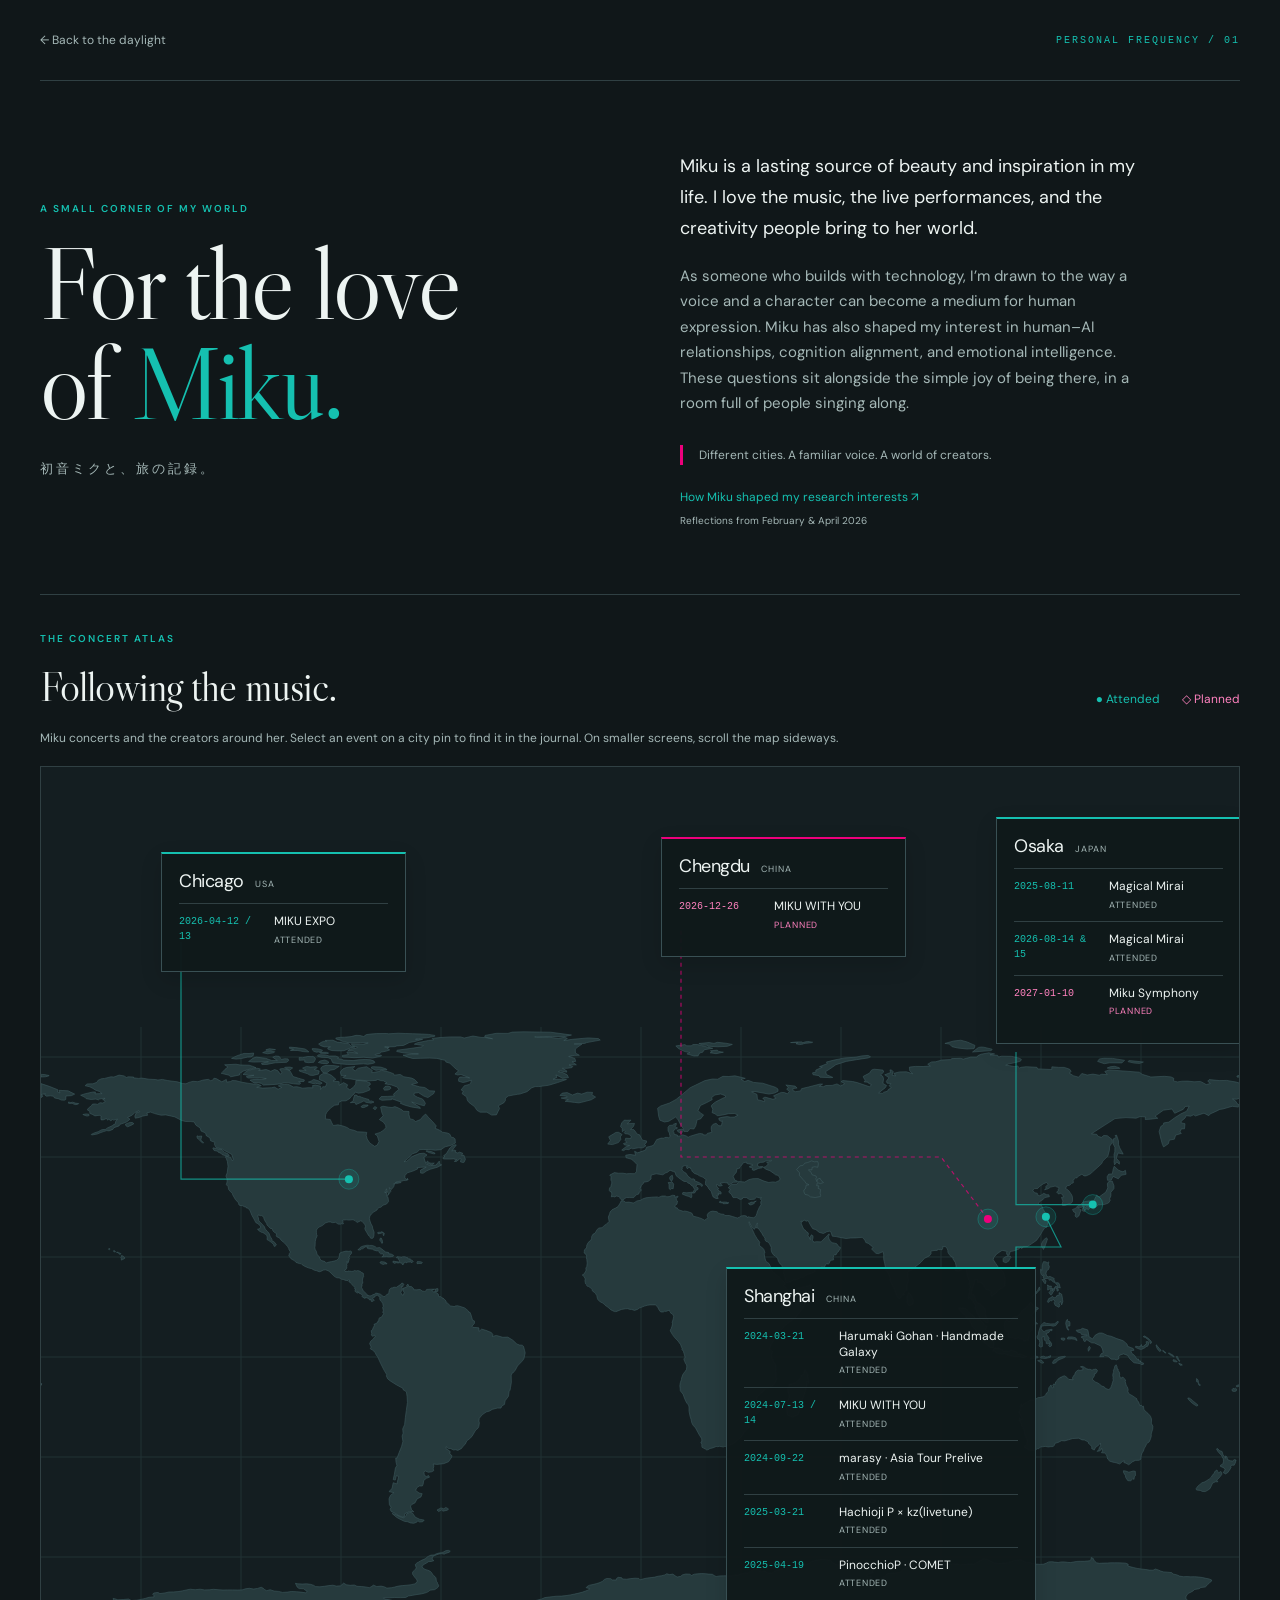
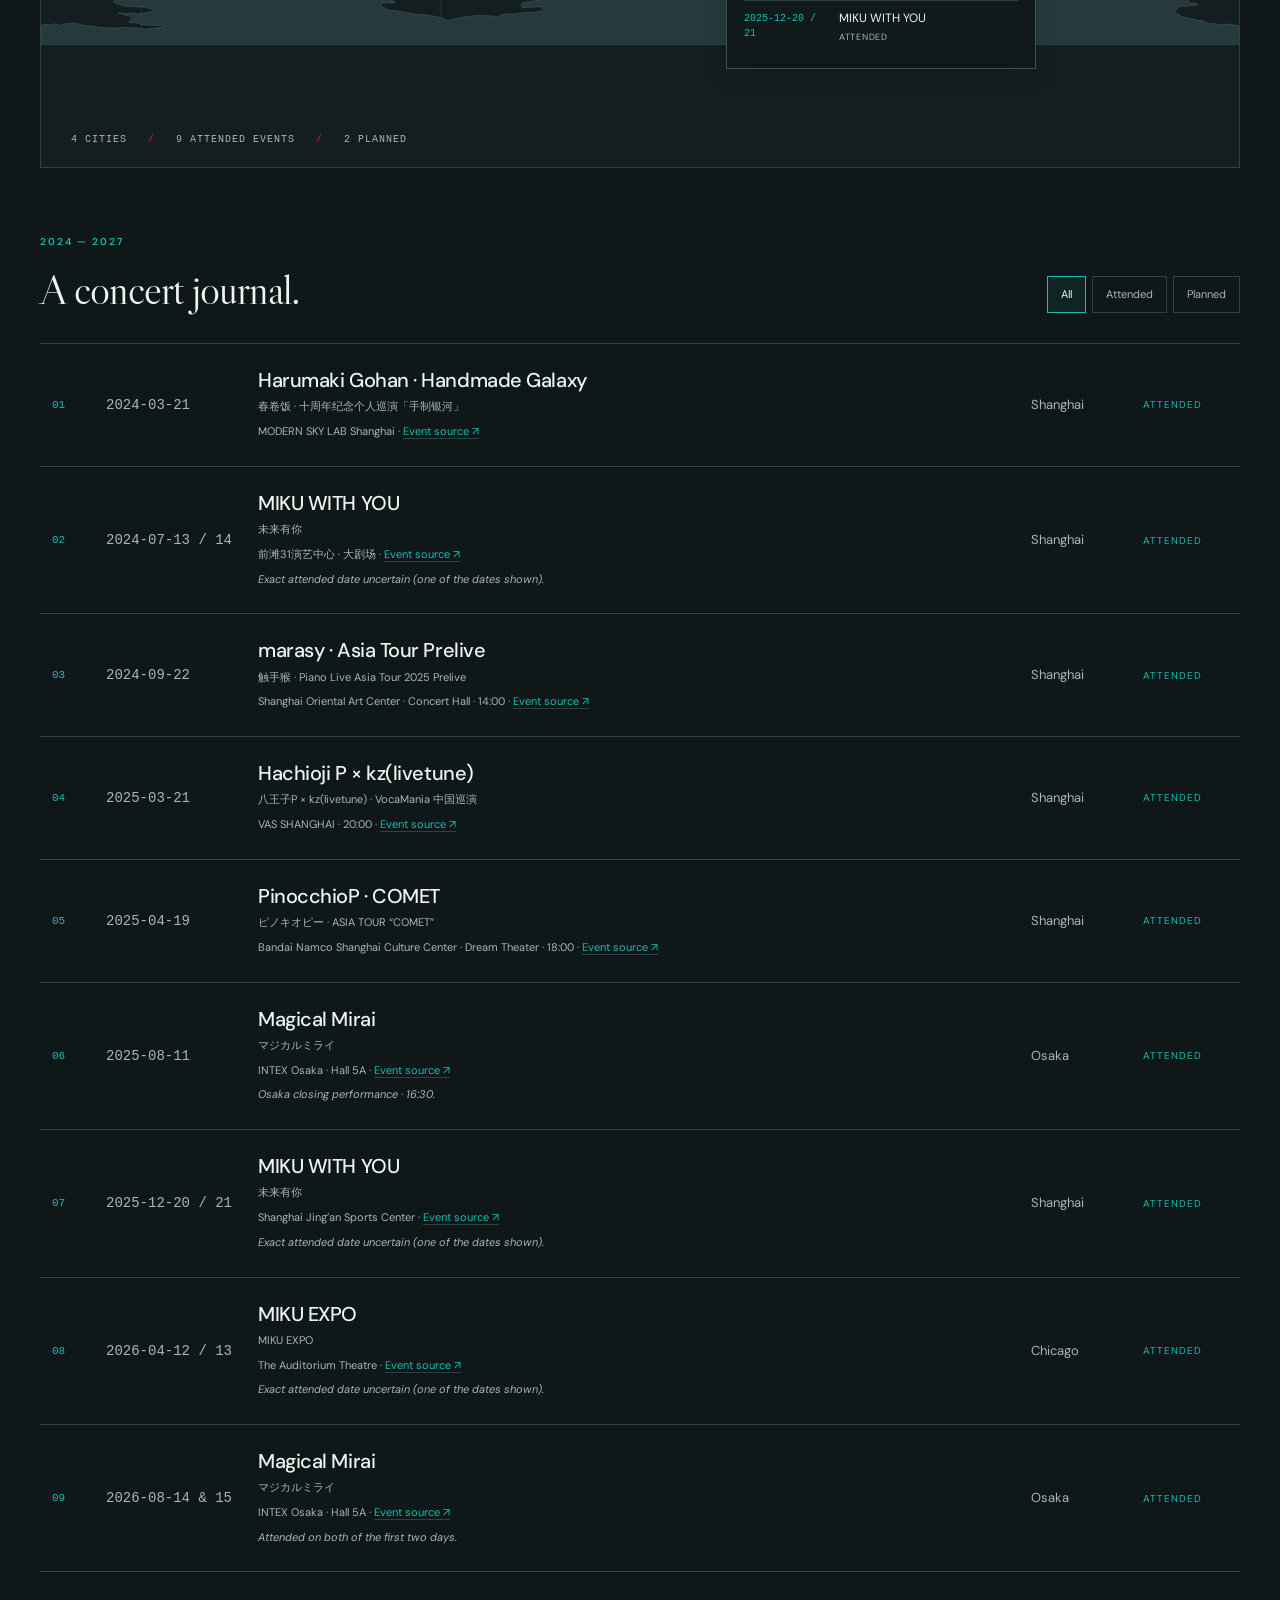
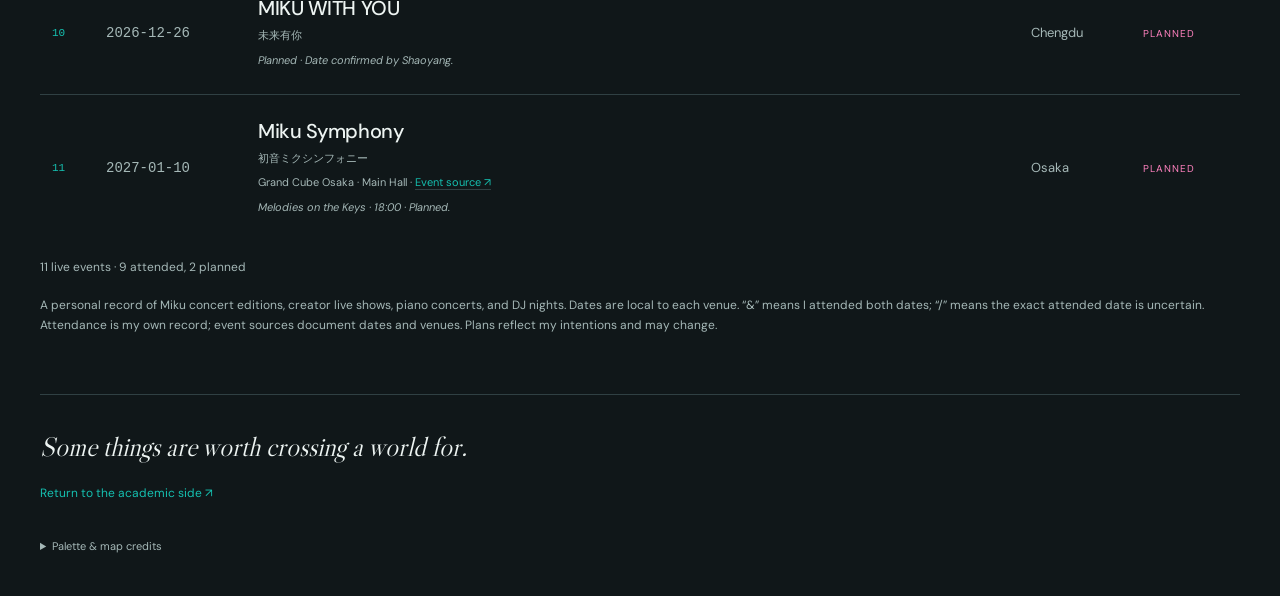
==== commit b51df40d: "Move Shanghai concert card up and trim map whitespace" ====
--- a/39/index.html
+++ b/39/index.html
@@ -1 +1 @@
-<!doctype html><html lang="en"><head><meta charset="utf-8"><meta name="viewport" content="width=device-width,initial-scale=1"><title>Miku · A concert journal · Shaoyang Zhang</title><meta name="description" content="A personal concert journal: Hatsune Miku, music, and the places it has taken me."><meta name="theme-color" content="#f8f7f3"><link rel="canonical" href="https://oniongreen123.github.io/39/"><meta property="og:title" content="Miku · A concert journal · Shaoyang Zhang"><meta property="og:description" content="A personal concert journal: Hatsune Miku, music, and the places it has taken me."><meta property="og:type" content="website"><meta property="og:url" content="https://oniongreen123.github.io/39/"><meta property="og:image" content="https://oniongreen123.github.io/assets/social-card.png"><meta name="twitter:card" content="summary_large_image"><link rel="icon" href="/assets/favicon.svg" type="image/svg+xml"><link rel="stylesheet" href="/assets/style.css"><script defer src="/assets/site.js"></script><script type="application/ld+json">{"@context": "https://schema.org", "@type": "Person", "name": "Shaoyang Zhang", "alternateName": ["张劭扬", "Onion Green"], "url": "https://oniongreen123.github.io", "email": "mailto:onionzsy@umich.edu", "sameAs": ["https://github.com/OnionGreen123", "https://www.linkedin.com/in/shaoyang-zhang-82861a33b"], "affiliation": {"@type": "CollegeOrUniversity", "name": "University of Michigan"}, "knowsAbout": ["Mechanistic interpretability", "World-model safety", "Human–AI interaction"]}</script><meta name="robots" content="noindex,follow"><link rel="stylesheet" href="/assets/miku.css"><script defer src="/assets/miku.js"></script></head><body class="miku-page"><a class="skip" href="#main">Skip to content</a><header class="site-header"><div class="wrap header-inner"><a class="wordmark" href="/" aria-label="Shaoyang Zhang, home"><span class="monogram" aria-hidden="true">sz</span>Shaoyang Zhang</a><button class="menu-toggle" aria-controls="main-nav" aria-expanded="false">Menu</button><nav id="main-nav" aria-label="Main navigation"><a href="/">Home</a><a href="/research/">Research</a><a href="/publications/">Work</a><a href="/projects/">Projects</a><a href="/notes/">Notes</a><a href="/about/">About</a><a class="cv-link" href="/cv/">CV ↗</a></nav></div></header><main id="main" class="wrap"><div class="miku-top"><a href="/about/">← Back to the daylight</a><span>PERSONAL FREQUENCY / 01</span></div><section class="miku-hero"><div><span class="eyebrow">A small corner of my world</span><h1>For the love<br>of <em>Miku.</em></h1><p class="miku-jp" lang="ja">初音ミクと、旅の記録。</p></div><div class="miku-intro"><p>Miku is a lasting source of beauty and inspiration in my life. I love the music, the live performances, and the creativity people bring to her world.</p><p>As someone who builds with technology, I’m drawn to the way a voice and a character can become a medium for human expression. Miku has also shaped my interest in human–AI relationships, cognition alignment, and emotional intelligence. These questions sit alongside the simple joy of being there, in a room full of people singing along.</p><span class="small-signature">Different cities. A familiar voice. A world of creators.</span><a class="miku-research-note" href="/notes/miku-and-my-research-interests/">How Miku shaped my research interests ↗<small>Reflections from February &amp; April 2026</small></a></div></section><section class="atlas-section"><div class="atlas-heading"><div><span class="eyebrow">The concert atlas</span><h2>Following the music.</h2></div><div class="legend"><span>● Attended</span><span>◇ Planned</span></div></div><p class="map-hint">Miku concerts and the creators around her. Select an event on a city pin to find it in the journal. On smaller screens, scroll the map sideways.</p><div class="map-scroll" tabindex="0" role="region" aria-label="Scrollable concert world map"><div class="map-canvas"><svg class="world" viewBox="0 0 1200 1280" role="img" aria-label="World map of concerts in Chicago, Chengdu, Shanghai and Osaka"><g class="graticule"><path d="M0 290H1200"/><path d="M0 390H1200"/><path d="M0 490H1200"/><path d="M0 590H1200"/><path d="M0 690H1200"/><path d="M0 790H1200"/><path d="M100 260V860"/><path d="M200 260V860"/><path d="M300 260V860"/><path d="M400 260V860"/><path d="M500 260V860"/><path d="M600 260V860"/><path d="M700 260V860"/><path d="M800 260V860"/><path d="M900 260V860"/><path d="M1000 260V860"/><path d="M1100 260V860"/></g><g class="land"><path d="M404.6,786.4 L403.2,787.2 L400.7,786.6 L398.0,787.0 L395.7,787.8 L393.3,788.7 L391.6,789.7 L391.2,791.1 L391.4,792.4 L392.9,793.6 L390.6,794.4 L387.5,794.7 L385.7,795.9 L383.7,797.0 L381.6,798.5 L381.1,799.8 L382.3,801.3 L384.1,802.4 L386.8,803.2 L389.3,804.3 L390.7,805.7 L391.4,807.0 L392.4,808.4 L394.0,809.6 L395.0,810.9 L395.4,814.2 L396.4,815.5 L396.7,816.9 L397.7,818.2 L397.2,820.1 L395.4,821.6 L393.5,822.7 L389.0,823.2 L387.5,824.5 L385.5,825.6 L380.5,826.9 L376.0,827.5 L371.8,828.3 L367.3,829.0 L364.7,830.5 L359.3,830.6 L353.4,830.5 L348.1,830.8 L342.5,830.8 L343.6,832.1 L348.7,832.8 L352.4,833.7 L354.5,835.0 L350.8,836.1 L345.0,835.7 L340.2,836.6 L340.1,838.1 L339.9,839.5 L343.8,840.6 L344.6,842.0 L348.8,843.3 L355.9,843.8 L361.9,844.8 L366.6,845.9 L372.7,847.0 L381.0,847.6 L389.1,848.5 L394.8,849.6 L401.0,850.7 L404.3,852.4 L405.9,853.7 L410.0,852.5 L415.5,851.4 L421.3,850.3 L428.2,849.4 L434.1,848.5 L442.4,848.4 L450.6,848.9 L457.3,849.7 L459.5,848.2 L464.1,847.1 L472.5,847.1 L479.1,846.3 L485.4,845.6 L492.3,845.1 L499.7,844.4 L504.8,843.5 L502.5,842.3 L501.0,841.1 L501.0,839.7 L494.6,839.9 L487.7,840.4 L481.2,840.4 L480.3,839.1 L480.7,836.5 L482.2,835.7 L487.0,834.9 L492.6,834.1 L496.7,833.0 L500.7,832.0 L503.7,830.6 L508.3,830.0 L512.8,829.5 L515.1,829.2 L520.2,829.1 L525.1,828.6 L529.3,827.9 L533.3,827.1 L537.0,826.3 L541.6,825.1 L544.5,824.0 L547.7,822.9 L548.6,821.6 L545.1,820.7 L546.3,819.3 L548.5,818.2 L552.0,817.5 L555.6,816.6 L559.0,815.5 L561.6,814.2 L563.3,812.5 L565.7,811.5 L569.7,811.7 L571.3,812.9 L575.3,813.0 L575.4,811.7 L577.1,810.3 L580.7,810.7 L581.5,812.0 L585.5,812.2 L589.8,811.6 L594.0,811.2 L597.8,811.4 L599.2,812.8 L602.9,811.7 L606.3,811.0 L610.1,810.6 L613.8,810.1 L617.2,809.2 L620.9,808.7 L623.8,807.9 L625.8,806.7 L628.3,807.6 L631.8,807.1 L634.2,808.8 L636.1,810.0 L639.8,809.3 L641.3,807.9 L644.7,807.0 L649.1,807.2 L650.4,808.5 L653.2,807.2 L656.8,806.8 L660.7,806.6 L664.2,806.7 L667.9,807.1 L671.5,807.3 L673.1,808.5 L675.2,809.5 L678.9,808.9 L682.8,808.8 L686.6,808.8 L690.3,808.7 L693.6,808.2 L697.2,807.8 L700.1,806.8 L703.2,806.2 L706.6,805.9 L709.2,804.9 L711.0,802.9 L712.9,801.8 L716.4,802.3 L717.7,803.6 L720.5,804.4 L724.0,804.1 L726.4,805.4 L728.8,806.3 L732.2,805.4 L733.4,803.9 L736.4,803.3 L739.9,802.1 L743.1,801.6 L747.0,800.9 L749.7,800.2 L752.4,799.4 L755.0,798.6 L758.1,799.0 L761.1,797.8 L763.3,796.8 L766.4,796.9 L769.2,796.0 L769.8,794.8 L772.6,793.8 L775.4,793.1 L778.7,792.6 L781.8,792.3 L784.7,792.5 L787.9,792.9 L790.5,793.8 L790.9,795.3 L793.8,796.5 L795.8,797.5 L799.8,797.9 L802.0,798.9 L804.8,799.8 L808.0,800.0 L810.6,799.4 L813.5,797.9 L816.6,798.7 L819.9,799.1 L823.0,799.5 L826.3,799.8 L829.6,799.8 L832.4,803.4 L832.2,804.3 L831.9,805.9 L828.7,806.8 L826.0,808.1 L826.5,809.5 L830.2,809.5 L829.8,810.8 L828.1,812.1 L826.5,813.6 L829.0,814.7 L832.9,815.1 L836.7,814.4 L838.6,813.0 L839.7,811.7 L841.5,810.6 L843.6,809.6 L844.5,808.3 L846.2,806.6 L848.3,806.3 L852.1,806.1 L855.4,805.7 L858.8,805.2 L860.4,803.8 L861.4,802.5 L863.7,801.2 L867.0,800.3 L869.8,799.6 L871.6,798.4 L873.5,797.8 L875.9,797.2 L879.3,797.6 L882.3,797.2 L885.5,796.8 L889.2,797.0 L891.6,796.0 L893.3,793.7 L894.5,794.7 L896.1,796.3 L898.9,797.0 L902.1,797.3 L905.3,796.9 L908.7,797.1 L911.8,797.2 L913.9,796.9 L916.7,797.1 L919.3,797.8 L922.3,797.3 L925.9,797.3 L928.9,796.9 L932.4,797.3 L934.6,796.2 L936.3,795.0 L938.6,794.0 L942.8,791.4 L944.9,791.9 L947.5,792.9 L949.7,794.1 L953.9,796.2 L957.2,796.3 L960.3,796.3 L963.9,795.9 L967.5,795.4 L970.2,794.4 L972.5,793.4 L976.2,793.3 L978.7,792.5 L981.3,793.2 L983.0,794.3 L985.3,795.4 L989.0,795.3 L991.3,796.2 L995.3,797.1 L999.4,797.4 L1002.9,797.1 L1005.5,796.0 L1007.7,794.9 L1010.7,794.7 L1013.7,795.1 L1017.2,795.5 L1020.3,794.9 L1023.3,794.9 L1026.3,795.3 L1029.3,795.6 L1032.3,795.0 L1035.9,794.4 L1039.3,794.3 L1043.1,794.3 L1046.2,794.0 L1049.2,793.7 L1050.1,792.0 L1050.2,790.5 L1052.3,791.5 L1052.9,793.1 L1054.0,794.5 L1055.4,795.7 L1058.2,796.3 L1062.0,796.1 L1066.4,796.0 L1069.4,795.8 L1073.7,795.8 L1076.9,795.8 L1081.2,795.9 L1085.0,796.2 L1087.3,797.3 L1086.7,798.6 L1088.8,799.6 L1092.4,800.5 L1096.1,801.4 L1100.4,802.0 L1104.9,802.5 L1108.3,803.1 L1112.1,803.2 L1114.3,802.0 L1117.2,802.9 L1119.8,804.1 L1122.7,804.9 L1126.8,805.2 L1130.6,805.6 L1132.2,807.0 L1136.0,807.9 L1138.6,809.1 L1142.3,809.7 L1146.1,809.6 L1149.7,809.8 L1153.7,809.7 L1157.7,810.0 L1161.4,810.5 L1164.9,811.3 L1168.3,812.0 L1170.7,813.0 L1170.3,814.4 L1168.5,815.7 L1167.0,817.3 L1165.9,818.5 L1164.3,820.0 L1159.9,820.5 L1158.0,821.8 L1153.6,822.5 L1152.1,823.9 L1149.9,825.2 L1147.4,826.3 L1146.1,827.8 L1145.2,829.1 L1144.9,830.7 L1145.0,832.0 L1146.9,833.4 L1147.6,834.7 L1149.1,835.9 L1155.3,836.4 L1156.7,837.9 L1150.6,838.5 L1145.6,839.3 L1139.2,839.4 L1136.4,841.4 L1135.8,843.1 L1134.4,844.4 L1132.6,845.7 L1137.1,846.9 L1138.8,848.3 L1141.6,849.6 L1145.7,850.8 L1150.3,851.9 L1155.3,853.0 L1163.0,854.1 L1164.7,855.9 L1174.3,856.6 L1174.9,856.9 L1177.4,857.9 L1186.6,857.0 L1194.3,858.1 L1200.0,859.0 L1200.0,877.6 L0.0,877.6 L0.0,859.0 L0.2,859.0 L3.1,857.0 L9.1,858.1 L9.5,857.9 L10.5,857.6 L11.6,857.3 L12.6,857.0 L13.1,856.8 L13.6,856.8 L13.9,856.9 L18.7,858.4 L22.9,856.9 L23.7,856.7 L33.5,856.1 L36.7,856.9 L38.2,857.3 L43.3,858.5 L52.7,859.4 L60.2,860.5 L73.1,861.3 L82.7,860.4 L96.9,861.0 L104.9,862.1 L113.7,861.1 L123.0,860.1 L123.7,858.5 L110.6,858.3 L99.8,857.5 L97.0,856.1 L88.0,855.4 L88.6,853.8 L89.9,852.3 L91.1,851.0 L90.5,849.6 L84.9,848.6 L82.4,847.3 L77.2,846.2 L85.3,846.5 L93.0,845.9 L97.8,847.1 L103.8,846.0 L109.3,844.7 L111.9,843.5 L110.8,842.1 L106.5,841.1 L101.6,840.1 L94.7,839.9 L88.7,839.4 L82.2,839.1 L80.1,837.7 L75.8,836.6 L73.2,835.4 L72.1,831.4 L73.7,831.7 L76.8,832.8 L82.2,832.5 L87.5,832.0 L90.3,833.5 L95.6,833.2 L100.0,832.4 L104.2,831.4 L108.0,830.3 L113.0,829.9 L112.9,828.6 L111.7,827.3 L112.7,826.0 L117.0,825.4 L118.9,826.6 L124.0,825.9 L127.9,825.0 L132.6,824.9 L137.1,824.6 L141.6,823.8 L145.2,823.0 L149.3,822.2 L151.9,822.5 L154.2,822.7 L159.1,822.2 L163.6,822.9 L168.2,822.8 L172.5,822.3 L177.0,822.7 L182.0,823.0 L186.6,822.9 L191.5,822.9 L196.4,823.0 L201.0,822.9 L204.4,821.8 L208.4,821.3 L212.6,822.0 L216.6,821.4 L220.2,820.2 L222.3,821.3 L223.5,822.5 L225.7,823.7 L229.1,822.7 L233.1,824.0 L237.6,824.4 L241.5,825.4 L246.2,825.1 L250.4,824.5 L255.4,824.7 L259.9,825.1 L264.5,825.8 L266.3,824.3 L264.1,823.1 L262.5,821.8 L258.2,821.6 L256.3,820.2 L255.6,818.9 L254.4,816.3 L256.9,816.8 L261.3,817.0 L265.6,816.8 L269.5,817.3 L272.9,818.4 L274.4,819.6 L278.9,819.8 L283.2,819.3 L287.8,818.6 L291.9,818.2 L295.3,819.1 L299.7,818.8 L302.6,816.1 L305.3,817.7 L309.1,818.3 L313.3,818.0 L316.0,819.3 L320.4,819.5 L324.4,819.9 L328.4,820.7 L331.0,819.3 L332.3,818.1 L335.7,819.5 L340.2,819.1 L343.6,819.9 L345.9,821.1 L350.4,820.7 L353.8,820.0 L357.2,819.1 L361.3,818.6 L366.0,818.2 L370.2,817.7 L373.5,816.9 L375.4,815.8 L376.2,814.3 L375.8,812.8 L374.8,811.5 L373.6,810.1 L372.6,808.7 L371.7,807.4 L371.5,806.1 L371.8,804.7 L373.4,803.4 L374.7,801.9 L375.2,800.5 L374.6,799.0 L374.2,797.6 L375.8,796.0 L377.7,795.0 L379.8,793.7 L382.1,792.6 L384.8,791.5 L386.1,790.0 L387.9,789.0 L390.0,788.1 L393.2,787.9 L395.3,786.8 L397.6,786.1 L400.4,785.7 L402.8,784.8 L404.7,783.7 L407.3,783.3 L409.3,784.2 L408.0,785.4 L404.6,786.4Z"/><path d="M374.2,750.1 L378.5,752.2 L383.2,753.1 L381.7,754.8 L378.5,755.0 L376.8,753.8 L375.7,755.2 L372.8,756.3 L369.2,755.9 L366.8,754.8 L363.3,754.3 L359.1,752.3 L355.7,750.4 L351.1,746.5 L353.9,747.2 L358.6,749.6 L363.0,750.9 L364.7,749.2 L365.8,746.8 L368.8,745.4 L371.2,745.8 L371.2,745.8 L372.5,747.4 L374.2,750.1Z"/><path d="M404.8,740.4 L407.5,741.9 L406.5,743.2 L402.0,744.2 L400.5,743.0 L397.7,744.6 L396.0,743.0 L400.0,740.9 L402.8,741.8 L404.8,740.4Z"/><path d="M834.3,735.4 L829.1,735.7 L829.1,733.8 L829.6,732.3 L829.8,731.6 L831.9,732.7 L835.1,733.2 L835.2,733.8 L834.3,735.4Z"/><path d="M1084.7,704.0 L1087.9,705.2 L1089.7,704.7 L1092.3,704.0 L1094.3,704.3 L1094.5,708.5 L1093.4,709.7 L1093.0,712.5 L1091.9,711.5 L1089.6,714.0 L1088.9,713.8 L1086.8,713.7 L1084.8,710.7 L1084.3,708.4 L1082.4,705.3 L1082.5,703.7 L1084.7,704.0Z"/><path d="M1176.7,704.4 L1177.5,705.9 L1179.9,704.4 L1180.8,705.9 L1180.8,707.4 L1179.6,709.1 L1177.4,711.7 L1175.7,713.1 L1176.9,714.8 L1174.4,714.8 L1171.5,716.2 L1170.6,718.5 L1168.7,722.0 L1166.1,723.6 L1164.4,724.6 L1161.4,724.5 L1159.2,723.4 L1155.6,723.1 L1155.0,721.8 L1156.8,719.2 L1161.0,715.7 L1163.2,715.1 L1165.6,713.7 L1168.4,711.9 L1170.4,710.0 L1171.9,707.4 L1173.2,706.5 L1173.7,704.6 L1176.0,702.9 L1176.7,704.4Z"/><path d="M1182.0,687.6 L1184.5,691.3 L1184.5,688.9 L1186.0,689.9 L1186.5,692.5 L1189.2,693.7 L1191.5,694.0 L1193.4,692.6 L1195.1,693.0 L1194.2,696.2 L1193.2,698.2 L1190.7,698.2 L1189.8,699.2 L1190.1,700.8 L1189.6,701.4 L1188.4,703.3 L1186.7,705.7 L1184.1,707.1 L1183.6,706.2 L1182.2,705.7 L1184.1,702.8 L1183.0,700.9 L1179.4,699.4 L1179.5,698.2 L1181.9,696.9 L1182.5,694.2 L1182.3,691.9 L1181.0,689.6 L1181.1,688.9 L1179.5,687.5 L1176.8,684.4 L1175.5,681.9 L1176.7,681.6 L1178.5,683.6 L1181.1,684.5 L1182.0,687.6Z"/><path d="M1157.1,638.2 L1155.8,639.1 L1154.0,638.1 L1151.6,636.5 L1149.4,634.6 L1147.2,632.2 L1146.8,631.0 L1148.2,631.0 L1150.1,632.2 L1151.5,633.4 L1152.6,634.4 L1155.3,636.6 L1157.1,638.2Z"/><path d="M1194.6,621.2 L1195.7,622.2 L1195.2,624.1 L1193.1,624.5 L1191.3,624.1 L1191.0,622.6 L1192.2,621.3 L1193.8,621.8 L1194.6,621.2Z"/><path d="M1197.9,619.3 L1195.8,620.0 L1195.3,618.7 L1197.0,618.0 L1198.0,617.8 L1200.0,616.7 L1200.0,618.4 L1197.9,619.3Z"/><path d="M0.3,618.2 L0.0,618.4 L0.0,616.7 L0.7,616.5 L0.3,618.2Z"/><path d="M1159.5,618.1 L1158.4,618.6 L1157.3,617.0 L1157.4,616.1 L1159.5,618.1Z"/><path d="M1157.0,612.7 L1157.6,615.6 L1156.7,615.1 L1156.0,615.3 L1155.5,614.3 L1155.4,611.6 L1157.0,612.7Z"/><path d="M766.9,607.8 L767.4,612.1 L768.3,613.7 L767.9,615.4 L767.3,616.5 L766.2,614.4 L765.6,615.4 L766.2,618.1 L765.9,619.6 L765.0,620.4 L764.8,623.4 L763.5,627.5 L761.8,632.3 L759.8,639.0 L758.5,643.9 L757.0,648.0 L754.3,648.9 L751.4,650.4 L749.4,649.5 L746.8,648.2 L745.9,646.3 L745.7,643.2 L744.5,640.4 L744.2,637.8 L744.8,635.3 L746.3,634.7 L746.3,633.5 L747.9,630.8 L748.2,628.6 L747.4,626.9 L746.8,624.7 L746.5,621.4 L747.7,619.5 L748.2,617.2 L749.8,617.1 L751.7,616.4 L752.9,615.7 L754.4,615.7 L756.3,613.7 L759.0,611.5 L760.0,609.7 L759.6,608.2 L761.0,608.6 L762.8,606.2 L762.9,604.1 L764.0,602.5 L765.1,604.0 L766.0,605.5 L766.9,607.8Z"/><path d="M1078.5,608.6 L1079.7,611.3 L1081.9,610.0 L1083.0,611.5 L1084.6,612.9 L1084.2,614.5 L1085.0,617.5 L1085.5,619.2 L1086.3,619.7 L1087.2,622.7 L1086.9,624.5 L1088.0,626.9 L1091.6,628.8 L1093.9,630.4 L1096.2,632.0 L1095.7,632.8 L1097.6,635.0 L1098.9,638.9 L1100.3,638.1 L1101.6,639.6 L1102.4,639.1 L1103.0,642.8 L1105.4,645.0 L1106.9,646.3 L1109.5,649.2 L1110.5,652.0 L1110.5,654.0 L1110.3,656.2 L1111.9,659.2 L1111.7,662.3 L1111.1,664.0 L1110.2,667.1 L1110.3,669.1 L1109.6,671.7 L1108.2,674.9 L1105.7,676.6 L1104.5,679.4 L1103.4,681.1 L1102.4,684.1 L1101.1,685.9 L1100.3,688.5 L1099.8,691.0 L1100.0,692.1 L1098.1,693.3 L1094.3,693.4 L1091.3,694.9 L1089.7,696.3 L1087.7,697.8 L1085.0,696.2 L1082.9,695.6 L1083.4,693.8 L1081.6,694.4 L1078.7,697.0 L1075.8,696.0 L1073.9,695.5 L1072.0,695.2 L1068.8,694.2 L1066.6,692.0 L1066.0,689.3 L1065.2,687.5 L1063.6,686.1 L1060.4,685.7 L1061.5,684.0 L1060.7,681.4 L1059.1,683.8 L1056.1,684.4 L1057.8,682.5 L1058.3,680.5 L1059.6,678.7 L1059.4,676.1 L1056.7,679.1 L1054.6,680.3 L1053.3,683.1 L1050.7,681.7 L1050.8,679.8 L1048.7,677.3 L1047.0,675.9 L1047.6,675.1 L1043.3,673.0 L1041.0,672.9 L1037.8,671.2 L1031.8,671.5 L1027.5,672.8 L1023.7,673.9 L1020.5,673.7 L1017.0,675.5 L1014.1,676.3 L1013.4,678.2 L1012.2,679.6 L1009.4,679.7 L1007.3,680.0 L1004.3,679.4 L1001.9,679.8 L999.6,679.9 L997.7,681.8 L996.7,681.6 L995.0,682.6 L993.4,683.8 L991.0,683.6 L988.8,683.6 L985.2,681.4 L983.4,680.7 L983.5,678.7 L985.2,678.2 L985.7,677.4 L985.6,676.1 L986.0,673.7 L985.6,671.6 L983.9,668.0 L983.3,666.0 L983.5,664.0 L982.1,661.7 L982.1,660.6 L980.6,659.2 L980.2,656.5 L978.3,653.7 L977.8,652.2 L979.3,653.7 L978.1,650.4 L979.8,651.5 L980.8,652.8 L980.7,651.0 L979.1,648.2 L978.8,647.1 L978.0,646.1 L978.3,644.0 L979.0,643.2 L979.5,641.4 L979.1,639.3 L980.5,636.8 L980.8,639.5 L982.2,637.0 L984.9,635.9 L986.5,634.4 L989.0,633.1 L990.6,632.8 L991.5,633.2 L994.1,631.9 L996.1,631.5 L996.6,630.7 L997.5,630.4 L999.4,630.5 L1002.9,629.5 L1004.7,627.9 L1005.5,626.0 L1007.5,624.2 L1007.6,622.8 L1007.7,620.9 L1010.0,617.9 L1011.4,620.9 L1012.9,620.2 L1011.7,618.6 L1012.7,616.9 L1014.2,617.6 L1014.6,614.9 L1016.4,613.2 L1017.2,611.8 L1018.9,611.2 L1019.0,610.2 L1020.4,610.6 L1020.5,609.8 L1021.9,609.2 L1023.6,608.8 L1026.0,610.4 L1027.9,612.5 L1030.0,612.5 L1032.1,612.8 L1031.4,610.9 L1033.0,608.1 L1034.5,607.1 L1033.9,606.3 L1035.4,604.2 L1037.4,603.0 L1039.1,603.4 L1041.9,602.8 L1041.9,601.0 L1039.4,599.8 L1041.2,599.3 L1043.4,600.2 L1045.2,601.6 L1048.0,602.5 L1048.9,602.1 L1051.0,603.2 L1052.9,602.2 L1054.2,602.5 L1055.0,601.8 L1056.5,603.6 L1055.6,605.5 L1054.4,606.9 L1053.2,607.0 L1053.6,608.4 L1052.6,610.2 L1051.4,611.9 L1051.7,612.9 L1054.3,614.9 L1056.9,616.0 L1058.6,617.2 L1061.0,619.3 L1062.0,619.3 L1063.7,620.2 L1064.2,621.3 L1067.4,622.5 L1069.6,621.3 L1070.2,619.4 L1070.9,617.8 L1071.3,615.9 L1072.3,613.1 L1071.9,611.4 L1072.1,610.4 L1071.7,608.3 L1072.2,605.7 L1072.8,605.0 L1072.3,603.8 L1073.1,601.9 L1073.7,600.0 L1073.8,599.0 L1075.1,597.7 L1076.0,599.4 L1076.2,601.6 L1077.1,602.0 L1077.2,603.5 L1078.4,605.3 L1078.7,607.3 L1078.5,608.6Z"/><path d="M1140.4,597.0 L1141.3,598.2 L1139.0,598.2 L1137.7,596.0 L1139.7,596.9 L1140.4,597.0Z"/><path d="M1002.4,596.1 L1001.0,596.2 L996.6,593.7 L999.7,593.0 L1001.4,594.1 L1002.6,595.2 L1002.4,596.1Z"/><path d="M1136.2,594.8 L1134.9,594.9 L1132.8,594.6 L1132.1,594.0 L1132.3,592.6 L1134.5,593.2 L1135.6,593.9 L1136.2,594.8Z"/><path d="M1138.9,593.9 L1138.4,594.5 L1136.0,591.5 L1135.3,589.4 L1136.4,589.4 L1137.6,592.2 L1138.9,593.9Z"/><path d="M1014.8,595.8 L1011.9,596.6 L1011.5,596.1 L1011.8,594.9 L1013.3,592.8 L1016.6,591.4 L1017.0,590.6 L1019.8,589.8 L1022.1,589.6 L1023.2,589.2 L1024.5,589.6 L1023.2,590.6 L1019.8,592.1 L1017.0,593.2 L1014.8,595.8Z"/><path d="M993.0,588.6 L994.2,589.5 L996.3,589.2 L997.1,590.7 L993.2,591.4 L990.9,591.9 L989.1,591.9 L990.3,589.8 L992.1,589.8 L993.0,588.6Z"/><path d="M1009.7,588.6 L1009.2,590.5 L1004.2,591.5 L999.7,591.1 L999.7,589.8 L1002.4,589.1 L1004.5,590.1 L1006.7,589.9 L1009.7,588.6Z"/><path d="M1132.9,589.4 L1133.1,590.1 L1130.4,588.6 L1128.6,587.4 L1127.4,586.2 L1127.9,585.8 L1129.4,586.7 L1132.1,588.3 L1132.9,589.4Z"/><path d="M1125.1,585.9 L1124.5,586.1 L1123.0,585.3 L1121.6,583.9 L1121.8,583.3 L1123.8,584.8 L1125.1,585.9Z"/><path d="M962.1,583.9 L968.5,584.3 L969.2,582.8 L975.4,584.5 L976.6,586.8 L981.6,587.4 L985.7,589.5 L981.9,590.9 L978.2,589.5 L975.2,589.6 L971.7,589.3 L968.6,588.7 L964.8,587.3 L962.3,587.0 L960.9,587.4 L954.8,586.0 L954.3,584.4 L951.2,584.2 L953.5,580.8 L957.6,581.0 L960.2,582.4 L961.6,582.7 L962.1,583.9Z"/><path d="M1049.1,581.9 L1047.4,584.3 L1047.0,581.7 L1047.6,580.4 L1048.3,579.2 L1049.1,580.3 L1049.1,581.9Z"/><path d="M1119.6,584.1 L1118.7,584.4 L1117.2,583.1 L1115.8,580.8 L1115.0,578.1 L1115.5,577.8 L1115.9,578.8 L1116.9,579.6 L1118.5,581.9 L1120.1,583.1 L1119.6,584.1Z"/><path d="M1106.6,579.3 L1104.9,579.6 L1104.3,580.6 L1102.5,581.5 L1100.8,582.3 L1099.0,582.3 L1096.3,581.3 L1094.4,580.3 L1094.7,579.2 L1097.7,579.7 L1099.5,579.4 L1100.0,577.7 L1100.5,577.7 L1100.8,579.5 L1102.7,579.3 L1103.6,578.0 L1105.5,576.8 L1105.1,574.7 L1107.1,574.6 L1107.8,575.2 L1107.7,577.2 L1106.6,579.3Z"/><path d="M1024.2,572.2 L1022.9,573.4 L1020.6,572.7 L1020.0,571.2 L1023.3,571.0 L1024.2,572.2Z"/><path d="M1034.9,570.9 L1036.1,573.6 L1033.3,572.2 L1030.5,571.9 L1028.6,572.1 L1026.3,572.0 L1027.1,570.0 L1031.2,569.9 L1034.9,570.9Z"/><path d="M1110.5,575.9 L1109.4,576.8 L1108.8,574.7 L1108.0,573.4 L1106.5,572.2 L1104.6,570.7 L1102.2,569.7 L1103.1,568.8 L1104.9,569.8 L1106.1,570.6 L1107.5,571.4 L1108.8,572.9 L1110.1,574.0 L1110.5,575.9Z"/><path d="M1047.1,564.1 L1048.1,569.8 L1051.5,571.9 L1054.3,568.1 L1058.1,566.0 L1061.1,566.0 L1063.9,567.2 L1066.4,568.5 L1070.0,569.2 L1075.8,571.6 L1081.9,573.6 L1084.2,575.4 L1086.1,577.2 L1086.6,579.3 L1092.2,581.5 L1093.0,583.3 L1089.9,583.7 L1090.6,586.1 L1093.6,588.4 L1095.8,592.1 L1097.7,592.0 L1097.6,593.6 L1100.1,594.2 L1099.1,594.8 L1102.7,596.3 L1102.3,597.4 L1100.1,597.6 L1099.3,596.7 L1096.4,596.3 L1093.0,595.8 L1090.5,593.5 L1088.6,591.6 L1086.8,588.5 L1082.5,586.9 L1079.7,587.9 L1077.6,589.1 L1078.0,591.7 L1075.4,592.9 L1073.6,592.3 L1070.1,592.2 L1067.1,589.3 L1063.8,588.6 L1062.9,589.6 L1058.7,589.7 L1060.1,586.8 L1062.2,585.8 L1061.4,582.0 L1059.8,579.0 L1053.3,576.0 L1050.5,575.8 L1045.5,572.5 L1044.6,574.2 L1043.3,574.5 L1042.5,573.2 L1042.5,571.7 L1040.0,570.0 L1043.6,568.7 L1045.9,568.8 L1045.7,567.8 L1040.8,567.8 L1039.5,565.7 L1036.5,565.1 L1035.1,563.3 L1039.6,562.5 L1041.3,561.3 L1046.6,562.8 L1047.1,564.1Z"/><path d="M1017.5,555.0 L1014.8,558.5 L1012.3,559.2 L1009.1,558.5 L1003.5,558.7 L1000.6,559.2 L1000.1,561.8 L1003.1,565.0 L1004.9,563.4 L1011.1,562.2 L1010.9,563.8 L1009.4,563.3 L1008.0,565.4 L1005.0,566.7 L1008.2,571.2 L1007.6,572.5 L1010.6,576.5 L1010.5,578.8 L1008.8,579.9 L1007.5,578.6 L1009.1,575.8 L1005.8,577.1 L1005.0,576.1 L1005.4,574.8 L1003.0,572.7 L1003.2,569.3 L1001.0,570.3 L1001.3,574.5 L1001.4,579.5 L999.3,580.0 L997.9,579.0 L998.8,575.7 L998.3,572.3 L996.9,572.3 L995.9,569.9 L997.3,567.6 L997.7,564.8 L999.4,559.5 L1000.1,558.0 L1003.0,555.4 L1005.6,556.4 L1009.8,556.9 L1013.6,556.8 L1016.9,554.2 L1017.5,555.0Z"/><path d="M1029.0,556.0 L1028.8,559.1 L1027.1,558.7 L1026.6,560.9 L1027.9,562.8 L1027.0,563.2 L1025.7,560.9 L1024.7,556.4 L1025.3,553.6 L1026.4,552.3 L1026.7,554.3 L1028.6,554.6 L1029.0,556.0Z"/><path d="M952.7,580.7 L949.0,580.7 L946.2,577.8 L941.9,574.9 L940.5,572.8 L938.0,569.9 L936.3,567.2 L933.8,562.3 L930.9,559.4 L929.9,556.3 L928.7,553.6 L925.7,551.3 L923.9,548.3 L921.4,546.3 L917.9,542.5 L917.6,540.7 L919.8,540.8 L924.9,541.5 L927.9,544.9 L930.5,547.3 L932.3,548.8 L935.5,552.6 L938.9,552.6 L941.7,555.1 L943.6,558.0 L946.1,559.6 L944.8,562.5 L946.7,563.7 L947.9,563.8 L948.5,566.3 L949.6,568.3 L952.1,568.6 L953.7,570.8 L952.9,575.2 L952.7,580.7Z"/><path d="M992.9,553.5 L996.7,556.8 L992.7,557.2 L991.6,559.6 L991.7,562.8 L988.5,565.3 L988.4,568.8 L987.2,574.2 L986.7,572.9 L982.9,574.5 L981.6,572.3 L979.2,572.1 L977.5,571.0 L973.6,572.3 L972.3,570.6 L970.2,570.8 L967.4,570.4 L966.9,565.6 L965.2,564.6 L963.6,561.6 L963.2,558.5 L963.6,555.3 L965.5,552.9 L968.0,554.1 L970.6,553.5 L971.2,550.5 L972.7,549.8 L976.7,549.1 L979.0,546.3 L980.7,544.0 L982.0,542.7 L984.8,540.8 L987.4,538.3 L989.1,535.6 L990.4,535.5 L992.1,537.3 L992.3,538.9 L994.5,539.9 L997.3,540.9 L997.0,542.3 L994.8,542.5 L995.4,544.2 L992.9,545.4 L991.0,548.6 L993.5,551.9 L992.9,553.5Z"/><path d="M1021.3,530.3 L1021.6,532.6 L1021.8,534.6 L1020.7,537.9 L1019.4,534.3 L1017.9,536.0 L1018.9,538.6 L1018.0,540.3 L1014.1,538.3 L1013.1,535.7 L1014.1,534.0 L1012.0,532.4 L1011.0,533.8 L1009.4,533.7 L1007.0,535.6 L1006.4,534.6 L1007.7,531.6 L1009.8,530.6 L1011.6,529.3 L1012.8,530.9 L1015.3,530.0 L1015.9,528.4 L1018.2,528.3 L1018.0,525.6 L1020.7,527.2 L1021.0,529.0 L1021.3,530.3Z"/><path d="M870.7,538.1 L867.8,538.9 L866.2,536.1 L865.7,531.1 L867.2,525.3 L869.5,527.3 L871.0,529.8 L872.6,533.4 L872.1,537.1 L870.7,538.1Z"/><path d="M396.9,524.3 L394.1,524.7 L393.5,524.4 L394.5,523.4 L394.4,522.0 L396.3,521.6 L397.0,521.7 L396.9,524.3Z"/><path d="M1013.3,523.7 L1012.1,524.9 L1011.0,527.1 L1010.0,528.2 L1007.9,525.7 L1008.6,524.8 L1009.5,523.8 L1009.8,521.6 L1011.7,521.4 L1011.1,523.8 L1013.6,520.4 L1013.3,523.7Z"/><path d="M995.0,527.1 L990.6,530.5 L992.2,528.0 L994.6,525.8 L996.6,523.4 L998.4,519.9 L999.0,522.7 L996.8,524.7 L995.0,527.1Z"/><path d="M1006.3,518.0 L1008.3,519.1 L1010.4,519.1 L1010.3,520.6 L1008.8,522.1 L1006.7,523.1 L1006.6,521.5 L1006.8,519.7 L1006.3,518.0Z"/><path d="M1018.3,517.1 L1019.3,521.0 L1016.7,520.1 L1016.8,521.3 L1017.6,523.4 L1016.0,524.2 L1015.9,521.7 L1014.9,521.6 L1014.3,519.4 L1016.3,519.7 L1016.3,518.4 L1014.2,515.7 L1017.4,515.8 L1018.3,517.1Z"/><path d="M1005.1,513.9 L1004.2,516.9 L1002.8,515.2 L1001.1,512.5 L1003.9,512.6 L1005.1,513.9Z"/><path d="M1004.4,494.7 L1006.5,495.7 L1007.5,494.8 L1007.8,495.7 L1007.2,497.1 L1008.4,499.7 L1007.5,502.6 L1005.5,503.8 L1005.0,506.6 L1005.8,509.4 L1007.5,509.8 L1009.0,509.4 L1013.2,511.4 L1012.9,513.3 L1013.9,514.1 L1013.6,515.8 L1011.0,514.0 L1009.8,512.2 L1008.9,513.5 L1006.8,511.3 L1003.8,511.9 L1002.1,511.1 L1002.3,509.6 L1003.3,508.7 L1002.3,507.9 L1001.9,509.2 L1000.2,507.2 L999.7,505.6 L999.6,502.2 L1001.0,503.4 L1001.3,497.9 L1002.4,494.7 L1004.4,494.7Z"/><path d="M381.4,495.7 L380.5,496.6 L378.0,496.5 L376.1,496.7 L375.9,495.1 L376.3,494.6 L379.1,494.7 L380.8,495.0 L381.4,495.7Z"/><path d="M343.7,496.9 L342.6,497.5 L340.8,497.0 L338.9,495.7 L339.3,494.9 L340.7,494.6 L341.4,494.7 L343.7,495.1 L345.4,495.9 L346.0,496.9 L343.7,496.9Z"/><path d="M358.1,489.9 L361.0,490.4 L361.4,489.8 L364.0,489.8 L366.0,490.7 L366.8,490.7 L367.4,491.9 L369.3,491.8 L369.2,492.9 L370.6,493.0 L372.3,494.3 L371.0,495.7 L369.5,495.0 L367.9,495.1 L366.8,495.0 L366.2,495.6 L364.9,495.8 L364.4,495.0 L363.3,495.5 L362.0,497.9 L361.1,497.3 L361.0,496.3 L358.8,495.7 L357.2,496.0 L355.2,495.7 L353.6,496.4 L351.8,495.3 L352.1,494.1 L355.2,494.6 L357.7,494.9 L358.9,494.1 L357.4,492.6 L357.4,491.2 L355.3,490.7 L356.0,489.7 L358.1,489.9Z"/><path d="M967.8,494.1 L964.9,495.8 L962.2,494.7 L962.1,491.6 L963.7,490.0 L967.4,489.1 L969.3,489.1 L970.0,490.5 L968.6,492.0 L967.8,494.1Z"/><path d="M81.5,492.6 L81.0,493.2 L80.2,492.7 L80.3,491.7 L79.8,490.5 L79.9,490.1 L80.5,489.5 L80.3,488.8 L80.5,488.5 L80.7,488.5 L82.0,489.1 L82.6,489.4 L83.1,489.9 L84.0,491.1 L83.9,491.3 L82.6,492.1 L81.5,492.6Z"/><path d="M79.7,487.1 L78.6,487.4 L78.0,486.6 L77.7,486.4 L77.6,486.1 L78.0,485.8 L79.1,486.2 L80.0,486.7 L79.7,487.1Z"/><path d="M77.5,485.3 L77.4,485.6 L75.6,485.5 L75.8,485.1 L77.5,485.3Z"/><path d="M74.5,484.7 L74.3,484.9 L74.1,484.9 L72.9,484.8 L72.5,484.0 L72.4,483.8 L73.2,483.4 L73.5,483.6 L74.5,484.7Z"/><path d="M68.8,482.4 L68.5,482.8 L67.3,482.1 L67.5,481.9 L68.0,481.5 L68.8,481.6 L68.8,482.4Z"/><path d="M334.4,479.7 L335.7,480.9 L338.8,480.5 L340.0,481.4 L342.8,483.6 L344.9,485.2 L346.0,485.1 L348.0,485.8 L347.8,486.8 L350.2,487.0 L352.7,488.4 L352.3,489.2 L350.1,489.7 L347.9,489.9 L345.6,489.6 L340.8,489.9 L343.0,488.0 L341.7,487.0 L339.5,486.8 L338.4,485.8 L337.6,483.8 L335.7,483.9 L332.6,483.0 L331.6,482.2 L327.3,481.7 L326.1,481.0 L327.3,480.1 L324.1,479.9 L321.7,481.8 L320.3,481.8 L319.8,482.7 L318.2,483.1 L316.8,482.7 L318.5,481.6 L319.2,480.4 L320.7,479.6 L322.4,478.9 L325.0,478.5 L325.8,478.2 L328.7,478.4 L331.3,478.4 L334.4,479.7Z"/><path d="M341.6,476.1 L340.7,476.3 L339.9,474.3 L338.6,473.3 L339.4,471.0 L340.4,471.2 L341.5,474.1 L341.6,476.1Z"/><path d="M1003.9,479.6 L1002.5,482.5 L1000.7,479.5 L1000.4,476.9 L1002.3,473.4 L1005.0,470.7 L1006.5,471.8 L1005.9,473.9 L1003.9,479.6Z"/><path d="M340.6,466.2 L337.0,466.8 L336.7,465.4 L338.3,465.2 L340.5,465.3 L340.6,466.2Z"/><path d="M343.3,466.2 L342.8,468.7 L342.1,468.2 L342.2,466.4 L340.7,465.0 L340.7,464.6 L343.3,466.2Z"/><path d="M1048.8,439.5 L1049.2,440.7 L1047.3,442.8 L1046.0,441.7 L1044.3,442.5 L1043.4,444.6 L1041.2,443.6 L1041.2,441.9 L1043.1,439.8 L1045.0,440.2 L1046.3,438.7 L1048.8,439.5Z"/><path d="M715.3,434.1 L713.0,435.6 L713.2,436.3 L713.3,436.5 L709.9,438.0 L708.3,437.5 L707.5,436.1 L709.1,436.0 L709.3,436.0 L709.8,435.1 L712.2,435.2 L715.3,434.1Z"/><path d="M679.0,434.0 L680.8,435.2 L683.4,435.0 L685.9,435.2 L685.8,435.8 L687.6,435.4 L687.2,436.5 L682.4,436.8 L682.5,436.2 L678.4,435.5 L679.0,434.0Z"/><path d="M651.7,425.1 L650.5,427.8 L651.0,428.9 L650.3,430.8 L647.8,429.4 L646.1,429.0 L641.4,427.2 L641.9,425.4 L645.8,425.8 L649.2,425.4 L651.7,425.1Z"/><path d="M630.7,414.6 L632.7,417.1 L632.2,421.7 L630.7,421.5 L629.4,422.7 L628.1,421.7 L628.0,417.5 L627.2,415.5 L629.0,415.6 L630.7,414.6Z"/><path d="M1069.9,428.9 L1068.7,431.7 L1069.2,433.5 L1067.5,436.0 L1063.3,437.6 L1057.4,437.9 L1052.6,441.9 L1050.4,440.5 L1050.3,437.9 L1044.5,438.7 L1040.5,440.3 L1036.6,440.4 L1040.0,443.0 L1037.8,449.0 L1035.6,450.5 L1034.0,449.1 L1034.8,445.9 L1032.7,444.9 L1031.4,442.5 L1034.5,441.4 L1036.3,439.2 L1039.6,437.4 L1042.1,434.9 L1048.7,433.9 L1052.3,434.6 L1055.7,428.3 L1058.0,430.0 L1062.9,426.5 L1064.8,425.1 L1066.8,420.8 L1066.3,416.8 L1067.7,414.6 L1071.2,414.0 L1073.0,418.9 L1072.9,421.7 L1069.9,425.3 L1069.9,428.9Z"/><path d="M631.9,411.2 L630.8,414.0 L629.3,413.2 L628.5,410.9 L629.2,409.5 L631.3,408.2 L631.9,411.2Z"/><path d="M1079.7,404.1 L1082.0,404.8 L1084.4,403.3 L1085.1,407.3 L1080.2,408.3 L1077.3,411.8 L1072.0,409.4 L1070.2,413.2 L1066.5,413.3 L1066.1,409.8 L1067.7,407.1 L1071.3,406.9 L1072.2,402.0 L1073.2,399.2 L1077.1,402.9 L1079.7,404.1Z"/><path d="M387.8,395.7 L390.2,396.2 L393.3,396.1 L391.7,397.5 L390.4,397.8 L386.2,396.3 L385.4,395.1 L386.6,394.0 L387.8,395.7Z"/><path d="M394.0,386.7 L392.4,386.8 L388.0,385.6 L384.9,384.0 L386.1,383.7 L390.5,384.6 L393.9,386.0 L394.0,386.7Z"/><path d="M188.3,388.8 L186.6,389.3 L181.1,387.7 L180.2,386.4 L177.2,385.2 L176.6,384.2 L173.1,383.5 L171.9,381.6 L172.1,380.8 L175.6,381.6 L177.7,382.1 L180.8,382.5 L181.9,383.7 L183.6,385.4 L186.9,386.8 L188.3,388.8Z"/><path d="M412.9,381.1 L410.7,384.2 L412.9,383.0 L415.1,383.8 L413.9,385.0 L416.9,386.0 L418.4,385.1 L421.7,386.2 L420.7,388.8 L423.0,388.2 L423.5,390.0 L424.5,392.2 L423.1,395.3 L421.6,395.5 L419.4,394.8 L420.1,391.9 L419.2,391.5 L415.3,394.5 L413.3,394.4 L415.7,392.7 L412.5,391.9 L408.9,392.1 L402.4,392.0 L401.9,390.9 L404.0,389.7 L402.6,388.7 L405.4,386.6 L408.8,381.0 L410.9,379.0 L413.8,377.8 L415.3,377.9 L414.7,378.9 L412.9,381.1Z"/><path d="M157.6,369.3 L157.6,369.3 L157.6,369.3 L157.6,369.3 L160.8,369.0 L159.8,373.0 L162.7,375.8 L161.4,375.8 L159.4,374.2 L158.2,372.6 L156.5,371.5 L155.9,369.9 L156.1,368.8 L157.6,369.3Z"/><path d="M1078.8,380.9 L1082.2,387.1 L1077.2,386.0 L1075.2,391.1 L1078.4,394.7 L1078.4,397.2 L1075.8,395.0 L1073.6,397.8 L1073.0,394.8 L1073.4,391.4 L1073.0,387.6 L1073.8,384.9 L1073.9,380.2 L1072.0,376.7 L1072.3,371.9 L1075.4,370.3 L1074.0,368.6 L1075.5,368.1 L1076.4,370.5 L1077.5,373.9 L1077.5,377.3 L1078.8,380.9Z"/><path d="M577.4,375.6 L571.5,377.6 L566.7,377.1 L569.4,373.4 L567.7,369.8 L572.2,367.1 L574.8,365.4 L577.6,365.3 L581.1,367.5 L579.3,369.9 L579.9,372.4 L577.4,375.6Z"/><path d="M642.3,363.7 L640.3,366.6 L636.8,364.6 L636.3,363.1 L641.2,362.0 L642.3,363.7Z"/><path d="M90.0,358.4 L86.6,359.8 L84.9,358.8 L84.4,357.2 L87.5,355.9 L89.2,355.4 L91.5,355.6 L92.9,356.7 L90.0,358.4Z"/><path d="M590.0,353.1 L586.4,356.9 L589.8,356.4 L593.5,356.4 L592.6,359.3 L589.6,362.4 L593.0,362.7 L596.3,367.2 L598.6,367.8 L600.6,371.8 L601.6,373.2 L605.6,373.9 L605.2,376.1 L603.5,377.2 L604.8,379.0 L601.8,380.8 L597.4,380.8 L591.7,381.8 L590.1,381.1 L587.9,382.7 L584.9,382.3 L582.5,383.7 L580.7,383.0 L585.6,379.3 L588.6,378.5 L583.4,377.9 L582.4,376.5 L585.9,375.4 L584.1,373.5 L584.7,371.2 L589.7,371.5 L590.2,369.5 L587.9,367.2 L583.9,366.6 L583.1,365.7 L584.3,364.1 L583.2,363.1 L581.4,364.8 L581.2,361.4 L579.5,359.6 L580.7,355.9 L583.3,353.1 L586.0,353.3 L590.0,353.1Z"/><path d="M48.1,348.6 L46.0,349.1 L43.8,348.4 L41.8,347.5 L45.1,346.9 L47.8,347.2 L48.1,348.6Z"/><path d="M335.8,340.6 L334.5,342.5 L333.0,342.2 L332.1,341.1 L332.3,340.9 L333.6,339.8 L334.9,339.9 L335.8,340.6Z"/><path d="M327.0,338.7 L323.1,340.6 L320.8,340.5 L320.0,339.6 L322.5,338.0 L327.1,338.0 L327.0,338.7Z"/><path d="M27.6,334.9 L29.6,335.6 L31.7,335.2 L34.4,336.1 L37.7,336.6 L37.4,337.0 L34.9,337.7 L32.4,337.0 L31.1,336.3 L28.2,336.5 L27.4,336.2 L27.6,334.9Z"/><path d="M316.1,328.3 L316.7,329.8 L318.5,329.3 L320.4,330.2 L324.0,331.4 L327.9,332.5 L328.2,334.2 L330.6,333.9 L333.0,335.1 L330.0,336.2 L324.8,335.3 L323.0,333.8 L319.7,335.6 L314.9,337.5 L313.8,335.4 L309.3,335.7 L312.2,334.0 L312.6,331.2 L313.7,328.0 L316.1,328.3Z"/><path d="M551.6,325.4 L550.9,327.7 L554.6,330.1 L550.3,332.8 L540.7,335.3 L537.8,335.9 L533.4,335.4 L524.1,334.3 L527.4,332.7 L520.1,331.0 L526.1,330.3 L525.9,329.3 L518.9,328.4 L521.2,326.1 L526.2,325.6 L531.4,328.0 L536.5,326.1 L540.7,327.1 L546.1,325.2 L551.6,325.4Z"/><path d="M347.1,323.0 L343.4,323.2 L342.5,321.5 L344.0,319.5 L347.0,319.0 L349.6,320.0 L349.7,321.5 L349.3,322.0 L347.1,323.0Z"/><path d="M16.6,325.0 L18.9,325.9 L18.1,323.3 L27.1,323.8 L33.7,327.1 L30.4,328.7 L24.9,329.0 L24.8,332.5 L23.5,333.2 L20.4,333.1 L17.8,331.9 L13.4,330.9 L12.6,329.3 L9.3,328.8 L5.5,329.2 L3.7,328.0 L4.4,326.7 L0.4,327.5 L1.9,329.2 L0.0,330.7 L0.0,316.6 L8.2,319.3 L16.9,322.8 L16.6,325.0Z"/><path d="M281.2,316.1 L279.1,317.3 L274.6,316.3 L271.9,316.6 L267.3,315.1 L270.3,314.0 L272.6,312.4 L276.1,313.4 L278.1,314.1 L279.1,314.7 L281.2,316.1Z"/><path d="M1200.0,310.0 L1196.3,310.2 L1195.8,309.1 L1200.0,307.6 L1200.0,310.0Z"/><path d="M4.4,309.8 L0.0,310.0 L0.0,307.6 L0.4,307.4 L3.3,307.5 L8.1,308.5 L7.8,308.9 L4.4,309.8Z"/><path d="M298.2,314.7 L298.2,318.3 L302.6,315.6 L306.6,317.8 L305.6,320.4 L308.8,322.8 L312.3,320.3 L314.7,317.2 L314.9,313.4 L319.7,313.6 L324.6,314.1 L329.1,315.9 L329.3,317.7 L326.8,319.5 L329.1,321.4 L328.7,323.1 L322.2,325.6 L317.5,326.2 L314.1,325.1 L313.1,326.9 L309.9,329.8 L308.9,331.4 L305.1,333.8 L300.3,334.0 L297.7,335.5 L297.4,337.8 L293.6,338.2 L289.5,341.1 L285.9,345.1 L284.6,347.8 L284.4,351.9 L289.3,352.5 L290.8,355.8 L292.3,358.5 L297.0,357.8 L303.2,359.3 L306.5,360.7 L308.9,362.4 L313.1,363.3 L316.6,364.8 L322.1,365.0 L325.8,365.4 L325.2,368.4 L326.2,372.0 L328.7,375.9 L333.6,379.3 L336.2,378.1 L338.0,374.5 L336.3,368.9 L333.9,367.1 L339.2,365.4 L343.0,362.9 L344.9,360.5 L344.6,358.1 L342.3,355.1 L338.3,352.5 L342.2,348.8 L340.8,345.6 L339.6,340.0 L342.0,339.2 L347.7,340.2 L351.1,340.5 L353.9,339.6 L357.0,340.8 L361.1,342.9 L362.1,344.2 L368.0,344.5 L367.9,347.5 L369.0,351.9 L372.1,352.5 L374.5,354.5 L379.3,352.6 L382.5,348.7 L384.7,347.1 L387.3,350.2 L391.7,354.7 L395.3,358.9 L394.0,361.2 L398.4,363.1 L401.4,365.2 L406.7,366.1 L408.9,367.2 L410.2,370.2 L412.8,370.7 L414.1,372.0 L414.4,376.0 L412.0,377.3 L409.6,378.5 L404.1,379.8 L399.9,382.7 L394.3,383.2 L387.1,382.5 L382.1,382.5 L378.7,382.7 L375.9,385.3 L371.6,386.8 L366.8,391.5 L363.0,394.7 L365.8,394.2 L371.2,389.5 L378.2,386.6 L383.1,386.2 L386.1,388.0 L382.9,390.3 L384.0,394.1 L385.1,396.8 L389.4,398.6 L394.9,398.1 L398.3,394.1 L398.5,396.6 L400.7,397.9 L396.5,400.2 L389.2,402.3 L385.8,403.8 L382.1,406.3 L379.6,406.1 L379.5,403.1 L385.2,400.1 L379.9,400.3 L376.2,400.7 L376.8,401.8 L373.2,403.6 L369.8,404.8 L366.3,405.8 L364.4,408.1 L364.0,408.7 L363.9,410.6 L365.0,412.5 L366.4,412.5 L366.1,411.3 L367.1,412.0 L366.8,413.0 L364.5,413.6 L362.9,413.5 L360.5,414.2 L359.0,414.3 L357.1,414.5 L354.3,415.5 L359.2,414.9 L360.2,415.5 L355.5,416.6 L353.4,416.6 L353.5,416.2 L352.5,417.2 L353.5,417.3 L352.7,419.8 L350.3,422.6 L350.1,421.7 L349.3,421.5 L348.2,420.6 L348.9,422.5 L349.7,423.1 L349.8,424.5 L348.7,425.8 L346.9,428.6 L346.6,428.5 L347.6,426.1 L345.9,424.8 L345.5,421.8 L344.9,423.3 L345.6,425.6 L343.5,425.1 L345.7,426.2 L345.8,429.5 L346.8,429.8 L347.1,431.0 L347.6,434.5 L345.5,437.1 L342.0,438.2 L339.8,440.3 L338.2,440.5 L336.5,441.8 L336.0,443.0 L332.3,445.3 L330.5,446.9 L328.9,449.0 L328.4,451.5 L329.0,454.0 L330.1,457.0 L331.5,459.5 L331.6,461.0 L333.1,465.1 L333.0,467.5 L332.9,468.9 L332.1,471.0 L331.1,471.5 L329.4,471.1 L328.9,469.5 L327.6,468.7 L325.9,465.7 L324.3,463.0 L323.8,461.6 L324.5,459.2 L323.6,457.3 L321.0,454.3 L319.7,453.8 L316.3,455.4 L315.7,455.2 L314.1,453.6 L312.0,452.7 L308.2,453.1 L305.3,452.8 L302.7,453.0 L301.3,453.5 L302.0,454.5 L301.9,455.9 L302.6,456.6 L302.0,457.1 L300.7,456.6 L299.5,457.2 L297.1,457.1 L294.6,455.3 L291.7,455.7 L289.2,454.9 L287.2,455.1 L284.4,456.0 L281.3,458.6 L278.0,460.1 L276.2,461.8 L275.4,463.4 L275.4,465.8 L275.6,467.5 L276.2,468.7 L276.2,468.7 L276.2,468.7 L274.9,471.8 L274.3,474.3 L274.1,479.1 L273.8,480.8 L274.3,482.7 L275.4,484.4 L276.0,487.2 L278.2,489.8 L279.0,491.8 L280.3,493.5 L283.9,494.5 L285.2,496.0 L288.2,495.0 L290.7,494.6 L293.2,494.0 L295.3,493.4 L297.4,491.9 L298.2,489.9 L298.5,486.9 L299.1,485.9 L301.3,485.0 L304.9,484.1 L307.8,484.3 L309.8,484.0 L310.6,484.7 L310.5,486.4 L308.7,488.5 L307.9,490.7 L308.5,491.3 L308.0,492.8 L307.2,495.6 L306.4,494.6 L305.7,494.7 L305.7,495.2 L306.3,495.2 L306.3,496.2 L305.7,497.7 L306.0,498.3 L305.7,499.5 L305.9,499.9 L305.5,501.7 L304.8,502.6 L304.2,502.7 L303.6,503.9 L304.7,504.6 L304.9,504.0 L305.9,504.5 L306.3,504.6 L307.0,504.0 L307.9,504.0 L308.3,504.2 L308.8,504.1 L310.3,504.4 L311.9,504.3 L312.9,503.9 L313.3,503.5 L314.4,503.7 L315.2,503.9 L316.1,503.8 L316.7,503.5 L318.2,504.0 L318.8,504.1 L319.8,504.8 L320.8,505.6 L322.0,506.1 L322.8,507.1 L322.6,507.4 L322.4,508.2 L322.7,509.5 L322.0,510.7 L321.6,512.1 L321.5,513.7 L321.7,514.6 L321.8,516.2 L321.2,516.5 L320.9,518.0 L321.2,519.0 L320.5,519.9 L320.6,520.8 L321.1,521.4 L322.0,523.3 L323.3,524.7 L324.8,526.2 L326.0,527.5 L326.0,528.3 L327.3,528.4 L327.6,528.1 L328.5,529.0 L330.2,528.7 L331.6,527.8 L333.6,527.1 L334.8,526.1 L336.6,526.3 L336.5,526.6 L338.3,526.8 L339.8,527.4 L340.9,528.4 L342.2,529.4 L343.9,529.5 L346.4,527.0 L347.8,526.7 L347.8,525.5 L348.4,522.5 L350.3,520.9 L352.4,520.8 L352.7,520.1 L355.3,520.4 L357.9,518.6 L359.2,517.8 L360.8,516.1 L362.0,516.3 L362.9,517.2 L362.2,518.4 L362.1,519.3 L360.2,519.7 L361.3,521.3 L361.2,523.1 L359.8,525.2 L361.0,528.0 L362.5,527.8 L363.2,525.2 L362.2,524.0 L362.0,521.3 L366.1,519.9 L365.7,518.2 L366.9,517.1 L368.1,519.6 L370.4,519.6 L372.6,521.6 L372.7,522.7 L375.7,522.8 L379.2,522.4 L381.1,524.0 L383.7,524.4 L385.6,523.3 L385.6,522.4 L389.7,522.2 L393.7,522.2 L390.9,523.2 L392.0,524.9 L394.7,525.2 L397.2,526.9 L397.8,529.7 L399.5,529.6 L400.8,530.5 L403.0,531.8 L405.1,534.1 L405.2,535.9 L406.4,536.0 L408.2,537.7 L409.5,538.9 L413.5,539.6 L413.9,539.0 L416.6,538.7 L420.1,539.7 L421.3,540.1 L423.7,540.9 L427.3,543.9 L427.8,545.3 L428.9,545.2 L429.8,547.1 L431.6,553.3 L433.4,553.9 L433.5,556.3 L431.0,559.2 L432.0,560.3 L437.9,560.8 L438.1,564.4 L440.6,562.1 L444.8,563.3 L450.3,565.5 L451.9,567.5 L451.4,569.5 L455.3,568.4 L461.8,570.3 L466.7,570.1 L471.7,573.1 L475.9,577.0 L478.5,578.0 L481.3,578.2 L482.5,579.3 L483.7,583.8 L484.2,585.9 L482.9,591.8 L481.2,594.1 L476.5,599.0 L474.4,603.0 L471.9,606.0 L471.1,606.1 L470.2,608.7 L470.4,615.3 L469.5,620.7 L469.1,623.1 L468.1,624.5 L467.5,629.2 L464.1,633.8 L463.5,637.4 L460.8,639.0 L460.0,641.1 L456.4,641.1 L451.2,642.4 L448.8,644.0 L445.1,645.0 L441.2,647.8 L438.3,651.3 L437.9,654.0 L438.4,655.9 L437.8,659.5 L437.0,661.2 L434.7,663.1 L431.0,669.4 L428.1,672.2 L425.8,673.8 L424.3,677.2 L422.1,679.2 L420.6,681.4 L416.9,683.4 L414.4,682.7 L412.6,683.0 L409.5,681.5 L407.3,681.6 L405.2,679.7 L405.0,681.5 L409.2,684.5 L408.8,687.0 L410.9,688.5 L410.7,690.2 L407.5,694.8 L402.6,696.7 L395.9,697.4 L392.2,697.0 L392.9,699.1 L392.2,701.8 L392.8,703.6 L390.8,704.8 L387.4,705.3 L384.2,704.0 L382.9,704.9 L383.4,708.4 L385.7,709.5 L387.5,708.4 L388.5,710.2 L385.4,711.3 L382.7,713.5 L382.2,717.1 L381.4,719.0 L378.3,719.0 L375.7,720.8 L374.7,723.4 L378.0,726.0 L381.2,726.7 L380.0,729.9 L376.1,731.9 L373.9,736.0 L370.9,737.4 L369.5,739.1 L370.6,742.7 L372.8,744.8 L371.4,744.6 L368.5,744.6 L366.9,745.4 L363.8,746.7 L363.3,750.0 L361.9,750.1 L358.1,748.9 L354.3,746.5 L350.2,744.5 L349.1,742.2 L350.1,740.2 L348.4,737.8 L348.0,731.8 L349.4,728.4 L352.9,725.7 L347.9,724.6 L351.0,721.5 L352.2,715.7 L355.9,716.9 L357.6,709.6 L355.4,708.6 L354.3,713.1 L352.2,712.6 L353.3,707.5 L354.4,701.0 L355.9,698.6 L355.0,695.1 L354.7,691.1 L356.1,691.0 L358.2,685.3 L360.5,679.7 L361.9,674.4 L361.1,669.1 L362.1,666.2 L361.7,661.9 L363.6,657.6 L364.3,650.7 L365.3,643.4 L366.4,635.5 L366.1,629.7 L365.4,624.8 L362.1,622.7 L361.8,621.3 L355.2,617.7 L349.2,613.9 L346.6,611.7 L345.3,608.8 L345.8,607.8 L343.0,603.1 L339.7,596.6 L336.5,589.6 L335.2,588.0 L334.1,585.4 L331.5,583.1 L329.2,581.7 L330.2,580.1 L328.6,576.7 L329.7,574.2 L332.3,572.0 L334.1,569.4 L333.4,567.8 L332.1,569.5 L330.1,567.9 L330.8,566.9 L330.2,563.7 L331.4,563.2 L332.0,561.0 L333.3,558.7 L333.0,557.3 L334.9,556.5 L337.1,555.1 L336.7,554.0 L337.9,553.8 L337.8,552.0 L338.6,550.7 L340.2,550.5 L341.6,548.3 L342.9,546.4 L341.7,545.6 L342.3,543.5 L341.6,540.3 L342.3,539.4 L341.7,536.4 L340.4,534.5 L339.3,533.5 L338.6,531.6 L339.4,530.6 L338.5,530.4 L337.9,529.2 L336.3,528.2 L334.8,528.5 L334.1,529.7 L332.8,530.6 L332.1,530.7 L331.7,531.4 L333.3,533.4 L332.4,533.8 L331.9,534.3 L330.4,534.5 L329.8,532.4 L329.4,533.0 L328.3,532.8 L327.6,531.4 L326.2,531.1 L325.4,530.7 L323.9,530.7 L323.8,531.5 L323.4,531.0 L321.6,530.2 L321.0,529.4 L321.3,528.8 L321.2,528.1 L320.3,527.2 L319.0,526.5 L317.8,526.1 L317.6,525.0 L316.7,524.4 L317.0,525.4 L316.3,526.3 L315.5,525.3 L314.5,524.9 L314.0,524.2 L314.0,523.2 L314.5,522.0 L313.5,521.5 L314.3,520.9 L313.1,519.8 L311.6,518.3 L310.8,517.1 L309.4,516.0 L307.8,514.4 L308.1,513.9 L308.7,514.4 L308.9,514.2 L308.4,513.1 L307.4,512.8 L307.0,513.6 L305.1,513.5 L303.9,513.2 L302.5,512.5 L300.6,512.3 L299.7,511.5 L298.0,510.9 L295.9,510.8 L294.4,510.1 L292.6,508.7 L288.8,504.9 L287.1,503.7 L284.4,502.8 L282.5,503.1 L279.8,504.4 L278.1,504.8 L275.8,503.8 L273.3,503.2 L270.2,501.5 L267.7,501.0 L263.9,499.4 L261.1,497.7 L260.3,496.8 L258.4,496.6 L255.0,495.4 L253.6,493.8 L250.0,491.8 L248.4,489.6 L247.6,487.9 L248.7,487.5 L248.3,486.5 L249.1,485.6 L249.1,484.4 L248.0,482.8 L247.7,481.4 L246.6,479.6 L243.6,476.1 L240.3,473.4 L238.7,471.2 L235.8,469.7 L235.2,468.9 L235.7,466.7 L234.0,465.8 L232.0,464.1 L231.2,461.7 L229.4,461.4 L227.5,459.5 L225.9,457.8 L225.8,456.7 L224.0,454.0 L222.8,451.3 L222.8,450.0 L220.4,448.6 L219.3,448.7 L217.4,447.8 L216.9,449.2 L217.4,450.9 L217.8,453.5 L218.9,455.0 L221.4,457.4 L221.9,458.3 L222.4,458.5 L222.9,459.7 L223.5,459.7 L224.1,462.0 L225.1,462.8 L225.9,464.1 L227.9,465.9 L229.1,469.2 L230.0,470.7 L231.0,472.4 L231.1,474.2 L232.8,474.4 L234.1,476.0 L235.3,477.5 L235.2,478.2 L233.8,479.5 L233.2,479.4 L232.4,477.3 L230.2,475.3 L227.8,473.6 L226.1,472.7 L226.2,470.1 L225.7,468.2 L224.1,467.1 L221.8,465.5 L221.3,466.0 L220.5,465.1 L218.4,464.2 L216.5,462.2 L216.7,461.9 L218.1,462.1 L219.3,460.8 L219.5,459.2 L216.9,456.7 L214.9,455.7 L213.7,453.5 L212.5,451.2 L210.9,448.3 L209.6,445.2 L209.0,443.4 L206.9,441.3 L205.3,440.9 L204.9,439.9 L203.1,439.7 L201.9,438.8 L198.8,438.4 L197.9,437.9 L197.5,435.9 L194.3,432.4 L191.5,427.5 L191.6,426.6 L190.2,425.5 L187.6,422.5 L187.1,419.6 L185.3,417.7 L186.1,414.8 L186.0,411.8 L184.9,409.1 L186.2,405.7 L187.0,399.3 L186.4,394.6 L185.3,391.6 L184.4,389.9 L184.8,389.2 L189.6,390.4 L191.4,393.8 L192.2,392.8 L191.7,390.0 L190.5,387.1 L190.1,387.0 L183.6,383.6 L181.3,382.1 L175.2,380.6 L173.4,377.5 L173.8,375.3 L169.6,373.8 L169.0,371.0 L165.0,368.4 L164.9,366.6 L163.0,365.3 L160.1,364.1 L159.2,361.0 L154.9,358.2 L153.1,354.9 L149.9,354.6 L144.6,354.5 L140.7,353.5 L133.8,349.9 L130.6,349.2 L124.8,347.9 L120.1,348.2 L113.6,346.6 L109.6,345.1 L105.9,345.9 L106.6,348.3 L104.8,348.5 L100.9,349.3 L98.0,350.5 L94.3,351.2 L93.8,349.1 L95.3,345.7 L98.8,344.6 L97.9,343.7 L93.7,345.7 L91.4,348.0 L86.6,350.5 L89.0,352.2 L85.9,354.8 L82.3,356.3 L79.0,357.3 L78.1,358.9 L72.9,360.7 L71.9,362.4 L68.0,363.9 L65.7,363.6 L62.6,364.6 L59.2,365.8 L56.4,367.0 L50.7,368.0 L50.2,367.4 L53.8,365.7 L57.1,364.7 L60.7,362.7 L64.8,362.3 L66.4,360.9 L71.1,358.8 L71.8,358.1 L74.3,356.8 L74.8,354.1 L76.5,352.1 L72.7,353.1 L71.6,352.5 L69.8,353.8 L67.6,352.0 L66.7,353.3 L65.5,351.5 L62.2,352.9 L60.1,352.9 L59.8,350.8 L60.4,349.5 L58.3,348.3 L53.9,348.9 L51.1,347.3 L48.8,346.4 L48.8,344.4 L46.3,342.9 L47.6,340.9 L50.3,338.9 L51.5,337.1 L54.2,336.9 L56.4,337.4 L59.1,335.7 L61.6,336.0 L64.1,334.9 L63.5,333.3 L61.6,332.7 L64.1,331.3 L62.0,331.4 L58.5,332.1 L57.5,332.9 L54.8,332.1 L50.1,332.5 L45.2,331.7 L43.9,330.3 L39.6,328.2 L44.3,326.7 L51.8,325.0 L54.5,325.0 L54.0,326.8 L61.1,326.6 L58.4,324.5 L54.3,323.1 L51.9,321.4 L48.7,319.8 L44.1,318.7 L46.0,316.9 L51.9,316.8 L56.1,315.2 L56.9,313.4 L60.3,311.8 L63.6,311.4 L69.9,309.8 L72.9,310.0 L78.1,308.1 L83.1,308.9 L85.5,310.5 L87.0,309.8 L92.6,310.0 L92.4,310.8 L97.5,311.4 L100.9,311.1 L108.0,312.2 L114.4,312.5 L116.9,313.0 L121.4,312.4 L126.4,313.5 L130.0,314.0 L136.3,314.8 L141.5,316.5 L145.0,316.8 L147.9,315.4 L152.0,314.3 L156.9,314.7 L161.9,313.1 L167.4,312.3 L169.6,313.7 L172.1,312.9 L172.9,311.2 L175.2,311.6 L180.8,314.8 L185.3,312.4 L185.7,315.1 L189.8,314.5 L191.1,313.5 L195.1,313.7 L200.2,315.1 L208.0,316.4 L212.6,317.0 L215.8,316.8 L220.3,318.6 L215.7,320.3 L221.7,321.1 L230.7,320.7 L233.5,320.1 L237.1,322.2 L240.7,320.4 L237.3,318.9 L239.4,317.7 L243.5,317.5 L246.2,317.2 L248.9,318.0 L252.2,319.9 L255.9,319.7 L261.8,321.2 L267.0,320.7 L271.9,320.8 L271.5,318.6 L274.4,318.0 L279.6,319.2 L279.6,322.5 L281.7,319.7 L284.4,319.8 L285.9,316.2 L282.3,314.1 L278.4,312.6 L278.7,308.7 L282.6,306.2 L287.0,306.7 L290.4,308.3 L294.9,312.3 L292.0,314.0 L298.2,314.7Z"/><path d="M219.4,301.9 L217.8,303.6 L225.2,302.5 L229.8,304.3 L233.6,302.5 L236.6,303.6 L239.4,307.1 L241.0,305.7 L238.7,302.0 L241.6,301.5 L244.9,302.1 L248.7,303.5 L250.8,306.9 L251.8,309.4 L257.4,311.2 L263.4,312.9 L263.0,314.4 L257.6,314.7 L259.7,316.0 L258.6,317.3 L252.5,316.8 L246.8,315.8 L242.9,316.0 L236.7,317.2 L226.8,317.9 L222.3,318.1 L220.5,316.4 L215.9,315.5 L213.0,315.9 L208.9,313.1 L211.1,312.7 L216.2,312.1 L220.9,312.3 L225.3,311.6 L218.8,310.8 L211.7,311.1 L207.0,311.0 L205.2,309.7 L213.0,308.3 L207.8,308.4 L202.0,307.4 L204.8,304.8 L207.1,303.4 L216.0,301.2 L219.4,301.9Z"/><path d="M251.7,300.9 L248.7,303.2 L243.5,300.7 L244.7,300.2 L249.1,300.1 L251.7,300.9Z"/><path d="M345.5,302.0 L345.8,303.0 L342.3,302.9 L338.7,302.8 L335.0,303.3 L334.1,303.0 L330.4,301.2 L330.6,299.9 L332.2,299.7 L339.8,300.1 L345.5,302.0Z"/><path d="M311.5,301.8 L314.1,304.0 L317.2,301.2 L325.6,299.7 L331.3,303.4 L330.8,305.7 L337.4,304.6 L340.6,303.2 L348.0,305.0 L352.6,306.7 L353.0,308.2 L359.2,307.4 L362.7,309.7 L370.7,311.1 L373.6,312.5 L376.8,315.8 L370.6,317.5 L378.5,319.8 L383.8,320.5 L388.6,323.8 L393.8,324.0 L392.8,326.5 L386.9,330.6 L382.8,329.1 L377.6,325.7 L373.3,326.1 L372.9,328.2 L376.4,330.2 L380.9,331.8 L382.3,332.8 L384.4,336.3 L383.3,338.8 L379.1,337.8 L370.7,335.0 L375.4,338.1 L378.9,340.2 L379.4,341.4 L370.4,340.0 L363.3,338.0 L359.2,336.2 L360.4,335.2 L355.4,333.4 L350.6,331.7 L350.6,332.7 L341.0,333.3 L338.1,332.1 L340.3,329.5 L346.6,329.4 L353.5,329.0 L352.4,327.7 L353.5,326.0 L357.8,322.5 L356.9,321.0 L355.6,319.8 L350.5,318.0 L343.8,316.8 L345.9,315.9 L342.4,313.8 L339.4,313.6 L336.8,312.4 L335.0,313.4 L329.0,313.8 L316.9,313.1 L309.8,312.0 L304.4,311.5 L301.6,310.3 L305.1,308.6 L300.4,308.6 L299.3,305.1 L301.9,301.9 L305.3,300.5 L313.9,299.5 L311.5,301.8Z"/><path d="M265.5,299.4 L269.5,300.1 L275.4,299.7 L276.3,300.7 L273.2,302.4 L278.2,303.9 L277.6,307.1 L272.1,308.4 L268.9,308.2 L266.6,306.8 L258.3,304.1 L258.4,303.0 L265.2,303.4 L261.5,301.1 L265.5,299.4Z"/><path d="M1078.7,301.6 L1073.6,301.6 L1066.8,301.2 L1066.2,301.0 L1069.4,299.7 L1073.5,299.3 L1078.3,300.7 L1078.7,301.6Z"/><path d="M289.3,303.2 L285.8,305.8 L282.0,305.7 L279.9,302.6 L279.9,300.8 L281.7,299.3 L285.0,298.3 L291.9,298.5 L298.3,299.3 L293.3,302.5 L289.3,303.2Z"/><path d="M198.5,308.0 L189.7,309.8 L187.9,308.2 L180.2,306.3 L181.4,305.2 L184.0,302.3 L186.9,300.0 L183.6,297.8 L194.9,297.2 L199.6,298.0 L208.1,298.2 L211.4,299.2 L215.0,300.7 L210.8,301.6 L202.6,304.0 L198.5,306.5 L198.5,308.0Z"/><path d="M1102.4,295.0 L1098.6,296.4 L1093.3,296.1 L1087.1,294.7 L1087.9,293.5 L1094.1,294.1 L1102.4,295.0Z"/><path d="M288.0,295.4 L286.1,296.7 L281.3,296.5 L277.3,295.5 L279.0,294.0 L283.8,293.0 L286.7,294.2 L288.0,295.4Z"/><path d="M1083.6,293.3 L1081.0,295.9 L1068.7,295.8 L1063.2,296.7 L1056.6,294.4 L1058.4,291.9 L1062.8,291.3 L1071.6,291.4 L1083.6,293.3Z"/><path d="M271.7,289.2 L274.2,290.9 L274.3,292.7 L272.8,295.3 L267.3,295.7 L263.7,295.1 L263.8,293.0 L258.3,293.3 L258.1,290.6 L261.7,290.7 L266.7,289.5 L271.4,289.7 L271.7,289.2Z"/><path d="M239.3,291.1 L240.6,292.3 L243.6,291.7 L247.1,291.9 L247.7,293.6 L245.6,295.3 L234.3,295.8 L225.9,297.4 L220.9,297.4 L220.4,296.3 L227.4,294.7 L212.3,295.1 L207.6,294.5 L212.2,291.1 L215.3,290.1 L224.7,291.3 L230.6,293.4 L236.4,293.6 L231.7,290.2 L234.7,289.0 L238.2,289.4 L239.3,291.1Z"/><path d="M791.8,310.4 L789.8,310.7 L778.9,310.2 L778.0,308.7 L772.0,307.7 L771.5,305.8 L774.9,305.1 L774.8,303.1 L781.4,300.1 L778.4,299.7 L786.3,296.6 L785.4,295.0 L792.9,293.1 L803.9,290.9 L815.0,290.2 L820.7,288.9 L827.2,288.4 L829.5,289.8 L827.3,290.9 L815.5,292.7 L805.3,294.4 L794.9,297.7 L790.0,301.2 L784.7,304.6 L785.4,307.5 L791.8,310.4Z"/><path d="M284.4,287.9 L288.1,289.0 L294.6,289.0 L297.5,290.2 L296.8,291.5 L300.6,292.3 L302.7,293.1 L307.2,293.3 L312.1,293.6 L317.4,292.8 L324.2,292.5 L329.6,292.8 L333.1,294.1 L333.9,295.6 L331.8,296.5 L326.8,297.3 L322.6,296.8 L313.0,297.4 L306.2,297.4 L300.8,297.0 L291.9,295.9 L290.8,293.9 L290.4,292.2 L287.0,290.6 L280.1,290.2 L276.3,289.1 L277.5,287.7 L284.4,287.9Z"/><path d="M212.7,286.0 L212.2,288.7 L209.6,289.9 L206.5,290.1 L200.3,291.6 L195.0,292.1 L190.5,291.4 L190.5,291.4 L196.1,288.7 L203.0,286.4 L208.1,286.5 L212.7,286.0Z"/><path d="M956.6,288.3 L957.5,290.1 L960.5,289.2 L970.3,289.3 L977.8,291.0 L980.4,292.3 L979.6,294.1 L975.9,295.2 L967.2,297.1 L964.7,298.2 L968.8,298.7 L973.7,299.6 L976.7,298.9 L978.4,301.2 L979.9,300.3 L985.2,299.7 L995.9,300.3 L996.7,301.9 L1010.7,302.5 L1010.9,299.8 L1017.9,300.4 L1023.3,300.4 L1028.6,302.2 L1030.2,304.5 L1028.2,306.0 L1032.4,308.7 L1037.6,310.2 L1040.8,306.5 L1046.2,308.0 L1051.9,307.1 L1058.3,308.2 L1060.8,307.2 L1066.2,307.7 L1063.8,304.4 L1068.2,302.9 L1098.3,305.2 L1101.2,307.3 L1109.9,310.0 L1123.4,309.3 L1130.0,309.9 L1132.8,311.3 L1132.4,313.9 L1136.5,314.9 L1140.9,314.2 L1146.8,314.1 L1153.1,314.8 L1159.5,314.4 L1165.3,317.6 L1169.4,316.4 L1166.7,314.2 L1168.2,312.6 L1178.8,313.6 L1185.7,313.4 L1195.3,315.1 L1200.0,316.6 L1200.0,330.7 L1200.0,330.7 L1195.7,332.2 L1191.4,332.0 L1194.4,333.8 L1196.4,336.8 L1197.9,337.7 L1198.3,339.2 L1197.4,340.1 L1191.2,339.3 L1181.9,342.0 L1178.9,342.4 L1173.8,344.9 L1169.0,347.0 L1167.8,348.7 L1163.0,346.2 L1154.3,349.0 L1152.8,347.7 L1149.6,349.2 L1145.1,348.7 L1144.1,351.0 L1140.1,354.4 L1140.2,355.9 L1144.0,356.7 L1143.5,361.8 L1140.4,361.9 L1139.0,364.9 L1140.4,366.4 L1134.6,368.2 L1133.4,372.2 L1128.4,373.1 L1127.4,376.7 L1122.6,380.0 L1121.4,377.5 L1120.0,372.4 L1118.1,364.5 L1119.7,359.6 L1122.5,357.5 L1122.7,355.9 L1127.9,355.1 L1133.8,350.7 L1139.6,347.0 L1145.6,344.2 L1148.2,339.2 L1144.2,339.5 L1142.2,342.4 L1133.7,346.3 L1131.0,342.0 L1122.4,343.2 L1114.1,349.1 L1116.8,351.3 L1109.4,352.2 L1104.2,352.5 L1104.5,350.0 L1099.3,349.5 L1095.1,351.2 L1085.0,350.6 L1074.0,351.6 L1063.2,358.5 L1050.4,366.8 L1055.7,367.3 L1057.3,369.5 L1060.5,370.3 L1062.7,368.5 L1066.3,368.7 L1071.2,372.6 L1071.3,375.6 L1068.7,379.2 L1068.4,383.4 L1066.9,389.0 L1061.8,394.1 L1060.7,396.6 L1056.2,400.7 L1051.7,404.7 L1049.6,406.8 L1045.1,408.9 L1043.0,408.9 L1040.9,407.2 L1036.5,409.8 L1035.9,411.0 L1034.7,410.8 L1033.2,412.0 L1032.2,413.2 L1032.4,415.7 L1030.6,416.5 L1030.0,417.1 L1028.8,418.2 L1026.6,418.7 L1025.1,419.7 L1025.0,421.2 L1024.6,421.6 L1025.9,422.2 L1027.8,423.7 L1030.7,427.9 L1031.5,430.2 L1031.6,434.2 L1030.3,436.2 L1027.3,436.9 L1024.6,438.3 L1021.6,438.6 L1021.2,436.7 L1021.9,434.1 L1020.4,430.4 L1022.9,429.8 L1020.6,426.8 L1019.0,426.1 L1018.6,426.8 L1017.6,427.1 L1017.5,426.4 L1016.6,426.1 L1015.7,425.5 L1016.6,423.9 L1017.4,423.5 L1017.1,422.9 L1018.0,421.0 L1017.7,420.4 L1015.8,420.0 L1014.2,419.1 L1009.6,420.1 L1007.1,421.8 L1003.5,422.7 L1005.3,421.1 L1004.6,419.7 L1007.2,417.3 L1005.5,415.5 L1002.6,416.7 L998.8,419.2 L996.7,421.5 L993.5,421.6 L991.8,423.3 L993.5,425.7 L996.3,426.2 L996.4,427.8 L999.0,428.9 L1002.7,426.3 L1005.7,427.7 L1007.9,427.8 L1008.4,429.7 L1003.7,430.6 L1002.1,432.5 L998.9,434.3 L997.2,436.8 L1000.8,438.7 L1002.1,442.2 L1004.1,445.4 L1006.4,448.1 L1006.3,450.8 L1004.2,451.7 L1005.0,453.6 L1007.0,454.7 L1006.5,457.6 L1005.6,460.4 L1003.8,460.7 L1001.3,464.5 L998.6,469.1 L995.5,473.4 L990.9,476.6 L986.3,479.6 L982.5,480.0 L980.5,481.6 L979.4,480.4 L977.5,482.2 L972.8,483.9 L969.3,484.5 L968.1,488.2 L966.3,488.4 L965.4,485.9 L966.2,484.5 L961.7,483.4 L960.2,483.9 L955.7,487.0 L952.9,490.3 L952.2,492.7 L954.8,496.5 L957.9,501.1 L960.9,503.2 L962.9,506.1 L964.5,512.6 L964.0,518.8 L961.2,521.1 L957.4,523.4 L954.7,526.4 L950.5,529.6 L949.3,527.4 L950.3,525.0 L947.8,523.0 L945.0,522.5 L943.6,520.6 L942.0,517.0 L939.0,515.4 L936.1,515.4 L936.6,512.7 L933.7,512.7 L933.4,516.6 L931.6,521.7 L930.5,524.8 L930.7,527.4 L932.9,527.5 L934.3,530.7 L934.9,533.8 L936.7,535.8 L938.7,536.2 L940.5,538.0 L941.2,538.4 L943.2,540.5 L944.6,542.9 L944.8,545.2 L944.4,546.8 L944.8,548.1 L945.0,550.1 L946.2,551.1 L947.5,554.2 L947.4,555.4 L945.1,555.7 L941.9,553.1 L938.0,550.3 L937.6,548.5 L935.7,546.1 L935.2,543.2 L934.0,541.2 L934.4,538.7 L933.6,537.2 L932.3,535.8 L931.7,534.1 L930.0,532.1 L928.3,530.4 L927.8,532.5 L927.2,530.5 L927.5,528.3 L928.5,524.9 L928.2,522.3 L929.2,519.6 L928.1,517.5 L928.4,513.7 L927.0,511.9 L925.9,507.6 L925.3,503.2 L923.9,500.3 L921.7,502.0 L917.9,504.5 L916.0,504.2 L914.0,503.4 L915.1,499.0 L914.4,495.7 L911.8,491.6 L912.2,490.4 L910.3,489.9 L907.9,487.0 L906.9,485.2 L906.8,483.4 L906.1,481.7 L904.7,479.7 L901.7,479.5 L902.0,481.0 L900.9,482.9 L899.5,482.2 L899.0,482.9 L898.1,482.5 L896.8,482.2 L896.3,483.4 L894.0,483.4 L889.9,484.1 L890.1,486.8 L888.3,488.9 L883.5,491.3 L879.8,495.4 L877.3,497.6 L874.0,499.9 L874.0,501.6 L872.3,502.4 L869.3,503.7 L867.7,503.9 L866.8,506.6 L867.4,511.2 L867.6,514.1 L866.2,517.4 L866.2,523.4 L864.5,523.6 L863.0,526.3 L864.0,527.5 L860.9,528.5 L859.8,530.9 L858.5,531.9 L855.3,528.6 L853.8,523.6 L852.5,520.1 L851.3,518.4 L849.5,515.0 L848.7,510.6 L848.1,508.4 L845.1,503.6 L843.7,496.7 L842.7,492.2 L842.7,487.9 L842.1,484.6 L837.3,486.7 L834.9,486.3 L830.5,482.0 L832.1,480.8 L831.2,479.4 L827.3,476.4 L824.8,475.5 L823.8,473.0 L821.2,470.3 L815.1,470.9 L809.7,471.0 L805.0,471.5 L798.7,470.4 L795.1,469.6 L791.3,469.2 L789.9,464.8 L788.3,464.2 L785.7,464.8 L782.4,466.5 L778.3,465.4 L774.9,462.7 L771.7,461.7 L769.5,458.3 L767.1,453.6 L765.3,454.2 L763.1,453.0 L761.9,454.4 L759.9,454.2 L760.6,455.8 L760.3,456.6 L761.4,459.2 L762.7,462.3 L764.3,463.1 L764.9,464.3 L767.2,465.8 L767.4,467.3 L767.0,468.4 L767.5,469.6 L768.4,470.6 L768.9,471.8 L769.4,472.6 L769.1,470.1 L770.0,468.2 L771.0,467.8 L772.0,468.9 L772.0,471.0 L771.3,473.1 L771.9,474.4 L772.5,474.3 L772.6,475.2 L775.3,474.7 L778.0,474.8 L780.0,474.9 L782.3,472.5 L784.8,470.2 L786.9,468.0 L787.9,466.8 L788.3,467.1 L788.0,468.6 L787.5,469.2 L788.0,472.0 L789.5,474.4 L791.3,475.7 L793.8,476.2 L795.8,476.8 L797.3,478.9 L798.2,480.0 L799.4,480.5 L799.4,481.3 L798.1,483.4 L797.6,484.4 L796.2,485.5 L795.0,487.9 L793.4,487.7 L792.8,488.6 L792.2,490.3 L792.6,492.7 L792.3,493.1 L790.8,493.1 L788.7,494.4 L788.4,496.2 L787.6,496.9 L785.5,496.9 L784.2,497.8 L784.2,499.2 L782.6,500.2 L780.8,499.8 L778.6,501.0 L777.0,501.2 L774.6,502.2 L774.0,503.7 L773.9,505.0 L770.6,506.4 L765.2,508.1 L762.3,510.6 L760.8,510.8 L759.8,510.6 L757.8,512.0 L755.7,512.7 L752.9,512.9 L752.1,513.1 L751.4,514.0 L750.5,514.3 L750.0,515.2 L748.3,515.1 L747.3,515.6 L744.9,515.4 L744.1,513.3 L744.2,511.4 L743.6,510.4 L743.0,507.8 L742.0,506.3 L742.7,506.1 L742.3,504.5 L742.7,503.8 L742.6,502.3 L742.2,500.8 L741.2,499.7 L740.9,498.3 L739.2,497.1 L737.4,494.1 L736.5,491.2 L734.2,488.8 L732.7,488.2 L730.5,484.9 L730.1,482.4 L730.2,480.3 L728.3,476.4 L726.7,475.0 L724.9,474.3 L723.8,472.3 L724.0,471.5 L723.1,469.6 L722.1,468.8 L720.8,466.2 L718.8,463.4 L717.1,461.0 L715.4,461.0 L716.0,459.0 L716.1,457.8 L716.5,456.4 L716.4,455.9 L715.5,457.3 L714.8,460.0 L713.8,461.8 L713.1,462.4 L712.0,461.3 L710.5,459.7 L708.1,454.6 L707.7,455.0 L709.1,458.7 L711.2,462.2 L713.7,467.7 L714.9,469.7 L716.0,471.6 L719.0,475.6 L718.3,476.2 L718.4,478.5 L722.3,481.6 L722.9,482.4 L724.0,485.8 L723.2,486.5 L723.7,490.1 L724.9,494.3 L726.2,495.2 L728.0,496.5 L730.0,500.6 L730.9,503.8 L732.7,505.5 L737.3,508.9 L739.1,510.9 L740.9,512.9 L742.0,514.1 L743.6,515.2 L744.4,516.3 L744.3,517.7 L742.4,518.6 L743.8,519.5 L744.9,520.2 L745.6,521.7 L747.1,523.1 L748.7,523.1 L751.9,522.2 L755.5,521.8 L758.4,520.7 L760.1,520.5 L761.3,519.9 L763.2,519.7 L764.2,519.7 L765.8,519.1 L767.5,518.8 L769.1,517.6 L770.4,517.6 L770.4,518.5 L770.1,520.6 L770.2,522.4 L769.4,523.7 L768.5,527.5 L766.9,531.5 L764.8,536.0 L762.0,541.2 L759.1,545.1 L755.2,549.9 L751.9,552.8 L746.9,556.3 L743.8,559.0 L740.1,563.2 L739.4,565.1 L738.6,565.9 L736.3,567.4 L735.5,568.8 L734.2,569.1 L733.7,571.6 L732.7,573.0 L732.0,575.3 L730.7,576.5 L729.1,580.9 L729.3,582.9 L731.5,584.1 L731.6,585.1 L730.6,587.2 L730.8,588.3 L730.6,589.9 L731.8,592.2 L733.2,595.6 L734.4,596.4 L734.9,598.0 L734.8,601.5 L735.2,604.6 L735.3,610.1 L735.9,611.9 L734.9,614.4 L733.6,616.8 L731.5,619.0 L728.5,620.4 L724.7,622.1 L720.9,625.9 L719.7,626.5 L717.3,629.0 L716.0,629.8 L715.7,632.3 L717.3,635.0 L717.9,637.1 L718.0,638.1 L718.5,638.0 L718.4,641.4 L717.9,643.1 L718.7,643.7 L718.2,645.1 L716.8,646.4 L714.1,647.6 L710.0,649.5 L708.6,650.8 L708.9,652.3 L709.7,652.5 L709.4,654.4 L708.6,657.0 L708.2,659.9 L707.3,661.5 L705.1,663.3 L704.4,663.8 L703.0,665.6 L702.1,667.4 L700.2,669.9 L696.4,673.5 L694.1,675.7 L691.5,677.3 L688.1,678.6 L686.4,678.8 L685.9,679.8 L683.9,679.3 L682.3,680.0 L678.6,679.3 L676.6,679.7 L675.2,679.5 L671.8,680.9 L669.0,681.5 L666.9,682.8 L665.4,682.9 L664.0,681.6 L662.9,681.6 L661.4,680.0 L661.3,680.5 L660.8,679.5 L660.8,677.5 L659.8,675.1 L660.8,674.5 L660.7,671.7 L658.6,668.4 L656.9,665.5 L656.9,665.4 L654.5,660.9 L652.0,658.2 L650.7,655.6 L650.0,652.2 L649.1,649.6 L648.0,644.2 L648.0,640.0 L647.5,638.0 L646.2,636.6 L644.5,633.7 L642.8,629.4 L642.0,627.2 L639.3,623.8 L639.1,621.1 L638.8,618.8 L639.3,615.7 L640.4,612.5 L640.6,611.0 L641.7,607.8 L642.5,606.4 L644.4,604.1 L645.4,602.5 L645.8,599.9 L645.6,597.9 L644.6,596.6 L643.7,594.5 L642.9,592.4 L643.1,591.6 L644.1,590.2 L643.1,586.8 L642.4,584.4 L640.8,582.2 L641.1,581.5 L640.6,580.4 L639.7,577.8 L637.0,574.0 L633.6,570.5 L631.4,567.6 L629.3,563.9 L629.4,562.7 L630.2,561.6 L631.0,559.1 L631.6,556.4 L631.0,555.9 L632.2,551.9 L632.7,549.2 L631.3,546.8 L629.8,546.2 L629.1,544.6 L628.3,544.1 L628.3,543.2 L624.9,544.4 L623.6,544.2 L622.3,545.0 L619.7,545.0 L617.9,542.7 L616.8,540.2 L614.4,537.9 L611.9,537.9 L609.0,537.9 L606.2,538.3 L603.5,539.1 L598.3,541.1 L596.5,542.4 L593.5,543.4 L590.5,542.4 L589.0,542.4 L586.6,541.7 L584.5,541.8 L580.6,542.4 L578.2,543.4 L574.9,544.7 L574.3,544.6 L573.4,544.6 L570.0,542.9 L567.0,540.3 L564.1,538.3 L561.9,536.0 L561.0,535.8 L558.6,534.4 L556.8,532.5 L556.3,531.2 L555.8,528.6 L554.4,526.5 L553.1,525.1 L552.2,524.7 L551.4,523.9 L551.0,522.4 L550.5,521.6 L549.6,521.0 L547.8,519.6 L546.4,519.3 L545.6,518.3 L545.6,517.8 L544.6,517.0 L544.4,516.3 L543.9,513.6 L544.3,512.0 L542.9,509.3 L541.2,508.0 L542.7,507.3 L544.3,504.9 L545.1,503.1 L544.8,501.2 L545.8,499.4 L546.2,496.1 L545.8,492.6 L545.4,490.8 L545.7,489.1 L544.9,487.4 L543.1,485.9 L543.3,484.4 L543.4,482.8 L544.7,481.8 L545.8,480.0 L545.6,478.8 L546.7,476.3 L548.6,474.0 L549.7,473.5 L550.6,471.4 L550.7,469.5 L551.9,467.3 L554.1,466.1 L556.2,462.4 L557.9,461.0 L561.0,460.7 L563.7,458.2 L565.3,457.3 L568.1,454.4 L567.3,450.0 L568.6,446.9 L569.0,445.1 L571.1,442.7 L574.5,441.1 L577.0,439.6 L579.2,436.0 L580.2,433.8 L582.7,433.8 L584.7,435.3 L587.9,435.1 L591.3,435.8 L592.8,435.9 L596.0,433.9 L599.6,433.3 L601.7,431.9 L604.9,430.8 L610.5,430.2 L616.1,429.9 L617.7,430.4 L620.9,429.0 L624.4,429.0 L625.8,429.8 L628.1,429.6 L631.7,428.2 L634.0,428.6 L633.9,430.4 L636.8,429.1 L637.0,429.8 L635.3,431.5 L635.3,433.1 L636.5,434.0 L636.0,437.1 L633.8,438.8 L634.5,440.8 L636.2,440.8 L637.0,442.5 L638.3,443.0 L642.2,444.3 L643.6,444.0 L646.4,444.5 L650.8,446.1 L652.4,449.3 L655.4,449.9 L660.1,451.4 L663.6,453.2 L665.2,452.3 L666.8,450.6 L666.1,447.9 L667.1,446.2 L669.5,444.6 L671.8,444.1 L676.3,444.8 L677.5,446.4 L678.7,446.4 L679.8,447.0 L683.1,447.4 L683.9,448.6 L688.3,448.5 L691.5,449.5 L694.8,450.5 L696.4,451.0 L698.9,449.9 L700.3,448.9 L703.3,448.6 L705.6,449.1 L706.5,450.8 L707.3,449.7 L710.0,450.5 L712.6,450.7 L714.2,449.8 L715.2,448.7 L715.0,448.5 L715.8,446.8 L716.5,444.1 L717.0,443.2 L717.1,443.2 L718.3,440.3 L719.9,437.8 L720.0,437.7 L719.7,435.0 L720.5,433.6 L719.3,432.0 L720.5,430.6 L718.5,430.9 L715.7,430.1 L713.4,432.2 L708.4,432.6 L705.7,430.7 L702.1,430.5 L701.3,432.0 L699.0,432.4 L695.8,430.6 L692.1,430.6 L690.2,427.1 L687.7,425.1 L689.3,422.4 L687.2,420.7 L690.9,417.3 L696.1,417.2 L697.5,414.5 L703.8,415.0 L707.8,412.7 L711.7,411.7 L717.2,411.6 L723.0,414.1 L727.8,415.5 L731.7,414.9 L734.6,415.2 L738.5,413.4 L739.0,411.9 L738.2,409.5 L736.3,408.2 L734.4,407.8 L733.2,406.7 L728.9,403.7 L725.1,402.4 L722.3,400.3 L724.7,399.7 L727.4,396.8 L725.6,395.4 L730.5,394.0 L730.4,393.2 L727.4,393.8 L724.8,394.0 L722.5,395.2 L719.4,395.4 L716.5,396.7 L716.7,398.9 L718.4,399.7 L721.8,399.5 L721.1,400.8 L717.5,401.4 L712.9,403.4 L711.1,402.7 L711.8,401.1 L708.2,400.0 L708.8,399.3 L712.0,398.2 L711.0,397.4 L705.8,396.5 L705.6,395.2 L702.5,395.6 L701.3,397.5 L698.7,400.1 L698.8,401.1 L697.1,401.8 L696.1,401.5 L695.2,405.7 L693.5,407.2 L692.2,409.7 L693.3,411.7 L693.7,413.1 L696.6,414.2 L696.0,415.1 L692.1,415.3 L690.6,416.4 L687.9,418.3 L686.8,416.6 L686.9,415.9 L684.8,415.8 L683.1,415.5 L679.0,416.4 L681.4,418.4 L679.7,419.0 L677.8,419.0 L676.0,417.1 L675.4,417.9 L676.2,420.0 L677.8,421.7 L676.6,422.5 L678.4,424.1 L680.1,425.1 L680.1,427.1 L677.1,426.2 L678.0,428.0 L675.9,428.3 L677.2,431.5 L675.0,431.5 L672.2,430.0 L671.0,427.1 L670.4,424.8 L669.1,423.2 L667.4,421.2 L667.2,420.1 L666.6,419.9 L666.5,419.1 L664.7,417.9 L664.4,416.3 L664.7,413.8 L665.1,412.8 L664.6,412.2 L663.9,411.9 L662.9,410.8 L661.5,410.1 L658.4,408.8 L656.4,407.5 L653.4,406.4 L650.6,403.8 L651.3,403.6 L649.7,402.1 L649.7,400.9 L647.5,400.4 L646.5,401.9 L645.5,400.7 L645.6,399.5 L645.7,399.4 L646.5,399.1 L643.8,398.6 L641.1,399.8 L641.3,401.6 L640.9,402.6 L642.0,404.4 L645.1,406.2 L646.8,409.1 L650.5,411.9 L653.1,411.9 L653.9,412.7 L653.0,413.4 L656.0,414.7 L658.4,415.7 L661.3,417.6 L661.6,418.2 L661.0,419.5 L659.1,417.8 L656.2,417.3 L654.8,419.5 L657.2,420.9 L656.8,422.7 L655.5,422.9 L653.7,425.9 L652.3,426.2 L652.3,425.1 L653.0,423.2 L653.7,422.5 L652.4,420.4 L651.4,418.7 L650.0,418.2 L649.0,416.7 L646.9,416.0 L645.4,414.6 L643.0,414.4 L640.4,412.8 L637.3,410.5 L635.0,408.5 L634.0,405.0 L632.3,404.6 L629.6,403.4 L628.1,403.9 L626.2,405.5 L624.8,405.8 L621.8,407.8 L615.2,406.8 L610.3,408.0 L610.0,410.1 L610.1,412.1 L607.0,414.5 L602.7,415.2 L602.4,416.4 L600.4,418.4 L599.1,421.3 L600.4,423.3 L598.4,424.9 L597.7,427.1 L595.2,427.8 L592.8,430.6 L588.6,430.6 L585.4,430.5 L583.3,431.8 L582.1,433.1 L580.4,432.8 L579.2,431.6 L578.3,429.6 L575.2,429.1 L573.8,430.0 L572.1,429.5 L570.3,429.9 L570.8,427.1 L570.5,424.9 L569.0,424.6 L568.2,423.3 L568.5,421.0 L569.8,419.7 L570.1,418.3 L570.8,416.1 L570.7,414.6 L570.0,413.4 L569.9,412.2 L570.1,409.7 L568.7,408.1 L573.4,405.6 L577.5,406.2 L582.0,406.2 L585.5,406.8 L588.3,406.6 L593.7,406.7 L595.4,404.6 L596.0,397.6 L592.6,393.9 L590.1,392.1 L585.0,390.7 L584.7,388.2 L589.0,387.4 L594.6,388.3 L593.6,384.3 L596.7,385.8 L604.5,383.1 L605.5,380.2 L608.4,379.5 L611.1,378.8 L612.8,377.8 L615.7,372.6 L620.2,371.1 L623.0,371.2 L623.7,370.5 L626.5,370.3 L627.1,371.1 L629.3,369.3 L628.6,368.0 L628.4,366.0 L627.1,364.1 L627.0,360.4 L627.5,359.5 L628.5,358.4 L631.4,358.2 L632.6,357.2 L635.3,356.2 L635.2,358.1 L634.2,359.2 L634.6,360.2 L636.4,360.7 L635.6,362.1 L634.6,361.7 L632.2,364.2 L633.1,365.9 L633.1,367.3 L636.5,368.1 L636.5,369.4 L639.9,368.7 L641.7,367.8 L645.5,369.1 L647.1,370.3 L649.3,369.2 L654.5,367.6 L658.7,366.4 L662.1,367.0 L662.3,367.9 L665.5,367.9 L666.3,366.4 L670.9,365.2 L670.2,362.2 L670.3,359.6 L671.9,357.4 L675.1,356.2 L677.7,358.8 L680.4,358.7 L681.0,356.0 L681.4,353.9 L680.2,354.4 L678.1,353.1 L677.8,351.1 L682.0,350.1 L686.2,349.6 L689.8,350.2 L693.3,350.1 L697.1,348.1 L693.6,346.5 L687.5,346.7 L681.7,348.0 L676.2,348.8 L674.3,346.9 L671.1,345.7 L671.8,342.2 L670.2,339.0 L671.8,337.0 L674.8,334.8 L682.4,330.9 L684.7,330.2 L684.3,328.7 L679.7,327.0 L673.9,328.0 L670.7,330.5 L671.2,332.7 L665.9,335.5 L659.5,338.5 L657.1,343.5 L659.4,346.0 L662.6,347.9 L659.6,351.9 L656.1,352.8 L654.8,358.7 L652.9,362.0 L648.9,361.6 L647.0,364.4 L643.1,364.6 L642.1,361.3 L639.3,357.3 L636.8,352.3 L634.5,350.1 L627.9,354.2 L623.5,355.0 L618.9,353.2 L617.7,349.4 L616.6,341.3 L619.7,339.0 L628.5,336.0 L635.1,332.4 L641.2,327.5 L649.2,320.7 L654.8,318.0 L663.9,313.6 L671.3,312.0 L676.7,312.2 L681.8,309.3 L687.9,309.5 L693.9,308.8 L704.3,311.3 L700.0,312.3 L703.7,314.5 L707.1,313.3 L712.6,315.4 L721.7,316.2 L734.3,320.2 L736.9,321.9 L737.1,324.3 L733.4,326.1 L727.9,327.1 L713.1,324.4 L710.6,324.8 L716.0,327.4 L716.5,332.7 L720.8,333.7 L723.4,334.6 L723.8,332.9 L721.7,331.4 L723.9,330.1 L732.0,332.3 L734.8,331.4 L732.5,328.8 L740.3,325.4 L743.4,325.6 L746.5,326.8 L748.4,324.4 L745.7,322.3 L747.3,320.2 L744.8,318.0 L754.2,319.1 L756.1,321.1 L751.9,321.5 L751.9,323.5 L754.5,324.7 L759.6,323.9 L760.5,321.7 L767.4,320.0 L779.1,317.0 L781.6,317.1 L778.3,319.3 L782.4,319.7 L784.8,318.5 L791.1,318.4 L796.0,316.9 L799.8,319.0 L803.6,316.7 L800.1,314.6 L801.8,313.5 L811.7,314.5 L816.3,315.6 L828.4,319.7 L830.6,317.8 L827.2,316.0 L827.1,315.2 L823.1,314.9 L824.2,313.2 L822.4,310.4 L822.3,309.3 L828.5,306.1 L830.7,302.9 L833.1,302.2 L842.0,303.1 L842.7,305.1 L839.5,308.0 L841.6,309.1 L842.6,311.6 L841.9,316.4 L845.6,318.6 L844.1,320.9 L837.6,325.9 L841.4,326.4 L842.7,325.2 L846.4,324.3 L847.3,322.5 L850.2,320.8 L848.2,318.8 L849.8,316.5 L846.1,316.2 L845.3,314.3 L848.0,310.7 L843.7,307.8 L849.6,305.5 L848.9,302.9 L850.5,302.9 L852.3,304.8 L851.0,308.2 L854.5,308.9 L853.0,306.3 L858.6,304.9 L865.5,304.8 L871.7,306.8 L868.7,303.8 L868.4,300.1 L874.2,299.4 L882.2,299.5 L889.4,299.0 L886.7,297.2 L890.6,294.9 L894.4,294.8 L900.9,293.0 L909.7,292.6 L910.8,291.6 L919.5,291.3 L922.3,292.1 L929.7,290.2 L935.9,290.2 L936.8,288.7 L940.0,287.2 L947.8,285.8 L953.6,286.9 L949.0,287.8 L956.6,288.3Z"/><path d="M763.7,414.3 L765.4,416.8 L766.9,417.0 L768.0,417.9 L765.2,418.2 L764.7,420.9 L764.1,422.2 L762.9,423.0 L762.9,424.8 L764.0,427.4 L767.2,428.1 L769.5,429.9 L774.2,430.5 L779.4,429.5 L779.7,428.7 L779.1,426.2 L779.6,422.5 L777.0,421.3 L777.9,418.9 L775.6,418.7 L776.4,415.7 L779.5,416.6 L782.5,415.5 L780.0,413.3 L779.1,411.3 L776.4,412.2 L776.0,414.8 L775.0,412.5 L774.8,411.7 L775.6,410.2 L775.0,409.0 L771.1,407.8 L769.6,404.6 L767.8,403.7 L767.7,402.6 L770.9,402.9 L771.1,400.3 L773.9,399.7 L776.8,400.3 L777.4,396.8 L776.8,394.6 L773.5,394.8 L770.6,393.9 L766.8,395.5 L763.7,396.2 L762.2,398.3 L758.9,398.9 L755.6,402.6 L758.6,405.9 L758.3,408.3 L761.9,412.4 L763.7,414.3Z"/><path d="M287.2,286.4 L285.7,286.5 L279.4,286.3 L278.5,285.3 L285.3,285.3 L287.6,286.0 L287.2,286.4Z"/><path d="M232.7,285.8 L226.5,286.8 L221.6,285.7 L224.3,284.5 L229.1,284.2 L233.8,284.7 L232.7,285.8Z"/><path d="M682.4,285.2 L675.0,286.7 L669.1,285.8 L671.4,284.9 L669.4,283.8 L676.3,283.1 L677.6,284.4 L682.4,285.2Z"/><path d="M234.5,282.6 L230.4,283.3 L224.9,283.3 L224.9,282.8 L228.3,281.7 L230.1,281.9 L234.5,282.6Z"/><path d="M280.6,284.5 L275.6,285.2 L272.9,284.4 L271.5,283.1 L271.2,281.6 L275.5,281.8 L277.5,282.0 L281.5,283.2 L280.6,284.5Z"/><path d="M266.5,283.6 L267.8,285.0 L262.3,284.6 L256.8,283.5 L249.4,283.4 L252.6,282.3 L248.6,281.5 L248.4,280.1 L254.9,280.6 L263.9,281.9 L266.5,283.6Z"/><path d="M950.3,283.6 L931.5,285.0 L937.5,280.4 L940.3,280.0 L942.8,280.2 L951.2,282.2 L950.3,283.6Z"/><path d="M660.8,278.7 L671.8,281.3 L663.4,282.7 L661.6,285.3 L658.6,286.0 L657.1,288.9 L653.0,289.0 L645.9,286.9 L648.9,285.6 L643.9,284.6 L637.4,281.6 L634.8,278.9 L643.9,277.6 L645.7,278.8 L650.5,278.8 L651.7,277.6 L656.6,277.5 L660.8,278.7Z"/><path d="M684.8,276.2 L691.4,277.4 L686.4,279.3 L676.7,279.8 L666.9,279.2 L666.3,278.2 L661.5,278.1 L657.9,276.5 L668.2,275.5 L673.0,276.4 L676.4,275.3 L684.8,276.2Z"/><path d="M770.5,275.7 L766.0,276.2 L763.0,276.4 L762.5,277.0 L758.6,277.6 L755.0,276.8 L756.9,275.7 L749.5,275.6 L756.0,274.9 L761.1,274.9 L761.7,275.8 L763.7,275.0 L766.8,274.4 L771.7,275.2 L770.5,275.7Z"/><path d="M933.1,281.6 L925.9,282.0 L916.6,281.0 L911.0,279.7 L908.5,277.1 L903.9,276.4 L912.6,274.0 L919.8,273.2 L926.3,275.0 L934.0,278.4 L933.1,281.6Z"/><path d="M309.9,278.8 L314.0,280.0 L309.4,281.0 L303.2,283.7 L297.3,283.9 L290.4,283.5 L286.8,282.1 L286.9,280.8 L289.5,279.8 L283.4,279.9 L279.7,278.7 L277.6,277.1 L279.9,275.5 L282.3,274.4 L285.7,274.2 L284.2,273.4 L292.0,273.2 L296.2,275.1 L301.8,275.8 L307.3,276.5 L309.9,278.8Z"/><path d="M371.7,266.7 L380.6,267.0 L387.7,267.4 L393.8,268.4 L393.7,269.3 L385.6,270.8 L377.5,271.6 L374.5,272.3 L381.7,272.3 L373.9,274.5 L368.4,275.5 L362.7,278.4 L355.9,278.9 L353.7,279.7 L343.6,280.0 L348.2,280.5 L345.9,281.1 L348.7,282.9 L345.5,284.1 L340.4,285.1 L338.8,286.4 L334.1,287.5 L334.6,288.3 L340.3,288.2 L340.4,289.0 L331.5,291.1 L322.8,290.2 L313.0,290.7 L308.0,290.3 L301.7,290.1 L301.3,288.4 L307.4,287.6 L305.8,285.1 L307.8,284.8 L316.7,286.3 L312.2,284.1 L306.8,283.4 L309.5,282.0 L315.4,281.2 L316.4,280.0 L311.6,278.6 L310.2,276.8 L319.3,276.9 L322.0,277.3 L327.2,276.0 L319.7,275.6 L308.0,275.8 L302.1,274.6 L299.3,273.2 L295.4,272.2 L294.7,271.0 L299.7,270.3 L303.6,270.2 L310.1,269.6 L315.0,268.3 L319.1,268.5 L322.7,269.5 L325.3,267.6 L329.7,267.0 L335.6,266.6 L345.8,266.5 L347.6,266.8 L357.2,266.2 L364.4,266.5 L371.7,266.7Z"/><path d="M509.7,265.2 L530.5,268.0 L524.4,269.4 L511.6,269.5 L493.7,269.9 L495.3,270.5 L507.1,270.1 L517.2,271.3 L523.7,270.3 L526.4,271.5 L522.8,273.6 L531.3,272.3 L547.4,270.9 L557.4,271.6 L559.3,273.1 L545.7,275.6 L543.8,276.4 L533.2,277.0 L540.9,277.2 L537.0,279.8 L534.3,282.1 L534.4,286.0 L538.4,288.3 L533.2,288.4 L527.7,289.5 L533.9,291.4 L534.7,294.4 L531.1,294.7 L535.4,297.8 L528.0,298.0 L531.9,299.5 L530.8,300.7 L526.1,301.3 L521.4,301.3 L525.6,303.7 L525.7,305.2 L519.1,303.8 L517.4,304.7 L521.9,305.6 L526.2,307.8 L527.5,310.6 L521.5,311.3 L519.0,309.9 L514.9,307.9 L516.0,310.3 L512.1,312.1 L520.9,312.3 L525.5,312.5 L516.6,315.6 L507.5,318.3 L497.8,319.6 L494.1,319.6 L490.6,320.9 L486.0,324.7 L478.8,327.1 L476.5,327.3 L472.1,328.1 L467.3,329.0 L464.4,331.2 L464.4,333.6 L462.7,335.9 L457.3,338.8 L458.6,341.5 L457.1,344.4 L455.4,347.9 L450.7,348.1 L445.8,345.2 L439.1,345.2 L435.9,343.3 L433.7,339.8 L427.9,335.4 L426.2,333.1 L425.7,330.0 L421.1,326.7 L422.3,324.1 L420.1,322.9 L423.4,318.7 L428.4,317.4 L429.7,315.9 L430.4,313.2 L426.6,314.4 L424.8,315.0 L421.8,315.5 L417.7,314.3 L417.5,311.9 L418.8,310.0 L421.9,310.0 L428.7,310.9 L423.0,308.7 L420.0,307.5 L416.7,308.0 L413.9,307.1 L417.6,303.8 L415.6,302.5 L412.9,300.1 L408.9,296.3 L404.7,294.9 L404.7,293.5 L395.8,291.4 L388.7,291.1 L379.8,291.3 L371.7,291.5 L367.8,290.4 L362.0,288.2 L370.7,287.1 L377.5,286.9 L363.2,286.0 L355.7,284.5 L356.1,283.2 L368.8,281.5 L381.0,279.8 L382.3,278.5 L373.3,277.2 L376.2,275.8 L387.7,273.4 L392.6,273.0 L391.2,271.4 L399.1,270.5 L409.3,269.9 L419.6,269.9 L423.2,271.0 L432.0,269.0 L440.0,270.4 L444.7,270.6 L451.6,271.8 L443.7,269.9 L444.1,268.4 L455.3,266.3 L467.0,266.4 L471.3,265.1 L483.0,264.8 L509.7,265.2Z"/></g><g class="map-location" data-city="chicago"><path class="leader" d="M307.9 412.2 L140 412.2 L140 175"/><circle class="pin-halo" cx="307.9" cy="412.2" r="10"/><circle class="pin" cx="307.9" cy="412.2" r="4"/></g><g class="map-location" data-city="chengdu"><path class="leader" d="M946.9 452.1 L900 390 L640 390 L640 160"/><circle class="pin-halo" cx="946.9" cy="452.1" r="10"/><circle class="pin" cx="946.9" cy="452.1" r="4"/></g><g class="map-location" data-city="shanghai"><path class="leader" d="M1004.9 449.8 L925 690 L705 690 L705 760"/><circle class="pin-halo" cx="1004.9" cy="449.8" r="10"/><circle class="pin" cx="1004.9" cy="449.8" r="4"/></g><g class="map-location" data-city="osaka"><path class="leader" d="M1051.7 437.6 L975 437.6 L975 285"/><circle class="pin-halo" cx="1051.7" cy="437.6" r="10"/><circle class="pin" cx="1051.7" cy="437.6" r="4"/></g></svg><div class="map-card" style="left:120px;top:85px" data-city="chicago"><h3>Chicago <span>USA</span></h3><a class="map-event attended" href="#show-8" data-city="chicago"><span class="event-year">2026-04-12 / 13</span><span>MIKU EXPO<small>Attended</small></span></a></div><div class="map-card" style="left:620px;top:70px" data-city="chengdu"><h3>Chengdu <span>China</span></h3><a class="map-event planned" href="#show-10" data-city="chengdu"><span class="event-year">2026-12-26</span><span>MIKU WITH YOU<small>Planned</small></span></a></div><div class="map-card" style="left:685px;top:760px" data-city="shanghai"><h3>Shanghai <span>China</span></h3><a class="map-event attended" href="#show-1" data-city="shanghai"><span class="event-year">2024-03-21</span><span>Harumaki Gohan · Handmade Galaxy<small>Attended</small></span></a><a class="map-event attended" href="#show-2" data-city="shanghai"><span class="event-year">2024-07-13 / 14</span><span>MIKU WITH YOU<small>Attended</small></span></a><a class="map-event attended" href="#show-3" data-city="shanghai"><span class="event-year">2024-09-22</span><span>marasy · Asia Tour Prelive<small>Attended</small></span></a><a class="map-event attended" href="#show-4" data-city="shanghai"><span class="event-year">2025-03-21</span><span>Hachioji P × kz(livetune)<small>Attended</small></span></a><a class="map-event attended" href="#show-5" data-city="shanghai"><span class="event-year">2025-04-19</span><span>PinocchioP · COMET<small>Attended</small></span></a><a class="map-event attended" href="#show-7" data-city="shanghai"><span class="event-year">2025-12-20 / 21</span><span>MIKU WITH YOU<small>Attended</small></span></a></div><div class="map-card" style="left:955px;top:50px" data-city="osaka"><h3>Osaka <span>Japan</span></h3><a class="map-event attended" href="#show-6" data-city="osaka"><span class="event-year">2025-08-11</span><span>Magical Mirai<small>Attended</small></span></a><a class="map-event attended" href="#show-9" data-city="osaka"><span class="event-year">2026-08-14 &amp; 15</span><span>Magical Mirai<small>Attended</small></span></a><a class="map-event planned" href="#show-11" data-city="osaka"><span class="event-year">2027-01-10</span><span>Miku Symphony<small>Planned</small></span></a></div><div class="map-caption">4 CITIES <span>/</span> 9 ATTENDED EVENTS <span>/</span> 2 PLANNED</div></div></div></section><section class="journal"><div class="atlas-heading"><div><span class="eyebrow">2024 — 2027</span><h2>A concert journal.</h2></div><div class="journal-controls" role="group" aria-label="Filter concert journal"><button data-status="all" aria-pressed="true">All</button><button data-status="attended" aria-pressed="false">Attended</button><button data-status="planned" aria-pressed="false">Planned</button></div></div><ol class="show-list"><li id="show-1" class="show attended" data-city="shanghai"><span class="show-no">01</span><time datetime="2024-03-21">2024-03-21</time><div><h3>Harumaki Gohan · Handmade Galaxy</h3><p>春卷饭 · 十周年纪念个人巡演「手制银河」</p><p class="show-venue">MODERN SKY LAB Shanghai · <a href="https://www.sina.cn/media/6409438974" target="_blank" rel="noopener noreferrer">Event source ↗</a></p></div><span class="show-city">Shanghai</span><span class="badge">Attended</span></li><li id="show-2" class="show attended" data-city="shanghai"><span class="show-no">02</span><time datetime="2024-07-13">2024-07-13 / 14</time><div><h3>MIKU WITH YOU</h3><p>未来有你</p><p class="show-venue">前滩31演艺中心 · 大剧场 · <a href="https://www.sina.cn/news/detail/5046313685617462.html" target="_blank" rel="noopener noreferrer">Event source ↗</a></p><p class="date-note">Exact attended date uncertain (one of the dates shown).</p></div><span class="show-city">Shanghai</span><span class="badge">Attended</span></li><li id="show-3" class="show attended" data-city="shanghai"><span class="show-no">03</span><time datetime="2024-09-22">2024-09-22</time><div><h3>marasy · Asia Tour Prelive</h3><p>触手猴 · Piano Live Asia Tour 2025 Prelive</p><p class="show-venue">Shanghai Oriental Art Center · Concert Hall · 14:00 · <a href="https://www.subcul-rise.jp/marasy/pianomonkeys/" target="_blank" rel="noopener noreferrer">Event source ↗</a></p></div><span class="show-city">Shanghai</span><span class="badge">Attended</span></li><li id="show-4" class="show attended" data-city="shanghai"><span class="show-no">04</span><time datetime="2025-03-21">2025-03-21</time><div><h3>Hachioji P × kz(livetune)</h3><p>八王子P × kz(livetune) · VocaMania 中国巡演</p><p class="show-venue">VAS SHANGHAI · 20:00 · <a href="https://weibo.com/6374549748/PfBi2z4ll" target="_blank" rel="noopener noreferrer">Event source ↗</a></p></div><span class="show-city">Shanghai</span><span class="badge">Attended</span></li><li id="show-5" class="show attended" data-city="shanghai"><span class="show-no">05</span><time datetime="2025-04-19">2025-04-19</time><div><h3>PinocchioP · COMET</h3><p>ピノキオピー · ASIA TOUR “COMET”</p><p class="show-venue">Bandai Namco Shanghai Culture Center · Dream Theater · 18:00 · <a href="https://pinocchiop.com/news/1040" target="_blank" rel="noopener noreferrer">Event source ↗</a></p></div><span class="show-city">Shanghai</span><span class="badge">Attended</span></li><li id="show-6" class="show attended" data-city="osaka"><span class="show-no">06</span><time datetime="2025-08-11">2025-08-11</time><div><h3>Magical Mirai</h3><p>マジカルミライ</p><p class="show-venue">INTEX Osaka · Hall 5A · <a href="https://magicalmirai.com/2025/osaka_ticket.html" target="_blank" rel="noopener noreferrer">Event source ↗</a></p><p class="date-note">Osaka closing performance · 16:30.</p></div><span class="show-city">Osaka</span><span class="badge">Attended</span></li><li id="show-7" class="show attended" data-city="shanghai"><span class="show-no">07</span><time datetime="2025-12-20">2025-12-20 / 21</time><div><h3>MIKU WITH YOU</h3><p>未来有你</p><p class="show-venue">Shanghai Jing’an Sports Center · <a href="https://www.sipmc.com/Cn/Index/pageView/catid/16/id/931/ip/16.html" target="_blank" rel="noopener noreferrer">Event source ↗</a></p><p class="date-note">Exact attended date uncertain (one of the dates shown).</p></div><span class="show-city">Shanghai</span><span class="badge">Attended</span></li><li id="show-8" class="show attended" data-city="chicago"><span class="show-no">08</span><time datetime="2026-04-12">2026-04-12 / 13</time><div><h3>MIKU EXPO</h3><p>MIKU EXPO</p><p class="show-venue">The Auditorium Theatre · <a href="https://mikuexpo.com/na2026/" target="_blank" rel="noopener noreferrer">Event source ↗</a></p><p class="date-note">Exact attended date uncertain (one of the dates shown).</p></div><span class="show-city">Chicago</span><span class="badge">Attended</span></li><li id="show-9" class="show attended" data-city="osaka"><span class="show-no">09</span><time datetime="2026-08-14">2026-08-14 &amp; 15</time><div><h3>Magical Mirai</h3><p>マジカルミライ</p><p class="show-venue">INTEX Osaka · Hall 5A · <a href="https://magicalmirai.com/2026/osaka_ticket.html" target="_blank" rel="noopener noreferrer">Event source ↗</a></p><p class="date-note">Attended on both of the first two days.</p></div><span class="show-city">Osaka</span><span class="badge">Attended</span></li><li id="show-10" class="show planned" data-city="chengdu"><span class="show-no">10</span><time datetime="2026-12-26">2026-12-26</time><div><h3>MIKU WITH YOU</h3><p>未来有你</p><p class="date-note">Planned · Date confirmed by Shaoyang.</p></div><span class="show-city">Chengdu</span><span class="badge">Planned</span></li><li id="show-11" class="show planned" data-city="osaka"><span class="show-no">11</span><time datetime="2027-01-10">2027-01-10</time><div><h3>Miku Symphony</h3><p>初音ミクシンフォニー</p><p class="show-venue">Grand Cube Osaka · Main Hall · <a href="https://blog.piapro.net/2026/09/ob2609161.html" target="_blank" rel="noopener noreferrer">Event source ↗</a></p><p class="date-note">Melodies on the Keys · 18:00 · Planned.</p></div><span class="show-city">Osaka</span><span class="badge">Planned</span></li></ol><p class="journal-status" aria-live="polite">11 live events · 9 attended, 2 planned</p><p class="map-hint">A personal record of Miku concert editions, creator live shows, piano concerts, and DJ nights. Dates are local to each venue. “&amp;” means I attended both dates; “/” means the exact attended date is uncertain. Attendance is my own record; event sources document dates and venues. Plans reflect my intentions and may change.</p></section><footer class="miku-footer"><p>Some things are worth crossing a world for.</p><a href="/about/">Return to the academic side ↗</a><details><summary>Palette &amp; map credits</summary><p>Blue-green #15C0B0 comes from the current <a href="https://piapro.net/css/character.css?0">official Piapro character-page stylesheet</a>. Magenta #ED007C is a sampled pixel from the hair accessory in the <a href="https://piapro.net/images/official_cos_miku.jpg">official costume reference</a>; it is not an official standardized HEX specification. The <a href="https://piapro.net/pages/character/">official profile</a> names Miku’s image color “blue-green.” Colors checked 29 October 2026.</p><p>Land outlines: <a href="https://www.naturalearthdata.com/">Natural Earth</a>, public domain, 1:110m. Pins use city-center coordinates. This is a personal fan page, unaffiliated with Crypton Future Media.</p></details></footer></main><footer class="wrap footer"><span>© 2026 Shaoyang Zhang <span aria-hidden="true">·</span> Made with curiosity.</span><div class="footer-links"><a href="mailto:onionzsy@umich.edu">Email</a><a href="https://github.com/OnionGreen123">GitHub ↗</a><a href="https://www.linkedin.com/in/shaoyang-zhang-82861a33b">LinkedIn ↗</a><a href="/cv/">CV</a></div></footer></body></html>+<!doctype html><html lang="en"><head><meta charset="utf-8"><meta name="viewport" content="width=device-width,initial-scale=1"><title>Miku · A concert journal · Shaoyang Zhang</title><meta name="description" content="A personal concert journal: Hatsune Miku, music, and the places it has taken me."><meta name="theme-color" content="#f8f7f3"><link rel="canonical" href="https://oniongreen123.github.io/39/"><meta property="og:title" content="Miku · A concert journal · Shaoyang Zhang"><meta property="og:description" content="A personal concert journal: Hatsune Miku, music, and the places it has taken me."><meta property="og:type" content="website"><meta property="og:url" content="https://oniongreen123.github.io/39/"><meta property="og:image" content="https://oniongreen123.github.io/assets/social-card.png"><meta name="twitter:card" content="summary_large_image"><link rel="icon" href="/assets/favicon.svg" type="image/svg+xml"><link rel="stylesheet" href="/assets/style.css"><script defer src="/assets/site.js"></script><script type="application/ld+json">{"@context": "https://schema.org", "@type": "Person", "name": "Shaoyang Zhang", "alternateName": ["张劭扬", "Onion Green"], "url": "https://oniongreen123.github.io", "email": "mailto:onionzsy@umich.edu", "sameAs": ["https://github.com/OnionGreen123", "https://www.linkedin.com/in/shaoyang-zhang-82861a33b"], "affiliation": {"@type": "CollegeOrUniversity", "name": "University of Michigan"}, "knowsAbout": ["Mechanistic interpretability", "World-model safety", "Human–AI interaction"]}</script><meta name="robots" content="noindex,follow"><link rel="stylesheet" href="/assets/miku.css?v=095185608f9a"><script defer src="/assets/miku.js"></script></head><body class="miku-page"><a class="skip" href="#main">Skip to content</a><header class="site-header"><div class="wrap header-inner"><a class="wordmark" href="/" aria-label="Shaoyang Zhang, home"><span class="monogram" aria-hidden="true">sz</span>Shaoyang Zhang</a><button class="menu-toggle" aria-controls="main-nav" aria-expanded="false">Menu</button><nav id="main-nav" aria-label="Main navigation"><a href="/">Home</a><a href="/research/">Research</a><a href="/publications/">Work</a><a href="/projects/">Projects</a><a href="/notes/">Notes</a><a href="/about/">About</a><a class="cv-link" href="/cv/">CV ↗</a></nav></div></header><main id="main" class="wrap"><div class="miku-top"><a href="/about/">← Back to the daylight</a><span>PERSONAL FREQUENCY / 01</span></div><section class="miku-hero"><div><span class="eyebrow">A small corner of my world</span><h1>For the love<br>of <em>Miku.</em></h1><p class="miku-jp" lang="ja">初音ミクと、旅の記録。</p></div><div class="miku-intro"><p>Miku is a lasting source of beauty and inspiration in my life. I love the music, the live performances, and the creativity people bring to her world.</p><p>As someone who builds with technology, I’m drawn to the way a voice and a character can become a medium for human expression. Miku has also shaped my interest in human–AI relationships, cognition alignment, and emotional intelligence. These questions sit alongside the simple joy of being there, in a room full of people singing along.</p><span class="small-signature">Different cities. A familiar voice. A world of creators.</span><a class="miku-research-note" href="/notes/miku-and-my-research-interests/">How Miku shaped my research interests ↗<small>Reflections from February &amp; April 2026</small></a></div></section><section class="atlas-section"><div class="atlas-heading"><div><span class="eyebrow">The concert atlas</span><h2>Following the music.</h2></div><div class="legend"><span>● Attended</span><span>◇ Planned</span></div></div><p class="map-hint">Miku concerts and the creators around her. Select an event on a city pin to find it in the journal. On smaller screens, scroll the map sideways.</p><div class="map-scroll" tabindex="0" role="region" aria-label="Scrollable concert world map"><div class="map-canvas"><svg class="world" viewBox="0 0 1200 1000" role="img" aria-label="World map of concerts in Chicago, Chengdu, Shanghai and Osaka"><g class="graticule"><path d="M0 290H1200"/><path d="M0 390H1200"/><path d="M0 490H1200"/><path d="M0 590H1200"/><path d="M0 690H1200"/><path d="M0 790H1200"/><path d="M100 260V860"/><path d="M200 260V860"/><path d="M300 260V860"/><path d="M400 260V860"/><path d="M500 260V860"/><path d="M600 260V860"/><path d="M700 260V860"/><path d="M800 260V860"/><path d="M900 260V860"/><path d="M1000 260V860"/><path d="M1100 260V860"/></g><g class="land"><path d="M404.6,786.4 L403.2,787.2 L400.7,786.6 L398.0,787.0 L395.7,787.8 L393.3,788.7 L391.6,789.7 L391.2,791.1 L391.4,792.4 L392.9,793.6 L390.6,794.4 L387.5,794.7 L385.7,795.9 L383.7,797.0 L381.6,798.5 L381.1,799.8 L382.3,801.3 L384.1,802.4 L386.8,803.2 L389.3,804.3 L390.7,805.7 L391.4,807.0 L392.4,808.4 L394.0,809.6 L395.0,810.9 L395.4,814.2 L396.4,815.5 L396.7,816.9 L397.7,818.2 L397.2,820.1 L395.4,821.6 L393.5,822.7 L389.0,823.2 L387.5,824.5 L385.5,825.6 L380.5,826.9 L376.0,827.5 L371.8,828.3 L367.3,829.0 L364.7,830.5 L359.3,830.6 L353.4,830.5 L348.1,830.8 L342.5,830.8 L343.6,832.1 L348.7,832.8 L352.4,833.7 L354.5,835.0 L350.8,836.1 L345.0,835.7 L340.2,836.6 L340.1,838.1 L339.9,839.5 L343.8,840.6 L344.6,842.0 L348.8,843.3 L355.9,843.8 L361.9,844.8 L366.6,845.9 L372.7,847.0 L381.0,847.6 L389.1,848.5 L394.8,849.6 L401.0,850.7 L404.3,852.4 L405.9,853.7 L410.0,852.5 L415.5,851.4 L421.3,850.3 L428.2,849.4 L434.1,848.5 L442.4,848.4 L450.6,848.9 L457.3,849.7 L459.5,848.2 L464.1,847.1 L472.5,847.1 L479.1,846.3 L485.4,845.6 L492.3,845.1 L499.7,844.4 L504.8,843.5 L502.5,842.3 L501.0,841.1 L501.0,839.7 L494.6,839.9 L487.7,840.4 L481.2,840.4 L480.3,839.1 L480.7,836.5 L482.2,835.7 L487.0,834.9 L492.6,834.1 L496.7,833.0 L500.7,832.0 L503.7,830.6 L508.3,830.0 L512.8,829.5 L515.1,829.2 L520.2,829.1 L525.1,828.6 L529.3,827.9 L533.3,827.1 L537.0,826.3 L541.6,825.1 L544.5,824.0 L547.7,822.9 L548.6,821.6 L545.1,820.7 L546.3,819.3 L548.5,818.2 L552.0,817.5 L555.6,816.6 L559.0,815.5 L561.6,814.2 L563.3,812.5 L565.7,811.5 L569.7,811.7 L571.3,812.9 L575.3,813.0 L575.4,811.7 L577.1,810.3 L580.7,810.7 L581.5,812.0 L585.5,812.2 L589.8,811.6 L594.0,811.2 L597.8,811.4 L599.2,812.8 L602.9,811.7 L606.3,811.0 L610.1,810.6 L613.8,810.1 L617.2,809.2 L620.9,808.7 L623.8,807.9 L625.8,806.7 L628.3,807.6 L631.8,807.1 L634.2,808.8 L636.1,810.0 L639.8,809.3 L641.3,807.9 L644.7,807.0 L649.1,807.2 L650.4,808.5 L653.2,807.2 L656.8,806.8 L660.7,806.6 L664.2,806.7 L667.9,807.1 L671.5,807.3 L673.1,808.5 L675.2,809.5 L678.9,808.9 L682.8,808.8 L686.6,808.8 L690.3,808.7 L693.6,808.2 L697.2,807.8 L700.1,806.8 L703.2,806.2 L706.6,805.9 L709.2,804.9 L711.0,802.9 L712.9,801.8 L716.4,802.3 L717.7,803.6 L720.5,804.4 L724.0,804.1 L726.4,805.4 L728.8,806.3 L732.2,805.4 L733.4,803.9 L736.4,803.3 L739.9,802.1 L743.1,801.6 L747.0,800.9 L749.7,800.2 L752.4,799.4 L755.0,798.6 L758.1,799.0 L761.1,797.8 L763.3,796.8 L766.4,796.9 L769.2,796.0 L769.8,794.8 L772.6,793.8 L775.4,793.1 L778.7,792.6 L781.8,792.3 L784.7,792.5 L787.9,792.9 L790.5,793.8 L790.9,795.3 L793.8,796.5 L795.8,797.5 L799.8,797.9 L802.0,798.9 L804.8,799.8 L808.0,800.0 L810.6,799.4 L813.5,797.9 L816.6,798.7 L819.9,799.1 L823.0,799.5 L826.3,799.8 L829.6,799.8 L832.4,803.4 L832.2,804.3 L831.9,805.9 L828.7,806.8 L826.0,808.1 L826.5,809.5 L830.2,809.5 L829.8,810.8 L828.1,812.1 L826.5,813.6 L829.0,814.7 L832.9,815.1 L836.7,814.4 L838.6,813.0 L839.7,811.7 L841.5,810.6 L843.6,809.6 L844.5,808.3 L846.2,806.6 L848.3,806.3 L852.1,806.1 L855.4,805.7 L858.8,805.2 L860.4,803.8 L861.4,802.5 L863.7,801.2 L867.0,800.3 L869.8,799.6 L871.6,798.4 L873.5,797.8 L875.9,797.2 L879.3,797.6 L882.3,797.2 L885.5,796.8 L889.2,797.0 L891.6,796.0 L893.3,793.7 L894.5,794.7 L896.1,796.3 L898.9,797.0 L902.1,797.3 L905.3,796.9 L908.7,797.1 L911.8,797.2 L913.9,796.9 L916.7,797.1 L919.3,797.8 L922.3,797.3 L925.9,797.3 L928.9,796.9 L932.4,797.3 L934.6,796.2 L936.3,795.0 L938.6,794.0 L942.8,791.4 L944.9,791.9 L947.5,792.9 L949.7,794.1 L953.9,796.2 L957.2,796.3 L960.3,796.3 L963.9,795.9 L967.5,795.4 L970.2,794.4 L972.5,793.4 L976.2,793.3 L978.7,792.5 L981.3,793.2 L983.0,794.3 L985.3,795.4 L989.0,795.3 L991.3,796.2 L995.3,797.1 L999.4,797.4 L1002.9,797.1 L1005.5,796.0 L1007.7,794.9 L1010.7,794.7 L1013.7,795.1 L1017.2,795.5 L1020.3,794.9 L1023.3,794.9 L1026.3,795.3 L1029.3,795.6 L1032.3,795.0 L1035.9,794.4 L1039.3,794.3 L1043.1,794.3 L1046.2,794.0 L1049.2,793.7 L1050.1,792.0 L1050.2,790.5 L1052.3,791.5 L1052.9,793.1 L1054.0,794.5 L1055.4,795.7 L1058.2,796.3 L1062.0,796.1 L1066.4,796.0 L1069.4,795.8 L1073.7,795.8 L1076.9,795.8 L1081.2,795.9 L1085.0,796.2 L1087.3,797.3 L1086.7,798.6 L1088.8,799.6 L1092.4,800.5 L1096.1,801.4 L1100.4,802.0 L1104.9,802.5 L1108.3,803.1 L1112.1,803.2 L1114.3,802.0 L1117.2,802.9 L1119.8,804.1 L1122.7,804.9 L1126.8,805.2 L1130.6,805.6 L1132.2,807.0 L1136.0,807.9 L1138.6,809.1 L1142.3,809.7 L1146.1,809.6 L1149.7,809.8 L1153.7,809.7 L1157.7,810.0 L1161.4,810.5 L1164.9,811.3 L1168.3,812.0 L1170.7,813.0 L1170.3,814.4 L1168.5,815.7 L1167.0,817.3 L1165.9,818.5 L1164.3,820.0 L1159.9,820.5 L1158.0,821.8 L1153.6,822.5 L1152.1,823.9 L1149.9,825.2 L1147.4,826.3 L1146.1,827.8 L1145.2,829.1 L1144.9,830.7 L1145.0,832.0 L1146.9,833.4 L1147.6,834.7 L1149.1,835.9 L1155.3,836.4 L1156.7,837.9 L1150.6,838.5 L1145.6,839.3 L1139.2,839.4 L1136.4,841.4 L1135.8,843.1 L1134.4,844.4 L1132.6,845.7 L1137.1,846.9 L1138.8,848.3 L1141.6,849.6 L1145.7,850.8 L1150.3,851.9 L1155.3,853.0 L1163.0,854.1 L1164.7,855.9 L1174.3,856.6 L1174.9,856.9 L1177.4,857.9 L1186.6,857.0 L1194.3,858.1 L1200.0,859.0 L1200.0,877.6 L0.0,877.6 L0.0,859.0 L0.2,859.0 L3.1,857.0 L9.1,858.1 L9.5,857.9 L10.5,857.6 L11.6,857.3 L12.6,857.0 L13.1,856.8 L13.6,856.8 L13.9,856.9 L18.7,858.4 L22.9,856.9 L23.7,856.7 L33.5,856.1 L36.7,856.9 L38.2,857.3 L43.3,858.5 L52.7,859.4 L60.2,860.5 L73.1,861.3 L82.7,860.4 L96.9,861.0 L104.9,862.1 L113.7,861.1 L123.0,860.1 L123.7,858.5 L110.6,858.3 L99.8,857.5 L97.0,856.1 L88.0,855.4 L88.6,853.8 L89.9,852.3 L91.1,851.0 L90.5,849.6 L84.9,848.6 L82.4,847.3 L77.2,846.2 L85.3,846.5 L93.0,845.9 L97.8,847.1 L103.8,846.0 L109.3,844.7 L111.9,843.5 L110.8,842.1 L106.5,841.1 L101.6,840.1 L94.7,839.9 L88.7,839.4 L82.2,839.1 L80.1,837.7 L75.8,836.6 L73.2,835.4 L72.1,831.4 L73.7,831.7 L76.8,832.8 L82.2,832.5 L87.5,832.0 L90.3,833.5 L95.6,833.2 L100.0,832.4 L104.2,831.4 L108.0,830.3 L113.0,829.9 L112.9,828.6 L111.7,827.3 L112.7,826.0 L117.0,825.4 L118.9,826.6 L124.0,825.9 L127.9,825.0 L132.6,824.9 L137.1,824.6 L141.6,823.8 L145.2,823.0 L149.3,822.2 L151.9,822.5 L154.2,822.7 L159.1,822.2 L163.6,822.9 L168.2,822.8 L172.5,822.3 L177.0,822.7 L182.0,823.0 L186.6,822.9 L191.5,822.9 L196.4,823.0 L201.0,822.9 L204.4,821.8 L208.4,821.3 L212.6,822.0 L216.6,821.4 L220.2,820.2 L222.3,821.3 L223.5,822.5 L225.7,823.7 L229.1,822.7 L233.1,824.0 L237.6,824.4 L241.5,825.4 L246.2,825.1 L250.4,824.5 L255.4,824.7 L259.9,825.1 L264.5,825.8 L266.3,824.3 L264.1,823.1 L262.5,821.8 L258.2,821.6 L256.3,820.2 L255.6,818.9 L254.4,816.3 L256.9,816.8 L261.3,817.0 L265.6,816.8 L269.5,817.3 L272.9,818.4 L274.4,819.6 L278.9,819.8 L283.2,819.3 L287.8,818.6 L291.9,818.2 L295.3,819.1 L299.7,818.8 L302.6,816.1 L305.3,817.7 L309.1,818.3 L313.3,818.0 L316.0,819.3 L320.4,819.5 L324.4,819.9 L328.4,820.7 L331.0,819.3 L332.3,818.1 L335.7,819.5 L340.2,819.1 L343.6,819.9 L345.9,821.1 L350.4,820.7 L353.8,820.0 L357.2,819.1 L361.3,818.6 L366.0,818.2 L370.2,817.7 L373.5,816.9 L375.4,815.8 L376.2,814.3 L375.8,812.8 L374.8,811.5 L373.6,810.1 L372.6,808.7 L371.7,807.4 L371.5,806.1 L371.8,804.7 L373.4,803.4 L374.7,801.9 L375.2,800.5 L374.6,799.0 L374.2,797.6 L375.8,796.0 L377.7,795.0 L379.8,793.7 L382.1,792.6 L384.8,791.5 L386.1,790.0 L387.9,789.0 L390.0,788.1 L393.2,787.9 L395.3,786.8 L397.6,786.1 L400.4,785.7 L402.8,784.8 L404.7,783.7 L407.3,783.3 L409.3,784.2 L408.0,785.4 L404.6,786.4Z"/><path d="M374.2,750.1 L378.5,752.2 L383.2,753.1 L381.7,754.8 L378.5,755.0 L376.8,753.8 L375.7,755.2 L372.8,756.3 L369.2,755.9 L366.8,754.8 L363.3,754.3 L359.1,752.3 L355.7,750.4 L351.1,746.5 L353.9,747.2 L358.6,749.6 L363.0,750.9 L364.7,749.2 L365.8,746.8 L368.8,745.4 L371.2,745.8 L371.2,745.8 L372.5,747.4 L374.2,750.1Z"/><path d="M404.8,740.4 L407.5,741.9 L406.5,743.2 L402.0,744.2 L400.5,743.0 L397.7,744.6 L396.0,743.0 L400.0,740.9 L402.8,741.8 L404.8,740.4Z"/><path d="M834.3,735.4 L829.1,735.7 L829.1,733.8 L829.6,732.3 L829.8,731.6 L831.9,732.7 L835.1,733.2 L835.2,733.8 L834.3,735.4Z"/><path d="M1084.7,704.0 L1087.9,705.2 L1089.7,704.7 L1092.3,704.0 L1094.3,704.3 L1094.5,708.5 L1093.4,709.7 L1093.0,712.5 L1091.9,711.5 L1089.6,714.0 L1088.9,713.8 L1086.8,713.7 L1084.8,710.7 L1084.3,708.4 L1082.4,705.3 L1082.5,703.7 L1084.7,704.0Z"/><path d="M1176.7,704.4 L1177.5,705.9 L1179.9,704.4 L1180.8,705.9 L1180.8,707.4 L1179.6,709.1 L1177.4,711.7 L1175.7,713.1 L1176.9,714.8 L1174.4,714.8 L1171.5,716.2 L1170.6,718.5 L1168.7,722.0 L1166.1,723.6 L1164.4,724.6 L1161.4,724.5 L1159.2,723.4 L1155.6,723.1 L1155.0,721.8 L1156.8,719.2 L1161.0,715.7 L1163.2,715.1 L1165.6,713.7 L1168.4,711.9 L1170.4,710.0 L1171.9,707.4 L1173.2,706.5 L1173.7,704.6 L1176.0,702.9 L1176.7,704.4Z"/><path d="M1182.0,687.6 L1184.5,691.3 L1184.5,688.9 L1186.0,689.9 L1186.5,692.5 L1189.2,693.7 L1191.5,694.0 L1193.4,692.6 L1195.1,693.0 L1194.2,696.2 L1193.2,698.2 L1190.7,698.2 L1189.8,699.2 L1190.1,700.8 L1189.6,701.4 L1188.4,703.3 L1186.7,705.7 L1184.1,707.1 L1183.6,706.2 L1182.2,705.7 L1184.1,702.8 L1183.0,700.9 L1179.4,699.4 L1179.5,698.2 L1181.9,696.9 L1182.5,694.2 L1182.3,691.9 L1181.0,689.6 L1181.1,688.9 L1179.5,687.5 L1176.8,684.4 L1175.5,681.9 L1176.7,681.6 L1178.5,683.6 L1181.1,684.5 L1182.0,687.6Z"/><path d="M1157.1,638.2 L1155.8,639.1 L1154.0,638.1 L1151.6,636.5 L1149.4,634.6 L1147.2,632.2 L1146.8,631.0 L1148.2,631.0 L1150.1,632.2 L1151.5,633.4 L1152.6,634.4 L1155.3,636.6 L1157.1,638.2Z"/><path d="M1194.6,621.2 L1195.7,622.2 L1195.2,624.1 L1193.1,624.5 L1191.3,624.1 L1191.0,622.6 L1192.2,621.3 L1193.8,621.8 L1194.6,621.2Z"/><path d="M1197.9,619.3 L1195.8,620.0 L1195.3,618.7 L1197.0,618.0 L1198.0,617.8 L1200.0,616.7 L1200.0,618.4 L1197.9,619.3Z"/><path d="M0.3,618.2 L0.0,618.4 L0.0,616.7 L0.7,616.5 L0.3,618.2Z"/><path d="M1159.5,618.1 L1158.4,618.6 L1157.3,617.0 L1157.4,616.1 L1159.5,618.1Z"/><path d="M1157.0,612.7 L1157.6,615.6 L1156.7,615.1 L1156.0,615.3 L1155.5,614.3 L1155.4,611.6 L1157.0,612.7Z"/><path d="M766.9,607.8 L767.4,612.1 L768.3,613.7 L767.9,615.4 L767.3,616.5 L766.2,614.4 L765.6,615.4 L766.2,618.1 L765.9,619.6 L765.0,620.4 L764.8,623.4 L763.5,627.5 L761.8,632.3 L759.8,639.0 L758.5,643.9 L757.0,648.0 L754.3,648.9 L751.4,650.4 L749.4,649.5 L746.8,648.2 L745.9,646.3 L745.7,643.2 L744.5,640.4 L744.2,637.8 L744.8,635.3 L746.3,634.7 L746.3,633.5 L747.9,630.8 L748.2,628.6 L747.4,626.9 L746.8,624.7 L746.5,621.4 L747.7,619.5 L748.2,617.2 L749.8,617.1 L751.7,616.4 L752.9,615.7 L754.4,615.7 L756.3,613.7 L759.0,611.5 L760.0,609.7 L759.6,608.2 L761.0,608.6 L762.8,606.2 L762.9,604.1 L764.0,602.5 L765.1,604.0 L766.0,605.5 L766.9,607.8Z"/><path d="M1078.5,608.6 L1079.7,611.3 L1081.9,610.0 L1083.0,611.5 L1084.6,612.9 L1084.2,614.5 L1085.0,617.5 L1085.5,619.2 L1086.3,619.7 L1087.2,622.7 L1086.9,624.5 L1088.0,626.9 L1091.6,628.8 L1093.9,630.4 L1096.2,632.0 L1095.7,632.8 L1097.6,635.0 L1098.9,638.9 L1100.3,638.1 L1101.6,639.6 L1102.4,639.1 L1103.0,642.8 L1105.4,645.0 L1106.9,646.3 L1109.5,649.2 L1110.5,652.0 L1110.5,654.0 L1110.3,656.2 L1111.9,659.2 L1111.7,662.3 L1111.1,664.0 L1110.2,667.1 L1110.3,669.1 L1109.6,671.7 L1108.2,674.9 L1105.7,676.6 L1104.5,679.4 L1103.4,681.1 L1102.4,684.1 L1101.1,685.9 L1100.3,688.5 L1099.8,691.0 L1100.0,692.1 L1098.1,693.3 L1094.3,693.4 L1091.3,694.9 L1089.7,696.3 L1087.7,697.8 L1085.0,696.2 L1082.9,695.6 L1083.4,693.8 L1081.6,694.4 L1078.7,697.0 L1075.8,696.0 L1073.9,695.5 L1072.0,695.2 L1068.8,694.2 L1066.6,692.0 L1066.0,689.3 L1065.2,687.5 L1063.6,686.1 L1060.4,685.7 L1061.5,684.0 L1060.7,681.4 L1059.1,683.8 L1056.1,684.4 L1057.8,682.5 L1058.3,680.5 L1059.6,678.7 L1059.4,676.1 L1056.7,679.1 L1054.6,680.3 L1053.3,683.1 L1050.7,681.7 L1050.8,679.8 L1048.7,677.3 L1047.0,675.9 L1047.6,675.1 L1043.3,673.0 L1041.0,672.9 L1037.8,671.2 L1031.8,671.5 L1027.5,672.8 L1023.7,673.9 L1020.5,673.7 L1017.0,675.5 L1014.1,676.3 L1013.4,678.2 L1012.2,679.6 L1009.4,679.7 L1007.3,680.0 L1004.3,679.4 L1001.9,679.8 L999.6,679.9 L997.7,681.8 L996.7,681.6 L995.0,682.6 L993.4,683.8 L991.0,683.6 L988.8,683.6 L985.2,681.4 L983.4,680.7 L983.5,678.7 L985.2,678.2 L985.7,677.4 L985.6,676.1 L986.0,673.7 L985.6,671.6 L983.9,668.0 L983.3,666.0 L983.5,664.0 L982.1,661.7 L982.1,660.6 L980.6,659.2 L980.2,656.5 L978.3,653.7 L977.8,652.2 L979.3,653.7 L978.1,650.4 L979.8,651.5 L980.8,652.8 L980.7,651.0 L979.1,648.2 L978.8,647.1 L978.0,646.1 L978.3,644.0 L979.0,643.2 L979.5,641.4 L979.1,639.3 L980.5,636.8 L980.8,639.5 L982.2,637.0 L984.9,635.9 L986.5,634.4 L989.0,633.1 L990.6,632.8 L991.5,633.2 L994.1,631.9 L996.1,631.5 L996.6,630.7 L997.5,630.4 L999.4,630.5 L1002.9,629.5 L1004.7,627.9 L1005.5,626.0 L1007.5,624.2 L1007.6,622.8 L1007.7,620.9 L1010.0,617.9 L1011.4,620.9 L1012.9,620.2 L1011.7,618.6 L1012.7,616.9 L1014.2,617.6 L1014.6,614.9 L1016.4,613.2 L1017.2,611.8 L1018.9,611.2 L1019.0,610.2 L1020.4,610.6 L1020.5,609.8 L1021.9,609.2 L1023.6,608.8 L1026.0,610.4 L1027.9,612.5 L1030.0,612.5 L1032.1,612.8 L1031.4,610.9 L1033.0,608.1 L1034.5,607.1 L1033.9,606.3 L1035.4,604.2 L1037.4,603.0 L1039.1,603.4 L1041.9,602.8 L1041.9,601.0 L1039.4,599.8 L1041.2,599.3 L1043.4,600.2 L1045.2,601.6 L1048.0,602.5 L1048.9,602.1 L1051.0,603.2 L1052.9,602.2 L1054.2,602.5 L1055.0,601.8 L1056.5,603.6 L1055.6,605.5 L1054.4,606.9 L1053.2,607.0 L1053.6,608.4 L1052.6,610.2 L1051.4,611.9 L1051.7,612.9 L1054.3,614.9 L1056.9,616.0 L1058.6,617.2 L1061.0,619.3 L1062.0,619.3 L1063.7,620.2 L1064.2,621.3 L1067.4,622.5 L1069.6,621.3 L1070.2,619.4 L1070.9,617.8 L1071.3,615.9 L1072.3,613.1 L1071.9,611.4 L1072.1,610.4 L1071.7,608.3 L1072.2,605.7 L1072.8,605.0 L1072.3,603.8 L1073.1,601.9 L1073.7,600.0 L1073.8,599.0 L1075.1,597.7 L1076.0,599.4 L1076.2,601.6 L1077.1,602.0 L1077.2,603.5 L1078.4,605.3 L1078.7,607.3 L1078.5,608.6Z"/><path d="M1140.4,597.0 L1141.3,598.2 L1139.0,598.2 L1137.7,596.0 L1139.7,596.9 L1140.4,597.0Z"/><path d="M1002.4,596.1 L1001.0,596.2 L996.6,593.7 L999.7,593.0 L1001.4,594.1 L1002.6,595.2 L1002.4,596.1Z"/><path d="M1136.2,594.8 L1134.9,594.9 L1132.8,594.6 L1132.1,594.0 L1132.3,592.6 L1134.5,593.2 L1135.6,593.9 L1136.2,594.8Z"/><path d="M1138.9,593.9 L1138.4,594.5 L1136.0,591.5 L1135.3,589.4 L1136.4,589.4 L1137.6,592.2 L1138.9,593.9Z"/><path d="M1014.8,595.8 L1011.9,596.6 L1011.5,596.1 L1011.8,594.9 L1013.3,592.8 L1016.6,591.4 L1017.0,590.6 L1019.8,589.8 L1022.1,589.6 L1023.2,589.2 L1024.5,589.6 L1023.2,590.6 L1019.8,592.1 L1017.0,593.2 L1014.8,595.8Z"/><path d="M993.0,588.6 L994.2,589.5 L996.3,589.2 L997.1,590.7 L993.2,591.4 L990.9,591.9 L989.1,591.9 L990.3,589.8 L992.1,589.8 L993.0,588.6Z"/><path d="M1009.7,588.6 L1009.2,590.5 L1004.2,591.5 L999.7,591.1 L999.7,589.8 L1002.4,589.1 L1004.5,590.1 L1006.7,589.9 L1009.7,588.6Z"/><path d="M1132.9,589.4 L1133.1,590.1 L1130.4,588.6 L1128.6,587.4 L1127.4,586.2 L1127.9,585.8 L1129.4,586.7 L1132.1,588.3 L1132.9,589.4Z"/><path d="M1125.1,585.9 L1124.5,586.1 L1123.0,585.3 L1121.6,583.9 L1121.8,583.3 L1123.8,584.8 L1125.1,585.9Z"/><path d="M962.1,583.9 L968.5,584.3 L969.2,582.8 L975.4,584.5 L976.6,586.8 L981.6,587.4 L985.7,589.5 L981.9,590.9 L978.2,589.5 L975.2,589.6 L971.7,589.3 L968.6,588.7 L964.8,587.3 L962.3,587.0 L960.9,587.4 L954.8,586.0 L954.3,584.4 L951.2,584.2 L953.5,580.8 L957.6,581.0 L960.2,582.4 L961.6,582.7 L962.1,583.9Z"/><path d="M1049.1,581.9 L1047.4,584.3 L1047.0,581.7 L1047.6,580.4 L1048.3,579.2 L1049.1,580.3 L1049.1,581.9Z"/><path d="M1119.6,584.1 L1118.7,584.4 L1117.2,583.1 L1115.8,580.8 L1115.0,578.1 L1115.5,577.8 L1115.9,578.8 L1116.9,579.6 L1118.5,581.9 L1120.1,583.1 L1119.6,584.1Z"/><path d="M1106.6,579.3 L1104.9,579.6 L1104.3,580.6 L1102.5,581.5 L1100.8,582.3 L1099.0,582.3 L1096.3,581.3 L1094.4,580.3 L1094.7,579.2 L1097.7,579.7 L1099.5,579.4 L1100.0,577.7 L1100.5,577.7 L1100.8,579.5 L1102.7,579.3 L1103.6,578.0 L1105.5,576.8 L1105.1,574.7 L1107.1,574.6 L1107.8,575.2 L1107.7,577.2 L1106.6,579.3Z"/><path d="M1024.2,572.2 L1022.9,573.4 L1020.6,572.7 L1020.0,571.2 L1023.3,571.0 L1024.2,572.2Z"/><path d="M1034.9,570.9 L1036.1,573.6 L1033.3,572.2 L1030.5,571.9 L1028.6,572.1 L1026.3,572.0 L1027.1,570.0 L1031.2,569.9 L1034.9,570.9Z"/><path d="M1110.5,575.9 L1109.4,576.8 L1108.8,574.7 L1108.0,573.4 L1106.5,572.2 L1104.6,570.7 L1102.2,569.7 L1103.1,568.8 L1104.9,569.8 L1106.1,570.6 L1107.5,571.4 L1108.8,572.9 L1110.1,574.0 L1110.5,575.9Z"/><path d="M1047.1,564.1 L1048.1,569.8 L1051.5,571.9 L1054.3,568.1 L1058.1,566.0 L1061.1,566.0 L1063.9,567.2 L1066.4,568.5 L1070.0,569.2 L1075.8,571.6 L1081.9,573.6 L1084.2,575.4 L1086.1,577.2 L1086.6,579.3 L1092.2,581.5 L1093.0,583.3 L1089.9,583.7 L1090.6,586.1 L1093.6,588.4 L1095.8,592.1 L1097.7,592.0 L1097.6,593.6 L1100.1,594.2 L1099.1,594.8 L1102.7,596.3 L1102.3,597.4 L1100.1,597.6 L1099.3,596.7 L1096.4,596.3 L1093.0,595.8 L1090.5,593.5 L1088.6,591.6 L1086.8,588.5 L1082.5,586.9 L1079.7,587.9 L1077.6,589.1 L1078.0,591.7 L1075.4,592.9 L1073.6,592.3 L1070.1,592.2 L1067.1,589.3 L1063.8,588.6 L1062.9,589.6 L1058.7,589.7 L1060.1,586.8 L1062.2,585.8 L1061.4,582.0 L1059.8,579.0 L1053.3,576.0 L1050.5,575.8 L1045.5,572.5 L1044.6,574.2 L1043.3,574.5 L1042.5,573.2 L1042.5,571.7 L1040.0,570.0 L1043.6,568.7 L1045.9,568.8 L1045.7,567.8 L1040.8,567.8 L1039.5,565.7 L1036.5,565.1 L1035.1,563.3 L1039.6,562.5 L1041.3,561.3 L1046.6,562.8 L1047.1,564.1Z"/><path d="M1017.5,555.0 L1014.8,558.5 L1012.3,559.2 L1009.1,558.5 L1003.5,558.7 L1000.6,559.2 L1000.1,561.8 L1003.1,565.0 L1004.9,563.4 L1011.1,562.2 L1010.9,563.8 L1009.4,563.3 L1008.0,565.4 L1005.0,566.7 L1008.2,571.2 L1007.6,572.5 L1010.6,576.5 L1010.5,578.8 L1008.8,579.9 L1007.5,578.6 L1009.1,575.8 L1005.8,577.1 L1005.0,576.1 L1005.4,574.8 L1003.0,572.7 L1003.2,569.3 L1001.0,570.3 L1001.3,574.5 L1001.4,579.5 L999.3,580.0 L997.9,579.0 L998.8,575.7 L998.3,572.3 L996.9,572.3 L995.9,569.9 L997.3,567.6 L997.7,564.8 L999.4,559.5 L1000.1,558.0 L1003.0,555.4 L1005.6,556.4 L1009.8,556.9 L1013.6,556.8 L1016.9,554.2 L1017.5,555.0Z"/><path d="M1029.0,556.0 L1028.8,559.1 L1027.1,558.7 L1026.6,560.9 L1027.9,562.8 L1027.0,563.2 L1025.7,560.9 L1024.7,556.4 L1025.3,553.6 L1026.4,552.3 L1026.7,554.3 L1028.6,554.6 L1029.0,556.0Z"/><path d="M952.7,580.7 L949.0,580.7 L946.2,577.8 L941.9,574.9 L940.5,572.8 L938.0,569.9 L936.3,567.2 L933.8,562.3 L930.9,559.4 L929.9,556.3 L928.7,553.6 L925.7,551.3 L923.9,548.3 L921.4,546.3 L917.9,542.5 L917.6,540.7 L919.8,540.8 L924.9,541.5 L927.9,544.9 L930.5,547.3 L932.3,548.8 L935.5,552.6 L938.9,552.6 L941.7,555.1 L943.6,558.0 L946.1,559.6 L944.8,562.5 L946.7,563.7 L947.9,563.8 L948.5,566.3 L949.6,568.3 L952.1,568.6 L953.7,570.8 L952.9,575.2 L952.7,580.7Z"/><path d="M992.9,553.5 L996.7,556.8 L992.7,557.2 L991.6,559.6 L991.7,562.8 L988.5,565.3 L988.4,568.8 L987.2,574.2 L986.7,572.9 L982.9,574.5 L981.6,572.3 L979.2,572.1 L977.5,571.0 L973.6,572.3 L972.3,570.6 L970.2,570.8 L967.4,570.4 L966.9,565.6 L965.2,564.6 L963.6,561.6 L963.2,558.5 L963.6,555.3 L965.5,552.9 L968.0,554.1 L970.6,553.5 L971.2,550.5 L972.7,549.8 L976.7,549.1 L979.0,546.3 L980.7,544.0 L982.0,542.7 L984.8,540.8 L987.4,538.3 L989.1,535.6 L990.4,535.5 L992.1,537.3 L992.3,538.9 L994.5,539.9 L997.3,540.9 L997.0,542.3 L994.8,542.5 L995.4,544.2 L992.9,545.4 L991.0,548.6 L993.5,551.9 L992.9,553.5Z"/><path d="M1021.3,530.3 L1021.6,532.6 L1021.8,534.6 L1020.7,537.9 L1019.4,534.3 L1017.9,536.0 L1018.9,538.6 L1018.0,540.3 L1014.1,538.3 L1013.1,535.7 L1014.1,534.0 L1012.0,532.4 L1011.0,533.8 L1009.4,533.7 L1007.0,535.6 L1006.4,534.6 L1007.7,531.6 L1009.8,530.6 L1011.6,529.3 L1012.8,530.9 L1015.3,530.0 L1015.9,528.4 L1018.2,528.3 L1018.0,525.6 L1020.7,527.2 L1021.0,529.0 L1021.3,530.3Z"/><path d="M870.7,538.1 L867.8,538.9 L866.2,536.1 L865.7,531.1 L867.2,525.3 L869.5,527.3 L871.0,529.8 L872.6,533.4 L872.1,537.1 L870.7,538.1Z"/><path d="M396.9,524.3 L394.1,524.7 L393.5,524.4 L394.5,523.4 L394.4,522.0 L396.3,521.6 L397.0,521.7 L396.9,524.3Z"/><path d="M1013.3,523.7 L1012.1,524.9 L1011.0,527.1 L1010.0,528.2 L1007.9,525.7 L1008.6,524.8 L1009.5,523.8 L1009.8,521.6 L1011.7,521.4 L1011.1,523.8 L1013.6,520.4 L1013.3,523.7Z"/><path d="M995.0,527.1 L990.6,530.5 L992.2,528.0 L994.6,525.8 L996.6,523.4 L998.4,519.9 L999.0,522.7 L996.8,524.7 L995.0,527.1Z"/><path d="M1006.3,518.0 L1008.3,519.1 L1010.4,519.1 L1010.3,520.6 L1008.8,522.1 L1006.7,523.1 L1006.6,521.5 L1006.8,519.7 L1006.3,518.0Z"/><path d="M1018.3,517.1 L1019.3,521.0 L1016.7,520.1 L1016.8,521.3 L1017.6,523.4 L1016.0,524.2 L1015.9,521.7 L1014.9,521.6 L1014.3,519.4 L1016.3,519.7 L1016.3,518.4 L1014.2,515.7 L1017.4,515.8 L1018.3,517.1Z"/><path d="M1005.1,513.9 L1004.2,516.9 L1002.8,515.2 L1001.1,512.5 L1003.9,512.6 L1005.1,513.9Z"/><path d="M1004.4,494.7 L1006.5,495.7 L1007.5,494.8 L1007.8,495.7 L1007.2,497.1 L1008.4,499.7 L1007.5,502.6 L1005.5,503.8 L1005.0,506.6 L1005.8,509.4 L1007.5,509.8 L1009.0,509.4 L1013.2,511.4 L1012.9,513.3 L1013.9,514.1 L1013.6,515.8 L1011.0,514.0 L1009.8,512.2 L1008.9,513.5 L1006.8,511.3 L1003.8,511.9 L1002.1,511.1 L1002.3,509.6 L1003.3,508.7 L1002.3,507.9 L1001.9,509.2 L1000.2,507.2 L999.7,505.6 L999.6,502.2 L1001.0,503.4 L1001.3,497.9 L1002.4,494.7 L1004.4,494.7Z"/><path d="M381.4,495.7 L380.5,496.6 L378.0,496.5 L376.1,496.7 L375.9,495.1 L376.3,494.6 L379.1,494.7 L380.8,495.0 L381.4,495.7Z"/><path d="M343.7,496.9 L342.6,497.5 L340.8,497.0 L338.9,495.7 L339.3,494.9 L340.7,494.6 L341.4,494.7 L343.7,495.1 L345.4,495.9 L346.0,496.9 L343.7,496.9Z"/><path d="M358.1,489.9 L361.0,490.4 L361.4,489.8 L364.0,489.8 L366.0,490.7 L366.8,490.7 L367.4,491.9 L369.3,491.8 L369.2,492.9 L370.6,493.0 L372.3,494.3 L371.0,495.7 L369.5,495.0 L367.9,495.1 L366.8,495.0 L366.2,495.6 L364.9,495.8 L364.4,495.0 L363.3,495.5 L362.0,497.9 L361.1,497.3 L361.0,496.3 L358.8,495.7 L357.2,496.0 L355.2,495.7 L353.6,496.4 L351.8,495.3 L352.1,494.1 L355.2,494.6 L357.7,494.9 L358.9,494.1 L357.4,492.6 L357.4,491.2 L355.3,490.7 L356.0,489.7 L358.1,489.9Z"/><path d="M967.8,494.1 L964.9,495.8 L962.2,494.7 L962.1,491.6 L963.7,490.0 L967.4,489.1 L969.3,489.1 L970.0,490.5 L968.6,492.0 L967.8,494.1Z"/><path d="M81.5,492.6 L81.0,493.2 L80.2,492.7 L80.3,491.7 L79.8,490.5 L79.9,490.1 L80.5,489.5 L80.3,488.8 L80.5,488.5 L80.7,488.5 L82.0,489.1 L82.6,489.4 L83.1,489.9 L84.0,491.1 L83.9,491.3 L82.6,492.1 L81.5,492.6Z"/><path d="M79.7,487.1 L78.6,487.4 L78.0,486.6 L77.7,486.4 L77.6,486.1 L78.0,485.8 L79.1,486.2 L80.0,486.7 L79.7,487.1Z"/><path d="M77.5,485.3 L77.4,485.6 L75.6,485.5 L75.8,485.1 L77.5,485.3Z"/><path d="M74.5,484.7 L74.3,484.9 L74.1,484.9 L72.9,484.8 L72.5,484.0 L72.4,483.8 L73.2,483.4 L73.5,483.6 L74.5,484.7Z"/><path d="M68.8,482.4 L68.5,482.8 L67.3,482.1 L67.5,481.9 L68.0,481.5 L68.8,481.6 L68.8,482.4Z"/><path d="M334.4,479.7 L335.7,480.9 L338.8,480.5 L340.0,481.4 L342.8,483.6 L344.9,485.2 L346.0,485.1 L348.0,485.8 L347.8,486.8 L350.2,487.0 L352.7,488.4 L352.3,489.2 L350.1,489.7 L347.9,489.9 L345.6,489.6 L340.8,489.9 L343.0,488.0 L341.7,487.0 L339.5,486.8 L338.4,485.8 L337.6,483.8 L335.7,483.9 L332.6,483.0 L331.6,482.2 L327.3,481.7 L326.1,481.0 L327.3,480.1 L324.1,479.9 L321.7,481.8 L320.3,481.8 L319.8,482.7 L318.2,483.1 L316.8,482.7 L318.5,481.6 L319.2,480.4 L320.7,479.6 L322.4,478.9 L325.0,478.5 L325.8,478.2 L328.7,478.4 L331.3,478.4 L334.4,479.7Z"/><path d="M341.6,476.1 L340.7,476.3 L339.9,474.3 L338.6,473.3 L339.4,471.0 L340.4,471.2 L341.5,474.1 L341.6,476.1Z"/><path d="M1003.9,479.6 L1002.5,482.5 L1000.7,479.5 L1000.4,476.9 L1002.3,473.4 L1005.0,470.7 L1006.5,471.8 L1005.9,473.9 L1003.9,479.6Z"/><path d="M340.6,466.2 L337.0,466.8 L336.7,465.4 L338.3,465.2 L340.5,465.3 L340.6,466.2Z"/><path d="M343.3,466.2 L342.8,468.7 L342.1,468.2 L342.2,466.4 L340.7,465.0 L340.7,464.6 L343.3,466.2Z"/><path d="M1048.8,439.5 L1049.2,440.7 L1047.3,442.8 L1046.0,441.7 L1044.3,442.5 L1043.4,444.6 L1041.2,443.6 L1041.2,441.9 L1043.1,439.8 L1045.0,440.2 L1046.3,438.7 L1048.8,439.5Z"/><path d="M715.3,434.1 L713.0,435.6 L713.2,436.3 L713.3,436.5 L709.9,438.0 L708.3,437.5 L707.5,436.1 L709.1,436.0 L709.3,436.0 L709.8,435.1 L712.2,435.2 L715.3,434.1Z"/><path d="M679.0,434.0 L680.8,435.2 L683.4,435.0 L685.9,435.2 L685.8,435.8 L687.6,435.4 L687.2,436.5 L682.4,436.8 L682.5,436.2 L678.4,435.5 L679.0,434.0Z"/><path d="M651.7,425.1 L650.5,427.8 L651.0,428.9 L650.3,430.8 L647.8,429.4 L646.1,429.0 L641.4,427.2 L641.9,425.4 L645.8,425.8 L649.2,425.4 L651.7,425.1Z"/><path d="M630.7,414.6 L632.7,417.1 L632.2,421.7 L630.7,421.5 L629.4,422.7 L628.1,421.7 L628.0,417.5 L627.2,415.5 L629.0,415.6 L630.7,414.6Z"/><path d="M1069.9,428.9 L1068.7,431.7 L1069.2,433.5 L1067.5,436.0 L1063.3,437.6 L1057.4,437.9 L1052.6,441.9 L1050.4,440.5 L1050.3,437.9 L1044.5,438.7 L1040.5,440.3 L1036.6,440.4 L1040.0,443.0 L1037.8,449.0 L1035.6,450.5 L1034.0,449.1 L1034.8,445.9 L1032.7,444.9 L1031.4,442.5 L1034.5,441.4 L1036.3,439.2 L1039.6,437.4 L1042.1,434.9 L1048.7,433.9 L1052.3,434.6 L1055.7,428.3 L1058.0,430.0 L1062.9,426.5 L1064.8,425.1 L1066.8,420.8 L1066.3,416.8 L1067.7,414.6 L1071.2,414.0 L1073.0,418.9 L1072.9,421.7 L1069.9,425.3 L1069.9,428.9Z"/><path d="M631.9,411.2 L630.8,414.0 L629.3,413.2 L628.5,410.9 L629.2,409.5 L631.3,408.2 L631.9,411.2Z"/><path d="M1079.7,404.1 L1082.0,404.8 L1084.4,403.3 L1085.1,407.3 L1080.2,408.3 L1077.3,411.8 L1072.0,409.4 L1070.2,413.2 L1066.5,413.3 L1066.1,409.8 L1067.7,407.1 L1071.3,406.9 L1072.2,402.0 L1073.2,399.2 L1077.1,402.9 L1079.7,404.1Z"/><path d="M387.8,395.7 L390.2,396.2 L393.3,396.1 L391.7,397.5 L390.4,397.8 L386.2,396.3 L385.4,395.1 L386.6,394.0 L387.8,395.7Z"/><path d="M394.0,386.7 L392.4,386.8 L388.0,385.6 L384.9,384.0 L386.1,383.7 L390.5,384.6 L393.9,386.0 L394.0,386.7Z"/><path d="M188.3,388.8 L186.6,389.3 L181.1,387.7 L180.2,386.4 L177.2,385.2 L176.6,384.2 L173.1,383.5 L171.9,381.6 L172.1,380.8 L175.6,381.6 L177.7,382.1 L180.8,382.5 L181.9,383.7 L183.6,385.4 L186.9,386.8 L188.3,388.8Z"/><path d="M412.9,381.1 L410.7,384.2 L412.9,383.0 L415.1,383.8 L413.9,385.0 L416.9,386.0 L418.4,385.1 L421.7,386.2 L420.7,388.8 L423.0,388.2 L423.5,390.0 L424.5,392.2 L423.1,395.3 L421.6,395.5 L419.4,394.8 L420.1,391.9 L419.2,391.5 L415.3,394.5 L413.3,394.4 L415.7,392.7 L412.5,391.9 L408.9,392.1 L402.4,392.0 L401.9,390.9 L404.0,389.7 L402.6,388.7 L405.4,386.6 L408.8,381.0 L410.9,379.0 L413.8,377.8 L415.3,377.9 L414.7,378.9 L412.9,381.1Z"/><path d="M157.6,369.3 L157.6,369.3 L157.6,369.3 L157.6,369.3 L160.8,369.0 L159.8,373.0 L162.7,375.8 L161.4,375.8 L159.4,374.2 L158.2,372.6 L156.5,371.5 L155.9,369.9 L156.1,368.8 L157.6,369.3Z"/><path d="M1078.8,380.9 L1082.2,387.1 L1077.2,386.0 L1075.2,391.1 L1078.4,394.7 L1078.4,397.2 L1075.8,395.0 L1073.6,397.8 L1073.0,394.8 L1073.4,391.4 L1073.0,387.6 L1073.8,384.9 L1073.9,380.2 L1072.0,376.7 L1072.3,371.9 L1075.4,370.3 L1074.0,368.6 L1075.5,368.1 L1076.4,370.5 L1077.5,373.9 L1077.5,377.3 L1078.8,380.9Z"/><path d="M577.4,375.6 L571.5,377.6 L566.7,377.1 L569.4,373.4 L567.7,369.8 L572.2,367.1 L574.8,365.4 L577.6,365.3 L581.1,367.5 L579.3,369.9 L579.9,372.4 L577.4,375.6Z"/><path d="M642.3,363.7 L640.3,366.6 L636.8,364.6 L636.3,363.1 L641.2,362.0 L642.3,363.7Z"/><path d="M90.0,358.4 L86.6,359.8 L84.9,358.8 L84.4,357.2 L87.5,355.9 L89.2,355.4 L91.5,355.6 L92.9,356.7 L90.0,358.4Z"/><path d="M590.0,353.1 L586.4,356.9 L589.8,356.4 L593.5,356.4 L592.6,359.3 L589.6,362.4 L593.0,362.7 L596.3,367.2 L598.6,367.8 L600.6,371.8 L601.6,373.2 L605.6,373.9 L605.2,376.1 L603.5,377.2 L604.8,379.0 L601.8,380.8 L597.4,380.8 L591.7,381.8 L590.1,381.1 L587.9,382.7 L584.9,382.3 L582.5,383.7 L580.7,383.0 L585.6,379.3 L588.6,378.5 L583.4,377.9 L582.4,376.5 L585.9,375.4 L584.1,373.5 L584.7,371.2 L589.7,371.5 L590.2,369.5 L587.9,367.2 L583.9,366.6 L583.1,365.7 L584.3,364.1 L583.2,363.1 L581.4,364.8 L581.2,361.4 L579.5,359.6 L580.7,355.9 L583.3,353.1 L586.0,353.3 L590.0,353.1Z"/><path d="M48.1,348.6 L46.0,349.1 L43.8,348.4 L41.8,347.5 L45.1,346.9 L47.8,347.2 L48.1,348.6Z"/><path d="M335.8,340.6 L334.5,342.5 L333.0,342.2 L332.1,341.1 L332.3,340.9 L333.6,339.8 L334.9,339.9 L335.8,340.6Z"/><path d="M327.0,338.7 L323.1,340.6 L320.8,340.5 L320.0,339.6 L322.5,338.0 L327.1,338.0 L327.0,338.7Z"/><path d="M27.6,334.9 L29.6,335.6 L31.7,335.2 L34.4,336.1 L37.7,336.6 L37.4,337.0 L34.9,337.7 L32.4,337.0 L31.1,336.3 L28.2,336.5 L27.4,336.2 L27.6,334.9Z"/><path d="M316.1,328.3 L316.7,329.8 L318.5,329.3 L320.4,330.2 L324.0,331.4 L327.9,332.5 L328.2,334.2 L330.6,333.9 L333.0,335.1 L330.0,336.2 L324.8,335.3 L323.0,333.8 L319.7,335.6 L314.9,337.5 L313.8,335.4 L309.3,335.7 L312.2,334.0 L312.6,331.2 L313.7,328.0 L316.1,328.3Z"/><path d="M551.6,325.4 L550.9,327.7 L554.6,330.1 L550.3,332.8 L540.7,335.3 L537.8,335.9 L533.4,335.4 L524.1,334.3 L527.4,332.7 L520.1,331.0 L526.1,330.3 L525.9,329.3 L518.9,328.4 L521.2,326.1 L526.2,325.6 L531.4,328.0 L536.5,326.1 L540.7,327.1 L546.1,325.2 L551.6,325.4Z"/><path d="M347.1,323.0 L343.4,323.2 L342.5,321.5 L344.0,319.5 L347.0,319.0 L349.6,320.0 L349.7,321.5 L349.3,322.0 L347.1,323.0Z"/><path d="M16.6,325.0 L18.9,325.9 L18.1,323.3 L27.1,323.8 L33.7,327.1 L30.4,328.7 L24.9,329.0 L24.8,332.5 L23.5,333.2 L20.4,333.1 L17.8,331.9 L13.4,330.9 L12.6,329.3 L9.3,328.8 L5.5,329.2 L3.7,328.0 L4.4,326.7 L0.4,327.5 L1.9,329.2 L0.0,330.7 L0.0,316.6 L8.2,319.3 L16.9,322.8 L16.6,325.0Z"/><path d="M281.2,316.1 L279.1,317.3 L274.6,316.3 L271.9,316.6 L267.3,315.1 L270.3,314.0 L272.6,312.4 L276.1,313.4 L278.1,314.1 L279.1,314.7 L281.2,316.1Z"/><path d="M1200.0,310.0 L1196.3,310.2 L1195.8,309.1 L1200.0,307.6 L1200.0,310.0Z"/><path d="M4.4,309.8 L0.0,310.0 L0.0,307.6 L0.4,307.4 L3.3,307.5 L8.1,308.5 L7.8,308.9 L4.4,309.8Z"/><path d="M298.2,314.7 L298.2,318.3 L302.6,315.6 L306.6,317.8 L305.6,320.4 L308.8,322.8 L312.3,320.3 L314.7,317.2 L314.9,313.4 L319.7,313.6 L324.6,314.1 L329.1,315.9 L329.3,317.7 L326.8,319.5 L329.1,321.4 L328.7,323.1 L322.2,325.6 L317.5,326.2 L314.1,325.1 L313.1,326.9 L309.9,329.8 L308.9,331.4 L305.1,333.8 L300.3,334.0 L297.7,335.5 L297.4,337.8 L293.6,338.2 L289.5,341.1 L285.9,345.1 L284.6,347.8 L284.4,351.9 L289.3,352.5 L290.8,355.8 L292.3,358.5 L297.0,357.8 L303.2,359.3 L306.5,360.7 L308.9,362.4 L313.1,363.3 L316.6,364.8 L322.1,365.0 L325.8,365.4 L325.2,368.4 L326.2,372.0 L328.7,375.9 L333.6,379.3 L336.2,378.1 L338.0,374.5 L336.3,368.9 L333.9,367.1 L339.2,365.4 L343.0,362.9 L344.9,360.5 L344.6,358.1 L342.3,355.1 L338.3,352.5 L342.2,348.8 L340.8,345.6 L339.6,340.0 L342.0,339.2 L347.7,340.2 L351.1,340.5 L353.9,339.6 L357.0,340.8 L361.1,342.9 L362.1,344.2 L368.0,344.5 L367.9,347.5 L369.0,351.9 L372.1,352.5 L374.5,354.5 L379.3,352.6 L382.5,348.7 L384.7,347.1 L387.3,350.2 L391.7,354.7 L395.3,358.9 L394.0,361.2 L398.4,363.1 L401.4,365.2 L406.7,366.1 L408.9,367.2 L410.2,370.2 L412.8,370.7 L414.1,372.0 L414.4,376.0 L412.0,377.3 L409.6,378.5 L404.1,379.8 L399.9,382.7 L394.3,383.2 L387.1,382.5 L382.1,382.5 L378.7,382.7 L375.9,385.3 L371.6,386.8 L366.8,391.5 L363.0,394.7 L365.8,394.2 L371.2,389.5 L378.2,386.6 L383.1,386.2 L386.1,388.0 L382.9,390.3 L384.0,394.1 L385.1,396.8 L389.4,398.6 L394.9,398.1 L398.3,394.1 L398.5,396.6 L400.7,397.9 L396.5,400.2 L389.2,402.3 L385.8,403.8 L382.1,406.3 L379.6,406.1 L379.5,403.1 L385.2,400.1 L379.9,400.3 L376.2,400.7 L376.8,401.8 L373.2,403.6 L369.8,404.8 L366.3,405.8 L364.4,408.1 L364.0,408.7 L363.9,410.6 L365.0,412.5 L366.4,412.5 L366.1,411.3 L367.1,412.0 L366.8,413.0 L364.5,413.6 L362.9,413.5 L360.5,414.2 L359.0,414.3 L357.1,414.5 L354.3,415.5 L359.2,414.9 L360.2,415.5 L355.5,416.6 L353.4,416.6 L353.5,416.2 L352.5,417.2 L353.5,417.3 L352.7,419.8 L350.3,422.6 L350.1,421.7 L349.3,421.5 L348.2,420.6 L348.9,422.5 L349.7,423.1 L349.8,424.5 L348.7,425.8 L346.9,428.6 L346.6,428.5 L347.6,426.1 L345.9,424.8 L345.5,421.8 L344.9,423.3 L345.6,425.6 L343.5,425.1 L345.7,426.2 L345.8,429.5 L346.8,429.8 L347.1,431.0 L347.6,434.5 L345.5,437.1 L342.0,438.2 L339.8,440.3 L338.2,440.5 L336.5,441.8 L336.0,443.0 L332.3,445.3 L330.5,446.9 L328.9,449.0 L328.4,451.5 L329.0,454.0 L330.1,457.0 L331.5,459.5 L331.6,461.0 L333.1,465.1 L333.0,467.5 L332.9,468.9 L332.1,471.0 L331.1,471.5 L329.4,471.1 L328.9,469.5 L327.6,468.7 L325.9,465.7 L324.3,463.0 L323.8,461.6 L324.5,459.2 L323.6,457.3 L321.0,454.3 L319.7,453.8 L316.3,455.4 L315.7,455.2 L314.1,453.6 L312.0,452.7 L308.2,453.1 L305.3,452.8 L302.7,453.0 L301.3,453.5 L302.0,454.5 L301.9,455.9 L302.6,456.6 L302.0,457.1 L300.7,456.6 L299.5,457.2 L297.1,457.1 L294.6,455.3 L291.7,455.7 L289.2,454.9 L287.2,455.1 L284.4,456.0 L281.3,458.6 L278.0,460.1 L276.2,461.8 L275.4,463.4 L275.4,465.8 L275.6,467.5 L276.2,468.7 L276.2,468.7 L276.2,468.7 L274.9,471.8 L274.3,474.3 L274.1,479.1 L273.8,480.8 L274.3,482.7 L275.4,484.4 L276.0,487.2 L278.2,489.8 L279.0,491.8 L280.3,493.5 L283.9,494.5 L285.2,496.0 L288.2,495.0 L290.7,494.6 L293.2,494.0 L295.3,493.4 L297.4,491.9 L298.2,489.9 L298.5,486.9 L299.1,485.9 L301.3,485.0 L304.9,484.1 L307.8,484.3 L309.8,484.0 L310.6,484.7 L310.5,486.4 L308.7,488.5 L307.9,490.7 L308.5,491.3 L308.0,492.8 L307.2,495.6 L306.4,494.6 L305.7,494.7 L305.7,495.2 L306.3,495.2 L306.3,496.2 L305.7,497.7 L306.0,498.3 L305.7,499.5 L305.9,499.9 L305.5,501.7 L304.8,502.6 L304.2,502.7 L303.6,503.9 L304.7,504.6 L304.9,504.0 L305.9,504.5 L306.3,504.6 L307.0,504.0 L307.9,504.0 L308.3,504.2 L308.8,504.1 L310.3,504.4 L311.9,504.3 L312.9,503.9 L313.3,503.5 L314.4,503.7 L315.2,503.9 L316.1,503.8 L316.7,503.5 L318.2,504.0 L318.8,504.1 L319.8,504.8 L320.8,505.6 L322.0,506.1 L322.8,507.1 L322.6,507.4 L322.4,508.2 L322.7,509.5 L322.0,510.7 L321.6,512.1 L321.5,513.7 L321.7,514.6 L321.8,516.2 L321.2,516.5 L320.9,518.0 L321.2,519.0 L320.5,519.9 L320.6,520.8 L321.1,521.4 L322.0,523.3 L323.3,524.7 L324.8,526.2 L326.0,527.5 L326.0,528.3 L327.3,528.4 L327.6,528.1 L328.5,529.0 L330.2,528.7 L331.6,527.8 L333.6,527.1 L334.8,526.1 L336.6,526.3 L336.5,526.6 L338.3,526.8 L339.8,527.4 L340.9,528.4 L342.2,529.4 L343.9,529.5 L346.4,527.0 L347.8,526.7 L347.8,525.5 L348.4,522.5 L350.3,520.9 L352.4,520.8 L352.7,520.1 L355.3,520.4 L357.9,518.6 L359.2,517.8 L360.8,516.1 L362.0,516.3 L362.9,517.2 L362.2,518.4 L362.1,519.3 L360.2,519.7 L361.3,521.3 L361.2,523.1 L359.8,525.2 L361.0,528.0 L362.5,527.8 L363.2,525.2 L362.2,524.0 L362.0,521.3 L366.1,519.9 L365.7,518.2 L366.9,517.1 L368.1,519.6 L370.4,519.6 L372.6,521.6 L372.7,522.7 L375.7,522.8 L379.2,522.4 L381.1,524.0 L383.7,524.4 L385.6,523.3 L385.6,522.4 L389.7,522.2 L393.7,522.2 L390.9,523.2 L392.0,524.9 L394.7,525.2 L397.2,526.9 L397.8,529.7 L399.5,529.6 L400.8,530.5 L403.0,531.8 L405.1,534.1 L405.2,535.9 L406.4,536.0 L408.2,537.7 L409.5,538.9 L413.5,539.6 L413.9,539.0 L416.6,538.7 L420.1,539.7 L421.3,540.1 L423.7,540.9 L427.3,543.9 L427.8,545.3 L428.9,545.2 L429.8,547.1 L431.6,553.3 L433.4,553.9 L433.5,556.3 L431.0,559.2 L432.0,560.3 L437.9,560.8 L438.1,564.4 L440.6,562.1 L444.8,563.3 L450.3,565.5 L451.9,567.5 L451.4,569.5 L455.3,568.4 L461.8,570.3 L466.7,570.1 L471.7,573.1 L475.9,577.0 L478.5,578.0 L481.3,578.2 L482.5,579.3 L483.7,583.8 L484.2,585.9 L482.9,591.8 L481.2,594.1 L476.5,599.0 L474.4,603.0 L471.9,606.0 L471.1,606.1 L470.2,608.7 L470.4,615.3 L469.5,620.7 L469.1,623.1 L468.1,624.5 L467.5,629.2 L464.1,633.8 L463.5,637.4 L460.8,639.0 L460.0,641.1 L456.4,641.1 L451.2,642.4 L448.8,644.0 L445.1,645.0 L441.2,647.8 L438.3,651.3 L437.9,654.0 L438.4,655.9 L437.8,659.5 L437.0,661.2 L434.7,663.1 L431.0,669.4 L428.1,672.2 L425.8,673.8 L424.3,677.2 L422.1,679.2 L420.6,681.4 L416.9,683.4 L414.4,682.7 L412.6,683.0 L409.5,681.5 L407.3,681.6 L405.2,679.7 L405.0,681.5 L409.2,684.5 L408.8,687.0 L410.9,688.5 L410.7,690.2 L407.5,694.8 L402.6,696.7 L395.9,697.4 L392.2,697.0 L392.9,699.1 L392.2,701.8 L392.8,703.6 L390.8,704.8 L387.4,705.3 L384.2,704.0 L382.9,704.9 L383.4,708.4 L385.7,709.5 L387.5,708.4 L388.5,710.2 L385.4,711.3 L382.7,713.5 L382.2,717.1 L381.4,719.0 L378.3,719.0 L375.7,720.8 L374.7,723.4 L378.0,726.0 L381.2,726.7 L380.0,729.9 L376.1,731.9 L373.9,736.0 L370.9,737.4 L369.5,739.1 L370.6,742.7 L372.8,744.8 L371.4,744.6 L368.5,744.6 L366.9,745.4 L363.8,746.7 L363.3,750.0 L361.9,750.1 L358.1,748.9 L354.3,746.5 L350.2,744.5 L349.1,742.2 L350.1,740.2 L348.4,737.8 L348.0,731.8 L349.4,728.4 L352.9,725.7 L347.9,724.6 L351.0,721.5 L352.2,715.7 L355.9,716.9 L357.6,709.6 L355.4,708.6 L354.3,713.1 L352.2,712.6 L353.3,707.5 L354.4,701.0 L355.9,698.6 L355.0,695.1 L354.7,691.1 L356.1,691.0 L358.2,685.3 L360.5,679.7 L361.9,674.4 L361.1,669.1 L362.1,666.2 L361.7,661.9 L363.6,657.6 L364.3,650.7 L365.3,643.4 L366.4,635.5 L366.1,629.7 L365.4,624.8 L362.1,622.7 L361.8,621.3 L355.2,617.7 L349.2,613.9 L346.6,611.7 L345.3,608.8 L345.8,607.8 L343.0,603.1 L339.7,596.6 L336.5,589.6 L335.2,588.0 L334.1,585.4 L331.5,583.1 L329.2,581.7 L330.2,580.1 L328.6,576.7 L329.7,574.2 L332.3,572.0 L334.1,569.4 L333.4,567.8 L332.1,569.5 L330.1,567.9 L330.8,566.9 L330.2,563.7 L331.4,563.2 L332.0,561.0 L333.3,558.7 L333.0,557.3 L334.9,556.5 L337.1,555.1 L336.7,554.0 L337.9,553.8 L337.8,552.0 L338.6,550.7 L340.2,550.5 L341.6,548.3 L342.9,546.4 L341.7,545.6 L342.3,543.5 L341.6,540.3 L342.3,539.4 L341.7,536.4 L340.4,534.5 L339.3,533.5 L338.6,531.6 L339.4,530.6 L338.5,530.4 L337.9,529.2 L336.3,528.2 L334.8,528.5 L334.1,529.7 L332.8,530.6 L332.1,530.7 L331.7,531.4 L333.3,533.4 L332.4,533.8 L331.9,534.3 L330.4,534.5 L329.8,532.4 L329.4,533.0 L328.3,532.8 L327.6,531.4 L326.2,531.1 L325.4,530.7 L323.9,530.7 L323.8,531.5 L323.4,531.0 L321.6,530.2 L321.0,529.4 L321.3,528.8 L321.2,528.1 L320.3,527.2 L319.0,526.5 L317.8,526.1 L317.6,525.0 L316.7,524.4 L317.0,525.4 L316.3,526.3 L315.5,525.3 L314.5,524.9 L314.0,524.2 L314.0,523.2 L314.5,522.0 L313.5,521.5 L314.3,520.9 L313.1,519.8 L311.6,518.3 L310.8,517.1 L309.4,516.0 L307.8,514.4 L308.1,513.9 L308.7,514.4 L308.9,514.2 L308.4,513.1 L307.4,512.8 L307.0,513.6 L305.1,513.5 L303.9,513.2 L302.5,512.5 L300.6,512.3 L299.7,511.5 L298.0,510.9 L295.9,510.8 L294.4,510.1 L292.6,508.7 L288.8,504.9 L287.1,503.7 L284.4,502.8 L282.5,503.1 L279.8,504.4 L278.1,504.8 L275.8,503.8 L273.3,503.2 L270.2,501.5 L267.7,501.0 L263.9,499.4 L261.1,497.7 L260.3,496.8 L258.4,496.6 L255.0,495.4 L253.6,493.8 L250.0,491.8 L248.4,489.6 L247.6,487.9 L248.7,487.5 L248.3,486.5 L249.1,485.6 L249.1,484.4 L248.0,482.8 L247.7,481.4 L246.6,479.6 L243.6,476.1 L240.3,473.4 L238.7,471.2 L235.8,469.7 L235.2,468.9 L235.7,466.7 L234.0,465.8 L232.0,464.1 L231.2,461.7 L229.4,461.4 L227.5,459.5 L225.9,457.8 L225.8,456.7 L224.0,454.0 L222.8,451.3 L222.8,450.0 L220.4,448.6 L219.3,448.7 L217.4,447.8 L216.9,449.2 L217.4,450.9 L217.8,453.5 L218.9,455.0 L221.4,457.4 L221.9,458.3 L222.4,458.5 L222.9,459.7 L223.5,459.7 L224.1,462.0 L225.1,462.8 L225.9,464.1 L227.9,465.9 L229.1,469.2 L230.0,470.7 L231.0,472.4 L231.1,474.2 L232.8,474.4 L234.1,476.0 L235.3,477.5 L235.2,478.2 L233.8,479.5 L233.2,479.4 L232.4,477.3 L230.2,475.3 L227.8,473.6 L226.1,472.7 L226.2,470.1 L225.7,468.2 L224.1,467.1 L221.8,465.5 L221.3,466.0 L220.5,465.1 L218.4,464.2 L216.5,462.2 L216.7,461.9 L218.1,462.1 L219.3,460.8 L219.5,459.2 L216.9,456.7 L214.9,455.7 L213.7,453.5 L212.5,451.2 L210.9,448.3 L209.6,445.2 L209.0,443.4 L206.9,441.3 L205.3,440.9 L204.9,439.9 L203.1,439.7 L201.9,438.8 L198.8,438.4 L197.9,437.9 L197.5,435.9 L194.3,432.4 L191.5,427.5 L191.6,426.6 L190.2,425.5 L187.6,422.5 L187.1,419.6 L185.3,417.7 L186.1,414.8 L186.0,411.8 L184.9,409.1 L186.2,405.7 L187.0,399.3 L186.4,394.6 L185.3,391.6 L184.4,389.9 L184.8,389.2 L189.6,390.4 L191.4,393.8 L192.2,392.8 L191.7,390.0 L190.5,387.1 L190.1,387.0 L183.6,383.6 L181.3,382.1 L175.2,380.6 L173.4,377.5 L173.8,375.3 L169.6,373.8 L169.0,371.0 L165.0,368.4 L164.9,366.6 L163.0,365.3 L160.1,364.1 L159.2,361.0 L154.9,358.2 L153.1,354.9 L149.9,354.6 L144.6,354.5 L140.7,353.5 L133.8,349.9 L130.6,349.2 L124.8,347.9 L120.1,348.2 L113.6,346.6 L109.6,345.1 L105.9,345.9 L106.6,348.3 L104.8,348.5 L100.9,349.3 L98.0,350.5 L94.3,351.2 L93.8,349.1 L95.3,345.7 L98.8,344.6 L97.9,343.7 L93.7,345.7 L91.4,348.0 L86.6,350.5 L89.0,352.2 L85.9,354.8 L82.3,356.3 L79.0,357.3 L78.1,358.9 L72.9,360.7 L71.9,362.4 L68.0,363.9 L65.7,363.6 L62.6,364.6 L59.2,365.8 L56.4,367.0 L50.7,368.0 L50.2,367.4 L53.8,365.7 L57.1,364.7 L60.7,362.7 L64.8,362.3 L66.4,360.9 L71.1,358.8 L71.8,358.1 L74.3,356.8 L74.8,354.1 L76.5,352.1 L72.7,353.1 L71.6,352.5 L69.8,353.8 L67.6,352.0 L66.7,353.3 L65.5,351.5 L62.2,352.9 L60.1,352.9 L59.8,350.8 L60.4,349.5 L58.3,348.3 L53.9,348.9 L51.1,347.3 L48.8,346.4 L48.8,344.4 L46.3,342.9 L47.6,340.9 L50.3,338.9 L51.5,337.1 L54.2,336.9 L56.4,337.4 L59.1,335.7 L61.6,336.0 L64.1,334.9 L63.5,333.3 L61.6,332.7 L64.1,331.3 L62.0,331.4 L58.5,332.1 L57.5,332.9 L54.8,332.1 L50.1,332.5 L45.2,331.7 L43.9,330.3 L39.6,328.2 L44.3,326.7 L51.8,325.0 L54.5,325.0 L54.0,326.8 L61.1,326.6 L58.4,324.5 L54.3,323.1 L51.9,321.4 L48.7,319.8 L44.1,318.7 L46.0,316.9 L51.9,316.8 L56.1,315.2 L56.9,313.4 L60.3,311.8 L63.6,311.4 L69.9,309.8 L72.9,310.0 L78.1,308.1 L83.1,308.9 L85.5,310.5 L87.0,309.8 L92.6,310.0 L92.4,310.8 L97.5,311.4 L100.9,311.1 L108.0,312.2 L114.4,312.5 L116.9,313.0 L121.4,312.4 L126.4,313.5 L130.0,314.0 L136.3,314.8 L141.5,316.5 L145.0,316.8 L147.9,315.4 L152.0,314.3 L156.9,314.7 L161.9,313.1 L167.4,312.3 L169.6,313.7 L172.1,312.9 L172.9,311.2 L175.2,311.6 L180.8,314.8 L185.3,312.4 L185.7,315.1 L189.8,314.5 L191.1,313.5 L195.1,313.7 L200.2,315.1 L208.0,316.4 L212.6,317.0 L215.8,316.8 L220.3,318.6 L215.7,320.3 L221.7,321.1 L230.7,320.7 L233.5,320.1 L237.1,322.2 L240.7,320.4 L237.3,318.9 L239.4,317.7 L243.5,317.5 L246.2,317.2 L248.9,318.0 L252.2,319.9 L255.9,319.7 L261.8,321.2 L267.0,320.7 L271.9,320.8 L271.5,318.6 L274.4,318.0 L279.6,319.2 L279.6,322.5 L281.7,319.7 L284.4,319.8 L285.9,316.2 L282.3,314.1 L278.4,312.6 L278.7,308.7 L282.6,306.2 L287.0,306.7 L290.4,308.3 L294.9,312.3 L292.0,314.0 L298.2,314.7Z"/><path d="M219.4,301.9 L217.8,303.6 L225.2,302.5 L229.8,304.3 L233.6,302.5 L236.6,303.6 L239.4,307.1 L241.0,305.7 L238.7,302.0 L241.6,301.5 L244.9,302.1 L248.7,303.5 L250.8,306.9 L251.8,309.4 L257.4,311.2 L263.4,312.9 L263.0,314.4 L257.6,314.7 L259.7,316.0 L258.6,317.3 L252.5,316.8 L246.8,315.8 L242.9,316.0 L236.7,317.2 L226.8,317.9 L222.3,318.1 L220.5,316.4 L215.9,315.5 L213.0,315.9 L208.9,313.1 L211.1,312.7 L216.2,312.1 L220.9,312.3 L225.3,311.6 L218.8,310.8 L211.7,311.1 L207.0,311.0 L205.2,309.7 L213.0,308.3 L207.8,308.4 L202.0,307.4 L204.8,304.8 L207.1,303.4 L216.0,301.2 L219.4,301.9Z"/><path d="M251.7,300.9 L248.7,303.2 L243.5,300.7 L244.7,300.2 L249.1,300.1 L251.7,300.9Z"/><path d="M345.5,302.0 L345.8,303.0 L342.3,302.9 L338.7,302.8 L335.0,303.3 L334.1,303.0 L330.4,301.2 L330.6,299.9 L332.2,299.7 L339.8,300.1 L345.5,302.0Z"/><path d="M311.5,301.8 L314.1,304.0 L317.2,301.2 L325.6,299.7 L331.3,303.4 L330.8,305.7 L337.4,304.6 L340.6,303.2 L348.0,305.0 L352.6,306.7 L353.0,308.2 L359.2,307.4 L362.7,309.7 L370.7,311.1 L373.6,312.5 L376.8,315.8 L370.6,317.5 L378.5,319.8 L383.8,320.5 L388.6,323.8 L393.8,324.0 L392.8,326.5 L386.9,330.6 L382.8,329.1 L377.6,325.7 L373.3,326.1 L372.9,328.2 L376.4,330.2 L380.9,331.8 L382.3,332.8 L384.4,336.3 L383.3,338.8 L379.1,337.8 L370.7,335.0 L375.4,338.1 L378.9,340.2 L379.4,341.4 L370.4,340.0 L363.3,338.0 L359.2,336.2 L360.4,335.2 L355.4,333.4 L350.6,331.7 L350.6,332.7 L341.0,333.3 L338.1,332.1 L340.3,329.5 L346.6,329.4 L353.5,329.0 L352.4,327.7 L353.5,326.0 L357.8,322.5 L356.9,321.0 L355.6,319.8 L350.5,318.0 L343.8,316.8 L345.9,315.9 L342.4,313.8 L339.4,313.6 L336.8,312.4 L335.0,313.4 L329.0,313.8 L316.9,313.1 L309.8,312.0 L304.4,311.5 L301.6,310.3 L305.1,308.6 L300.4,308.6 L299.3,305.1 L301.9,301.9 L305.3,300.5 L313.9,299.5 L311.5,301.8Z"/><path d="M265.5,299.4 L269.5,300.1 L275.4,299.7 L276.3,300.7 L273.2,302.4 L278.2,303.9 L277.6,307.1 L272.1,308.4 L268.9,308.2 L266.6,306.8 L258.3,304.1 L258.4,303.0 L265.2,303.4 L261.5,301.1 L265.5,299.4Z"/><path d="M1078.7,301.6 L1073.6,301.6 L1066.8,301.2 L1066.2,301.0 L1069.4,299.7 L1073.5,299.3 L1078.3,300.7 L1078.7,301.6Z"/><path d="M289.3,303.2 L285.8,305.8 L282.0,305.7 L279.9,302.6 L279.9,300.8 L281.7,299.3 L285.0,298.3 L291.9,298.5 L298.3,299.3 L293.3,302.5 L289.3,303.2Z"/><path d="M198.5,308.0 L189.7,309.8 L187.9,308.2 L180.2,306.3 L181.4,305.2 L184.0,302.3 L186.9,300.0 L183.6,297.8 L194.9,297.2 L199.6,298.0 L208.1,298.2 L211.4,299.2 L215.0,300.7 L210.8,301.6 L202.6,304.0 L198.5,306.5 L198.5,308.0Z"/><path d="M1102.4,295.0 L1098.6,296.4 L1093.3,296.1 L1087.1,294.7 L1087.9,293.5 L1094.1,294.1 L1102.4,295.0Z"/><path d="M288.0,295.4 L286.1,296.7 L281.3,296.5 L277.3,295.5 L279.0,294.0 L283.8,293.0 L286.7,294.2 L288.0,295.4Z"/><path d="M1083.6,293.3 L1081.0,295.9 L1068.7,295.8 L1063.2,296.7 L1056.6,294.4 L1058.4,291.9 L1062.8,291.3 L1071.6,291.4 L1083.6,293.3Z"/><path d="M271.7,289.2 L274.2,290.9 L274.3,292.7 L272.8,295.3 L267.3,295.7 L263.7,295.1 L263.8,293.0 L258.3,293.3 L258.1,290.6 L261.7,290.7 L266.7,289.5 L271.4,289.7 L271.7,289.2Z"/><path d="M239.3,291.1 L240.6,292.3 L243.6,291.7 L247.1,291.9 L247.7,293.6 L245.6,295.3 L234.3,295.8 L225.9,297.4 L220.9,297.4 L220.4,296.3 L227.4,294.7 L212.3,295.1 L207.6,294.5 L212.2,291.1 L215.3,290.1 L224.7,291.3 L230.6,293.4 L236.4,293.6 L231.7,290.2 L234.7,289.0 L238.2,289.4 L239.3,291.1Z"/><path d="M791.8,310.4 L789.8,310.7 L778.9,310.2 L778.0,308.7 L772.0,307.7 L771.5,305.8 L774.9,305.1 L774.8,303.1 L781.4,300.1 L778.4,299.7 L786.3,296.6 L785.4,295.0 L792.9,293.1 L803.9,290.9 L815.0,290.2 L820.7,288.9 L827.2,288.4 L829.5,289.8 L827.3,290.9 L815.5,292.7 L805.3,294.4 L794.9,297.7 L790.0,301.2 L784.7,304.6 L785.4,307.5 L791.8,310.4Z"/><path d="M284.4,287.9 L288.1,289.0 L294.6,289.0 L297.5,290.2 L296.8,291.5 L300.6,292.3 L302.7,293.1 L307.2,293.3 L312.1,293.6 L317.4,292.8 L324.2,292.5 L329.6,292.8 L333.1,294.1 L333.9,295.6 L331.8,296.5 L326.8,297.3 L322.6,296.8 L313.0,297.4 L306.2,297.4 L300.8,297.0 L291.9,295.9 L290.8,293.9 L290.4,292.2 L287.0,290.6 L280.1,290.2 L276.3,289.1 L277.5,287.7 L284.4,287.9Z"/><path d="M212.7,286.0 L212.2,288.7 L209.6,289.9 L206.5,290.1 L200.3,291.6 L195.0,292.1 L190.5,291.4 L190.5,291.4 L196.1,288.7 L203.0,286.4 L208.1,286.5 L212.7,286.0Z"/><path d="M956.6,288.3 L957.5,290.1 L960.5,289.2 L970.3,289.3 L977.8,291.0 L980.4,292.3 L979.6,294.1 L975.9,295.2 L967.2,297.1 L964.7,298.2 L968.8,298.7 L973.7,299.6 L976.7,298.9 L978.4,301.2 L979.9,300.3 L985.2,299.7 L995.9,300.3 L996.7,301.9 L1010.7,302.5 L1010.9,299.8 L1017.9,300.4 L1023.3,300.4 L1028.6,302.2 L1030.2,304.5 L1028.2,306.0 L1032.4,308.7 L1037.6,310.2 L1040.8,306.5 L1046.2,308.0 L1051.9,307.1 L1058.3,308.2 L1060.8,307.2 L1066.2,307.7 L1063.8,304.4 L1068.2,302.9 L1098.3,305.2 L1101.2,307.3 L1109.9,310.0 L1123.4,309.3 L1130.0,309.9 L1132.8,311.3 L1132.4,313.9 L1136.5,314.9 L1140.9,314.2 L1146.8,314.1 L1153.1,314.8 L1159.5,314.4 L1165.3,317.6 L1169.4,316.4 L1166.7,314.2 L1168.2,312.6 L1178.8,313.6 L1185.7,313.4 L1195.3,315.1 L1200.0,316.6 L1200.0,330.7 L1200.0,330.7 L1195.7,332.2 L1191.4,332.0 L1194.4,333.8 L1196.4,336.8 L1197.9,337.7 L1198.3,339.2 L1197.4,340.1 L1191.2,339.3 L1181.9,342.0 L1178.9,342.4 L1173.8,344.9 L1169.0,347.0 L1167.8,348.7 L1163.0,346.2 L1154.3,349.0 L1152.8,347.7 L1149.6,349.2 L1145.1,348.7 L1144.1,351.0 L1140.1,354.4 L1140.2,355.9 L1144.0,356.7 L1143.5,361.8 L1140.4,361.9 L1139.0,364.9 L1140.4,366.4 L1134.6,368.2 L1133.4,372.2 L1128.4,373.1 L1127.4,376.7 L1122.6,380.0 L1121.4,377.5 L1120.0,372.4 L1118.1,364.5 L1119.7,359.6 L1122.5,357.5 L1122.7,355.9 L1127.9,355.1 L1133.8,350.7 L1139.6,347.0 L1145.6,344.2 L1148.2,339.2 L1144.2,339.5 L1142.2,342.4 L1133.7,346.3 L1131.0,342.0 L1122.4,343.2 L1114.1,349.1 L1116.8,351.3 L1109.4,352.2 L1104.2,352.5 L1104.5,350.0 L1099.3,349.5 L1095.1,351.2 L1085.0,350.6 L1074.0,351.6 L1063.2,358.5 L1050.4,366.8 L1055.7,367.3 L1057.3,369.5 L1060.5,370.3 L1062.7,368.5 L1066.3,368.7 L1071.2,372.6 L1071.3,375.6 L1068.7,379.2 L1068.4,383.4 L1066.9,389.0 L1061.8,394.1 L1060.7,396.6 L1056.2,400.7 L1051.7,404.7 L1049.6,406.8 L1045.1,408.9 L1043.0,408.9 L1040.9,407.2 L1036.5,409.8 L1035.9,411.0 L1034.7,410.8 L1033.2,412.0 L1032.2,413.2 L1032.4,415.7 L1030.6,416.5 L1030.0,417.1 L1028.8,418.2 L1026.6,418.7 L1025.1,419.7 L1025.0,421.2 L1024.6,421.6 L1025.9,422.2 L1027.8,423.7 L1030.7,427.9 L1031.5,430.2 L1031.6,434.2 L1030.3,436.2 L1027.3,436.9 L1024.6,438.3 L1021.6,438.6 L1021.2,436.7 L1021.9,434.1 L1020.4,430.4 L1022.9,429.8 L1020.6,426.8 L1019.0,426.1 L1018.6,426.8 L1017.6,427.1 L1017.5,426.4 L1016.6,426.1 L1015.7,425.5 L1016.6,423.9 L1017.4,423.5 L1017.1,422.9 L1018.0,421.0 L1017.7,420.4 L1015.8,420.0 L1014.2,419.1 L1009.6,420.1 L1007.1,421.8 L1003.5,422.7 L1005.3,421.1 L1004.6,419.7 L1007.2,417.3 L1005.5,415.5 L1002.6,416.7 L998.8,419.2 L996.7,421.5 L993.5,421.6 L991.8,423.3 L993.5,425.7 L996.3,426.2 L996.4,427.8 L999.0,428.9 L1002.7,426.3 L1005.7,427.7 L1007.9,427.8 L1008.4,429.7 L1003.7,430.6 L1002.1,432.5 L998.9,434.3 L997.2,436.8 L1000.8,438.7 L1002.1,442.2 L1004.1,445.4 L1006.4,448.1 L1006.3,450.8 L1004.2,451.7 L1005.0,453.6 L1007.0,454.7 L1006.5,457.6 L1005.6,460.4 L1003.8,460.7 L1001.3,464.5 L998.6,469.1 L995.5,473.4 L990.9,476.6 L986.3,479.6 L982.5,480.0 L980.5,481.6 L979.4,480.4 L977.5,482.2 L972.8,483.9 L969.3,484.5 L968.1,488.2 L966.3,488.4 L965.4,485.9 L966.2,484.5 L961.7,483.4 L960.2,483.9 L955.7,487.0 L952.9,490.3 L952.2,492.7 L954.8,496.5 L957.9,501.1 L960.9,503.2 L962.9,506.1 L964.5,512.6 L964.0,518.8 L961.2,521.1 L957.4,523.4 L954.7,526.4 L950.5,529.6 L949.3,527.4 L950.3,525.0 L947.8,523.0 L945.0,522.5 L943.6,520.6 L942.0,517.0 L939.0,515.4 L936.1,515.4 L936.6,512.7 L933.7,512.7 L933.4,516.6 L931.6,521.7 L930.5,524.8 L930.7,527.4 L932.9,527.5 L934.3,530.7 L934.9,533.8 L936.7,535.8 L938.7,536.2 L940.5,538.0 L941.2,538.4 L943.2,540.5 L944.6,542.9 L944.8,545.2 L944.4,546.8 L944.8,548.1 L945.0,550.1 L946.2,551.1 L947.5,554.2 L947.4,555.4 L945.1,555.7 L941.9,553.1 L938.0,550.3 L937.6,548.5 L935.7,546.1 L935.2,543.2 L934.0,541.2 L934.4,538.7 L933.6,537.2 L932.3,535.8 L931.7,534.1 L930.0,532.1 L928.3,530.4 L927.8,532.5 L927.2,530.5 L927.5,528.3 L928.5,524.9 L928.2,522.3 L929.2,519.6 L928.1,517.5 L928.4,513.7 L927.0,511.9 L925.9,507.6 L925.3,503.2 L923.9,500.3 L921.7,502.0 L917.9,504.5 L916.0,504.2 L914.0,503.4 L915.1,499.0 L914.4,495.7 L911.8,491.6 L912.2,490.4 L910.3,489.9 L907.9,487.0 L906.9,485.2 L906.8,483.4 L906.1,481.7 L904.7,479.7 L901.7,479.5 L902.0,481.0 L900.9,482.9 L899.5,482.2 L899.0,482.9 L898.1,482.5 L896.8,482.2 L896.3,483.4 L894.0,483.4 L889.9,484.1 L890.1,486.8 L888.3,488.9 L883.5,491.3 L879.8,495.4 L877.3,497.6 L874.0,499.9 L874.0,501.6 L872.3,502.4 L869.3,503.7 L867.7,503.9 L866.8,506.6 L867.4,511.2 L867.6,514.1 L866.2,517.4 L866.2,523.4 L864.5,523.6 L863.0,526.3 L864.0,527.5 L860.9,528.5 L859.8,530.9 L858.5,531.9 L855.3,528.6 L853.8,523.6 L852.5,520.1 L851.3,518.4 L849.5,515.0 L848.7,510.6 L848.1,508.4 L845.1,503.6 L843.7,496.7 L842.7,492.2 L842.7,487.9 L842.1,484.6 L837.3,486.7 L834.9,486.3 L830.5,482.0 L832.1,480.8 L831.2,479.4 L827.3,476.4 L824.8,475.5 L823.8,473.0 L821.2,470.3 L815.1,470.9 L809.7,471.0 L805.0,471.5 L798.7,470.4 L795.1,469.6 L791.3,469.2 L789.9,464.8 L788.3,464.2 L785.7,464.8 L782.4,466.5 L778.3,465.4 L774.9,462.7 L771.7,461.7 L769.5,458.3 L767.1,453.6 L765.3,454.2 L763.1,453.0 L761.9,454.4 L759.9,454.2 L760.6,455.8 L760.3,456.6 L761.4,459.2 L762.7,462.3 L764.3,463.1 L764.9,464.3 L767.2,465.8 L767.4,467.3 L767.0,468.4 L767.5,469.6 L768.4,470.6 L768.9,471.8 L769.4,472.6 L769.1,470.1 L770.0,468.2 L771.0,467.8 L772.0,468.9 L772.0,471.0 L771.3,473.1 L771.9,474.4 L772.5,474.3 L772.6,475.2 L775.3,474.7 L778.0,474.8 L780.0,474.9 L782.3,472.5 L784.8,470.2 L786.9,468.0 L787.9,466.8 L788.3,467.1 L788.0,468.6 L787.5,469.2 L788.0,472.0 L789.5,474.4 L791.3,475.7 L793.8,476.2 L795.8,476.8 L797.3,478.9 L798.2,480.0 L799.4,480.5 L799.4,481.3 L798.1,483.4 L797.6,484.4 L796.2,485.5 L795.0,487.9 L793.4,487.7 L792.8,488.6 L792.2,490.3 L792.6,492.7 L792.3,493.1 L790.8,493.1 L788.7,494.4 L788.4,496.2 L787.6,496.9 L785.5,496.9 L784.2,497.8 L784.2,499.2 L782.6,500.2 L780.8,499.8 L778.6,501.0 L777.0,501.2 L774.6,502.2 L774.0,503.7 L773.9,505.0 L770.6,506.4 L765.2,508.1 L762.3,510.6 L760.8,510.8 L759.8,510.6 L757.8,512.0 L755.7,512.7 L752.9,512.9 L752.1,513.1 L751.4,514.0 L750.5,514.3 L750.0,515.2 L748.3,515.1 L747.3,515.6 L744.9,515.4 L744.1,513.3 L744.2,511.4 L743.6,510.4 L743.0,507.8 L742.0,506.3 L742.7,506.1 L742.3,504.5 L742.7,503.8 L742.6,502.3 L742.2,500.8 L741.2,499.7 L740.9,498.3 L739.2,497.1 L737.4,494.1 L736.5,491.2 L734.2,488.8 L732.7,488.2 L730.5,484.9 L730.1,482.4 L730.2,480.3 L728.3,476.4 L726.7,475.0 L724.9,474.3 L723.8,472.3 L724.0,471.5 L723.1,469.6 L722.1,468.8 L720.8,466.2 L718.8,463.4 L717.1,461.0 L715.4,461.0 L716.0,459.0 L716.1,457.8 L716.5,456.4 L716.4,455.9 L715.5,457.3 L714.8,460.0 L713.8,461.8 L713.1,462.4 L712.0,461.3 L710.5,459.7 L708.1,454.6 L707.7,455.0 L709.1,458.7 L711.2,462.2 L713.7,467.7 L714.9,469.7 L716.0,471.6 L719.0,475.6 L718.3,476.2 L718.4,478.5 L722.3,481.6 L722.9,482.4 L724.0,485.8 L723.2,486.5 L723.7,490.1 L724.9,494.3 L726.2,495.2 L728.0,496.5 L730.0,500.6 L730.9,503.8 L732.7,505.5 L737.3,508.9 L739.1,510.9 L740.9,512.9 L742.0,514.1 L743.6,515.2 L744.4,516.3 L744.3,517.7 L742.4,518.6 L743.8,519.5 L744.9,520.2 L745.6,521.7 L747.1,523.1 L748.7,523.1 L751.9,522.2 L755.5,521.8 L758.4,520.7 L760.1,520.5 L761.3,519.9 L763.2,519.7 L764.2,519.7 L765.8,519.1 L767.5,518.8 L769.1,517.6 L770.4,517.6 L770.4,518.5 L770.1,520.6 L770.2,522.4 L769.4,523.7 L768.5,527.5 L766.9,531.5 L764.8,536.0 L762.0,541.2 L759.1,545.1 L755.2,549.9 L751.9,552.8 L746.9,556.3 L743.8,559.0 L740.1,563.2 L739.4,565.1 L738.6,565.9 L736.3,567.4 L735.5,568.8 L734.2,569.1 L733.7,571.6 L732.7,573.0 L732.0,575.3 L730.7,576.5 L729.1,580.9 L729.3,582.9 L731.5,584.1 L731.6,585.1 L730.6,587.2 L730.8,588.3 L730.6,589.9 L731.8,592.2 L733.2,595.6 L734.4,596.4 L734.9,598.0 L734.8,601.5 L735.2,604.6 L735.3,610.1 L735.9,611.9 L734.9,614.4 L733.6,616.8 L731.5,619.0 L728.5,620.4 L724.7,622.1 L720.9,625.9 L719.7,626.5 L717.3,629.0 L716.0,629.8 L715.7,632.3 L717.3,635.0 L717.9,637.1 L718.0,638.1 L718.5,638.0 L718.4,641.4 L717.9,643.1 L718.7,643.7 L718.2,645.1 L716.8,646.4 L714.1,647.6 L710.0,649.5 L708.6,650.8 L708.9,652.3 L709.7,652.5 L709.4,654.4 L708.6,657.0 L708.2,659.9 L707.3,661.5 L705.1,663.3 L704.4,663.8 L703.0,665.6 L702.1,667.4 L700.2,669.9 L696.4,673.5 L694.1,675.7 L691.5,677.3 L688.1,678.6 L686.4,678.8 L685.9,679.8 L683.9,679.3 L682.3,680.0 L678.6,679.3 L676.6,679.7 L675.2,679.5 L671.8,680.9 L669.0,681.5 L666.9,682.8 L665.4,682.9 L664.0,681.6 L662.9,681.6 L661.4,680.0 L661.3,680.5 L660.8,679.5 L660.8,677.5 L659.8,675.1 L660.8,674.5 L660.7,671.7 L658.6,668.4 L656.9,665.5 L656.9,665.4 L654.5,660.9 L652.0,658.2 L650.7,655.6 L650.0,652.2 L649.1,649.6 L648.0,644.2 L648.0,640.0 L647.5,638.0 L646.2,636.6 L644.5,633.7 L642.8,629.4 L642.0,627.2 L639.3,623.8 L639.1,621.1 L638.8,618.8 L639.3,615.7 L640.4,612.5 L640.6,611.0 L641.7,607.8 L642.5,606.4 L644.4,604.1 L645.4,602.5 L645.8,599.9 L645.6,597.9 L644.6,596.6 L643.7,594.5 L642.9,592.4 L643.1,591.6 L644.1,590.2 L643.1,586.8 L642.4,584.4 L640.8,582.2 L641.1,581.5 L640.6,580.4 L639.7,577.8 L637.0,574.0 L633.6,570.5 L631.4,567.6 L629.3,563.9 L629.4,562.7 L630.2,561.6 L631.0,559.1 L631.6,556.4 L631.0,555.9 L632.2,551.9 L632.7,549.2 L631.3,546.8 L629.8,546.2 L629.1,544.6 L628.3,544.1 L628.3,543.2 L624.9,544.4 L623.6,544.2 L622.3,545.0 L619.7,545.0 L617.9,542.7 L616.8,540.2 L614.4,537.9 L611.9,537.9 L609.0,537.9 L606.2,538.3 L603.5,539.1 L598.3,541.1 L596.5,542.4 L593.5,543.4 L590.5,542.4 L589.0,542.4 L586.6,541.7 L584.5,541.8 L580.6,542.4 L578.2,543.4 L574.9,544.7 L574.3,544.6 L573.4,544.6 L570.0,542.9 L567.0,540.3 L564.1,538.3 L561.9,536.0 L561.0,535.8 L558.6,534.4 L556.8,532.5 L556.3,531.2 L555.8,528.6 L554.4,526.5 L553.1,525.1 L552.2,524.7 L551.4,523.9 L551.0,522.4 L550.5,521.6 L549.6,521.0 L547.8,519.6 L546.4,519.3 L545.6,518.3 L545.6,517.8 L544.6,517.0 L544.4,516.3 L543.9,513.6 L544.3,512.0 L542.9,509.3 L541.2,508.0 L542.7,507.3 L544.3,504.9 L545.1,503.1 L544.8,501.2 L545.8,499.4 L546.2,496.1 L545.8,492.6 L545.4,490.8 L545.7,489.1 L544.9,487.4 L543.1,485.9 L543.3,484.4 L543.4,482.8 L544.7,481.8 L545.8,480.0 L545.6,478.8 L546.7,476.3 L548.6,474.0 L549.7,473.5 L550.6,471.4 L550.7,469.5 L551.9,467.3 L554.1,466.1 L556.2,462.4 L557.9,461.0 L561.0,460.7 L563.7,458.2 L565.3,457.3 L568.1,454.4 L567.3,450.0 L568.6,446.9 L569.0,445.1 L571.1,442.7 L574.5,441.1 L577.0,439.6 L579.2,436.0 L580.2,433.8 L582.7,433.8 L584.7,435.3 L587.9,435.1 L591.3,435.8 L592.8,435.9 L596.0,433.9 L599.6,433.3 L601.7,431.9 L604.9,430.8 L610.5,430.2 L616.1,429.9 L617.7,430.4 L620.9,429.0 L624.4,429.0 L625.8,429.8 L628.1,429.6 L631.7,428.2 L634.0,428.6 L633.9,430.4 L636.8,429.1 L637.0,429.8 L635.3,431.5 L635.3,433.1 L636.5,434.0 L636.0,437.1 L633.8,438.8 L634.5,440.8 L636.2,440.8 L637.0,442.5 L638.3,443.0 L642.2,444.3 L643.6,444.0 L646.4,444.5 L650.8,446.1 L652.4,449.3 L655.4,449.9 L660.1,451.4 L663.6,453.2 L665.2,452.3 L666.8,450.6 L666.1,447.9 L667.1,446.2 L669.5,444.6 L671.8,444.1 L676.3,444.8 L677.5,446.4 L678.7,446.4 L679.8,447.0 L683.1,447.4 L683.9,448.6 L688.3,448.5 L691.5,449.5 L694.8,450.5 L696.4,451.0 L698.9,449.9 L700.3,448.9 L703.3,448.6 L705.6,449.1 L706.5,450.8 L707.3,449.7 L710.0,450.5 L712.6,450.7 L714.2,449.8 L715.2,448.7 L715.0,448.5 L715.8,446.8 L716.5,444.1 L717.0,443.2 L717.1,443.2 L718.3,440.3 L719.9,437.8 L720.0,437.7 L719.7,435.0 L720.5,433.6 L719.3,432.0 L720.5,430.6 L718.5,430.9 L715.7,430.1 L713.4,432.2 L708.4,432.6 L705.7,430.7 L702.1,430.5 L701.3,432.0 L699.0,432.4 L695.8,430.6 L692.1,430.6 L690.2,427.1 L687.7,425.1 L689.3,422.4 L687.2,420.7 L690.9,417.3 L696.1,417.2 L697.5,414.5 L703.8,415.0 L707.8,412.7 L711.7,411.7 L717.2,411.6 L723.0,414.1 L727.8,415.5 L731.7,414.9 L734.6,415.2 L738.5,413.4 L739.0,411.9 L738.2,409.5 L736.3,408.2 L734.4,407.8 L733.2,406.7 L728.9,403.7 L725.1,402.4 L722.3,400.3 L724.7,399.7 L727.4,396.8 L725.6,395.4 L730.5,394.0 L730.4,393.2 L727.4,393.8 L724.8,394.0 L722.5,395.2 L719.4,395.4 L716.5,396.7 L716.7,398.9 L718.4,399.7 L721.8,399.5 L721.1,400.8 L717.5,401.4 L712.9,403.4 L711.1,402.7 L711.8,401.1 L708.2,400.0 L708.8,399.3 L712.0,398.2 L711.0,397.4 L705.8,396.5 L705.6,395.2 L702.5,395.6 L701.3,397.5 L698.7,400.1 L698.8,401.1 L697.1,401.8 L696.1,401.5 L695.2,405.7 L693.5,407.2 L692.2,409.7 L693.3,411.7 L693.7,413.1 L696.6,414.2 L696.0,415.1 L692.1,415.3 L690.6,416.4 L687.9,418.3 L686.8,416.6 L686.9,415.9 L684.8,415.8 L683.1,415.5 L679.0,416.4 L681.4,418.4 L679.7,419.0 L677.8,419.0 L676.0,417.1 L675.4,417.9 L676.2,420.0 L677.8,421.7 L676.6,422.5 L678.4,424.1 L680.1,425.1 L680.1,427.1 L677.1,426.2 L678.0,428.0 L675.9,428.3 L677.2,431.5 L675.0,431.5 L672.2,430.0 L671.0,427.1 L670.4,424.8 L669.1,423.2 L667.4,421.2 L667.2,420.1 L666.6,419.9 L666.5,419.1 L664.7,417.9 L664.4,416.3 L664.7,413.8 L665.1,412.8 L664.6,412.2 L663.9,411.9 L662.9,410.8 L661.5,410.1 L658.4,408.8 L656.4,407.5 L653.4,406.4 L650.6,403.8 L651.3,403.6 L649.7,402.1 L649.7,400.9 L647.5,400.4 L646.5,401.9 L645.5,400.7 L645.6,399.5 L645.7,399.4 L646.5,399.1 L643.8,398.6 L641.1,399.8 L641.3,401.6 L640.9,402.6 L642.0,404.4 L645.1,406.2 L646.8,409.1 L650.5,411.9 L653.1,411.9 L653.9,412.7 L653.0,413.4 L656.0,414.7 L658.4,415.7 L661.3,417.6 L661.6,418.2 L661.0,419.5 L659.1,417.8 L656.2,417.3 L654.8,419.5 L657.2,420.9 L656.8,422.7 L655.5,422.9 L653.7,425.9 L652.3,426.2 L652.3,425.1 L653.0,423.2 L653.7,422.5 L652.4,420.4 L651.4,418.7 L650.0,418.2 L649.0,416.7 L646.9,416.0 L645.4,414.6 L643.0,414.4 L640.4,412.8 L637.3,410.5 L635.0,408.5 L634.0,405.0 L632.3,404.6 L629.6,403.4 L628.1,403.9 L626.2,405.5 L624.8,405.8 L621.8,407.8 L615.2,406.8 L610.3,408.0 L610.0,410.1 L610.1,412.1 L607.0,414.5 L602.7,415.2 L602.4,416.4 L600.4,418.4 L599.1,421.3 L600.4,423.3 L598.4,424.9 L597.7,427.1 L595.2,427.8 L592.8,430.6 L588.6,430.6 L585.4,430.5 L583.3,431.8 L582.1,433.1 L580.4,432.8 L579.2,431.6 L578.3,429.6 L575.2,429.1 L573.8,430.0 L572.1,429.5 L570.3,429.9 L570.8,427.1 L570.5,424.9 L569.0,424.6 L568.2,423.3 L568.5,421.0 L569.8,419.7 L570.1,418.3 L570.8,416.1 L570.7,414.6 L570.0,413.4 L569.9,412.2 L570.1,409.7 L568.7,408.1 L573.4,405.6 L577.5,406.2 L582.0,406.2 L585.5,406.8 L588.3,406.6 L593.7,406.7 L595.4,404.6 L596.0,397.6 L592.6,393.9 L590.1,392.1 L585.0,390.7 L584.7,388.2 L589.0,387.4 L594.6,388.3 L593.6,384.3 L596.7,385.8 L604.5,383.1 L605.5,380.2 L608.4,379.5 L611.1,378.8 L612.8,377.8 L615.7,372.6 L620.2,371.1 L623.0,371.2 L623.7,370.5 L626.5,370.3 L627.1,371.1 L629.3,369.3 L628.6,368.0 L628.4,366.0 L627.1,364.1 L627.0,360.4 L627.5,359.5 L628.5,358.4 L631.4,358.2 L632.6,357.2 L635.3,356.2 L635.2,358.1 L634.2,359.2 L634.6,360.2 L636.4,360.7 L635.6,362.1 L634.6,361.7 L632.2,364.2 L633.1,365.9 L633.1,367.3 L636.5,368.1 L636.5,369.4 L639.9,368.7 L641.7,367.8 L645.5,369.1 L647.1,370.3 L649.3,369.2 L654.5,367.6 L658.7,366.4 L662.1,367.0 L662.3,367.9 L665.5,367.9 L666.3,366.4 L670.9,365.2 L670.2,362.2 L670.3,359.6 L671.9,357.4 L675.1,356.2 L677.7,358.8 L680.4,358.7 L681.0,356.0 L681.4,353.9 L680.2,354.4 L678.1,353.1 L677.8,351.1 L682.0,350.1 L686.2,349.6 L689.8,350.2 L693.3,350.1 L697.1,348.1 L693.6,346.5 L687.5,346.7 L681.7,348.0 L676.2,348.8 L674.3,346.9 L671.1,345.7 L671.8,342.2 L670.2,339.0 L671.8,337.0 L674.8,334.8 L682.4,330.9 L684.7,330.2 L684.3,328.7 L679.7,327.0 L673.9,328.0 L670.7,330.5 L671.2,332.7 L665.9,335.5 L659.5,338.5 L657.1,343.5 L659.4,346.0 L662.6,347.9 L659.6,351.9 L656.1,352.8 L654.8,358.7 L652.9,362.0 L648.9,361.6 L647.0,364.4 L643.1,364.6 L642.1,361.3 L639.3,357.3 L636.8,352.3 L634.5,350.1 L627.9,354.2 L623.5,355.0 L618.9,353.2 L617.7,349.4 L616.6,341.3 L619.7,339.0 L628.5,336.0 L635.1,332.4 L641.2,327.5 L649.2,320.7 L654.8,318.0 L663.9,313.6 L671.3,312.0 L676.7,312.2 L681.8,309.3 L687.9,309.5 L693.9,308.8 L704.3,311.3 L700.0,312.3 L703.7,314.5 L707.1,313.3 L712.6,315.4 L721.7,316.2 L734.3,320.2 L736.9,321.9 L737.1,324.3 L733.4,326.1 L727.9,327.1 L713.1,324.4 L710.6,324.8 L716.0,327.4 L716.5,332.7 L720.8,333.7 L723.4,334.6 L723.8,332.9 L721.7,331.4 L723.9,330.1 L732.0,332.3 L734.8,331.4 L732.5,328.8 L740.3,325.4 L743.4,325.6 L746.5,326.8 L748.4,324.4 L745.7,322.3 L747.3,320.2 L744.8,318.0 L754.2,319.1 L756.1,321.1 L751.9,321.5 L751.9,323.5 L754.5,324.7 L759.6,323.9 L760.5,321.7 L767.4,320.0 L779.1,317.0 L781.6,317.1 L778.3,319.3 L782.4,319.7 L784.8,318.5 L791.1,318.4 L796.0,316.9 L799.8,319.0 L803.6,316.7 L800.1,314.6 L801.8,313.5 L811.7,314.5 L816.3,315.6 L828.4,319.7 L830.6,317.8 L827.2,316.0 L827.1,315.2 L823.1,314.9 L824.2,313.2 L822.4,310.4 L822.3,309.3 L828.5,306.1 L830.7,302.9 L833.1,302.2 L842.0,303.1 L842.7,305.1 L839.5,308.0 L841.6,309.1 L842.6,311.6 L841.9,316.4 L845.6,318.6 L844.1,320.9 L837.6,325.9 L841.4,326.4 L842.7,325.2 L846.4,324.3 L847.3,322.5 L850.2,320.8 L848.2,318.8 L849.8,316.5 L846.1,316.2 L845.3,314.3 L848.0,310.7 L843.7,307.8 L849.6,305.5 L848.9,302.9 L850.5,302.9 L852.3,304.8 L851.0,308.2 L854.5,308.9 L853.0,306.3 L858.6,304.9 L865.5,304.8 L871.7,306.8 L868.7,303.8 L868.4,300.1 L874.2,299.4 L882.2,299.5 L889.4,299.0 L886.7,297.2 L890.6,294.9 L894.4,294.8 L900.9,293.0 L909.7,292.6 L910.8,291.6 L919.5,291.3 L922.3,292.1 L929.7,290.2 L935.9,290.2 L936.8,288.7 L940.0,287.2 L947.8,285.8 L953.6,286.9 L949.0,287.8 L956.6,288.3Z"/><path d="M763.7,414.3 L765.4,416.8 L766.9,417.0 L768.0,417.9 L765.2,418.2 L764.7,420.9 L764.1,422.2 L762.9,423.0 L762.9,424.8 L764.0,427.4 L767.2,428.1 L769.5,429.9 L774.2,430.5 L779.4,429.5 L779.7,428.7 L779.1,426.2 L779.6,422.5 L777.0,421.3 L777.9,418.9 L775.6,418.7 L776.4,415.7 L779.5,416.6 L782.5,415.5 L780.0,413.3 L779.1,411.3 L776.4,412.2 L776.0,414.8 L775.0,412.5 L774.8,411.7 L775.6,410.2 L775.0,409.0 L771.1,407.8 L769.6,404.6 L767.8,403.7 L767.7,402.6 L770.9,402.9 L771.1,400.3 L773.9,399.7 L776.8,400.3 L777.4,396.8 L776.8,394.6 L773.5,394.8 L770.6,393.9 L766.8,395.5 L763.7,396.2 L762.2,398.3 L758.9,398.9 L755.6,402.6 L758.6,405.9 L758.3,408.3 L761.9,412.4 L763.7,414.3Z"/><path d="M287.2,286.4 L285.7,286.5 L279.4,286.3 L278.5,285.3 L285.3,285.3 L287.6,286.0 L287.2,286.4Z"/><path d="M232.7,285.8 L226.5,286.8 L221.6,285.7 L224.3,284.5 L229.1,284.2 L233.8,284.7 L232.7,285.8Z"/><path d="M682.4,285.2 L675.0,286.7 L669.1,285.8 L671.4,284.9 L669.4,283.8 L676.3,283.1 L677.6,284.4 L682.4,285.2Z"/><path d="M234.5,282.6 L230.4,283.3 L224.9,283.3 L224.9,282.8 L228.3,281.7 L230.1,281.9 L234.5,282.6Z"/><path d="M280.6,284.5 L275.6,285.2 L272.9,284.4 L271.5,283.1 L271.2,281.6 L275.5,281.8 L277.5,282.0 L281.5,283.2 L280.6,284.5Z"/><path d="M266.5,283.6 L267.8,285.0 L262.3,284.6 L256.8,283.5 L249.4,283.4 L252.6,282.3 L248.6,281.5 L248.4,280.1 L254.9,280.6 L263.9,281.9 L266.5,283.6Z"/><path d="M950.3,283.6 L931.5,285.0 L937.5,280.4 L940.3,280.0 L942.8,280.2 L951.2,282.2 L950.3,283.6Z"/><path d="M660.8,278.7 L671.8,281.3 L663.4,282.7 L661.6,285.3 L658.6,286.0 L657.1,288.9 L653.0,289.0 L645.9,286.9 L648.9,285.6 L643.9,284.6 L637.4,281.6 L634.8,278.9 L643.9,277.6 L645.7,278.8 L650.5,278.8 L651.7,277.6 L656.6,277.5 L660.8,278.7Z"/><path d="M684.8,276.2 L691.4,277.4 L686.4,279.3 L676.7,279.8 L666.9,279.2 L666.3,278.2 L661.5,278.1 L657.9,276.5 L668.2,275.5 L673.0,276.4 L676.4,275.3 L684.8,276.2Z"/><path d="M770.5,275.7 L766.0,276.2 L763.0,276.4 L762.5,277.0 L758.6,277.6 L755.0,276.8 L756.9,275.7 L749.5,275.6 L756.0,274.9 L761.1,274.9 L761.7,275.8 L763.7,275.0 L766.8,274.4 L771.7,275.2 L770.5,275.7Z"/><path d="M933.1,281.6 L925.9,282.0 L916.6,281.0 L911.0,279.7 L908.5,277.1 L903.9,276.4 L912.6,274.0 L919.8,273.2 L926.3,275.0 L934.0,278.4 L933.1,281.6Z"/><path d="M309.9,278.8 L314.0,280.0 L309.4,281.0 L303.2,283.7 L297.3,283.9 L290.4,283.5 L286.8,282.1 L286.9,280.8 L289.5,279.8 L283.4,279.9 L279.7,278.7 L277.6,277.1 L279.9,275.5 L282.3,274.4 L285.7,274.2 L284.2,273.4 L292.0,273.2 L296.2,275.1 L301.8,275.8 L307.3,276.5 L309.9,278.8Z"/><path d="M371.7,266.7 L380.6,267.0 L387.7,267.4 L393.8,268.4 L393.7,269.3 L385.6,270.8 L377.5,271.6 L374.5,272.3 L381.7,272.3 L373.9,274.5 L368.4,275.5 L362.7,278.4 L355.9,278.9 L353.7,279.7 L343.6,280.0 L348.2,280.5 L345.9,281.1 L348.7,282.9 L345.5,284.1 L340.4,285.1 L338.8,286.4 L334.1,287.5 L334.6,288.3 L340.3,288.2 L340.4,289.0 L331.5,291.1 L322.8,290.2 L313.0,290.7 L308.0,290.3 L301.7,290.1 L301.3,288.4 L307.4,287.6 L305.8,285.1 L307.8,284.8 L316.7,286.3 L312.2,284.1 L306.8,283.4 L309.5,282.0 L315.4,281.2 L316.4,280.0 L311.6,278.6 L310.2,276.8 L319.3,276.9 L322.0,277.3 L327.2,276.0 L319.7,275.6 L308.0,275.8 L302.1,274.6 L299.3,273.2 L295.4,272.2 L294.7,271.0 L299.7,270.3 L303.6,270.2 L310.1,269.6 L315.0,268.3 L319.1,268.5 L322.7,269.5 L325.3,267.6 L329.7,267.0 L335.6,266.6 L345.8,266.5 L347.6,266.8 L357.2,266.2 L364.4,266.5 L371.7,266.7Z"/><path d="M509.7,265.2 L530.5,268.0 L524.4,269.4 L511.6,269.5 L493.7,269.9 L495.3,270.5 L507.1,270.1 L517.2,271.3 L523.7,270.3 L526.4,271.5 L522.8,273.6 L531.3,272.3 L547.4,270.9 L557.4,271.6 L559.3,273.1 L545.7,275.6 L543.8,276.4 L533.2,277.0 L540.9,277.2 L537.0,279.8 L534.3,282.1 L534.4,286.0 L538.4,288.3 L533.2,288.4 L527.7,289.5 L533.9,291.4 L534.7,294.4 L531.1,294.7 L535.4,297.8 L528.0,298.0 L531.9,299.5 L530.8,300.7 L526.1,301.3 L521.4,301.3 L525.6,303.7 L525.7,305.2 L519.1,303.8 L517.4,304.7 L521.9,305.6 L526.2,307.8 L527.5,310.6 L521.5,311.3 L519.0,309.9 L514.9,307.9 L516.0,310.3 L512.1,312.1 L520.9,312.3 L525.5,312.5 L516.6,315.6 L507.5,318.3 L497.8,319.6 L494.1,319.6 L490.6,320.9 L486.0,324.7 L478.8,327.1 L476.5,327.3 L472.1,328.1 L467.3,329.0 L464.4,331.2 L464.4,333.6 L462.7,335.9 L457.3,338.8 L458.6,341.5 L457.1,344.4 L455.4,347.9 L450.7,348.1 L445.8,345.2 L439.1,345.2 L435.9,343.3 L433.7,339.8 L427.9,335.4 L426.2,333.1 L425.7,330.0 L421.1,326.7 L422.3,324.1 L420.1,322.9 L423.4,318.7 L428.4,317.4 L429.7,315.9 L430.4,313.2 L426.6,314.4 L424.8,315.0 L421.8,315.5 L417.7,314.3 L417.5,311.9 L418.8,310.0 L421.9,310.0 L428.7,310.9 L423.0,308.7 L420.0,307.5 L416.7,308.0 L413.9,307.1 L417.6,303.8 L415.6,302.5 L412.9,300.1 L408.9,296.3 L404.7,294.9 L404.7,293.5 L395.8,291.4 L388.7,291.1 L379.8,291.3 L371.7,291.5 L367.8,290.4 L362.0,288.2 L370.7,287.1 L377.5,286.9 L363.2,286.0 L355.7,284.5 L356.1,283.2 L368.8,281.5 L381.0,279.8 L382.3,278.5 L373.3,277.2 L376.2,275.8 L387.7,273.4 L392.6,273.0 L391.2,271.4 L399.1,270.5 L409.3,269.9 L419.6,269.9 L423.2,271.0 L432.0,269.0 L440.0,270.4 L444.7,270.6 L451.6,271.8 L443.7,269.9 L444.1,268.4 L455.3,266.3 L467.0,266.4 L471.3,265.1 L483.0,264.8 L509.7,265.2Z"/></g><g class="map-location" data-city="chicago"><path class="leader" d="M307.9 412.2 L140 412.2 L140 175"/><circle class="pin-halo" cx="307.9" cy="412.2" r="10"/><circle class="pin" cx="307.9" cy="412.2" r="4"/></g><g class="map-location" data-city="chengdu"><path class="leader" d="M946.9 452.1 L900 390 L640 390 L640 160"/><circle class="pin-halo" cx="946.9" cy="452.1" r="10"/><circle class="pin" cx="946.9" cy="452.1" r="4"/></g><g class="map-location" data-city="shanghai"><path class="leader" d="M1004.9 449.8 L1020 480 L975 480 L975 500"/><circle class="pin-halo" cx="1004.9" cy="449.8" r="10"/><circle class="pin" cx="1004.9" cy="449.8" r="4"/></g><g class="map-location" data-city="osaka"><path class="leader" d="M1051.7 437.6 L975 437.6 L975 285"/><circle class="pin-halo" cx="1051.7" cy="437.6" r="10"/><circle class="pin" cx="1051.7" cy="437.6" r="4"/></g></svg><div class="map-card" style="left:120px;top:85px" data-city="chicago"><h3>Chicago <span>USA</span></h3><a class="map-event attended" href="#show-8" data-city="chicago"><span class="event-year">2026-04-12 / 13</span><span>MIKU EXPO<small>Attended</small></span></a></div><div class="map-card" style="left:620px;top:70px" data-city="chengdu"><h3>Chengdu <span>China</span></h3><a class="map-event planned" href="#show-10" data-city="chengdu"><span class="event-year">2026-12-26</span><span>MIKU WITH YOU<small>Planned</small></span></a></div><div class="map-card" style="left:685px;top:500px" data-city="shanghai"><h3>Shanghai <span>China</span></h3><a class="map-event attended" href="#show-1" data-city="shanghai"><span class="event-year">2024-03-21</span><span>Harumaki Gohan · Handmade Galaxy<small>Attended</small></span></a><a class="map-event attended" href="#show-2" data-city="shanghai"><span class="event-year">2024-07-13 / 14</span><span>MIKU WITH YOU<small>Attended</small></span></a><a class="map-event attended" href="#show-3" data-city="shanghai"><span class="event-year">2024-09-22</span><span>marasy · Asia Tour Prelive<small>Attended</small></span></a><a class="map-event attended" href="#show-4" data-city="shanghai"><span class="event-year">2025-03-21</span><span>Hachioji P × kz(livetune)<small>Attended</small></span></a><a class="map-event attended" href="#show-5" data-city="shanghai"><span class="event-year">2025-04-19</span><span>PinocchioP · COMET<small>Attended</small></span></a><a class="map-event attended" href="#show-7" data-city="shanghai"><span class="event-year">2025-12-20 / 21</span><span>MIKU WITH YOU<small>Attended</small></span></a></div><div class="map-card" style="left:955px;top:50px" data-city="osaka"><h3>Osaka <span>Japan</span></h3><a class="map-event attended" href="#show-6" data-city="osaka"><span class="event-year">2025-08-11</span><span>Magical Mirai<small>Attended</small></span></a><a class="map-event attended" href="#show-9" data-city="osaka"><span class="event-year">2026-08-14 &amp; 15</span><span>Magical Mirai<small>Attended</small></span></a><a class="map-event planned" href="#show-11" data-city="osaka"><span class="event-year">2027-01-10</span><span>Miku Symphony<small>Planned</small></span></a></div><div class="map-caption">4 CITIES <span>/</span> 9 ATTENDED EVENTS <span>/</span> 2 PLANNED</div></div></div></section><section class="journal"><div class="atlas-heading"><div><span class="eyebrow">2024 — 2027</span><h2>A concert journal.</h2></div><div class="journal-controls" role="group" aria-label="Filter concert journal"><button data-status="all" aria-pressed="true">All</button><button data-status="attended" aria-pressed="false">Attended</button><button data-status="planned" aria-pressed="false">Planned</button></div></div><ol class="show-list"><li id="show-1" class="show attended" data-city="shanghai"><span class="show-no">01</span><time datetime="2024-03-21">2024-03-21</time><div><h3>Harumaki Gohan · Handmade Galaxy</h3><p>春卷饭 · 十周年纪念个人巡演「手制银河」</p><p class="show-venue">MODERN SKY LAB Shanghai · <a href="https://www.sina.cn/media/6409438974" target="_blank" rel="noopener noreferrer">Event source ↗</a></p></div><span class="show-city">Shanghai</span><span class="badge">Attended</span></li><li id="show-2" class="show attended" data-city="shanghai"><span class="show-no">02</span><time datetime="2024-07-13">2024-07-13 / 14</time><div><h3>MIKU WITH YOU</h3><p>未来有你</p><p class="show-venue">前滩31演艺中心 · 大剧场 · <a href="https://www.sina.cn/news/detail/5046313685617462.html" target="_blank" rel="noopener noreferrer">Event source ↗</a></p><p class="date-note">Exact attended date uncertain (one of the dates shown).</p></div><span class="show-city">Shanghai</span><span class="badge">Attended</span></li><li id="show-3" class="show attended" data-city="shanghai"><span class="show-no">03</span><time datetime="2024-09-22">2024-09-22</time><div><h3>marasy · Asia Tour Prelive</h3><p>触手猴 · Piano Live Asia Tour 2025 Prelive</p><p class="show-venue">Shanghai Oriental Art Center · Concert Hall · 14:00 · <a href="https://www.subcul-rise.jp/marasy/pianomonkeys/" target="_blank" rel="noopener noreferrer">Event source ↗</a></p></div><span class="show-city">Shanghai</span><span class="badge">Attended</span></li><li id="show-4" class="show attended" data-city="shanghai"><span class="show-no">04</span><time datetime="2025-03-21">2025-03-21</time><div><h3>Hachioji P × kz(livetune)</h3><p>八王子P × kz(livetune) · VocaMania 中国巡演</p><p class="show-venue">VAS SHANGHAI · 20:00 · <a href="https://weibo.com/6374549748/PfBi2z4ll" target="_blank" rel="noopener noreferrer">Event source ↗</a></p></div><span class="show-city">Shanghai</span><span class="badge">Attended</span></li><li id="show-5" class="show attended" data-city="shanghai"><span class="show-no">05</span><time datetime="2025-04-19">2025-04-19</time><div><h3>PinocchioP · COMET</h3><p>ピノキオピー · ASIA TOUR “COMET”</p><p class="show-venue">Bandai Namco Shanghai Culture Center · Dream Theater · 18:00 · <a href="https://pinocchiop.com/news/1040" target="_blank" rel="noopener noreferrer">Event source ↗</a></p></div><span class="show-city">Shanghai</span><span class="badge">Attended</span></li><li id="show-6" class="show attended" data-city="osaka"><span class="show-no">06</span><time datetime="2025-08-11">2025-08-11</time><div><h3>Magical Mirai</h3><p>マジカルミライ</p><p class="show-venue">INTEX Osaka · Hall 5A · <a href="https://magicalmirai.com/2025/osaka_ticket.html" target="_blank" rel="noopener noreferrer">Event source ↗</a></p><p class="date-note">Osaka closing performance · 16:30.</p></div><span class="show-city">Osaka</span><span class="badge">Attended</span></li><li id="show-7" class="show attended" data-city="shanghai"><span class="show-no">07</span><time datetime="2025-12-20">2025-12-20 / 21</time><div><h3>MIKU WITH YOU</h3><p>未来有你</p><p class="show-venue">Shanghai Jing’an Sports Center · <a href="https://www.sipmc.com/Cn/Index/pageView/catid/16/id/931/ip/16.html" target="_blank" rel="noopener noreferrer">Event source ↗</a></p><p class="date-note">Exact attended date uncertain (one of the dates shown).</p></div><span class="show-city">Shanghai</span><span class="badge">Attended</span></li><li id="show-8" class="show attended" data-city="chicago"><span class="show-no">08</span><time datetime="2026-04-12">2026-04-12 / 13</time><div><h3>MIKU EXPO</h3><p>MIKU EXPO</p><p class="show-venue">The Auditorium Theatre · <a href="https://mikuexpo.com/na2026/" target="_blank" rel="noopener noreferrer">Event source ↗</a></p><p class="date-note">Exact attended date uncertain (one of the dates shown).</p></div><span class="show-city">Chicago</span><span class="badge">Attended</span></li><li id="show-9" class="show attended" data-city="osaka"><span class="show-no">09</span><time datetime="2026-08-14">2026-08-14 &amp; 15</time><div><h3>Magical Mirai</h3><p>マジカルミライ</p><p class="show-venue">INTEX Osaka · Hall 5A · <a href="https://magicalmirai.com/2026/osaka_ticket.html" target="_blank" rel="noopener noreferrer">Event source ↗</a></p><p class="date-note">Attended on both of the first two days.</p></div><span class="show-city">Osaka</span><span class="badge">Attended</span></li><li id="show-10" class="show planned" data-city="chengdu"><span class="show-no">10</span><time datetime="2026-12-26">2026-12-26</time><div><h3>MIKU WITH YOU</h3><p>未来有你</p><p class="date-note">Planned · Date confirmed by Shaoyang.</p></div><span class="show-city">Chengdu</span><span class="badge">Planned</span></li><li id="show-11" class="show planned" data-city="osaka"><span class="show-no">11</span><time datetime="2027-01-10">2027-01-10</time><div><h3>Miku Symphony</h3><p>初音ミクシンフォニー</p><p class="show-venue">Grand Cube Osaka · Main Hall · <a href="https://blog.piapro.net/2026/09/ob2609161.html" target="_blank" rel="noopener noreferrer">Event source ↗</a></p><p class="date-note">Melodies on the Keys · 18:00 · Planned.</p></div><span class="show-city">Osaka</span><span class="badge">Planned</span></li></ol><p class="journal-status" aria-live="polite">11 live events · 9 attended, 2 planned</p><p class="map-hint">A personal record of Miku concert editions, creator live shows, piano concerts, and DJ nights. Dates are local to each venue. “&amp;” means I attended both dates; “/” means the exact attended date is uncertain. Attendance is my own record; event sources document dates and venues. Plans reflect my intentions and may change.</p></section><footer class="miku-footer"><p>Some things are worth crossing a world for.</p><a href="/about/">Return to the academic side ↗</a><details><summary>Palette &amp; map credits</summary><p>Blue-green #15C0B0 comes from the current <a href="https://piapro.net/css/character.css?0">official Piapro character-page stylesheet</a>. Magenta #ED007C is a sampled pixel from the hair accessory in the <a href="https://piapro.net/images/official_cos_miku.jpg">official costume reference</a>; it is not an official standardized HEX specification. The <a href="https://piapro.net/pages/character/">official profile</a> names Miku’s image color “blue-green.” Colors checked 29 October 2026.</p><p>Land outlines: <a href="https://www.naturalearthdata.com/">Natural Earth</a>, public domain, 1:110m. Pins use city-center coordinates. This is a personal fan page, unaffiliated with Crypton Future Media.</p></details></footer></main><footer class="wrap footer"><span>© 2026 Shaoyang Zhang <span aria-hidden="true">·</span> Made with curiosity.</span><div class="footer-links"><a href="mailto:onionzsy@umich.edu">Email</a><a href="https://github.com/OnionGreen123">GitHub ↗</a><a href="https://www.linkedin.com/in/shaoyang-zhang-82861a33b">LinkedIn ↗</a><a href="/cv/">CV</a></div></footer></body></html>
--- a/assets/miku.css
+++ b/assets/miku.css
@@ -1,4 +1,4 @@
-.miku-page{--bg:#101719;--ink:#edf4f2;--muted:#a5b8b7;--line:#304043;--accent:#15c0b0;--pink:#ed007c;--soft:#192528;background:var(--bg);color:var(--ink)}.miku-page .site-header,.miku-page>.footer{display:none}.miku-page .wrap{width:min(1200px,calc(100% - 80px))}.miku-page a:focus-visible,.miku-page button:focus-visible{outline-color:var(--accent)}.miku-top{display:flex;justify-content:space-between;align-items:center;padding:30px 0;border-bottom:1px solid var(--line);font-size:12px}.miku-top>a{color:var(--muted)}.miku-top>span{font:10px monospace;letter-spacing:2px;color:var(--accent)}.miku-hero{display:grid;grid-template-columns:1fr 1fr;gap:80px;align-items:center;padding:70px 0 65px}.miku-hero h1{font-size:clamp(68px,8vw,108px);line-height:.98;letter-spacing:-3px}.miku-hero h1 em{color:var(--accent);font-weight:400;font-style:normal}.miku-jp{margin:24px 0 0;color:var(--muted);font-size:13px;letter-spacing:3px}.miku-intro{max-width:470px;color:var(--muted);font-size:15px}.miku-intro p:first-child{color:var(--ink);font-size:18px}.small-signature{display:block;border-left:3px solid var(--pink);padding-left:16px;margin-top:28px;font-size:12px}.miku-page .eyebrow{font-size:10px;letter-spacing:2px;margin-bottom:16px}.atlas-heading{display:flex;justify-content:space-between;align-items:end;gap:25px}.atlas-heading h2{font-size:42px}.atlas-section{border-top:1px solid var(--line);padding-top:35px}.legend{display:flex;gap:22px;font-size:12px}.legend span:first-child{color:var(--accent)}.legend span:last-child{color:#ff82bf}.map-hint{font-size:12px;color:var(--muted);margin:18px 0}.map-scroll{overflow-x:auto;border:1px solid var(--line);background:#141e21;scrollbar-color:#46666a #141e21}.map-canvas{position:relative;width:1200px;height:1280px}.world{width:1200px;height:1280px;display:block}.land{fill:#263a3d;stroke:#426064;stroke-width:.5}.graticule{stroke:#213235;stroke-width:1;fill:none}.leader{stroke:var(--accent);stroke-width:1.2;fill:none;opacity:.7}.pin{fill:var(--accent)}.pin-halo{fill:#15c0b020;stroke:#15c0b050}.map-location[data-city=chengdu] .leader{stroke:var(--pink);stroke-dasharray:4 4}.map-location[data-city=chengdu] .pin{fill:var(--pink)}.map-card{position:absolute;width:225px;background:#10191bf5;border:1px solid #395054;border-top:2px solid var(--accent);padding:15px 17px;box-shadow:0 8px 20px #0002}.map-card[data-city=chengdu]{border-top-color:var(--pink)}.map-card h3{font:18px var(--sans);margin:0 0 10px}.map-card h3>span{font-size:9px;color:var(--muted);text-transform:uppercase;letter-spacing:1px;margin-left:7px}.map-event{display:grid;grid-template-columns:36px 1fr;gap:7px;padding:10px 0;border-top:1px solid var(--line);font-size:12px;line-height:1.3}.event-year{font-family:monospace;color:var(--accent);font-size:11px}.map-event small{display:block;color:var(--muted);font-size:9px;margin-top:5px;letter-spacing:.7px;text-transform:uppercase}.map-event.planned small{color:#ff82bf}.map-event.planned .event-year{color:#ff82bf}.map-event:hover{color:var(--accent)}.map-caption{position:absolute;bottom:22px;left:30px;font:10px monospace;letter-spacing:1px;color:var(--muted)}.map-caption span{color:var(--pink);margin:0 14px}.journal{padding:65px 0 40px}.journal-controls{display:flex;gap:6px}.journal-controls button{font-size:11px;border:1px solid var(--line);color:var(--muted);background:transparent;padding:8px 13px}.journal-controls button[aria-pressed=true]{color:var(--ink);border-color:var(--accent);background:#15c0b015}.show-list{list-style:none;padding:0;margin:30px 0 15px}.show{display:grid;grid-template-columns:40px 65px 1fr 110px 85px;gap:22px;align-items:center;padding:25px 12px;border-top:1px solid var(--line);scroll-margin-top:25px}.show-no{color:var(--accent);font:11px monospace}.show time{color:var(--muted);font:14px monospace}.show h3{font-size:20px;font-weight:500}.show p{font-size:11px;color:var(--muted);margin:6px 0 0}.show-city{font-size:13px;color:var(--muted)}.badge{color:var(--accent);font-size:10px;text-transform:uppercase;letter-spacing:1px}.planned .badge{color:#ff82bf}.show:target{background:#15c0b00c;box-shadow:inset 3px 0 var(--accent)}.journal-status{font-size:12px;color:var(--muted)}.miku-footer{padding:35px 0 40px;border-top:1px solid var(--line)}.miku-footer>p{font:italic 27px var(--serif);margin-bottom:15px}.miku-footer>a{font-size:12px;color:var(--accent)}.miku-footer details{font-size:11px;color:var(--muted);max-width:750px;margin-top:32px}.miku-footer summary{cursor:pointer}.miku-footer details p{margin-top:15px}.miku-footer details a{text-decoration:underline}.map-card:focus-within{border-color:var(--accent)}@media(max-width:740px){.miku-page .wrap{width:calc(100% - 36px)}.miku-top>span{font-size:8px;letter-spacing:1px}.miku-hero{grid-template-columns:1fr;gap:30px;padding:45px 0}.miku-hero h1{font-size:76px}.miku-intro{max-width:none}.atlas-heading{align-items:start;flex-direction:column;gap:20px}.atlas-heading h2{font-size:36px}.show{grid-template-columns:25px 45px 1fr;gap:12px;padding:22px 4px}.show-city{grid-column:3}.badge{grid-column:3}.show h3{font-size:18px}.show p{font-size:10px}.journal{padding-top:42px}.map-caption{font-size:9px}}
+.miku-page{--bg:#101719;--ink:#edf4f2;--muted:#a5b8b7;--line:#304043;--accent:#15c0b0;--pink:#ed007c;--soft:#192528;background:var(--bg);color:var(--ink)}.miku-page .site-header,.miku-page>.footer{display:none}.miku-page .wrap{width:min(1200px,calc(100% - 80px))}.miku-page a:focus-visible,.miku-page button:focus-visible{outline-color:var(--accent)}.miku-top{display:flex;justify-content:space-between;align-items:center;padding:30px 0;border-bottom:1px solid var(--line);font-size:12px}.miku-top>a{color:var(--muted)}.miku-top>span{font:10px monospace;letter-spacing:2px;color:var(--accent)}.miku-hero{display:grid;grid-template-columns:1fr 1fr;gap:80px;align-items:center;padding:70px 0 65px}.miku-hero h1{font-size:clamp(68px,8vw,108px);line-height:.98;letter-spacing:-3px}.miku-hero h1 em{color:var(--accent);font-weight:400;font-style:normal}.miku-jp{margin:24px 0 0;color:var(--muted);font-size:13px;letter-spacing:3px}.miku-intro{max-width:470px;color:var(--muted);font-size:15px}.miku-intro p:first-child{color:var(--ink);font-size:18px}.small-signature{display:block;border-left:3px solid var(--pink);padding-left:16px;margin-top:28px;font-size:12px}.miku-page .eyebrow{font-size:10px;letter-spacing:2px;margin-bottom:16px}.atlas-heading{display:flex;justify-content:space-between;align-items:end;gap:25px}.atlas-heading h2{font-size:42px}.atlas-section{border-top:1px solid var(--line);padding-top:35px}.legend{display:flex;gap:22px;font-size:12px}.legend span:first-child{color:var(--accent)}.legend span:last-child{color:#ff82bf}.map-hint{font-size:12px;color:var(--muted);margin:18px 0}.map-scroll{overflow-x:auto;border:1px solid var(--line);background:#141e21;scrollbar-color:#46666a #141e21}.map-canvas{position:relative;width:1200px;height:1000px}.world{width:1200px;height:1000px;display:block}.land{fill:#263a3d;stroke:#426064;stroke-width:.5}.graticule{stroke:#213235;stroke-width:1;fill:none}.leader{stroke:var(--accent);stroke-width:1.2;fill:none;opacity:.7}.pin{fill:var(--accent)}.pin-halo{fill:#15c0b020;stroke:#15c0b050}.map-location[data-city=chengdu] .leader{stroke:var(--pink);stroke-dasharray:4 4}.map-location[data-city=chengdu] .pin{fill:var(--pink)}.map-card{position:absolute;width:225px;background:#10191bf5;border:1px solid #395054;border-top:2px solid var(--accent);padding:15px 17px;box-shadow:0 8px 20px #0002}.map-card[data-city=chengdu]{border-top-color:var(--pink)}.map-card h3{font:18px var(--sans);margin:0 0 10px}.map-card h3>span{font-size:9px;color:var(--muted);text-transform:uppercase;letter-spacing:1px;margin-left:7px}.map-event{display:grid;grid-template-columns:36px 1fr;gap:7px;padding:10px 0;border-top:1px solid var(--line);font-size:12px;line-height:1.3}.event-year{font-family:monospace;color:var(--accent);font-size:11px}.map-event small{display:block;color:var(--muted);font-size:9px;margin-top:5px;letter-spacing:.7px;text-transform:uppercase}.map-event.planned small{color:#ff82bf}.map-event.planned .event-year{color:#ff82bf}.map-event:hover{color:var(--accent)}.map-caption{position:absolute;bottom:22px;left:30px;font:10px monospace;letter-spacing:1px;color:var(--muted)}.map-caption span{color:var(--pink);margin:0 14px}.journal{padding:65px 0 40px}.journal-controls{display:flex;gap:6px}.journal-controls button{font-size:11px;border:1px solid var(--line);color:var(--muted);background:transparent;padding:8px 13px}.journal-controls button[aria-pressed=true]{color:var(--ink);border-color:var(--accent);background:#15c0b015}.show-list{list-style:none;padding:0;margin:30px 0 15px}.show{display:grid;grid-template-columns:40px 65px 1fr 110px 85px;gap:22px;align-items:center;padding:25px 12px;border-top:1px solid var(--line);scroll-margin-top:25px}.show-no{color:var(--accent);font:11px monospace}.show time{color:var(--muted);font:14px monospace}.show h3{font-size:20px;font-weight:500}.show p{font-size:11px;color:var(--muted);margin:6px 0 0}.show-city{font-size:13px;color:var(--muted)}.badge{color:var(--accent);font-size:10px;text-transform:uppercase;letter-spacing:1px}.planned .badge{color:#ff82bf}.show:target{background:#15c0b00c;box-shadow:inset 3px 0 var(--accent)}.journal-status{font-size:12px;color:var(--muted)}.miku-footer{padding:35px 0 40px;border-top:1px solid var(--line)}.miku-footer>p{font:italic 27px var(--serif);margin-bottom:15px}.miku-footer>a{font-size:12px;color:var(--accent)}.miku-footer details{font-size:11px;color:var(--muted);max-width:750px;margin-top:32px}.miku-footer summary{cursor:pointer}.miku-footer details p{margin-top:15px}.miku-footer details a{text-decoration:underline}.map-card:focus-within{border-color:var(--accent)}@media(max-width:740px){.miku-page .wrap{width:calc(100% - 36px)}.miku-top>span{font-size:8px;letter-spacing:1px}.miku-hero{grid-template-columns:1fr;gap:30px;padding:45px 0}.miku-hero h1{font-size:76px}.miku-intro{max-width:none}.atlas-heading{align-items:start;flex-direction:column;gap:20px}.atlas-heading h2{font-size:36px}.show{grid-template-columns:25px 45px 1fr;gap:12px;padding:22px 4px}.show-city{grid-column:3}.badge{grid-column:3}.show h3{font-size:18px}.show p{font-size:10px}.journal{padding-top:42px}.map-caption{font-size:9px}}
 
 .miku-research-note{display:block;margin-top:22px;color:var(--accent);font-size:12px}.miku-research-note small{display:block;color:var(--muted);font-size:10px;margin-top:4px}
 
